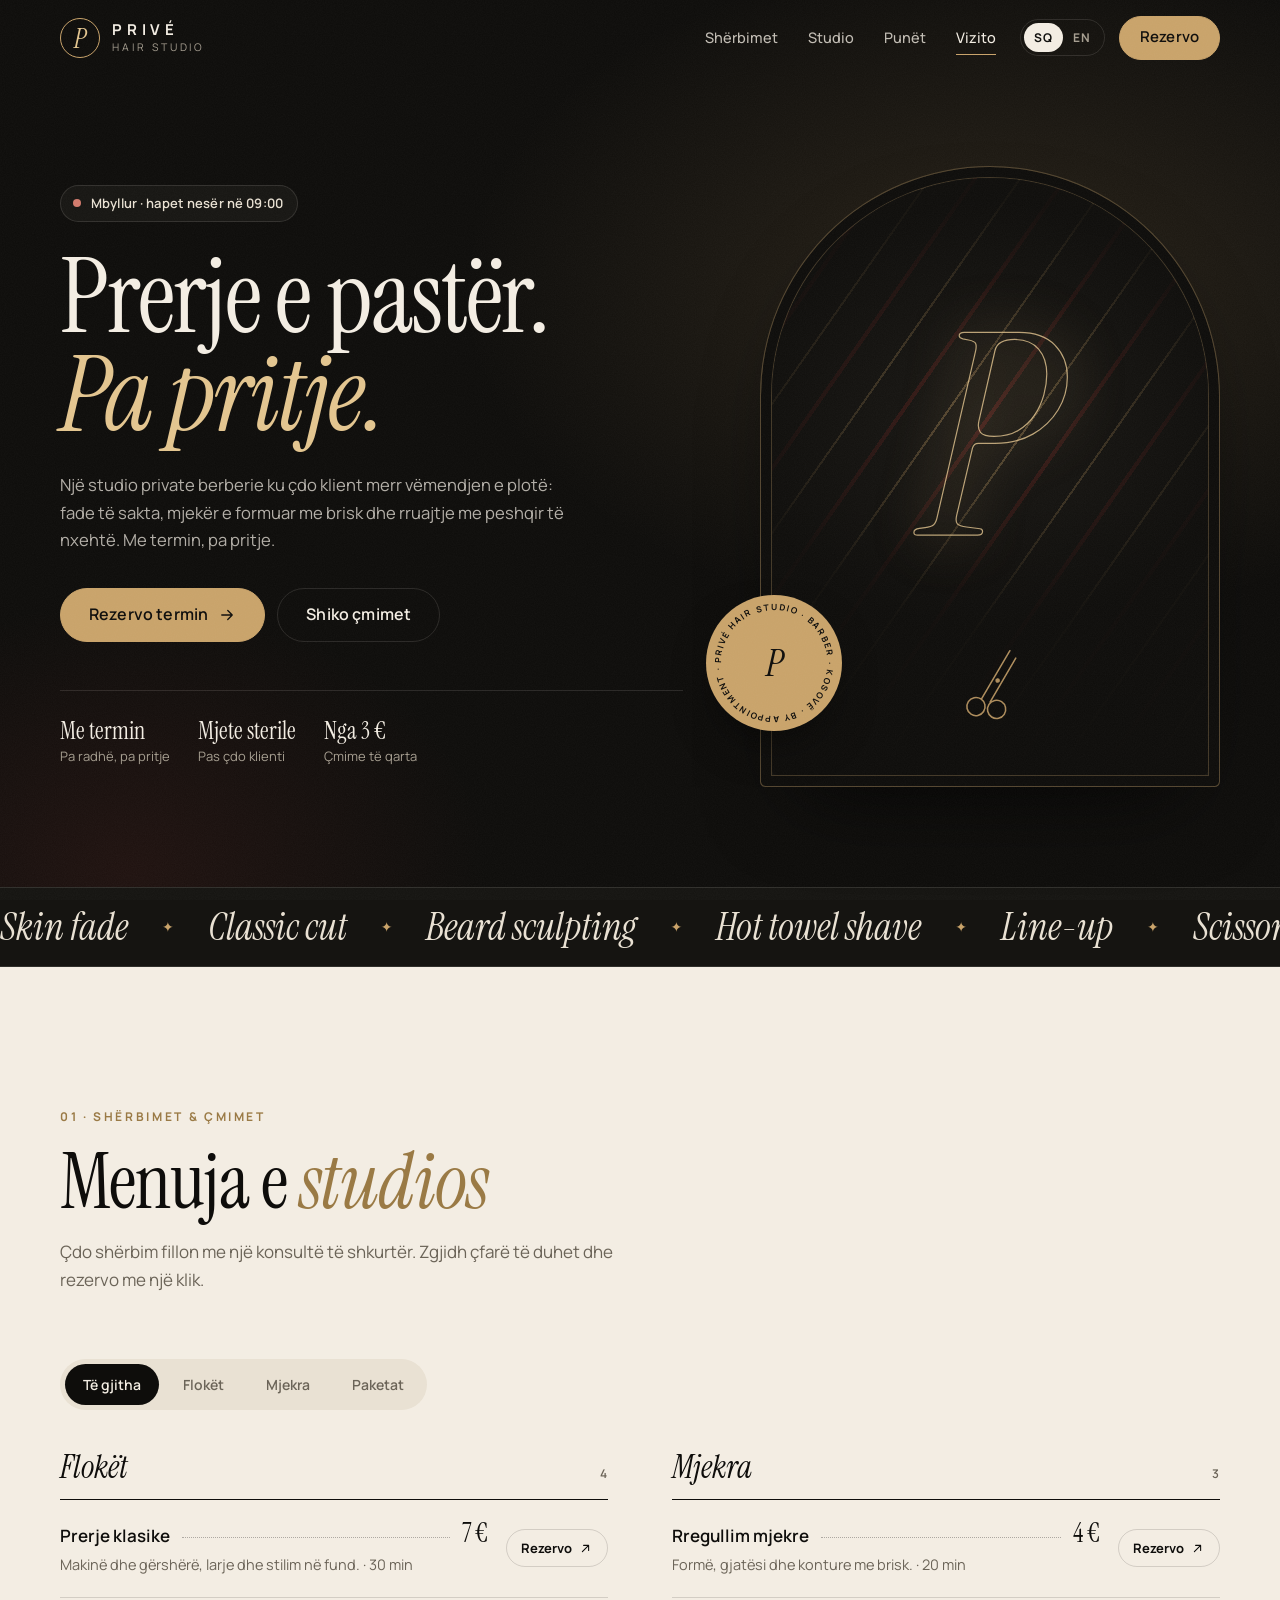
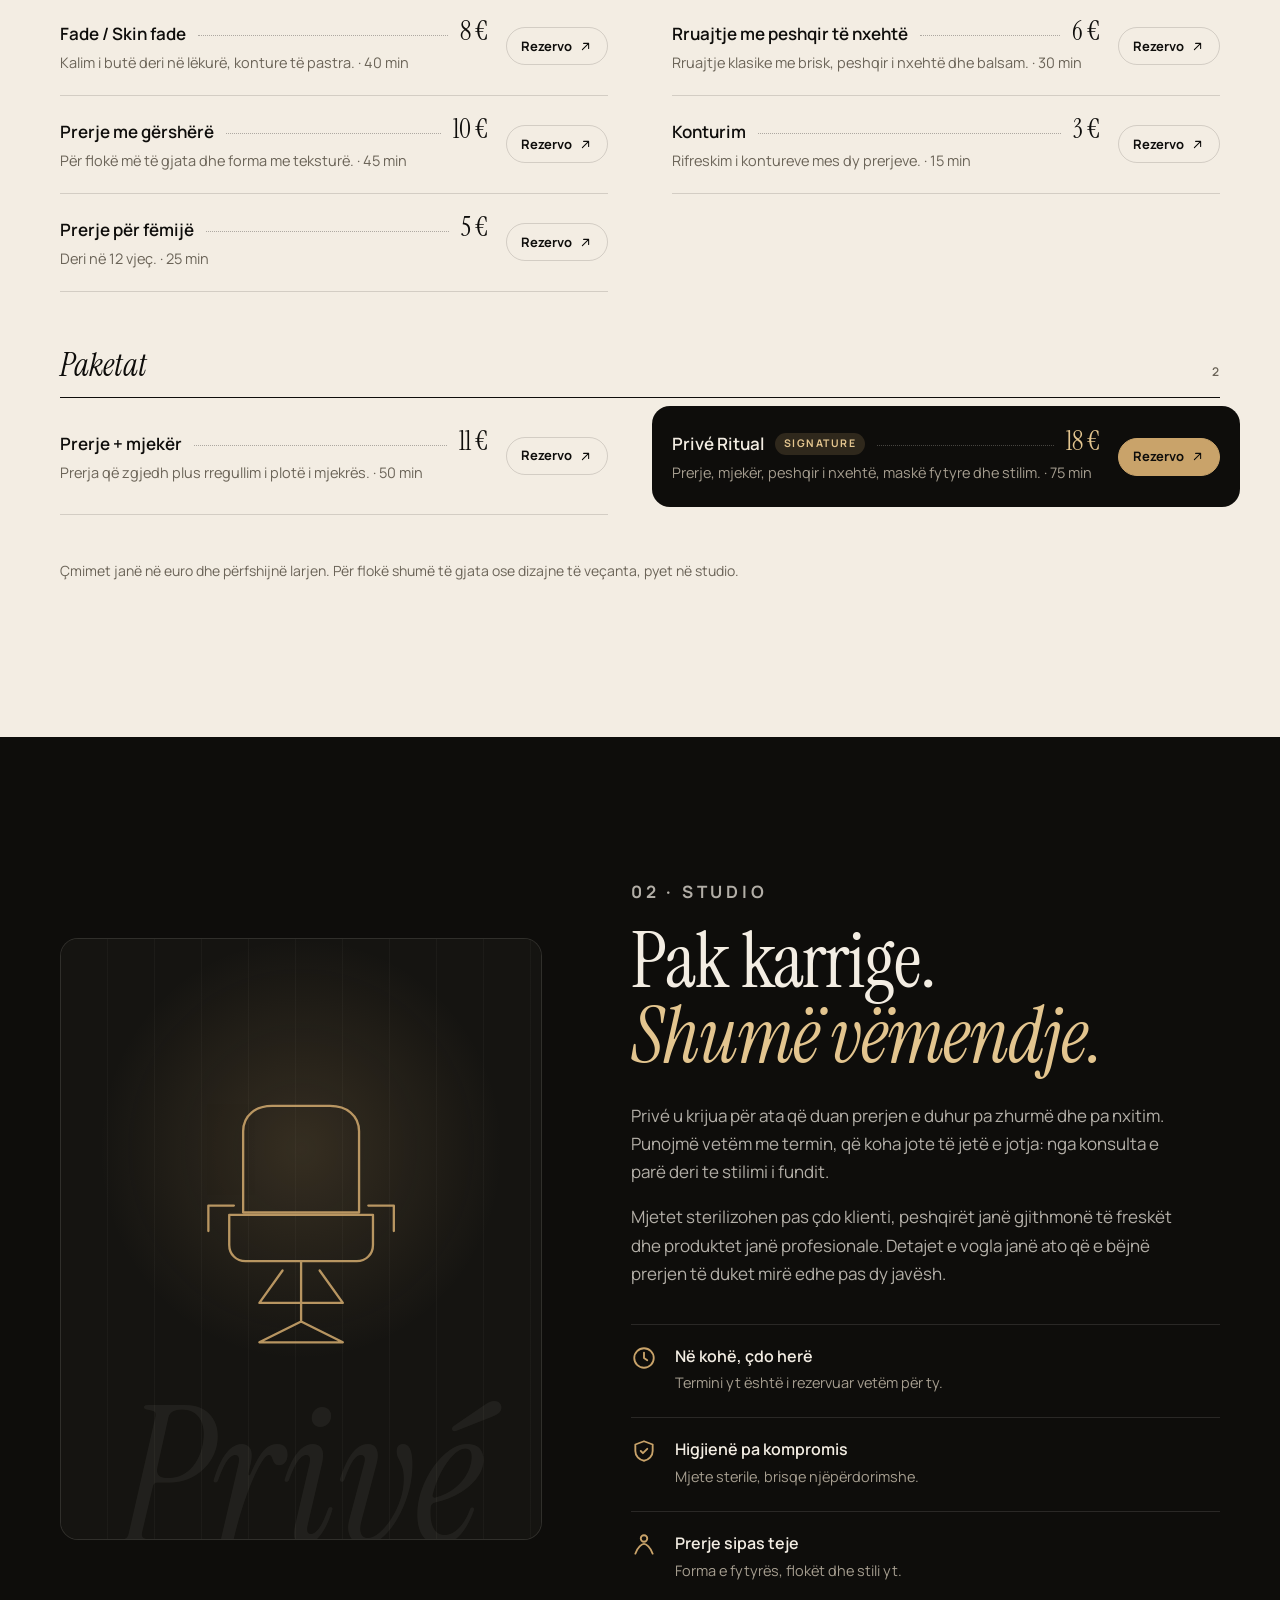
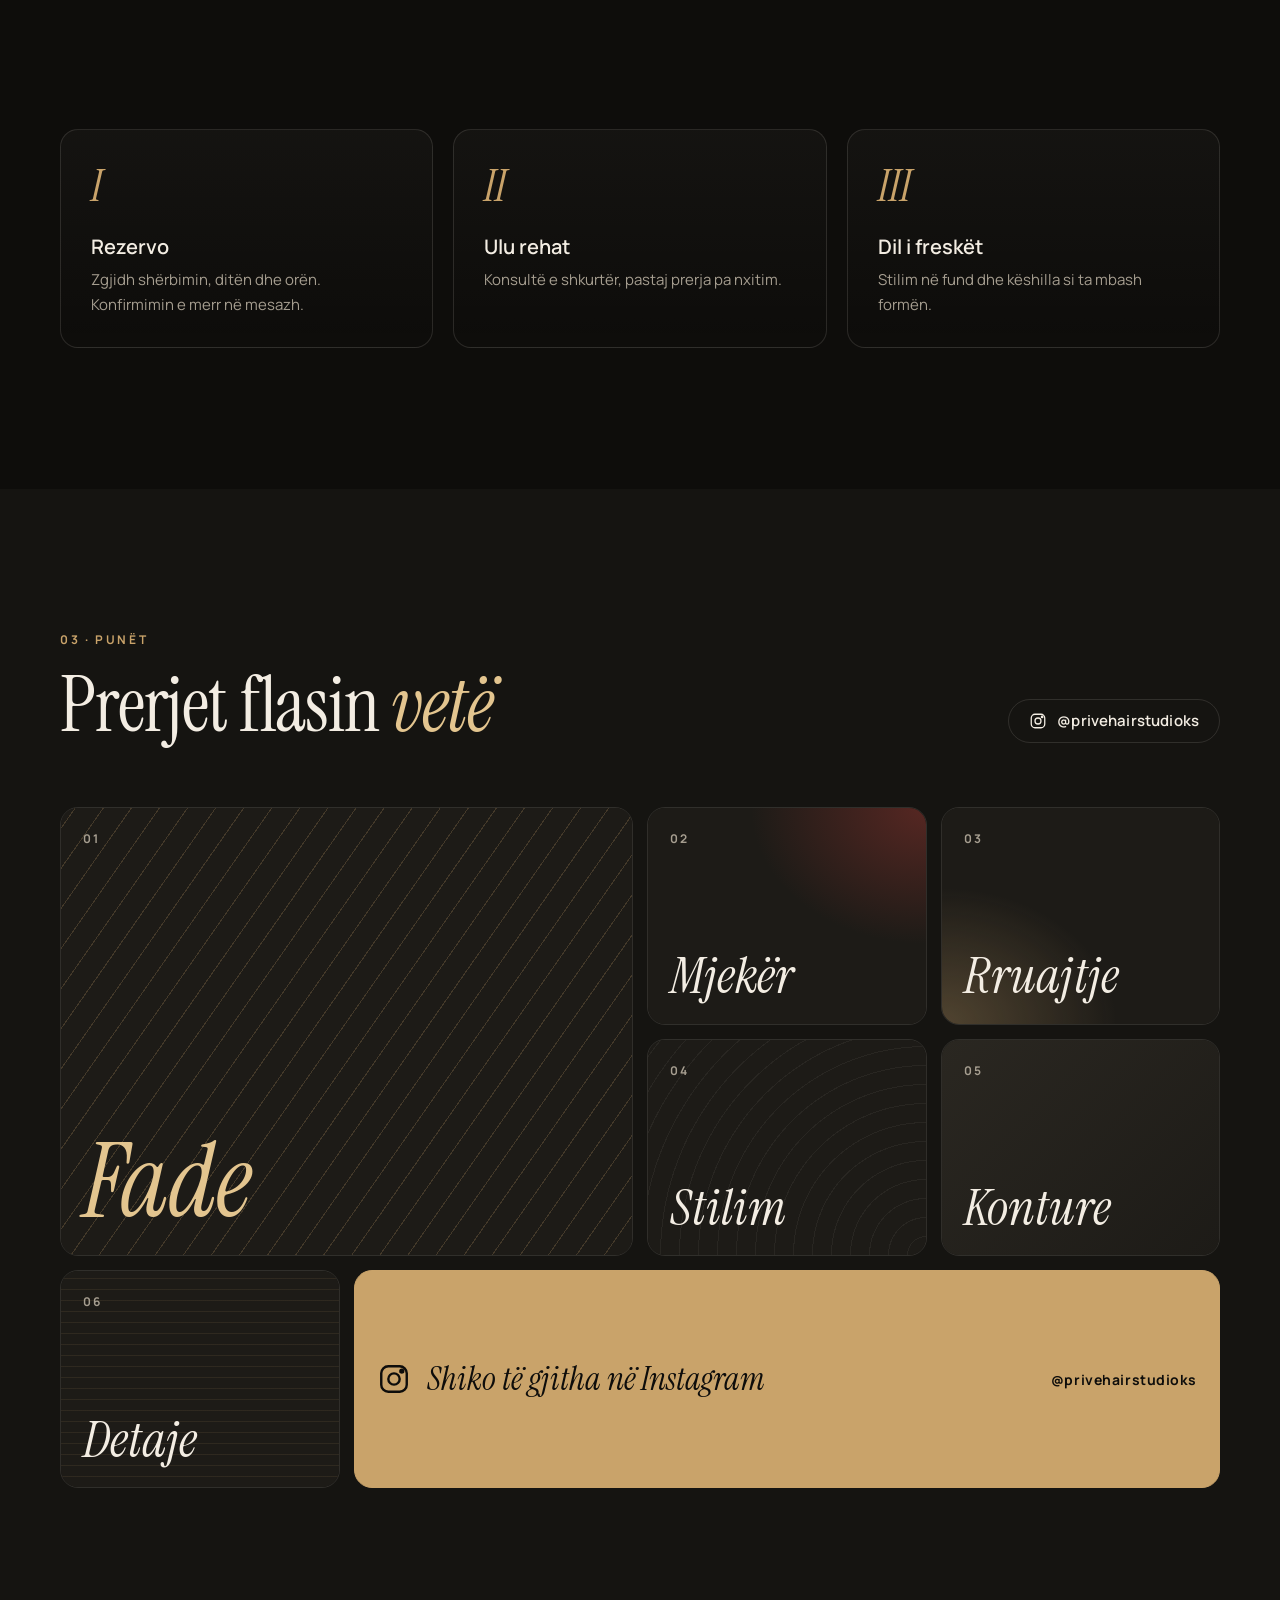
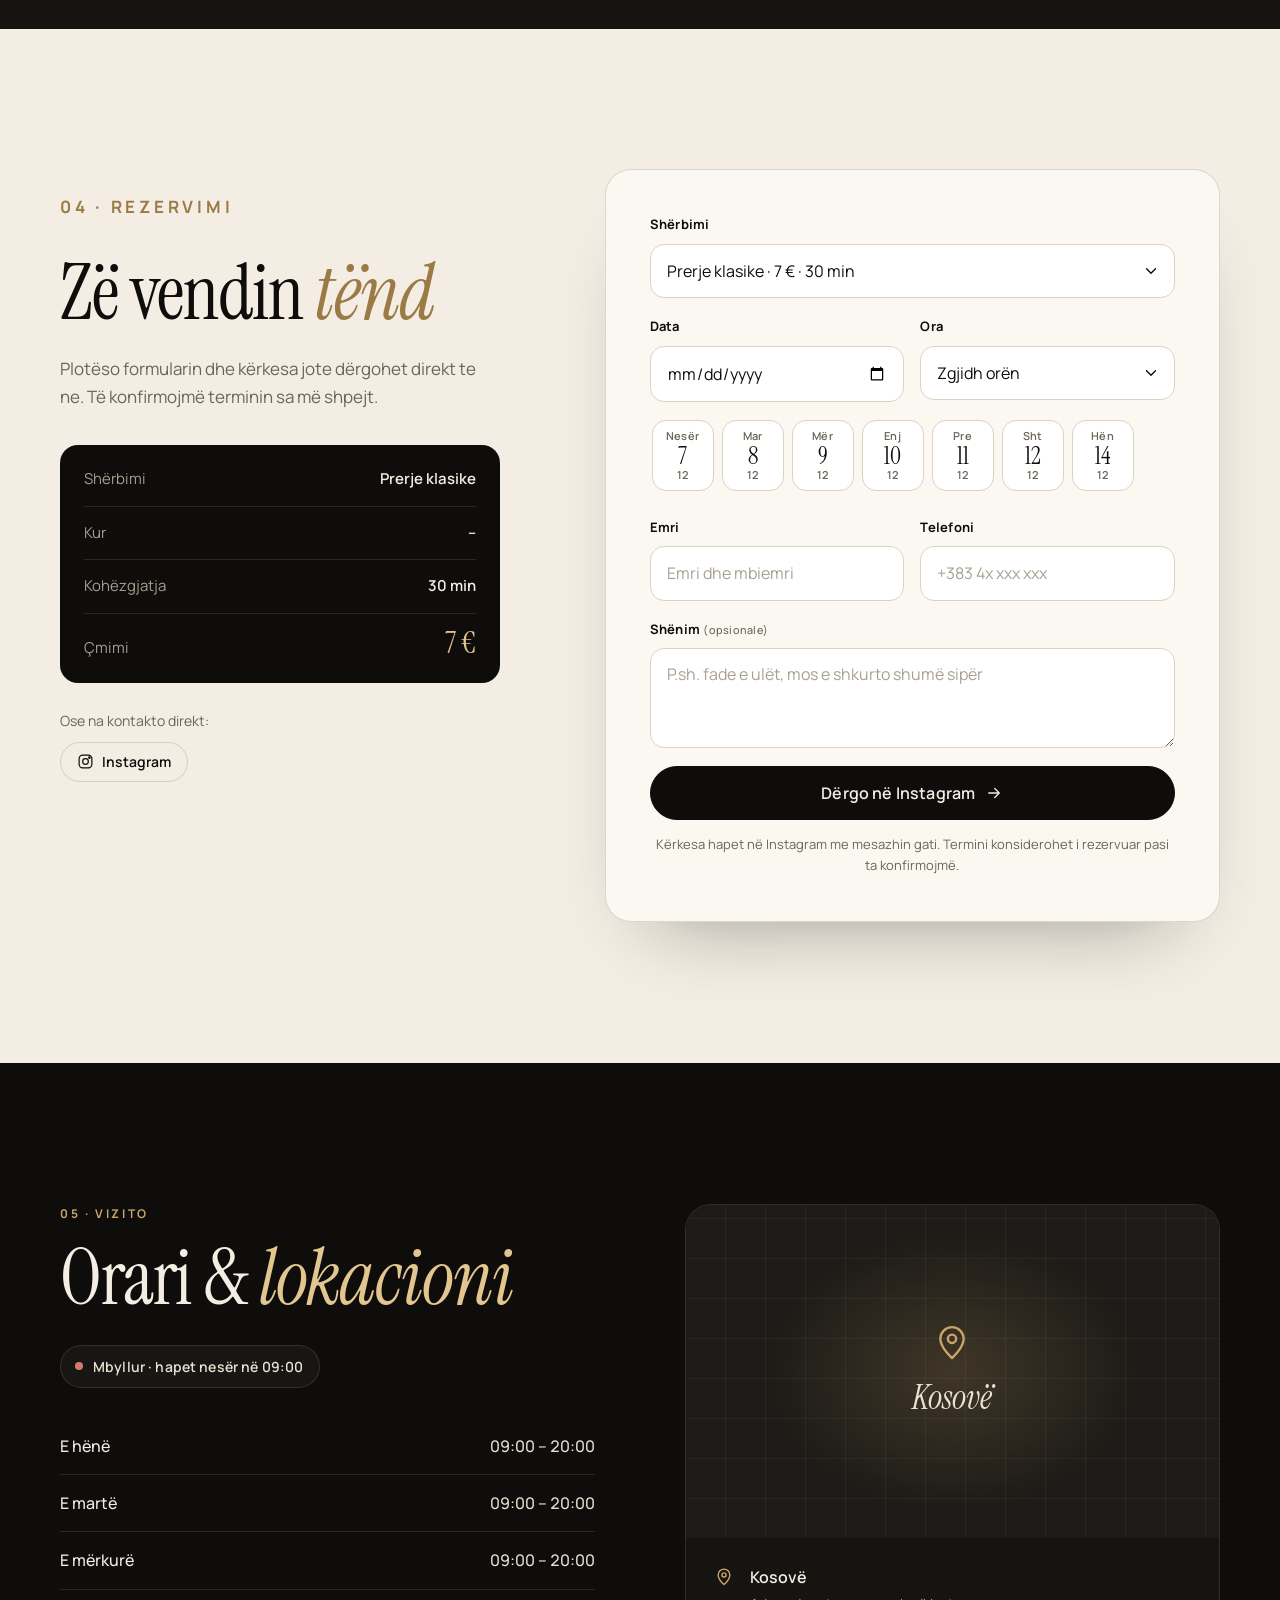
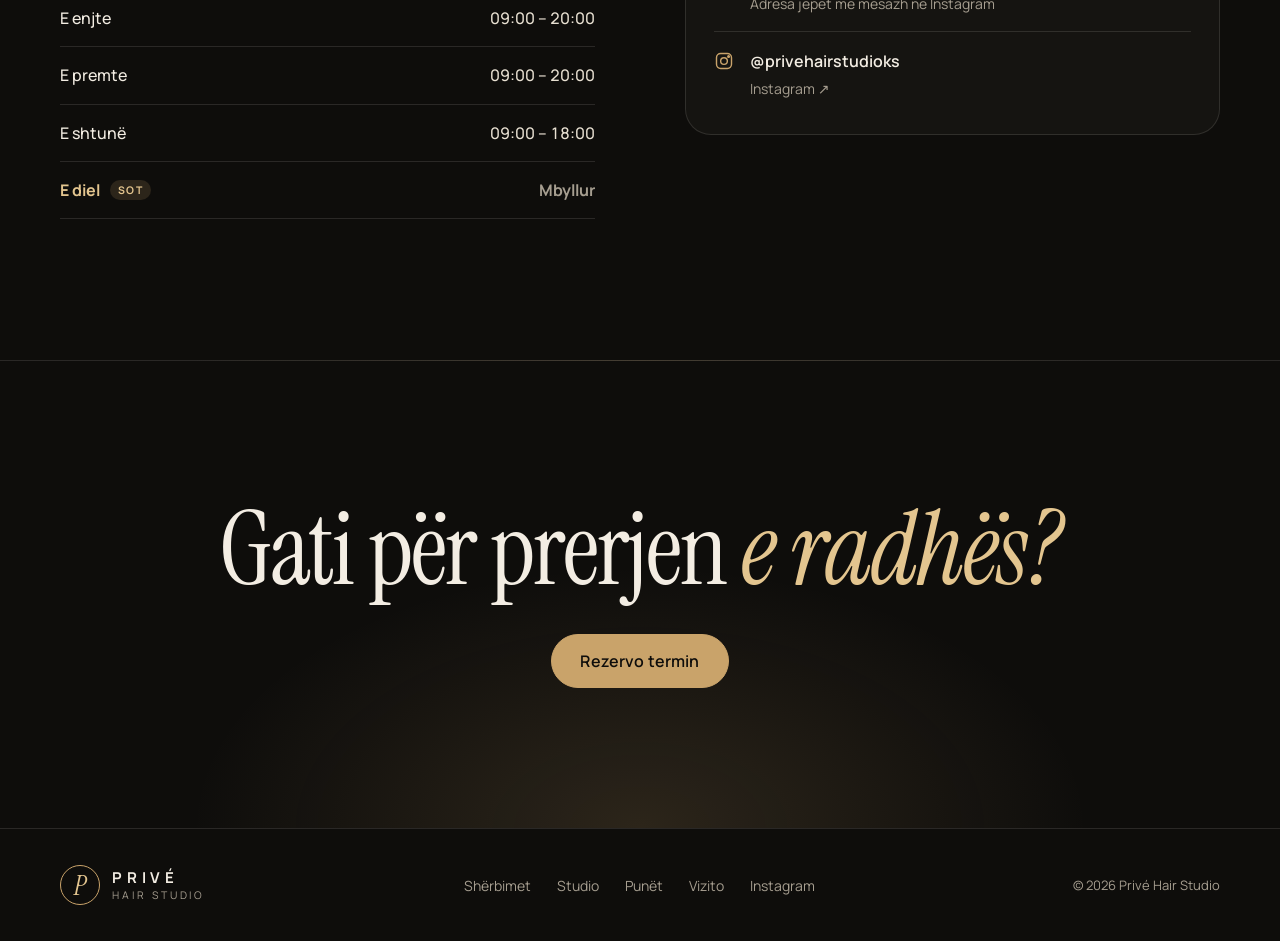
==== index.html @ 591be4cb "Build Privé Hair Studio website Single-page, dependency-free site for the barber studio: hero with l" ====
<!doctype html>
<html lang="sq">
<head>
  <meta charset="utf-8" />
  <meta name="viewport" content="width=device-width, initial-scale=1, viewport-fit=cover" />
  <title>Privé Hair Studio · Berber në Kosovë</title>
  <meta name="description" content="Privé Hair Studio: prerje, fade, rregullim mjekre dhe rruajtje me peshqir të nxehtë. Rezervo terminin online, pa pritje." />
  <meta name="theme-color" content="#0e0d0b" />
  <link rel="canonical" href="https://ariongj.github.io/barber/" />
  <meta property="og:type" content="website" />
  <meta property="og:site_name" content="Privé Hair Studio" />
  <meta property="og:locale" content="sq_AL" />
  <meta property="og:locale:alternate" content="en_US" />
  <meta property="og:title" content="Privé Hair Studio · Prerje e pastër. Pa pritje." />
  <meta property="og:description" content="Prerje, fade, mjekër dhe rruajtje me peshqir të nxehtë. Rezervo terminin online." />
  <meta property="og:url" content="https://ariongj.github.io/barber/" />
  <meta property="og:image" content="https://ariongj.github.io/barber/assets/og.png" />
  <meta property="og:image:width" content="1200" />
  <meta property="og:image:height" content="630" />
  <meta name="twitter:card" content="summary_large_image" />
  <link rel="icon" href="assets/favicon.svg" type="image/svg+xml" />
  <link rel="preconnect" href="https://fonts.googleapis.com" />
  <link rel="preconnect" href="https://fonts.gstatic.com" crossorigin />
  <link href="https://fonts.googleapis.com/css2?family=Instrument+Serif:ital@0;1&family=Manrope:wght@400;500;600;700&display=swap" rel="stylesheet" />
  <link rel="stylesheet" href="css/styles.css" />
</head>
<body>
  <a class="skip-link" href="#book" data-i18n="skip">Kalo te rezervimi</a>

  <!-- Header -->
  <header class="header" id="top">
    <div class="container header__inner">
      <a class="brand" href="#top" aria-label="Privé Hair Studio">
        <span class="brand__mark" aria-hidden="true">P</span>
        <span class="brand__text"><b>PRIVÉ</b><small>Hair Studio</small></span>
      </a>

      <nav class="nav" id="nav" aria-label="Kryesore">
        <a href="#services" data-i18n="nav.services">Shërbimet</a>
        <a href="#studio" data-i18n="nav.studio">Studio</a>
        <a href="#work" data-i18n="nav.work">Punët</a>
        <a href="#visit" data-i18n="nav.visit">Vizito</a>
        <a class="btn btn--brass nav__cta" href="#book" data-i18n="cta.book">Rezervo termin</a>
      </nav>

      <div class="header__tools">
        <div class="lang" role="group" aria-label="Gjuha / Language">
          <button type="button" data-lang="sq" aria-pressed="true">SQ</button>
          <button type="button" data-lang="en" aria-pressed="false">EN</button>
        </div>
        <a class="btn btn--brass header__book" href="#book" data-i18n="cta.bookShort">Rezervo</a>
        <button class="burger" id="burger" type="button" aria-expanded="false" aria-controls="nav" aria-label="Menu">
          <span></span><span></span>
        </button>
      </div>
    </div>
  </header>

  <main>
    <!-- Hero -->
    <section class="hero" aria-labelledby="heroTitle">
      <div class="container hero__grid">
        <div class="hero__copy">
          <p class="eyebrow reveal"><span class="status" id="statusHero"><i></i><span></span></span></p>
          <h1 id="heroTitle" class="hero__title reveal" data-i18n-html="hero.title">Prerje e pastër.<br /><em>Pa pritje.</em></h1>
          <p class="hero__lead reveal" data-i18n="hero.lead">Një studio private berberie ku çdo klient merr vëmendjen e plotë: fade të sakta, mjekër e formuar me brisk dhe rruajtje me peshqir të nxehtë. Me termin, pa pritje.</p>
          <div class="hero__actions reveal">
            <a class="btn btn--brass btn--lg" href="#book">
              <span data-i18n="cta.book">Rezervo termin</span>
              <svg class="i" viewBox="0 0 24 24" aria-hidden="true"><path d="M5 12h14M13 6l6 6-6 6"/></svg>
            </a>
            <a class="btn btn--ghost btn--lg" href="#services" data-i18n="cta.prices">Shiko çmimet</a>
          </div>
          <ul class="hero__facts reveal">
            <li><b data-i18n="fact1.t">Me termin</b><span data-i18n="fact1.d">Pa radhë, pa pritje</span></li>
            <li><b data-i18n="fact2.t">Mjete sterile</b><span data-i18n="fact2.d">Pas çdo klienti</span></li>
            <li><b data-i18n-html="fact3.t">Nga <span class="js-from-price">3 €</span></b><span data-i18n="fact3.d">Çmime të qarta</span></li>
          </ul>
        </div>

        <div class="hero__visual reveal" aria-hidden="true">
          <div class="arch" id="heroArch">
            <div class="arch__art">
              <div class="pole"></div>
              <div class="arch__glow"></div>
              <span class="arch__mono">P</span>
              <div class="arch__tools">
                <svg viewBox="0 0 120 120" class="tool tool--scissors"><g fill="none" stroke="currentColor" stroke-width="2.2" stroke-linecap="round"><circle cx="34" cy="86" r="13"/><circle cx="62" cy="96" r="13"/><path d="M44 77 98 18M55 84 104 30"/><circle cx="72" cy="56" r="2.2" fill="currentColor"/></g></svg>
              </div>
            </div>
          </div>
          <svg class="badge" viewBox="0 0 200 200">
            <defs><path id="circ" d="M100,100 m-78,0 a78,78 0 1,1 156,0 a78,78 0 1,1 -156,0" /></defs>
            <text><textPath href="#circ">PRIVÉ HAIR STUDIO · BARBER · KOSOVË · BY APPOINTMENT · </textPath></text>
            <text class="badge__p" x="100" y="100" text-anchor="middle" dominant-baseline="central">P</text>
          </svg>
        </div>
      </div>

      <div class="marquee" aria-hidden="true">
        <div class="marquee__track">
          <span>Skin fade</span><i>✦</i><span>Classic cut</span><i>✦</i><span>Beard sculpting</span><i>✦</i><span>Hot towel shave</span><i>✦</i><span>Line-up</span><i>✦</i><span>Scissor cut</span><i>✦</i><span>Kids' cut</span><i>✦</i>
          <span>Skin fade</span><i>✦</i><span>Classic cut</span><i>✦</i><span>Beard sculpting</span><i>✦</i><span>Hot towel shave</span><i>✦</i><span>Line-up</span><i>✦</i><span>Scissor cut</span><i>✦</i><span>Kids' cut</span><i>✦</i>
        </div>
      </div>
    </section>

    <!-- Services -->
    <section class="section section--light" id="services" aria-labelledby="servicesTitle">
      <div class="container">
        <div class="section__head">
          <p class="kicker reveal">01 · <span data-i18n="services.kicker">Shërbimet &amp; çmimet</span></p>
          <h2 id="servicesTitle" class="h2 reveal" data-i18n-html="services.title">Menuja e <em>studios</em></h2>
          <p class="section__lead reveal" data-i18n="services.lead">Çdo shërbim fillon me një konsultë të shkurtër. Zgjidh çfarë të duhet dhe rezervo me një klik.</p>
        </div>

        <div class="tabs reveal" role="tablist" aria-label="Kategoritë" id="serviceTabs"></div>
        <div class="menu" id="serviceMenu"></div>
        <p class="menu__note reveal" data-i18n="services.note">Çmimet janë në euro dhe përfshijnë larjen. Për flokë shumë të gjata ose dizajne të veçanta, pyet në studio.</p>
      </div>
    </section>

    <!-- Studio / about -->
    <section class="section" id="studio" aria-labelledby="studioTitle">
      <div class="container studio">
        <div class="studio__media reveal" id="studioMedia">
          <div class="studio__art" aria-hidden="true">
            <div class="chair">
              <svg viewBox="0 0 240 260" fill="none" stroke="currentColor" stroke-width="2" stroke-linecap="round" stroke-linejoin="round">
                <path d="M70 40c0-14 11-22 25-22h50c14 0 25 8 25 22v70H70z"/>
                <path d="M58 112h124v26c0 8-6 14-14 14H72c-8 0-14-6-14-14z"/>
                <path d="M40 104h22M178 104h22M40 104v22M200 104v22"/>
                <path d="M120 152v52M84 222h72M120 204l-36 18M120 204l36 18"/>
                <path d="M104 160l-20 28h72l-20-28"/>
              </svg>
            </div>
            <span class="studio__word">Privé</span>
          </div>
        </div>
        <div class="studio__copy">
          <p class="kicker reveal">02 · <span data-i18n="studio.kicker">Studio</span></p>
          <h2 id="studioTitle" class="h2 reveal" data-i18n-html="studio.title">Pak karrige.<br /><em>Shumë vëmendje.</em></h2>
          <p class="reveal" data-i18n="studio.p1">Privé u krijua për ata që duan prerjen e duhur pa zhurmë dhe pa nxitim. Punojmë vetëm me termin, që koha jote të jetë e jotja: nga konsulta e parë deri te stilimi i fundit.</p>
          <p class="reveal" data-i18n="studio.p2">Mjetet sterilizohen pas çdo klienti, peshqirët janë gjithmonë të freskët dhe produktet janë profesionale. Detajet e vogla janë ato që e bëjnë prerjen të duket mirë edhe pas dy javësh.</p>
          <ul class="pillars">
            <li class="reveal">
              <svg class="i" viewBox="0 0 24 24" aria-hidden="true"><circle cx="12" cy="12" r="9"/><path d="M12 7v5l3 2"/></svg>
              <div><b data-i18n="p1.t">Në kohë, çdo herë</b><span data-i18n="p1.d">Termini yt është i rezervuar vetëm për ty.</span></div>
            </li>
            <li class="reveal">
              <svg class="i" viewBox="0 0 24 24" aria-hidden="true"><path d="M12 3 4 6v6c0 4.5 3.4 8.3 8 9 4.6-.7 8-4.5 8-9V6z"/><path d="m9 12 2 2 4-4"/></svg>
              <div><b data-i18n="p2.t">Higjienë pa kompromis</b><span data-i18n="p2.d">Mjete sterile, brisqe njëpërdorimshe.</span></div>
            </li>
            <li class="reveal">
              <svg class="i" viewBox="0 0 24 24" aria-hidden="true"><path d="M4 20c2-6 6-9 8-9s6 3 8 9"/><circle cx="12" cy="6" r="3"/></svg>
              <div><b data-i18n="p3.t">Prerje sipas teje</b><span data-i18n="p3.d">Forma e fytyrës, flokët dhe stili yt.</span></div>
            </li>
          </ul>
        </div>
      </div>

      <div class="container steps">
        <div class="step reveal"><span class="step__n">I</span><h3 data-i18n="s1.t">Rezervo</h3><p data-i18n="s1.d">Zgjidh shërbimin, ditën dhe orën. Konfirmimin e merr në mesazh.</p></div>
        <div class="step reveal"><span class="step__n">II</span><h3 data-i18n="s2.t">Ulu rehat</h3><p data-i18n="s2.d">Konsultë e shkurtër, pastaj prerja pa nxitim.</p></div>
        <div class="step reveal"><span class="step__n">III</span><h3 data-i18n="s3.t">Dil i freskët</h3><p data-i18n="s3.d">Stilim në fund dhe këshilla si ta mbash formën.</p></div>
      </div>
    </section>

    <!-- Work / gallery -->
    <section class="section section--deep" id="work" aria-labelledby="workTitle">
      <div class="container">
        <div class="section__head section__head--row">
          <div>
            <p class="kicker reveal">03 · <span data-i18n="work.kicker">Punët</span></p>
            <h2 id="workTitle" class="h2 reveal" data-i18n-html="work.title">Prerjet flasin <em>vetë</em></h2>
          </div>
          <a class="btn btn--ghost reveal js-ig" href="https://www.instagram.com/privehairstudioks/" target="_blank" rel="noopener">
            <svg class="i" viewBox="0 0 24 24" aria-hidden="true"><rect x="3" y="3" width="18" height="18" rx="5"/><circle cx="12" cy="12" r="4"/><circle cx="17.5" cy="6.5" r="1" fill="currentColor"/></svg>
            <span class="js-ig-handle">@privehairstudioks</span>
          </a>
        </div>
        <div class="gallery" id="gallery"></div>
      </div>
    </section>

    <!-- Team (shown only when config.team has people) -->
    <section class="section" id="team" aria-labelledby="teamTitle" hidden>
      <div class="container">
        <div class="section__head">
          <p class="kicker reveal" data-i18n="team.kicker">Ekipi</p>
          <h2 id="teamTitle" class="h2 reveal" data-i18n-html="team.title">Duart pas <em>prerjes</em></h2>
        </div>
        <div class="team" id="teamGrid"></div>
      </div>
    </section>

    <!-- Booking -->
    <section class="section section--light" id="book" aria-labelledby="bookTitle">
      <div class="container book">
        <div class="book__intro">
          <p class="kicker reveal">04 · <span data-i18n="book.kicker">Rezervimi</span></p>
          <h2 id="bookTitle" class="h2 reveal" data-i18n-html="book.title">Zë vendin <em>tënd</em></h2>
          <p class="reveal" id="bookHow" data-i18n="book.lead">Plotëso formularin dhe kërkesa jote dërgohet direkt te ne. Të konfirmojmë terminin sa më shpejt.</p>
          <div class="summary reveal" id="summary" aria-live="polite">
            <div class="summary__row"><span data-i18n="sum.service">Shërbimi</span><b id="sumService">–</b></div>
            <div class="summary__row"><span data-i18n="sum.when">Kur</span><b id="sumWhen">–</b></div>
            <div class="summary__row"><span data-i18n="sum.length">Kohëzgjatja</span><b id="sumLength">–</b></div>
            <div class="summary__row summary__total"><span data-i18n="sum.price">Çmimi</span><b id="sumPrice">–</b></div>
          </div>
          <div class="book__alt reveal" id="bookAlt"></div>
        </div>

        <form class="form reveal" id="bookForm" novalidate>
          <div class="field">
            <label for="fService" data-i18n="f.service">Shërbimi</label>
            <select id="fService" name="service" required></select>
          </div>
          <div class="field-row">
            <div class="field">
              <label for="fDate" data-i18n="f.date">Data</label>
              <input id="fDate" name="date" type="date" required />
            </div>
            <div class="field">
              <label for="fTime" data-i18n="f.time">Ora</label>
              <select id="fTime" name="time" required></select>
            </div>
          </div>
          <div class="days" id="quickDays" aria-label="Ditët"></div>
          <div class="field" id="fBarberWrap" hidden>
            <label for="fBarber" data-i18n="f.barber">Berberi</label>
            <select id="fBarber" name="barber"></select>
          </div>
          <div class="field-row">
            <div class="field">
              <label for="fName" data-i18n="f.name">Emri</label>
              <input id="fName" name="name" type="text" autocomplete="name" required data-i18n-attr="placeholder:f.nameP" placeholder="Emri dhe mbiemri" />
            </div>
            <div class="field">
              <label for="fPhone" data-i18n="f.phone">Telefoni</label>
              <input id="fPhone" name="phone" type="tel" autocomplete="tel" inputmode="tel" required placeholder="+383 4x xxx xxx" />
            </div>
          </div>
          <div class="field">
            <label for="fNote"><span data-i18n="f.note">Shënim</span> <small data-i18n="f.optional">(opsionale)</small></label>
            <textarea id="fNote" name="note" rows="3" data-i18n-attr="placeholder:f.noteP" placeholder="P.sh. fade e ulët, mos e shkurto shumë sipër"></textarea>
          </div>
          <p class="form__error" id="formError" role="alert" hidden></p>
          <button class="btn btn--dark btn--lg btn--block" type="submit" id="bookSubmit">
            <span id="submitLabel" data-i18n="f.submit">Dërgo kërkesën</span>
            <svg class="i" viewBox="0 0 24 24" aria-hidden="true"><path d="M5 12h14M13 6l6 6-6 6"/></svg>
          </button>
          <p class="form__fine" id="formFine" data-i18n="f.fineIg">Kërkesa hapet në Instagram me mesazhin gati. Termini konsiderohet i rezervuar pasi ta konfirmojmë.</p>
        </form>
      </div>
    </section>

    <!-- Visit -->
    <section class="section" id="visit" aria-labelledby="visitTitle">
      <div class="container visit">
        <div class="visit__info">
          <p class="kicker reveal">05 · <span data-i18n="visit.kicker">Vizito</span></p>
          <h2 id="visitTitle" class="h2 reveal" data-i18n-html="visit.title">Orari &amp; <em>lokacioni</em></h2>
          <p class="status status--lg reveal" id="statusVisit"><i></i><span></span></p>
          <table class="hours reveal" id="hoursTable"><caption class="sr-only" data-i18n="visit.hours">Orari i punës</caption><tbody></tbody></table>
        </div>
        <div class="visit__card reveal">
          <div class="map" id="map">
            <div class="map__placeholder">
              <svg viewBox="0 0 24 24" class="i" aria-hidden="true"><path d="M12 21s-7-6.1-7-11.5A7 7 0 0 1 19 9.5C19 14.9 12 21 12 21z"/><circle cx="12" cy="9.5" r="2.5"/></svg>
              <span class="js-city">Kosovë</span>
            </div>
          </div>
          <ul class="contact" id="contactList"></ul>
        </div>
      </div>
    </section>

    <!-- CTA -->
    <section class="cta">
      <div class="container cta__inner">
        <h2 class="cta__title reveal" data-i18n-html="cta.title">Gati për prerjen <em>e radhës?</em></h2>
        <a class="btn btn--brass btn--lg reveal" href="#book" data-i18n="cta.book">Rezervo termin</a>
      </div>
    </section>
  </main>

  <footer class="footer">
    <div class="container footer__inner">
      <a class="brand" href="#top" aria-label="Privé Hair Studio">
        <span class="brand__mark" aria-hidden="true">P</span>
        <span class="brand__text"><b>PRIVÉ</b><small>Hair Studio</small></span>
      </a>
      <nav class="footer__nav" aria-label="Footer">
        <a href="#services" data-i18n="nav.services">Shërbimet</a>
        <a href="#studio" data-i18n="nav.studio">Studio</a>
        <a href="#work" data-i18n="nav.work">Punët</a>
        <a href="#visit" data-i18n="nav.visit">Vizito</a>
        <a class="js-ig" href="https://www.instagram.com/privehairstudioks/" target="_blank" rel="noopener">Instagram</a>
      </nav>
      <p class="footer__copy">© <span id="year">2026</span> Privé Hair Studio</p>
    </div>
  </footer>

  <!-- Mobile sticky booking bar -->
  <div class="dock" id="dock">
    <a class="dock__call js-dock-contact" href="https://www.instagram.com/privehairstudioks/" target="_blank" rel="noopener" aria-label="Instagram">
      <svg class="i" viewBox="0 0 24 24" aria-hidden="true"><rect x="3" y="3" width="18" height="18" rx="5"/><circle cx="12" cy="12" r="4"/><circle cx="17.5" cy="6.5" r="1" fill="currentColor"/></svg>
    </a>
    <a class="btn btn--brass dock__book" href="#book" data-i18n="cta.book">Rezervo termin</a>
  </div>

  <div class="toast" id="toast" role="status" aria-live="polite" hidden></div>

  <script src="js/config.js"></script>
  <script src="js/i18n.js"></script>
  <script src="js/main.js"></script>
</body>
</html>
---- css/styles.css ----
/* ==========================================================================
   Privé Hair Studio
   ========================================================================== */

:root {
  --ink: #0e0d0b;
  --ink-2: #151411;
  --ink-3: #1d1b17;
  --ink-4: #2a2721;
  --ivory: #f3ede3;
  --ivory-2: #e9e1d3;
  --ivory-3: #dcd2c1;
  --text: #f3ede3;
  --muted: #a69e90;
  --muted-dark: #6b6458;
  --line: rgba(243, 237, 227, 0.12);
  --line-dark: rgba(14, 13, 11, 0.14);
  --brass: #c9a36a;
  --brass-2: #e3c58f;
  --brass-3: #9a7a45;
  --oxblood: #7d2f2a;
  --green: #79b88a;
  --amber: #e0a85a;
  --red: #d27a6c;

  --serif: "Instrument Serif", "Times New Roman", serif;
  --sans: "Manrope", system-ui, -apple-system, "Segoe UI", sans-serif;

  --radius: 18px;
  --radius-sm: 10px;
  --gutter: clamp(16px, 4vw, 40px);
  --max: 1240px;
  --header-h: 76px;
  --ease: cubic-bezier(.2, .7, .1, 1);
}

*, *::before, *::after { box-sizing: border-box; }

html {
  scroll-behavior: smooth;
  scroll-padding-top: calc(var(--header-h) + 8px);
  -webkit-text-size-adjust: 100%;
}

body {
  margin: 0;
  background: var(--ink);
  color: var(--text);
  font: 400 16px/1.65 var(--sans);
  -webkit-font-smoothing: antialiased;
  text-rendering: optimizeLegibility;
  overflow-x: hidden;
}

/* film grain over everything dark */
body::before {
  content: "";
  position: fixed;
  inset: 0;
  z-index: 100;
  pointer-events: none;
  opacity: .06;
  background-image: url("data:image/svg+xml,%3Csvg xmlns='http://www.w3.org/2000/svg' width='160' height='160'%3E%3Cfilter id='n'%3E%3CfeTurbulence type='fractalNoise' baseFrequency='.9' numOctaves='3' stitchTiles='stitch'/%3E%3CfeColorMatrix values='0 0 0 0 1 0 0 0 0 1 0 0 0 0 1 0 0 0 .55 0'/%3E%3C/filter%3E%3Crect width='100%25' height='100%25' filter='url(%23n)'/%3E%3C/svg%3E");
}

[hidden] { display: none !important; }
img { max-width: 100%; display: block; }
a { color: inherit; text-decoration: none; }
button, input, select, textarea { font: inherit; color: inherit; }
button { cursor: pointer; }
h1, h2, h3, h4 { margin: 0; font-weight: 400; }
p { margin: 0 0 1em; }
em { font-style: italic; }

.container { width: 100%; max-width: var(--max); margin: 0 auto; padding: 0 var(--gutter); }

.sr-only {
  position: absolute; width: 1px; height: 1px; padding: 0; margin: -1px;
  overflow: hidden; clip: rect(0 0 0 0); white-space: nowrap; border: 0;
}

.skip-link {
  position: fixed; top: 10px; left: 10px; z-index: 200;
  padding: 10px 16px; border-radius: 999px;
  background: var(--brass); color: var(--ink); font-weight: 600;
  transform: translateY(-160%); transition: transform .2s;
}
.skip-link:focus { transform: none; }

:focus-visible { outline: 2px solid var(--brass-2); outline-offset: 3px; border-radius: 6px; }

.i {
  width: 20px; height: 20px; flex: none;
  fill: none; stroke: currentColor; stroke-width: 1.7;
  stroke-linecap: round; stroke-linejoin: round;
}

/* ---------- Buttons ---------- */
.btn {
  --bg: transparent; --fg: var(--text); --bd: var(--line);
  display: inline-flex; align-items: center; justify-content: center; gap: 10px;
  min-height: 44px; padding: 0 20px;
  border: 1px solid var(--bd); border-radius: 999px;
  background: var(--bg); color: var(--fg);
  font-weight: 600; font-size: 15px; letter-spacing: .01em; white-space: nowrap;
  transition: background .25s var(--ease), color .25s, border-color .25s, transform .25s var(--ease), box-shadow .25s;
}
.btn .i { width: 18px; height: 18px; transition: transform .3s var(--ease); }
.btn:hover .i { transform: translateX(3px); }
.btn:active { transform: scale(.98); }
.btn--lg { min-height: 54px; padding: 0 28px; font-size: 16px; }
.btn--block { width: 100%; }
.btn--brass { --bg: var(--brass); --fg: var(--ink); --bd: var(--brass); }
.btn--brass:hover { --bg: var(--brass-2); --bd: var(--brass-2); box-shadow: 0 10px 30px -10px rgba(201, 163, 106, .6); }
.btn--ghost:hover { --bd: rgba(243, 237, 227, .4); --bg: rgba(243, 237, 227, .05); }
.btn--dark { --bg: var(--ink); --fg: var(--ivory); --bd: var(--ink); }
.btn--dark:hover { --bg: var(--ink-4); }

/* ---------- Header ---------- */
.header {
  position: fixed; inset: 0 0 auto; z-index: 50;
  height: var(--header-h);
  transition: background .3s, border-color .3s, backdrop-filter .3s;
  border-bottom: 1px solid transparent;
}
.header.is-scrolled {
  background: rgba(14, 13, 11, .78);
  backdrop-filter: blur(14px) saturate(140%);
  -webkit-backdrop-filter: blur(14px) saturate(140%);
  border-color: var(--line);
}
.header__inner { height: 100%; display: flex; align-items: center; gap: 24px; }

.brand { display: inline-flex; align-items: center; gap: 12px; }
.brand__mark {
  display: grid; place-items: center;
  width: 40px; height: 40px; border-radius: 50%;
  border: 1px solid var(--brass);
  color: var(--brass-2);
  font: italic 26px/1 var(--serif);
  padding-top: 2px;
}
.brand__text { display: flex; flex-direction: column; line-height: 1; }
.brand__text b { font-weight: 700; letter-spacing: .32em; font-size: 15px; }
.brand__text small { margin-top: 5px; color: var(--muted); font-size: 10.5px; letter-spacing: .28em; text-transform: uppercase; }

.nav { margin-left: auto; display: flex; align-items: center; gap: 30px; }
.nav a:not(.btn) {
  position: relative; font-size: 14.5px; font-weight: 500; color: rgba(243, 237, 227, .78);
  transition: color .2s;
}
.nav a:not(.btn)::after {
  content: ""; position: absolute; left: 0; right: 0; bottom: -6px; height: 1px;
  background: var(--brass); transform: scaleX(0); transform-origin: left; transition: transform .35s var(--ease);
}
.nav a:not(.btn):hover, .nav a.is-active { color: var(--text); }
.nav a:not(.btn):hover::after, .nav a.is-active::after { transform: scaleX(1); }
.nav__cta { display: none; }

.header__tools { display: flex; align-items: center; gap: 14px; }
.lang {
  display: inline-flex; padding: 3px; border-radius: 999px;
  border: 1px solid var(--line);
}
.lang button {
  border: 0; background: none; padding: 5px 10px; border-radius: 999px;
  font-size: 12px; font-weight: 700; letter-spacing: .08em; color: var(--muted);
  transition: background .2s, color .2s;
}
.lang button[aria-pressed="true"] { background: var(--ivory); color: var(--ink); }

.burger {
  display: none; width: 44px; height: 44px; border-radius: 50%;
  border: 1px solid var(--line); background: none; position: relative;
}
.burger span {
  position: absolute; left: 13px; right: 13px; height: 1.5px; background: currentColor;
  transition: transform .3s var(--ease), top .3s var(--ease);
}
.burger span:first-child { top: 17px; }
.burger span:last-child { top: 25px; }
.menu-open .burger span:first-child { top: 21px; transform: rotate(45deg); }
.menu-open .burger span:last-child { top: 21px; transform: rotate(-45deg); }

/* ---------- Hero ---------- */
.hero {
  position: relative;
  padding: calc(var(--header-h) + clamp(32px, 7vw, 90px)) 0 0;
  background:
    radial-gradient(60% 50% at 78% 30%, rgba(201, 163, 106, .14), transparent 70%),
    radial-gradient(40% 40% at 10% 90%, rgba(125, 47, 42, .16), transparent 70%),
    var(--ink);
  overflow: hidden;
}
.hero__grid {
  display: grid; grid-template-columns: 1.15fr .85fr; gap: clamp(32px, 6vw, 80px);
  align-items: center; padding-bottom: clamp(56px, 8vw, 100px);
}
.eyebrow { margin-bottom: 26px; }

.status {
  display: inline-flex; align-items: center; gap: 10px;
  padding: 7px 14px 7px 12px; border-radius: 999px;
  border: 1px solid var(--line); background: rgba(243, 237, 227, .04);
  font-size: 13px; font-weight: 600; letter-spacing: .01em; color: var(--ivory-2);
}
.status i {
  width: 8px; height: 8px; border-radius: 50%; background: var(--muted);
  box-shadow: 0 0 0 0 currentColor;
}
.status[data-state="open"] i { background: var(--green); color: rgba(121, 184, 138, .5); animation: ping 2.2s infinite; }
.status[data-state="soon"] i { background: var(--amber); color: rgba(224, 168, 90, .5); animation: ping 2.2s infinite; }
.status[data-state="closed"] i { background: var(--red); }
.status:empty, .status span:empty { display: none; }
@keyframes ping {
  0% { box-shadow: 0 0 0 0 currentColor; }
  70%, 100% { box-shadow: 0 0 0 9px transparent; }
}

.hero__title {
  font-family: var(--serif);
  font-size: clamp(3.1rem, 8.2vw, 7.6rem);
  line-height: .93;
  letter-spacing: -.02em;
  margin-bottom: 28px;
}
.hero__title em { color: var(--brass-2); }
.hero__lead { max-width: 520px; font-size: clamp(16px, 1.3vw, 18px); color: rgba(243, 237, 227, .72); margin-bottom: 34px; }
.hero__actions { display: flex; flex-wrap: wrap; gap: 12px; margin-bottom: 48px; }

.hero__facts {
  list-style: none; margin: 0; padding: 26px 0 0; border-top: 1px solid var(--line);
  display: grid; grid-template-columns: repeat(3, auto); gap: 28px; justify-content: start;
}
.hero__facts li { display: flex; flex-direction: column; gap: 2px; }
.hero__facts b { font-family: var(--serif); font-size: 24px; font-weight: 400; line-height: 1.15; }
.hero__facts span { font-size: 13px; color: var(--muted); }
.hero__facts b span { font: inherit; color: inherit; }

.hero__visual { position: relative; justify-self: end; width: min(100%, 460px); }
.arch {
  position: relative; aspect-ratio: 4 / 5.4; border-radius: 999px 999px 24px 24px;
  overflow: hidden; border: 1px solid rgba(201, 163, 106, .35);
  box-shadow: 0 40px 90px -40px rgba(0, 0, 0, .9), inset 0 0 0 10px var(--ink), inset 0 0 0 11px rgba(201, 163, 106, .25);
  background: var(--ink-2);
}
.arch__img { width: 100%; height: 100%; object-fit: cover; }
.arch__art { position: absolute; inset: 11px; border-radius: inherit; overflow: hidden; }
.pole {
  position: absolute; inset: -40%;
  background: repeating-linear-gradient(
    -55deg,
    var(--ink-3) 0 34px,
    rgba(201, 163, 106, .5) 34px 36px,
    var(--ink-3) 36px 70px,
    rgba(125, 47, 42, .55) 70px 74px
  );
  animation: pole 14s linear infinite;
}
@keyframes pole { to { transform: translateY(-148px); } }
.arch__glow {
  position: absolute; inset: 0;
  background:
    radial-gradient(70% 45% at 50% 40%, rgba(14, 13, 11, .2), rgba(14, 13, 11, .92) 80%),
    linear-gradient(to top, var(--ink) 0%, transparent 45%);
}
.arch__mono {
  position: absolute; left: 50%; top: 44%; transform: translate(-50%, -50%);
  font: italic clamp(180px, 22vw, 300px)/1 var(--serif);
  color: transparent;
  -webkit-text-stroke: 1.2px rgba(227, 197, 143, .8);
  text-shadow: 0 0 60px rgba(201, 163, 106, .25);
}
.arch__tools { position: absolute; left: 0; right: 0; bottom: 8%; display: flex; justify-content: center; }
.tool--scissors { width: 84px; color: var(--brass); opacity: .85; transform: rotate(-12deg); }

.badge {
  position: absolute; left: -54px; bottom: 9%;
  width: 136px; height: 136px; border-radius: 50%;
  background: var(--brass); color: var(--ink);
  box-shadow: 0 20px 50px -20px rgba(0, 0, 0, .8);
  animation: spin 24s linear infinite;
}
.badge text { font: 700 12.5px var(--sans); letter-spacing: .2em; fill: currentColor; }
.badge .badge__p { font: italic 54px var(--serif); letter-spacing: 0; }
@keyframes spin { to { transform: rotate(360deg); } }

.marquee {
  border-top: 1px solid var(--line); border-bottom: 1px solid var(--line);
  overflow: hidden; padding: 20px 0; background: var(--ink-2);
}
.marquee__track { display: flex; width: max-content; gap: 34px; align-items: center; animation: marquee 38s linear infinite; }
.marquee span { font: italic clamp(26px, 3vw, 38px)/1 var(--serif); color: var(--ivory-2); white-space: nowrap; }
.marquee i { font-style: normal; color: var(--brass); font-size: 14px; }
@keyframes marquee { to { transform: translateX(calc(-50% - 17px)); } }

/* ---------- Sections ---------- */
.section { padding: clamp(80px, 11vw, 150px) 0; position: relative; }
.section--light { background: var(--ivory); color: var(--ink); }
.section--deep { background: var(--ink-2); }
.section__head { max-width: 720px; margin-bottom: clamp(40px, 6vw, 64px); }
.section__head--row { max-width: none; display: flex; align-items: flex-end; justify-content: space-between; gap: 24px; flex-wrap: wrap; }
.section__lead { font-size: 17px; color: var(--muted-dark); max-width: 560px; margin: 18px 0 0; }

.kicker {
  font-size: 12px; font-weight: 700; letter-spacing: .22em; text-transform: uppercase;
  color: var(--brass); margin-bottom: 18px;
}
.section--light .kicker { color: var(--brass-3); }
.h2 { font-family: var(--serif); font-size: clamp(2.6rem, 6vw, 5rem); line-height: .98; letter-spacing: -.015em; }
.h2 em { color: var(--brass-2); }
.section--light .h2 em { color: var(--brass-3); }

/* ---------- Services menu ---------- */
.tabs {
  display: inline-flex; flex-wrap: wrap; gap: 6px; padding: 5px;
  border-radius: 999px; background: var(--ivory-2); margin-bottom: 40px;
}
.tabs button {
  border: 0; background: none; padding: 9px 18px; border-radius: 999px;
  font-size: 14px; font-weight: 600; color: var(--muted-dark); transition: background .2s, color .2s;
}
.tabs button:hover { color: var(--ink); }
.tabs button[aria-selected="true"] { background: var(--ink); color: var(--ivory); }

.menu { display: grid; grid-template-columns: repeat(2, 1fr); gap: 20px 64px; }
.menu__group:only-child { grid-column: 1 / -1; max-width: 760px; }
.menu__group:nth-child(3) { grid-column: 1 / -1; }
.menu__group:nth-child(3) .menu__list { display: grid; grid-template-columns: repeat(2, 1fr); column-gap: 64px; }
.menu__cat {
  display: flex; align-items: baseline; justify-content: space-between;
  font: italic 32px/1.1 var(--serif); padding-bottom: 14px; border-bottom: 1px solid var(--ink);
}
.menu__cat small { font: 600 12px var(--sans); letter-spacing: .1em; color: var(--muted-dark); }
.menu__list { list-style: none; margin: 0 0 36px; padding: 0; }

.item {
  display: flex; align-items: center; gap: 18px;
  padding: 20px 0; border-bottom: 1px solid var(--line-dark);
}
.item__main { flex: 1; min-width: 0; }
.item__line { display: flex; align-items: baseline; gap: 12px; }
.item__name { font: 600 17px/1.3 var(--sans); display: flex; align-items: center; gap: 10px; flex-wrap: wrap; }
.item__dots { flex: 1; min-width: 16px; border-bottom: 1.5px dotted rgba(14, 13, 11, .3); transform: translateY(-4px); }
.item__price { font: 400 26px/1 var(--serif); white-space: nowrap; }
.item__desc { margin: 6px 0 0; font-size: 14.5px; color: var(--muted-dark); }
.item__min { white-space: nowrap; }
.item__book {
  flex: none; display: inline-flex; align-items: center; gap: 6px;
  height: 38px; padding: 0 14px; border-radius: 999px;
  border: 1px solid var(--line-dark); background: transparent;
  font-size: 13px; font-weight: 700; color: var(--ink);
  transition: background .2s, color .2s, border-color .2s;
}
.item__book .i { width: 15px; height: 15px; transition: transform .25s var(--ease); }
.item__book:hover { background: var(--ink); color: var(--ivory); border-color: var(--ink); }
.item__book:hover .i { transform: translate(2px, -2px); }
.item--featured {
  margin: 8px -20px; padding: 22px 20px; border: 0; border-radius: var(--radius);
  background: var(--ink); color: var(--ivory);
}
.item--featured .item__dots { border-color: rgba(243, 237, 227, .25); }
.item--featured .item__desc { color: var(--muted); }
.item--featured .item__price { color: var(--brass-2); }
.item--featured .item__book { color: var(--ink); background: var(--brass); border-color: var(--brass); }
.item--featured .item__book:hover { background: var(--brass-2); }
.tag {
  font-size: 10.5px; font-weight: 700; letter-spacing: .14em; text-transform: uppercase;
  padding: 4px 9px; border-radius: 999px; background: rgba(201, 163, 106, .18); color: var(--brass-2);
}
.menu__note { font-size: 14px; color: var(--muted-dark); margin-top: 8px; }

/* ---------- Studio ---------- */
.studio { display: grid; grid-template-columns: .9fr 1.1fr; gap: clamp(40px, 7vw, 100px); align-items: center; }
.studio__media { position: relative; aspect-ratio: 4 / 5; border-radius: var(--radius); overflow: hidden; background: var(--ink-2); border: 1px solid var(--line); }
.studio__img { width: 100%; height: 100%; object-fit: cover; }
.studio__art {
  position: absolute; inset: 0; display: grid; place-items: center;
  background:
    radial-gradient(60% 50% at 50% 35%, rgba(201, 163, 106, .18), transparent 70%),
    repeating-linear-gradient(90deg, transparent 0 46px, rgba(243, 237, 227, .035) 46px 47px),
    var(--ink-2);
}
.chair { width: 58%; color: var(--brass); opacity: .9; }
.chair svg { width: 100%; height: auto; }
.studio__word {
  position: absolute; left: 0; right: 0; bottom: -0.18em; text-align: center;
  font: italic clamp(110px, 15vw, 200px)/1 var(--serif); color: rgba(243, 237, 227, .06);
}
.studio__copy > p { color: rgba(243, 237, 227, .72); font-size: 17px; max-width: 560px; }
.studio__copy .h2 { margin-bottom: 28px; }
.pillars { list-style: none; margin: 36px 0 0; padding: 0; display: grid; gap: 4px; }
.pillars li {
  display: flex; gap: 18px; align-items: flex-start;
  padding: 18px 0; border-top: 1px solid var(--line);
}
.pillars .i { width: 26px; height: 26px; color: var(--brass); margin-top: 2px; }
.pillars b { display: block; font-weight: 600; font-size: 16px; }
.pillars span { font-size: 14.5px; color: var(--muted); }

.steps {
  display: grid; grid-template-columns: repeat(3, 1fr); gap: 20px;
  margin-top: clamp(70px, 10vw, 130px);
}
.step {
  padding: 34px 30px 30px; border-radius: var(--radius);
  border: 1px solid var(--line); background: linear-gradient(180deg, rgba(243, 237, 227, .03), transparent);
  transition: border-color .3s, transform .4s var(--ease);
}
.step:hover { border-color: rgba(201, 163, 106, .45); transform: translateY(-4px); }
.step__n { display: block; font: italic 44px/1 var(--serif); color: var(--brass); margin-bottom: 26px; }
.step h3 { font: 600 20px/1.3 var(--sans); margin-bottom: 8px; }
.step p { color: var(--muted); margin: 0; font-size: 15px; }

/* ---------- Gallery ---------- */
.gallery {
  display: grid; gap: 14px; grid-auto-flow: dense;
  grid-template-columns: repeat(4, 1fr);
  grid-auto-rows: clamp(150px, 17vw, 230px);
}
.tile {
  position: relative; overflow: hidden; border-radius: var(--radius);
  display: flex; flex-direction: column; justify-content: space-between; padding: 22px;
  border: 1px solid var(--line); isolation: isolate;
  transition: transform .5s var(--ease), border-color .3s;
}
.tile::before {
  content: ""; position: absolute; inset: 0; z-index: -1;
  transition: transform .8s var(--ease);
}
.tile:hover { border-color: rgba(201, 163, 106, .5); }
.tile:hover::before { transform: scale(1.06); }
.tile__n { font: 700 12px var(--sans); letter-spacing: .18em; color: var(--muted); }
.tile__label { font: italic clamp(34px, 4vw, 56px)/1 var(--serif); }
.tile__go {
  position: absolute; top: 18px; right: 18px; width: 38px; height: 38px; border-radius: 50%;
  display: grid; place-items: center; border: 1px solid var(--line); color: var(--ivory-2);
  opacity: 0; transform: scale(.8); transition: opacity .3s, transform .3s var(--ease);
}
.tile__go .i { width: 17px; height: 17px; }
.tile:hover .tile__go { opacity: 1; transform: none; }

.tile--1 { grid-column: span 2; grid-row: span 2; }
.tile--1::before { background: repeating-linear-gradient(-55deg, var(--ink-3) 0 22px, rgba(201, 163, 106, .22) 22px 23px), var(--ink-3); }
.tile--1 .tile__label { font-size: clamp(56px, 8vw, 110px); color: var(--brass-2); }
.tile--2::before { background: radial-gradient(90% 90% at 100% 0, rgba(125, 47, 42, .6), transparent 70%), var(--ink-3); }
.tile--3::before { background: radial-gradient(90% 90% at 0 100%, rgba(201, 163, 106, .3), transparent 70%), var(--ink-3); }
.tile--4::before { background: repeating-radial-gradient(circle at 100% 100%, transparent 0 18px, rgba(243, 237, 227, .05) 18px 19px), var(--ink-3); }
.tile--5::before { background: linear-gradient(135deg, var(--ink-4), var(--ink-3)); }
.tile--6::before { background: repeating-linear-gradient(0deg, transparent 0 10px, rgba(201, 163, 106, .1) 10px 11px), var(--ink-3); }
.tile--cta {
  grid-column: span 3; flex-direction: row; align-items: center; justify-content: flex-start; gap: 16px;
  background: var(--brass); color: var(--ink); border-color: var(--brass); flex-wrap: wrap;
}
.tile--cta .i { width: 34px; height: 34px; }
.tile--cta span { font: italic clamp(26px, 2.6vw, 36px)/1.05 var(--serif); flex: 1; min-width: 180px; }
.tile--cta b { font-size: 14px; font-weight: 700; letter-spacing: .04em; }
.tile--cta:hover { background: var(--brass-2); }

.gallery--photos { grid-template-columns: repeat(3, 1fr); grid-auto-rows: auto; }
.shot { position: relative; overflow: hidden; border-radius: var(--radius); aspect-ratio: 4 / 5; background: var(--ink-3); }
.shot img { width: 100%; height: 100%; object-fit: cover; transition: transform .9s var(--ease); }
.shot:hover img { transform: scale(1.05); }
.shot__hover {
  position: absolute; inset: auto 14px 14px; display: inline-flex; align-items: center; gap: 8px; justify-content: center;
  padding: 10px; border-radius: 999px; background: rgba(14, 13, 11, .7); backdrop-filter: blur(8px);
  font-size: 13px; font-weight: 600; opacity: 0; transform: translateY(8px); transition: opacity .3s, transform .3s var(--ease);
}
.shot:hover .shot__hover, .shot:focus-visible .shot__hover { opacity: 1; transform: none; }

/* ---------- Team ---------- */
.team { display: grid; grid-template-columns: repeat(auto-fill, minmax(220px, 1fr)); gap: 20px; }
.member { margin: 0; }
.member img, .member__init {
  width: 100%; aspect-ratio: 4 / 5; object-fit: cover; border-radius: var(--radius); background: var(--ink-3);
}
.member__init { display: grid; place-items: center; font: italic 120px var(--serif); color: var(--brass); }
.member figcaption { padding-top: 14px; display: flex; flex-direction: column; }
.member b { font-weight: 600; font-size: 17px; }
.member span { color: var(--muted); font-size: 14px; }

/* ---------- Booking ---------- */
.book { display: grid; grid-template-columns: .85fr 1.15fr; gap: clamp(40px, 7vw, 100px); align-items: start; }
.book__intro > p { color: var(--muted-dark); font-size: 17px; margin: 24px 0 34px; max-width: 440px; }
.summary {
  border-radius: var(--radius); background: var(--ink); color: var(--ivory); padding: 8px 24px;
  max-width: 440px;
}
.summary__row { display: flex; justify-content: space-between; gap: 16px; padding: 14px 0; border-bottom: 1px solid var(--line); font-size: 15px; }
.summary__row span { color: var(--muted); }
.summary__row b { font-weight: 600; text-align: right; }
.summary__total { border-bottom: 0; align-items: baseline; }
.summary__total b { font: 400 30px/1 var(--serif); color: var(--brass-2); }
.book__alt { display: flex; flex-wrap: wrap; align-items: center; gap: 8px; margin-top: 26px; font-size: 14px; color: var(--muted-dark); }
.book__alt > span { width: 100%; margin-bottom: 2px; }
.chip {
  display: inline-flex; align-items: center; gap: 8px; height: 40px; padding: 0 16px;
  border-radius: 999px; border: 1px solid var(--line-dark); color: var(--ink); font-weight: 600;
  transition: background .2s, border-color .2s;
}
.chip .i { width: 17px; height: 17px; }
.chip:hover { background: var(--ivory-2); border-color: rgba(14, 13, 11, .3); }

.form {
  background: #fbf8f2; border-radius: 26px; padding: clamp(24px, 4vw, 44px);
  border: 1px solid var(--line-dark);
  box-shadow: 0 40px 80px -50px rgba(14, 13, 11, .45);
}
.field { display: flex; flex-direction: column; gap: 8px; margin-bottom: 18px; min-width: 0; }
.field-row { display: grid; grid-template-columns: 1fr 1fr; gap: 16px; }
.field label { font-size: 13px; font-weight: 700; letter-spacing: .02em; color: var(--ink); }
.field label small { font-weight: 500; color: var(--muted-dark); }
.field input, .field select, .field textarea {
  width: 100%; min-height: 52px; padding: 13px 16px;
  border: 1px solid var(--ivory-3); border-radius: 14px; background: #fff; color: var(--ink);
  font-size: 16px; transition: border-color .2s, box-shadow .2s;
  appearance: none; -webkit-appearance: none;
}
.field select {
  padding-right: 42px;
  background: #fff url("data:image/svg+xml,%3Csvg xmlns='http://www.w3.org/2000/svg' viewBox='0 0 24 24' fill='none' stroke='%230e0d0b' stroke-width='1.8' stroke-linecap='round' stroke-linejoin='round'%3E%3Cpath d='m6 9 6 6 6-6'/%3E%3C/svg%3E") no-repeat right 14px center / 18px;
}
.field input[type="date"] { min-height: 52px; }
.field input[type="date"]::-webkit-date-and-time-value { text-align: left; }
.field textarea { resize: vertical; min-height: 92px; line-height: 1.5; }
.field input::placeholder, .field textarea::placeholder { color: #a9a092; }
.field input:focus, .field select:focus, .field textarea:focus {
  outline: none; border-color: var(--brass-3); box-shadow: 0 0 0 4px rgba(201, 163, 106, .22);
}
.field.is-invalid input, .field.is-invalid select { border-color: #b4483c; box-shadow: 0 0 0 4px rgba(180, 72, 60, .12); }

.days { display: flex; gap: 8px; overflow-x: auto; margin: -4px 0 20px; padding: 4px 2px 6px; scrollbar-width: none; }
.days::-webkit-scrollbar { display: none; }
.day {
  flex: none; width: 62px; padding: 9px 0 8px; border-radius: 14px;
  border: 1px solid var(--ivory-3); background: #fff; color: var(--ink);
  display: flex; flex-direction: column; align-items: center; line-height: 1.15;
  transition: border-color .2s, background .2s, color .2s, transform .2s var(--ease);
}
.day small { font-size: 11px; font-weight: 600; color: var(--muted-dark); letter-spacing: .02em; }
.day b { font: 400 24px/1.1 var(--serif); }
.day:hover { border-color: var(--brass-3); transform: translateY(-2px); }
.day.is-on { background: var(--ink); color: var(--ivory); border-color: var(--ink); }
.day.is-on small { color: var(--brass-2); }

.form__error {
  margin: 0 0 16px; padding: 12px 14px; border-radius: 12px;
  background: rgba(180, 72, 60, .1); color: #8e3127; font-size: 14px; font-weight: 600;
}
.form__fine { margin: 14px 0 0; font-size: 13px; color: var(--muted-dark); text-align: center; }

/* ---------- Visit ---------- */
.visit { display: grid; grid-template-columns: 1fr 1fr; gap: clamp(40px, 7vw, 100px); align-items: start; }
.visit__info .h2 { margin-bottom: 28px; }
.status--lg { margin-bottom: 30px; font-size: 14px; padding: 9px 16px 9px 14px; }
.hours { width: 100%; border-collapse: collapse; font-size: 16px; }
.hours th, .hours td { padding: 15px 0; border-bottom: 1px solid var(--line); text-align: left; font-weight: 500; }
.hours td { text-align: right; font-variant-numeric: tabular-nums; color: var(--ivory-2); }
.hours .muted { color: var(--muted); }
.hours tr.is-today th, .hours tr.is-today td { color: var(--brass-2); font-weight: 700; }
.today {
  margin-left: 10px; font-size: 10.5px; font-weight: 700; letter-spacing: .14em; text-transform: uppercase;
  padding: 3px 8px; border-radius: 999px; background: rgba(201, 163, 106, .16); vertical-align: 2px;
}

.visit__card { border-radius: 26px; overflow: hidden; border: 1px solid var(--line); background: var(--ink-2); }
.map { position: relative; aspect-ratio: 16 / 10; background: var(--ink-3); }
.map iframe { position: absolute; inset: 0; width: 100%; height: 100%; border: 0; filter: grayscale(1) invert(.92) contrast(.9) sepia(.15); }
.map__placeholder {
  position: absolute; inset: 0; display: grid; place-content: center; justify-items: center; gap: 12px;
  background:
    repeating-linear-gradient(0deg, transparent 0 39px, rgba(243, 237, 227, .05) 39px 40px),
    repeating-linear-gradient(90deg, transparent 0 39px, rgba(243, 237, 227, .05) 39px 40px),
    radial-gradient(50% 60% at 50% 50%, rgba(201, 163, 106, .2), transparent 70%),
    var(--ink-3);
  font: italic 34px var(--serif); color: var(--ivory-2);
}
.map__placeholder .i { width: 40px; height: 40px; color: var(--brass); stroke-width: 1.4; }
.map iframe + .map__placeholder { display: none; }
.contact { list-style: none; margin: 0; padding: 10px 28px 18px; }
.contact li { display: flex; gap: 16px; align-items: flex-start; padding: 16px 0; border-bottom: 1px solid var(--line); }
.contact li:last-child { border-bottom: 0; }
.contact .i { color: var(--brass); margin-top: 3px; }
.contact div { display: flex; flex-direction: column; gap: 2px; min-width: 0; }
.contact b { font-weight: 600; overflow-wrap: anywhere; }
.contact a, .contact span { font-size: 14px; color: var(--muted); }
.contact a { transition: color .2s; }
.contact a:hover { color: var(--brass-2); }

/* ---------- CTA + footer ---------- */
.cta {
  padding: clamp(80px, 11vw, 140px) 0; text-align: center; border-top: 1px solid var(--line);
  background: radial-gradient(50% 80% at 50% 100%, rgba(201, 163, 106, .16), transparent 70%), var(--ink);
}
.cta__inner { display: flex; flex-direction: column; align-items: center; gap: 36px; }
.cta__title { font: 400 clamp(2.8rem, 8vw, 6.6rem)/.95 var(--serif); letter-spacing: -.02em; }
.cta__title em { color: var(--brass-2); }

.footer { border-top: 1px solid var(--line); padding: 36px 0 calc(36px + env(safe-area-inset-bottom)); }
.footer__inner { display: flex; align-items: center; justify-content: space-between; gap: 24px; flex-wrap: wrap; }
.footer__nav { display: flex; flex-wrap: wrap; gap: 8px 26px; font-size: 14px; color: var(--muted); }
.footer__nav a:hover { color: var(--text); }
.footer__copy { margin: 0; font-size: 13px; color: var(--muted); }

/* ---------- Mobile dock + toast ---------- */
.dock {
  position: fixed; left: 12px; right: 12px; bottom: calc(12px + env(safe-area-inset-bottom)); z-index: 40;
  display: none; gap: 8px; padding: 8px; border-radius: 999px;
  background: rgba(21, 20, 17, .86); backdrop-filter: blur(14px); -webkit-backdrop-filter: blur(14px);
  border: 1px solid var(--line); box-shadow: 0 20px 40px -10px rgba(0, 0, 0, .6);
  transform: translateY(140%); transition: transform .45s var(--ease);
}
.dock.is-on { transform: none; }
.dock__call {
  flex: none; width: 48px; height: 48px; border-radius: 50%; display: grid; place-items: center;
  border: 1px solid var(--line); color: var(--brass-2);
}
.dock__book { flex: 1; min-height: 48px; }

.toast {
  position: fixed; left: 50%; bottom: 96px; z-index: 60; max-width: min(92vw, 440px);
  padding: 14px 20px; border-radius: 16px; background: var(--ivory); color: var(--ink);
  font-size: 14.5px; font-weight: 600; text-align: center; box-shadow: 0 20px 50px -15px rgba(0, 0, 0, .6);
  transform: translate(-50%, 20px); opacity: 0; transition: opacity .3s, transform .3s var(--ease);
}
.toast.is-on { opacity: 1; transform: translate(-50%, 0); }

/* ---------- Reveal ---------- */
.reveal { opacity: 0; transform: translateY(22px); transition: opacity .9s var(--ease), transform .9s var(--ease); }
.reveal.in { opacity: 1; transform: none; }
.hero .reveal:nth-child(2) { transition-delay: .08s; }
.hero .reveal:nth-child(3) { transition-delay: .16s; }
.hero .reveal:nth-child(4) { transition-delay: .24s; }
.hero .reveal:nth-child(5) { transition-delay: .32s; }
.hero__visual.reveal { transition-delay: .2s; }

/* ---------- Responsive ---------- */
@media (max-width: 1080px) {
  .nav { gap: 22px; }
  .gallery { grid-template-columns: repeat(3, 1fr); }
}

@media (max-width: 900px) {
  :root { --header-h: 68px; }
  .burger { display: block; }
  .header__book { display: none; }
  .nav {
    position: fixed; inset: 0; z-index: -1;
    flex-direction: column; align-items: flex-start; justify-content: center; gap: 6px;
    padding: var(--header-h) var(--gutter) 40px;
    background: var(--ink);
    opacity: 0; visibility: hidden; transition: opacity .35s var(--ease), visibility .35s;
  }
  .menu-open .nav { opacity: 1; visibility: visible; }
  .menu-open { overflow: hidden; }
  .menu-open .header { background: transparent; border-color: transparent; backdrop-filter: none; -webkit-backdrop-filter: none; }
  .nav a:not(.btn) { font: italic 46px/1.25 var(--serif); color: var(--ivory); }
  .nav a:not(.btn)::after { display: none; }
  .nav__cta { display: inline-flex; margin-top: 24px; }

  .hero__grid { grid-template-columns: minmax(0, 1fr); }
  .hero__visual { justify-self: center; width: min(78%, 360px); margin-top: 8px; }
  .hero__copy { text-align: left; }
  .badge { left: -30px; width: 112px; height: 112px; }

  .menu { grid-template-columns: minmax(0, 1fr); }
  .menu__group:nth-child(3) .menu__list { grid-template-columns: 1fr; }
  .studio, .book, .visit { grid-template-columns: minmax(0, 1fr); }
  .form { min-width: 0; }
  .studio__media { aspect-ratio: 16 / 11; }
  .chair { width: 34%; }
  .steps { grid-template-columns: minmax(0, 1fr); }
  .summary, .book__intro > p { max-width: none; }
  .dock { display: flex; }
  .footer { padding-bottom: calc(100px + env(safe-area-inset-bottom)); }
}

@media (max-width: 600px) {
  body { font-size: 15.5px; }
  .brand__mark { width: 36px; height: 36px; font-size: 23px; }
  .brand__text b { font-size: 14px; }
  .lang button { padding: 5px 8px; }
  .hero__visual { width: min(70%, 300px); }
  .hero__actions .btn { flex: 1 1 100%; }
  .hero__facts { grid-template-columns: repeat(3, 1fr); gap: 14px; }
  .hero__facts b { font-size: 19px; }
  .hero__facts span { font-size: 12px; }
  .item { flex-wrap: wrap; gap: 10px; padding: 18px 0; }
  .item__book { margin-left: auto; height: 34px; }
  .item--featured { margin: 8px -12px; padding: 20px 16px; }
  .item__price { font-size: 23px; }
  .tabs { display: flex; flex-wrap: nowrap; overflow-x: auto; scrollbar-width: none; border-radius: 16px; }
  .tabs button { flex: none; }
  .field-row { grid-template-columns: 1fr; gap: 0; }
  .gallery { grid-template-columns: 1fr 1fr; gap: 10px; grid-auto-rows: 150px; }
  .tile { padding: 16px; }
  .tile--1 { grid-column: span 2; grid-row: span 1; }
  .tile--1 .tile__label { font-size: 64px; }
  .tile--cta { grid-column: span 2; }
  .tile--6 { display: none; }
  .tile__go { opacity: 1; transform: none; width: 32px; height: 32px; top: 12px; right: 12px; }
  .gallery--photos { grid-template-columns: 1fr 1fr; grid-auto-rows: auto; }
  .contact { padding: 6px 20px 12px; }
  .footer__inner { flex-direction: column; align-items: flex-start; }
}

@media (prefers-reduced-motion: reduce) {
  html { scroll-behavior: auto; }
  *, *::before, *::after { animation-duration: .001ms !important; animation-iteration-count: 1 !important; transition-duration: .001ms !important; }
  .reveal { opacity: 1; transform: none; }
}
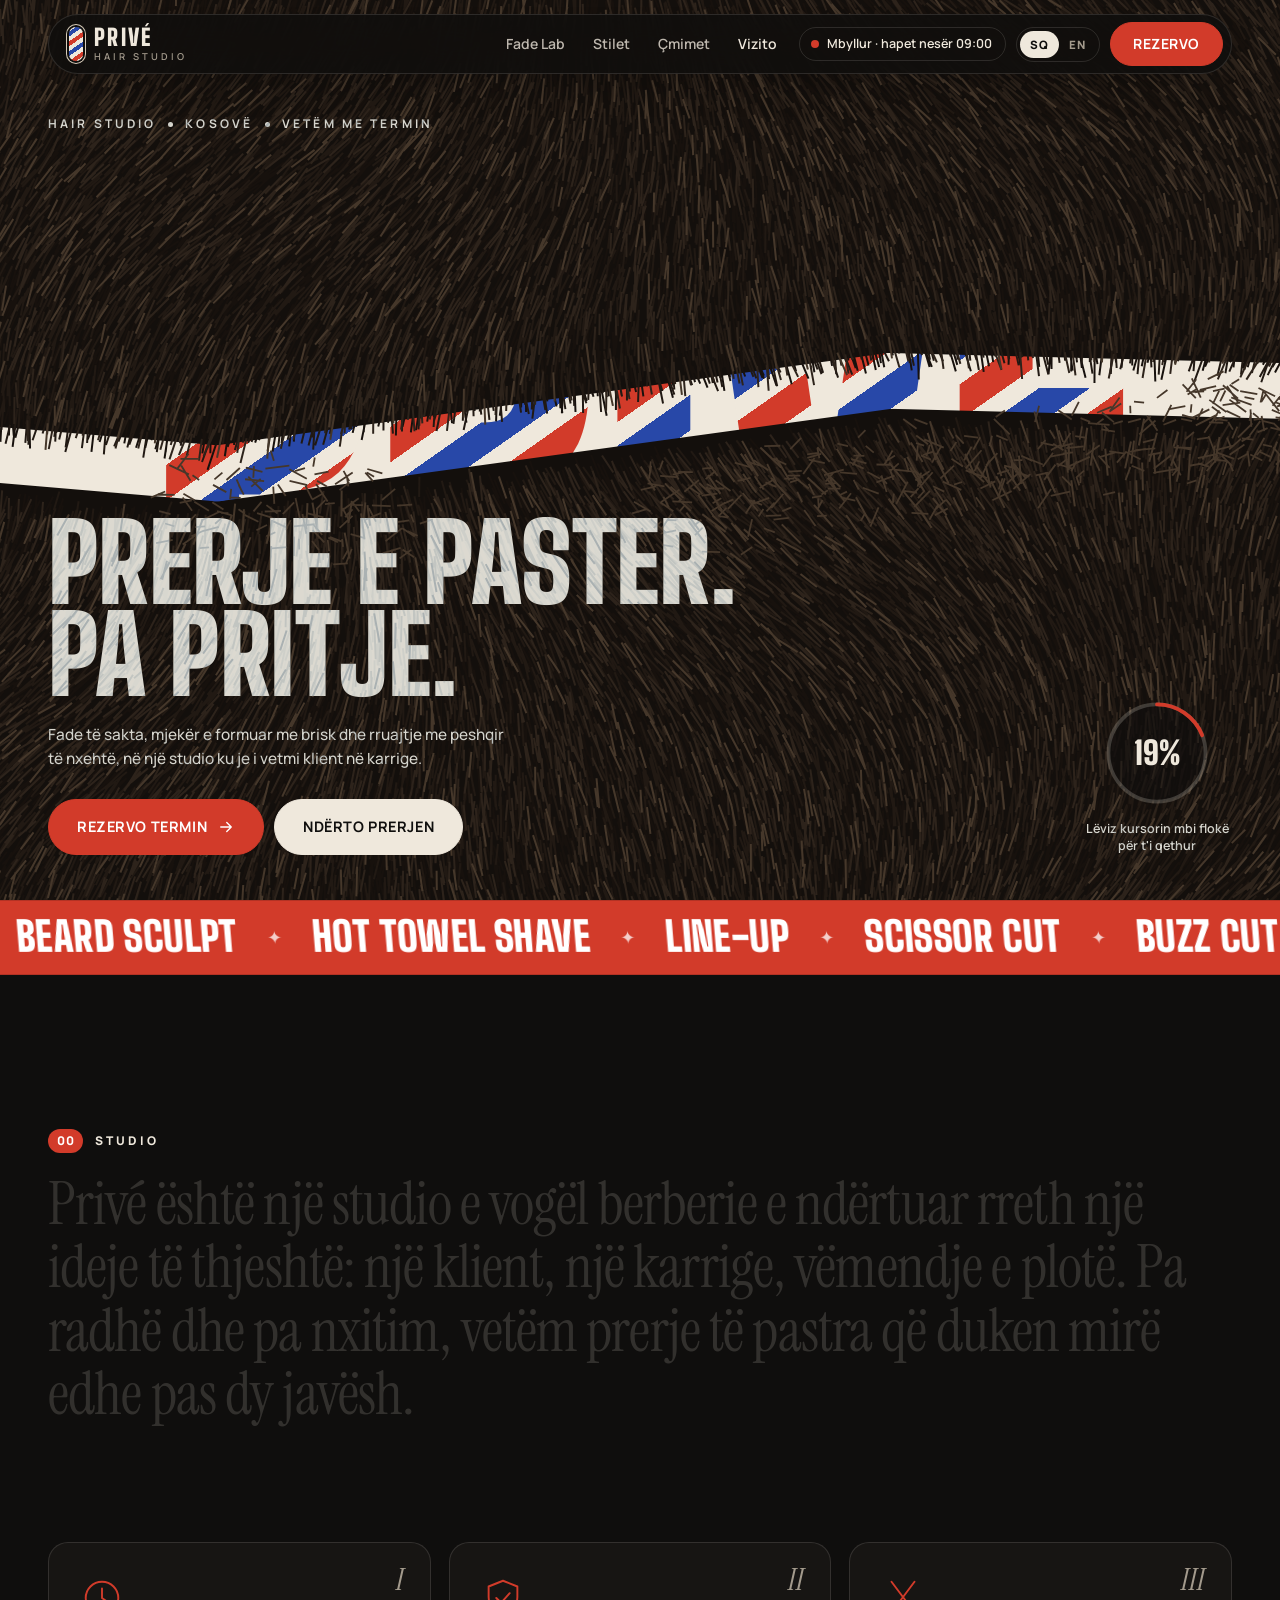
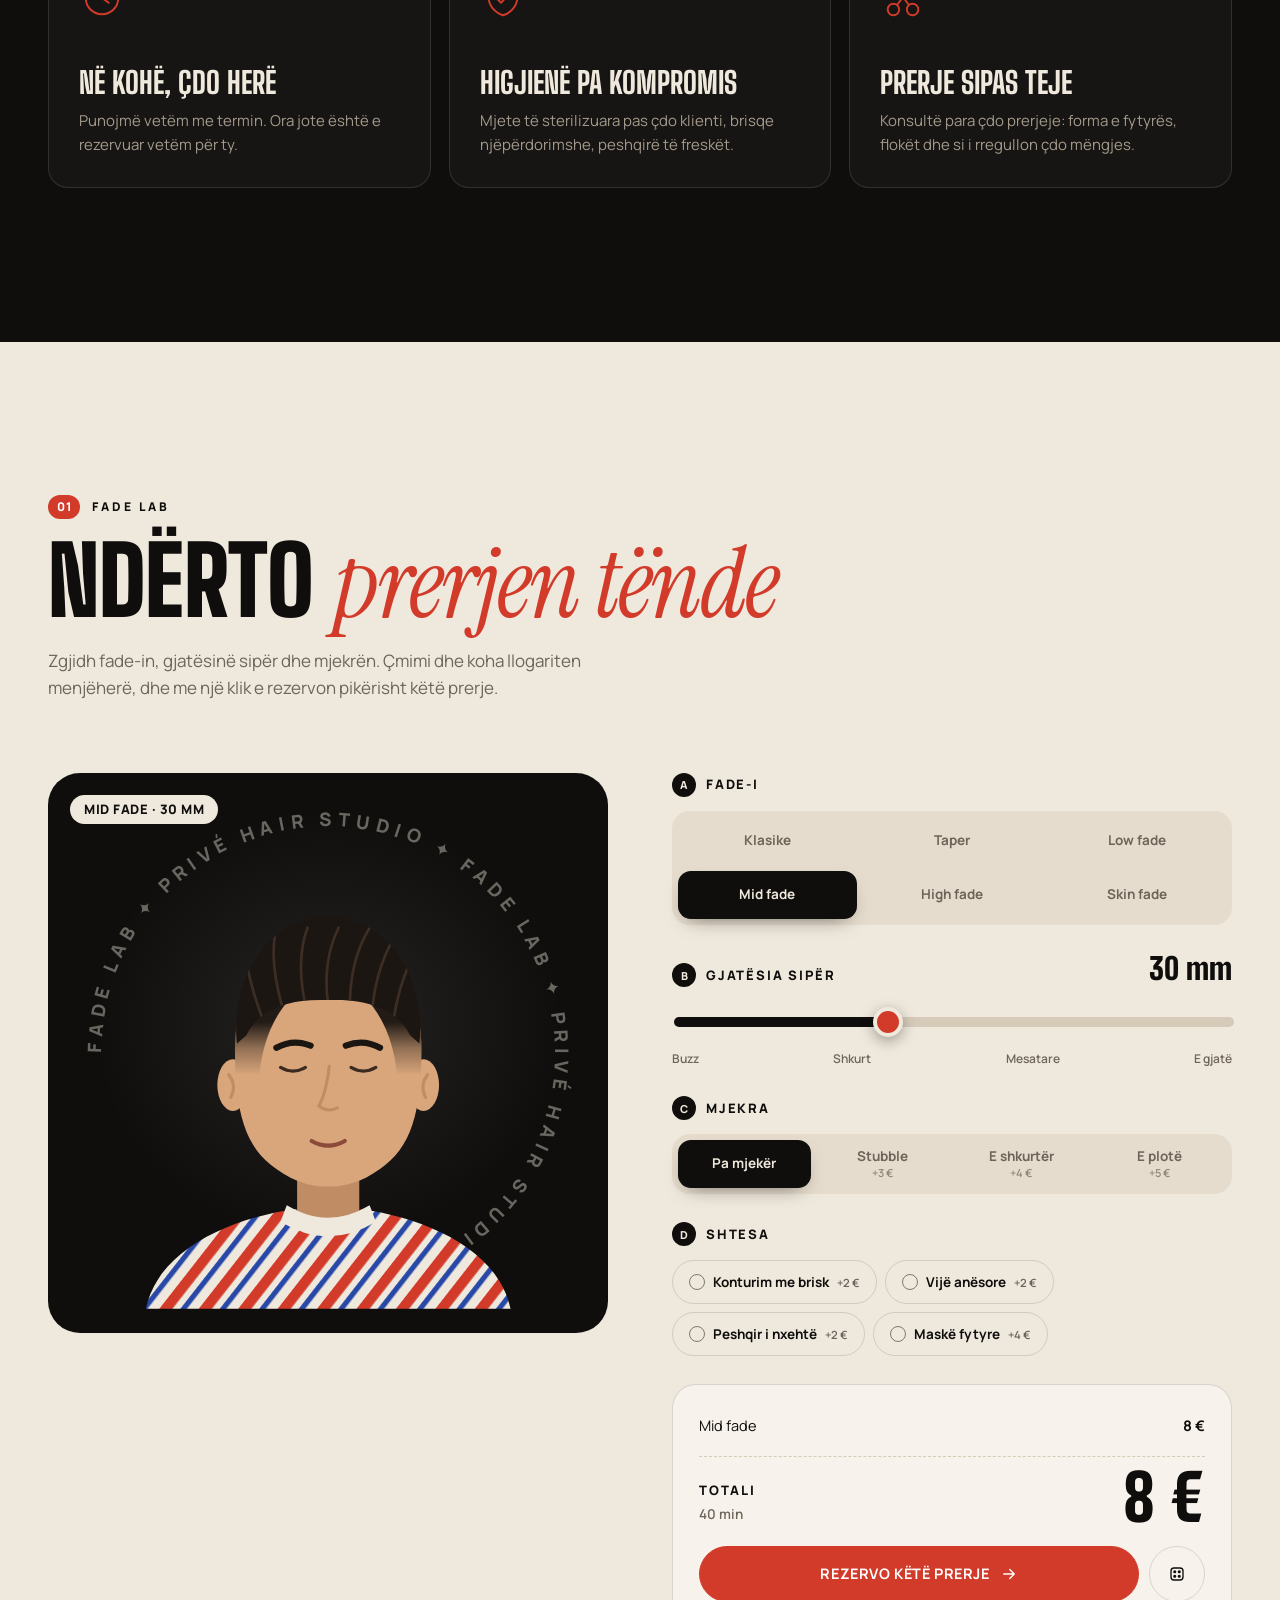
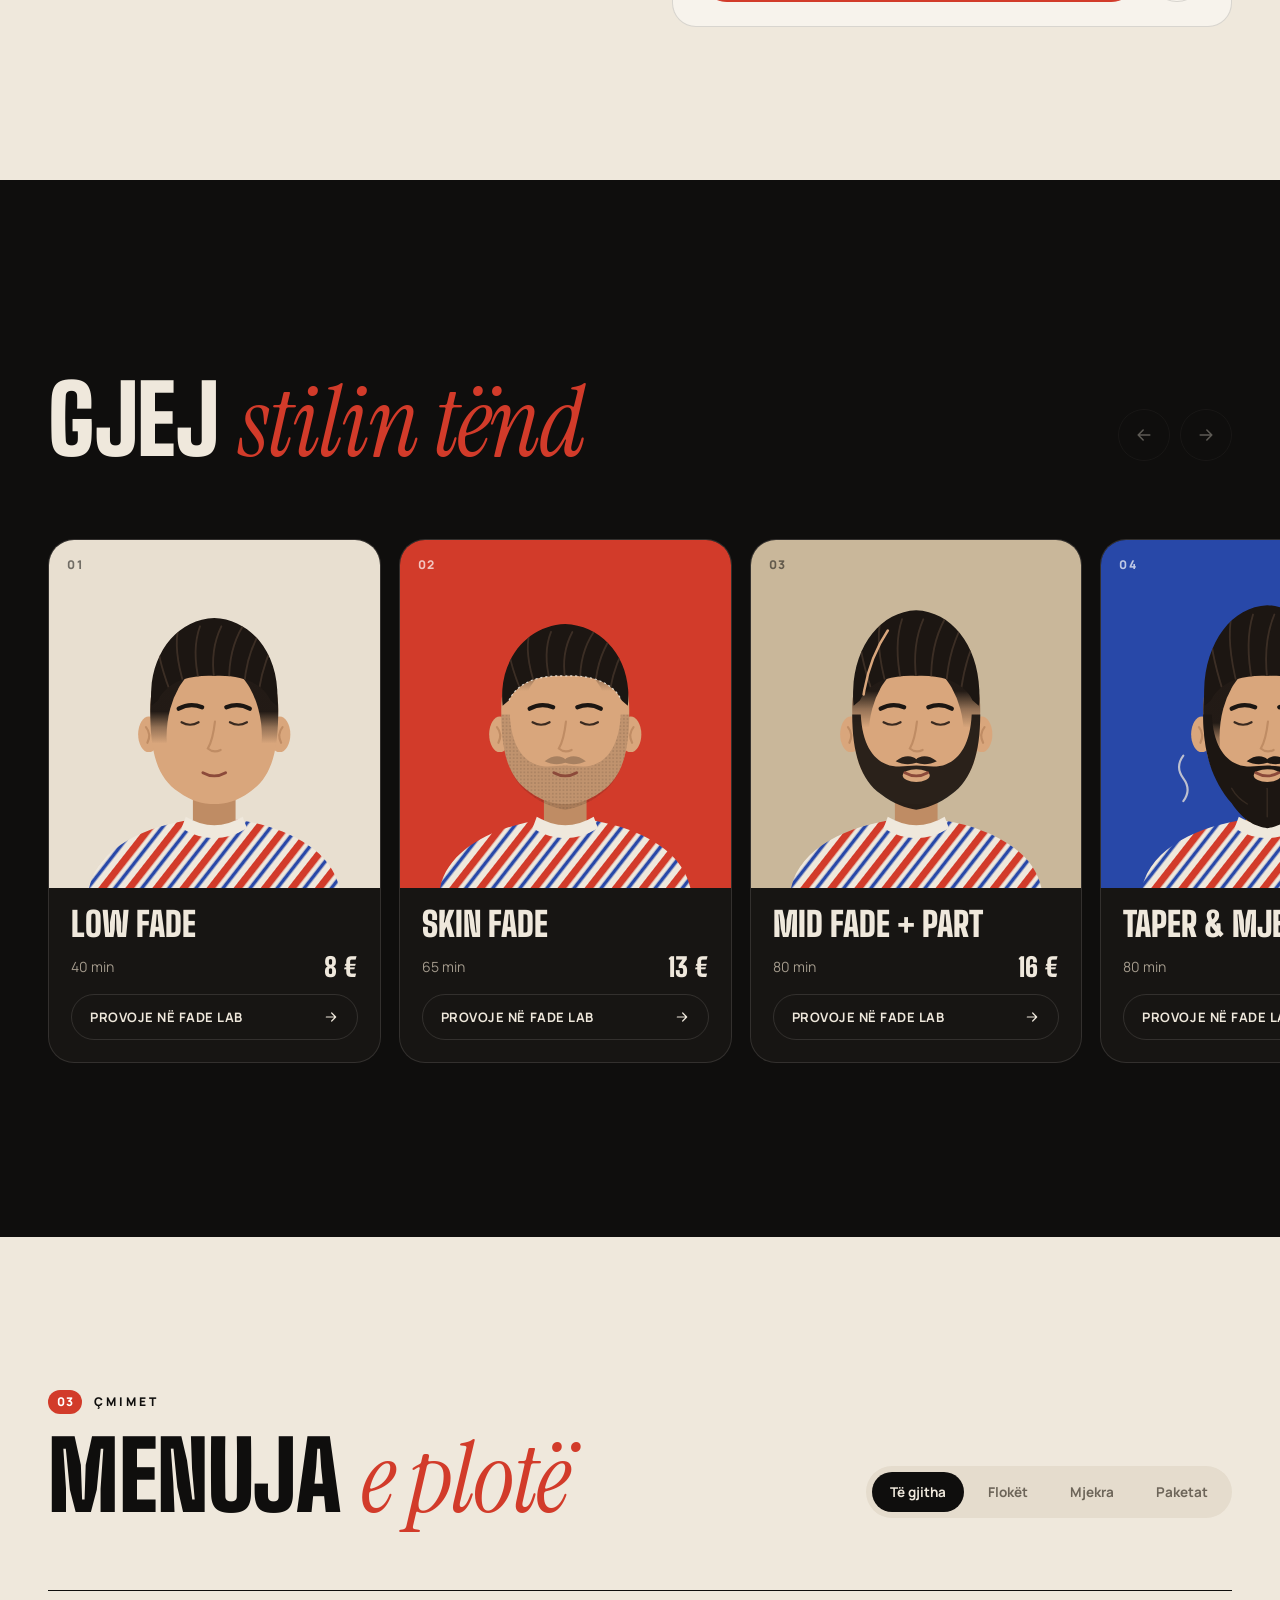
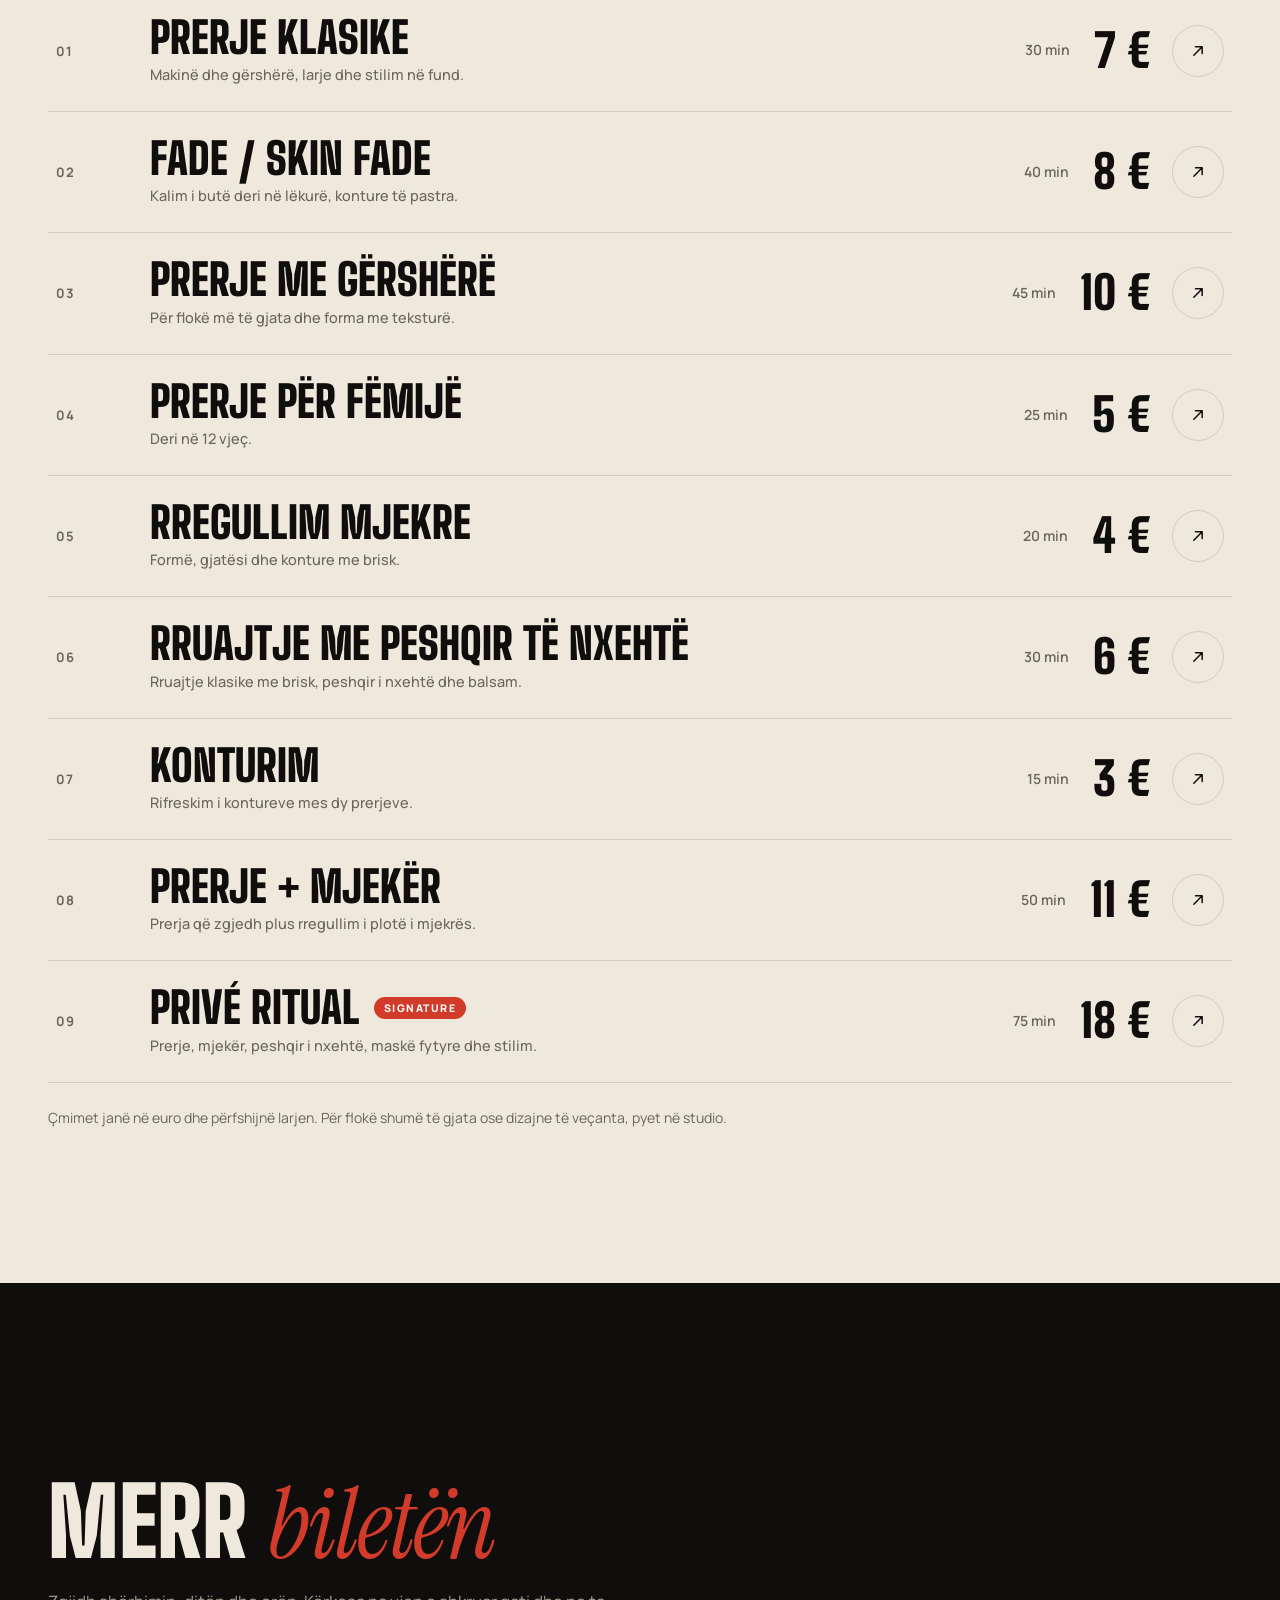
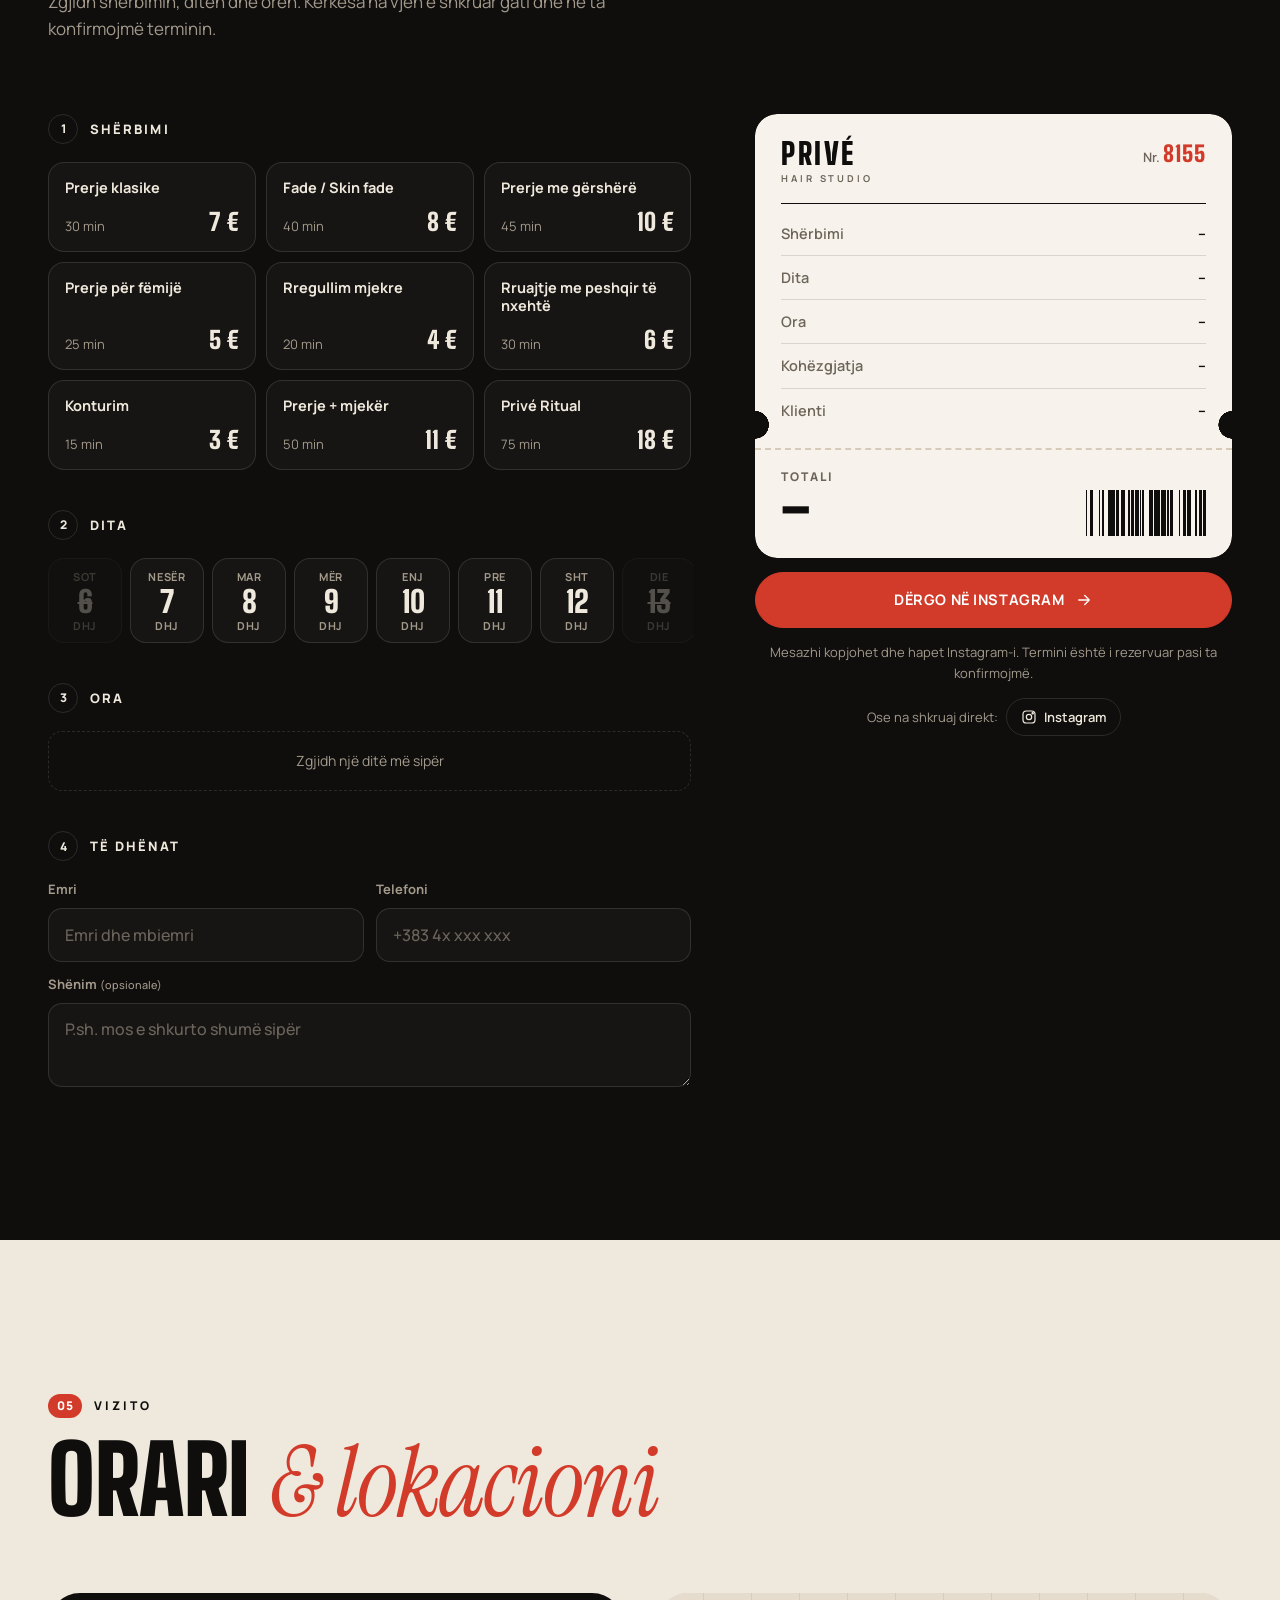
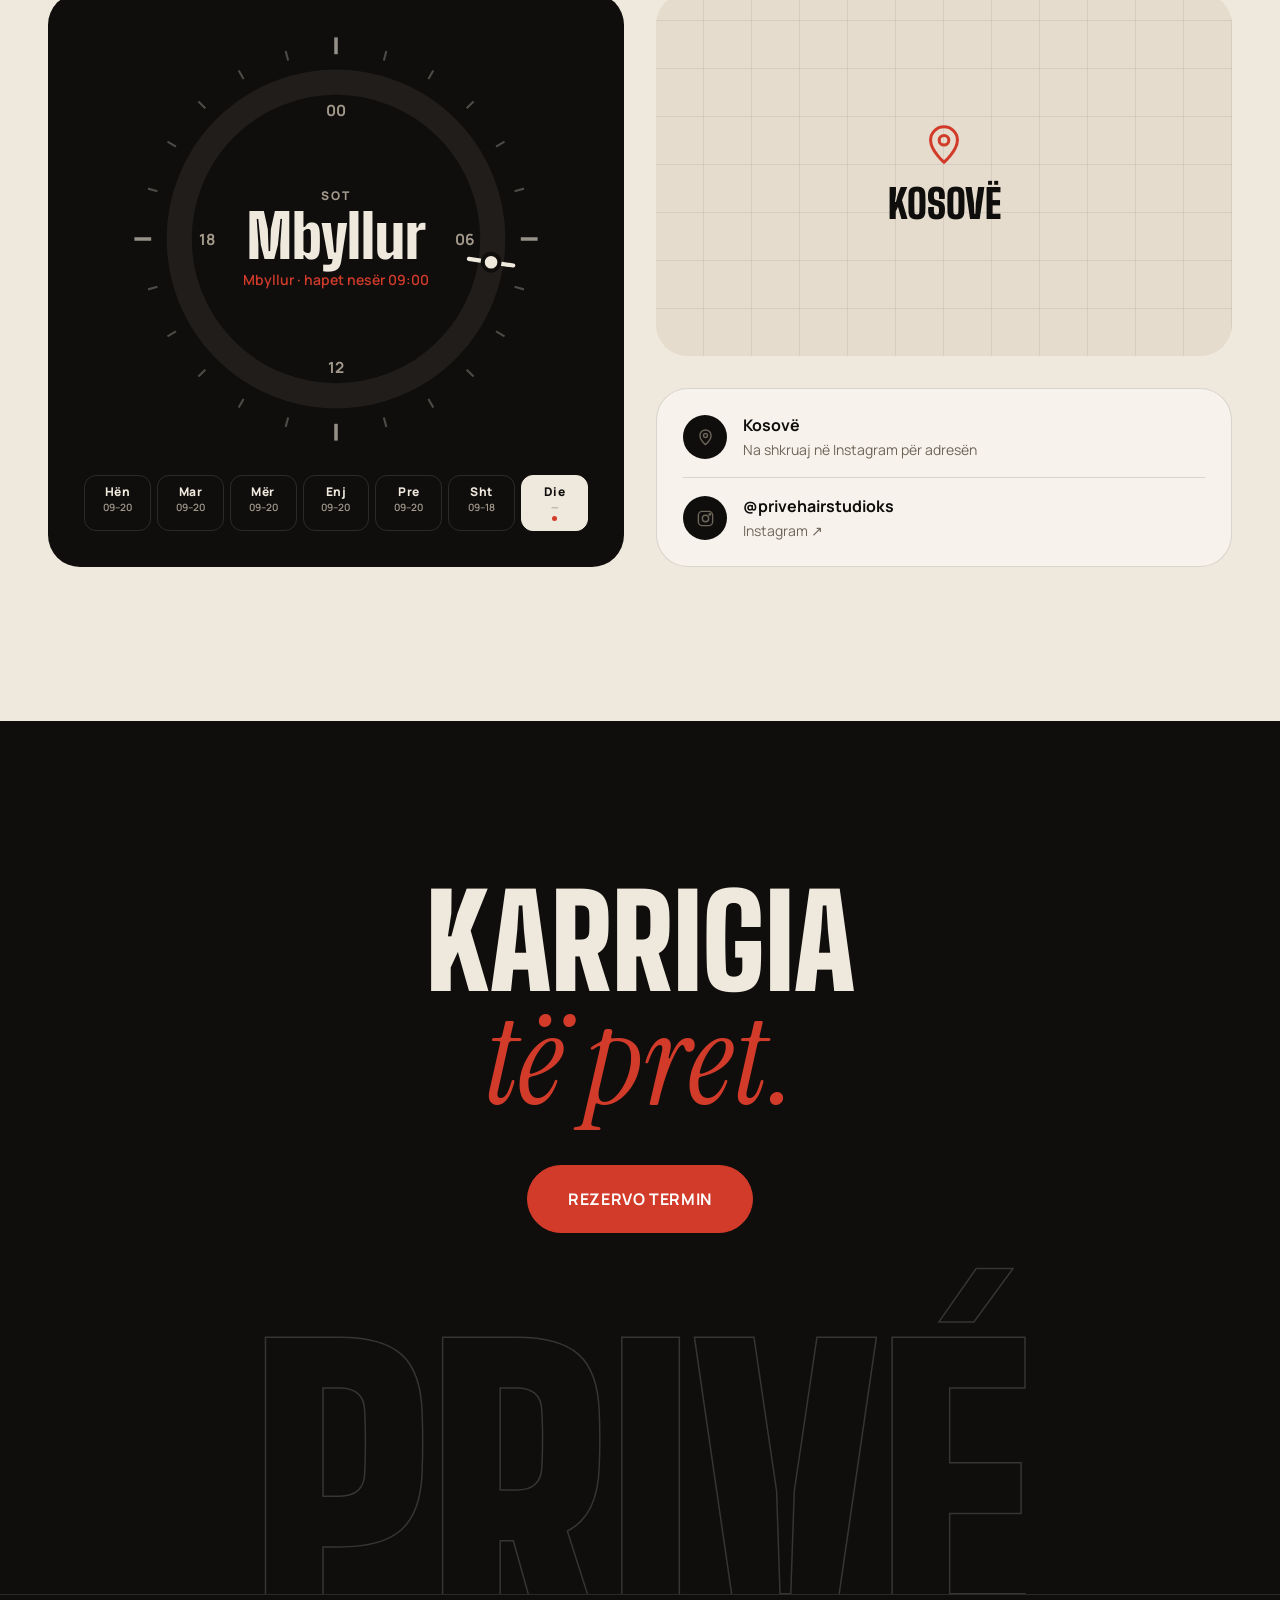
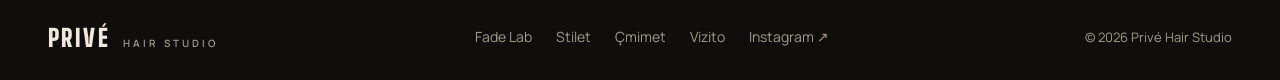
==== commit 6bce5e6f: "Redesign: shave-the-screen hero, Fade Lab, lookbook and booking ticket - Hero covered in canvas hair" ====
--- a/index.html
+++ b/index.html
@@ -4,15 +4,15 @@
   <meta charset="utf-8" />
   <meta name="viewport" content="width=device-width, initial-scale=1, viewport-fit=cover" />
   <title>Privé Hair Studio · Berber në Kosovë</title>
-  <meta name="description" content="Privé Hair Studio: prerje, fade, rregullim mjekre dhe rruajtje me peshqir të nxehtë. Rezervo terminin online, pa pritje." />
-  <meta name="theme-color" content="#0e0d0b" />
+  <meta name="description" content="Privé Hair Studio: fade, prerje klasike, mjekër dhe rruajtje me peshqir të nxehtë. Ndërto prerjen tënde në Fade Lab dhe rezervo online, pa pritje." />
+  <meta name="theme-color" content="#0f0e0d" />
   <link rel="canonical" href="https://ariongj.github.io/barber/" />
   <meta property="og:type" content="website" />
   <meta property="og:site_name" content="Privé Hair Studio" />
   <meta property="og:locale" content="sq_AL" />
   <meta property="og:locale:alternate" content="en_US" />
   <meta property="og:title" content="Privé Hair Studio · Prerje e pastër. Pa pritje." />
-  <meta property="og:description" content="Prerje, fade, mjekër dhe rruajtje me peshqir të nxehtë. Rezervo terminin online." />
+  <meta property="og:description" content="Fade, mjekër dhe rruajtje me peshqir të nxehtë. Ndërto prerjen tënde dhe rezervo online." />
   <meta property="og:url" content="https://ariongj.github.io/barber/" />
   <meta property="og:image" content="https://ariongj.github.io/barber/assets/og.png" />
   <meta property="og:image:width" content="1200" />
@@ -21,34 +21,54 @@
   <link rel="icon" href="assets/favicon.svg" type="image/svg+xml" />
   <link rel="preconnect" href="https://fonts.googleapis.com" />
   <link rel="preconnect" href="https://fonts.gstatic.com" crossorigin />
-  <link href="https://fonts.googleapis.com/css2?family=Instrument+Serif:ital@0;1&family=Manrope:wght@400;500;600;700&display=swap" rel="stylesheet" />
+  <link href="https://fonts.googleapis.com/css2?family=Big+Shoulders+Display:wght@700;800;900&family=Instrument+Serif:ital@0;1&family=Manrope:wght@400;500;600;700;800&display=swap" rel="stylesheet" />
   <link rel="stylesheet" href="css/styles.css" />
 </head>
-<body>
+<body class="is-loading">
   <a class="skip-link" href="#book" data-i18n="skip">Kalo te rezervimi</a>
 
+  <!-- Loader -->
+  <div class="loader" id="loader" aria-hidden="true">
+    <div class="loader__pole"><span></span></div>
+    <div class="loader__word"><span>P</span><span>R</span><span>I</span><span>V</span><span>É</span></div>
+  </div>
+
+  <!-- Scroll progress: a barber pole -->
+  <div class="pole-progress" aria-hidden="true"><div class="pole-progress__tube"><span id="poleFill"></span></div></div>
+
+  <!-- Clipper cursor for the hero (fine pointers only) -->
+  <div class="clipper" id="clipper" aria-hidden="true">
+    <svg viewBox="0 0 64 120">
+      <rect x="12" y="34" width="40" height="80" rx="16" fill="#efe8dc"/>
+      <rect x="12" y="34" width="40" height="80" rx="16" fill="none" stroke="#0f0e0d" stroke-width="2.5"/>
+      <rect x="20" y="58" width="24" height="5" rx="2.5" fill="#d23b2a"/>
+      <rect x="27" y="74" width="10" height="26" rx="5" fill="#0f0e0d" opacity=".18"/>
+      <path d="M8 34 h48 v-12 h-48 z" fill="#0f0e0d"/>
+      <g fill="#c9c2b6"><rect x="10" y="6" width="4" height="16"/><rect x="17" y="6" width="4" height="16"/><rect x="24" y="6" width="4" height="16"/><rect x="31" y="6" width="4" height="16"/><rect x="38" y="6" width="4" height="16"/><rect x="45" y="6" width="4" height="16"/><rect x="50" y="6" width="4" height="16"/></g>
+    </svg>
+  </div>
+
   <!-- Header -->
-  <header class="header" id="top">
-    <div class="container header__inner">
+  <header class="header" id="header">
+    <div class="header__bar">
       <a class="brand" href="#top" aria-label="Privé Hair Studio">
-        <span class="brand__mark" aria-hidden="true">P</span>
-        <span class="brand__text"><b>PRIVÉ</b><small>Hair Studio</small></span>
+        <span class="brand__mark" aria-hidden="true"><i></i></span>
+        <span class="brand__word">PRIVÉ<small>Hair Studio</small></span>
       </a>
-
       <nav class="nav" id="nav" aria-label="Kryesore">
-        <a href="#services" data-i18n="nav.services">Shërbimet</a>
-        <a href="#studio" data-i18n="nav.studio">Studio</a>
-        <a href="#work" data-i18n="nav.work">Punët</a>
-        <a href="#visit" data-i18n="nav.visit">Vizito</a>
-        <a class="btn btn--brass nav__cta" href="#book" data-i18n="cta.book">Rezervo termin</a>
+        <a href="#lab"><span>Fade Lab</span></a>
+        <a href="#lookbook"><span data-i18n="nav.looks">Stilet</span></a>
+        <a href="#menu"><span data-i18n="nav.menu">Çmimet</span></a>
+        <a href="#visit"><span data-i18n="nav.visit">Vizito</span></a>
+        <a class="btn btn--red nav__cta" href="#book" data-i18n="cta.book">Rezervo termin</a>
       </nav>
-
       <div class="header__tools">
+        <span class="status" id="statusHeader"><i></i><span></span></span>
         <div class="lang" role="group" aria-label="Gjuha / Language">
           <button type="button" data-lang="sq" aria-pressed="true">SQ</button>
           <button type="button" data-lang="en" aria-pressed="false">EN</button>
         </div>
-        <a class="btn btn--brass header__book" href="#book" data-i18n="cta.bookShort">Rezervo</a>
+        <a class="btn btn--red header__book" href="#book" data-magnetic data-i18n="cta.bookShort">Rezervo</a>
         <button class="burger" id="burger" type="button" aria-expanded="false" aria-controls="nav" aria-label="Menu">
           <span></span><span></span>
         </button>
@@ -57,262 +77,302 @@
   </header>
 
   <main>
-    <!-- Hero -->
-    <section class="hero" aria-labelledby="heroTitle">
-      <div class="container hero__grid">
-        <div class="hero__copy">
-          <p class="eyebrow reveal"><span class="status" id="statusHero"><i></i><span></span></span></p>
-          <h1 id="heroTitle" class="hero__title reveal" data-i18n-html="hero.title">Prerje e pastër.<br /><em>Pa pritje.</em></h1>
-          <p class="hero__lead reveal" data-i18n="hero.lead">Një studio private berberie ku çdo klient merr vëmendjen e plotë: fade të sakta, mjekër e formuar me brisk dhe rruajtje me peshqir të nxehtë. Me termin, pa pritje.</p>
-          <div class="hero__actions reveal">
-            <a class="btn btn--brass btn--lg" href="#book">
-              <span data-i18n="cta.book">Rezervo termin</span>
+    <!-- Hero: shave the screen -->
+    <section class="hero" id="top" aria-labelledby="heroTitle">
+      <div class="hero__skin" aria-hidden="true">
+        <div class="hero__word">PRIVÉ</div>
+      </div>
+      <canvas class="hero__hair" id="hair" aria-hidden="true"></canvas>
+
+      <div class="hero__ui">
+        <p class="hero__eyebrow diff"><span>Hair Studio</span><span class="hero__dot"></span><span class="js-city">Kosovë</span><span class="hero__dot"></span><span data-i18n="hero.appt">Vetëm me termin</span></p>
+        <div class="hero__bottom">
+          <div class="hero__copy">
+            <h1 id="heroTitle" class="hero__title diff" data-i18n-html="hero.title"><span class="line">Prerje e pastër.</span><span class="line">Pa pritje.</span></h1>
+            <p class="hero__lead diff" data-i18n="hero.lead">Fade të sakta, mjekër e formuar me brisk dhe rruajtje me peshqir të nxehtë, në një studio ku je i vetmi klient në karrige.</p>
+            <div class="hero__actions">
+              <a class="btn btn--red btn--lg" href="#book" data-magnetic><span data-i18n="cta.book">Rezervo termin</span><svg class="i" viewBox="0 0 24 24" aria-hidden="true"><path d="M5 12h14M13 6l6 6-6 6"/></svg></a>
+              <a class="btn btn--bone btn--lg" href="#lab" data-magnetic><span data-i18n="cta.lab">Ndërto prerjen</span></a>
+            </div>
+          </div>
+          <div class="cutmeter" id="cutmeter">
+            <svg class="cutmeter__ring" viewBox="0 0 120 120" aria-hidden="true">
+              <circle cx="60" cy="60" r="52" class="cutmeter__track"/>
+              <circle cx="60" cy="60" r="52" class="cutmeter__bar" id="cutBar"/>
+            </svg>
+            <div class="cutmeter__inner">
+              <b id="cutPct">0%</b>
+            </div>
+            <p class="cutmeter__hint" id="cutHint"></p>
+            <button type="button" class="cutmeter__grow" id="growBtn" hidden data-i18n="hero.grow">Rriti prapë ↺</button>
+          </div>
+        </div>
+      </div>
+    </section>
+
+    <!-- Ticker -->
+    <div class="ticker" aria-hidden="true">
+      <div class="ticker__track" id="ticker">
+        <span>Skin fade</span><b>✦</b><span>Taper</span><b>✦</b><span>Beard sculpt</span><b>✦</b><span>Hot towel shave</span><b>✦</b><span>Line-up</span><b>✦</b><span>Scissor cut</span><b>✦</b><span>Buzz cut</span><b>✦</b>
+        <span>Skin fade</span><b>✦</b><span>Taper</span><b>✦</b><span>Beard sculpt</span><b>✦</b><span>Hot towel shave</span><b>✦</b><span>Line-up</span><b>✦</b><span>Scissor cut</span><b>✦</b><span>Buzz cut</span><b>✦</b>
+      </div>
+    </div>
+
+    <!-- Manifesto -->
+    <section class="manifesto" id="studio" aria-label="Studio">
+      <div class="container">
+        <p class="kicker reveal"><span class="kicker__n">00</span><span data-i18n="studio.kicker">Studio</span></p>
+        <p class="manifesto__text" id="manifesto" data-i18n="studio.text">Privé është një studio e vogël berberie e ndërtuar rreth një ideje të thjeshtë: një klient, një karrige, vëmendje e plotë. Pa radhë dhe pa nxitim, vetëm prerje të pastra që duken mirë edhe pas dy javësh.</p>
+        <div class="values">
+          <article class="value reveal" data-tilt>
+            <span class="value__n">I</span>
+            <svg class="value__i" viewBox="0 0 48 48" aria-hidden="true"><circle cx="24" cy="24" r="17"/><path d="M24 14v10l7 5"/></svg>
+            <h3 data-i18n="v1.t">Në kohë, çdo herë</h3>
+            <p data-i18n="v1.d">Punojmë vetëm me termin. Ora jote është e rezervuar vetëm për ty.</p>
+          </article>
+          <article class="value reveal" data-tilt>
+            <span class="value__n">II</span>
+            <svg class="value__i" viewBox="0 0 48 48" aria-hidden="true"><path d="M24 6 9 12v11c0 9 6.4 16.4 15 19 8.6-2.6 15-10 15-19V12z"/><path d="m17 24 5 5 9-10"/></svg>
+            <h3 data-i18n="v2.t">Higjienë pa kompromis</h3>
+            <p data-i18n="v2.d">Mjete të sterilizuara pas çdo klienti, brisqe njëpërdorimshe, peshqirë të freskët.</p>
+          </article>
+          <article class="value reveal" data-tilt>
+            <span class="value__n">III</span>
+            <svg class="value__i" viewBox="0 0 48 48" aria-hidden="true"><circle cx="14" cy="36" r="6"/><circle cx="34" cy="36" r="6"/><path d="M18 31 36 7M30 31 12 7"/></svg>
+            <h3 data-i18n="v3.t">Prerje sipas teje</h3>
+            <p data-i18n="v3.d">Konsultë para çdo prerjeje: forma e fytyrës, flokët dhe si i rregullon çdo mëngjes.</p>
+          </article>
+        </div>
+      </div>
+    </section>
+
+    <!-- Fade Lab -->
+    <section class="lab" id="lab" aria-labelledby="labTitle">
+      <div class="container">
+        <div class="section-head">
+          <p class="kicker reveal"><span class="kicker__n">01</span>Fade Lab</p>
+          <h2 id="labTitle" class="h2 reveal" data-i18n-html="lab.title">Ndërto <em>prerjen tënde</em></h2>
+          <p class="section-head__lead reveal" data-i18n="lab.lead">Zgjidh fade-in, gjatësinë sipër dhe mjekrën. Çmimi dhe koha llogariten menjëherë, dhe me një klik e rezervon pikërisht këtë prerje.</p>
+        </div>
+
+        <div class="lab__grid">
+          <div class="lab__stage reveal">
+            <div class="lab__mirror" aria-hidden="true">
+              <svg viewBox="0 0 200 200"><defs><path id="mirrorPath" d="M100,100 m-90,0 a90,90 0 1,1 180,0 a90,90 0 1,1 -180,0"/></defs><text><textPath href="#mirrorPath">FADE LAB ✦ PRIVÉ HAIR STUDIO ✦ FADE LAB ✦ PRIVÉ HAIR STUDIO ✦</textPath></text></svg>
+            </div>
+            <div class="lab__head" id="labHead"></div>
+            <div class="lab__tag" id="labTag" aria-live="polite"></div>
+          </div>
+
+          <div class="lab__panel reveal">
+            <fieldset class="ctrl">
+              <legend><span class="ctrl__n">A</span><span data-i18n="lab.fade">Fade-i</span></legend>
+              <div class="seg seg--6" id="labFade"></div>
+            </fieldset>
+
+            <div class="ctrl">
+              <div class="ctrl__row">
+                <label for="labTop"><span class="ctrl__n">B</span><span data-i18n="lab.top">Gjatësia sipër</span></label>
+                <output id="labTopOut" for="labTop">30 mm</output>
+              </div>
+              <input type="range" id="labTop" min="0" max="80" step="1" value="30" class="range" />
+              <div class="range__scale" aria-hidden="true"><span>Buzz</span><span data-i18n="lab.short">Shkurt</span><span data-i18n="lab.medium">Mesatare</span><span data-i18n="lab.long">E gjatë</span></div>
+            </div>
+
+            <fieldset class="ctrl">
+              <legend><span class="ctrl__n">C</span><span data-i18n="lab.beard">Mjekra</span></legend>
+              <div class="seg seg--4" id="labBeard"></div>
+            </fieldset>
+
+            <fieldset class="ctrl">
+              <legend><span class="ctrl__n">D</span><span data-i18n="lab.extras">Shtesa</span></legend>
+              <div class="chips" id="labExtras"></div>
+            </fieldset>
+
+            <div class="receipt" id="receipt">
+              <ul class="receipt__lines" id="labLines"></ul>
+              <div class="receipt__total">
+                <div><span data-i18n="lab.total">Totali</span><small id="labMin">40 min</small></div>
+                <b><span id="labPrice">8</span><span class="js-cur"> €</span></b>
+              </div>
+              <div class="receipt__actions">
+                <button type="button" class="btn btn--red btn--lg" id="labBook"><span data-i18n="lab.book">Rezervo këtë prerje</span><svg class="i" viewBox="0 0 24 24" aria-hidden="true"><path d="M5 12h14M13 6l6 6-6 6"/></svg></button>
+                <button type="button" class="btn btn--line btn--icon" id="labDice" data-i18n-attr="aria-label:lab.random;title:lab.random" aria-label="Prerje e rastësishme" title="Prerje e rastësishme">
+                  <svg class="i" viewBox="0 0 24 24" aria-hidden="true"><rect x="4" y="4" width="16" height="16" rx="4"/><circle cx="9" cy="9" r="1.2" fill="currentColor"/><circle cx="15" cy="15" r="1.2" fill="currentColor"/><circle cx="15" cy="9" r="1.2" fill="currentColor"/><circle cx="9" cy="15" r="1.2" fill="currentColor"/></svg>
+                </button>
+              </div>
+            </div>
+          </div>
+        </div>
+      </div>
+    </section>
+
+    <!-- Lookbook -->
+    <section class="looks" id="lookbook" aria-labelledby="looksTitle">
+      <div class="container">
+        <div class="section-head section-head--row">
+          <div>
+            <p class="kicker reveal"><span class="kicker__n">02</span><span data-i18n="looks.kicker">Stilet</span></p>
+            <h2 id="looksTitle" class="h2 reveal" data-i18n-html="looks.title">Gjej <em>stilin tënd</em></h2>
+          </div>
+          <div class="looks__nav reveal">
+            <button type="button" class="round" id="looksPrev" data-i18n-attr="aria-label:prev" aria-label="Para"><svg class="i" viewBox="0 0 24 24" aria-hidden="true"><path d="M19 12H5M11 6l-6 6 6 6"/></svg></button>
+            <button type="button" class="round" id="looksNext" data-i18n-attr="aria-label:next" aria-label="Pas"><svg class="i" viewBox="0 0 24 24" aria-hidden="true"><path d="M5 12h14M13 6l6 6-6 6"/></svg></button>
+          </div>
+        </div>
+      </div>
+      <div class="looks__track" id="looksTrack" tabindex="0" aria-label="Lookbook"></div>
+      <div class="container">
+        <div class="photos" id="photos" hidden></div>
+      </div>
+    </section>
+
+    <!-- Menu -->
+    <section class="menu" id="menu" aria-labelledby="menuTitle">
+      <div class="container">
+        <div class="section-head section-head--row">
+          <div>
+            <p class="kicker reveal"><span class="kicker__n">03</span><span data-i18n="menu.kicker">Çmimet</span></p>
+            <h2 id="menuTitle" class="h2 reveal" data-i18n-html="menu.title">Menuja <em>e plotë</em></h2>
+          </div>
+          <div class="tabs reveal" role="tablist" aria-label="Kategoritë" id="menuTabs"></div>
+        </div>
+        <ol class="menu__list" id="menuList"></ol>
+        <p class="menu__note reveal" data-i18n="menu.note">Çmimet janë në euro dhe përfshijnë larjen. Për flokë shumë të gjata ose dizajne të veçanta, pyet në studio.</p>
+      </div>
+    </section>
+
+    <!-- Booking -->
+    <section class="book" id="book" aria-labelledby="bookTitle">
+      <div class="container">
+        <div class="section-head">
+          <p class="kicker reveal"><span class="kicker__n">04</span><span data-i18n="book.kicker">Rezervimi</span></p>
+          <h2 id="bookTitle" class="h2 reveal" data-i18n-html="book.title">Merr <em>biletën</em></h2>
+          <p class="section-head__lead reveal" data-i18n="book.lead">Zgjidh shërbimin, ditën dhe orën. Kërkesa na vjen e shkruar gati dhe ne ta konfirmojmë terminin.</p>
+        </div>
+
+        <div class="book__grid">
+          <form class="steps" id="bookForm" novalidate>
+            <fieldset class="step reveal">
+              <legend><span class="step__n">1</span><span data-i18n="b.service">Shërbimi</span></legend>
+              <div class="svc" id="svcList"></div>
+            </fieldset>
+
+            <fieldset class="step reveal">
+              <legend><span class="step__n">2</span><span data-i18n="b.day">Dita</span></legend>
+              <div class="dayrow" id="dayRow"></div>
+            </fieldset>
+
+            <fieldset class="step reveal">
+              <legend><span class="step__n">3</span><span data-i18n="b.time">Ora</span></legend>
+              <div class="slots" id="slotGrid"></div>
+            </fieldset>
+
+            <fieldset class="step reveal">
+              <legend><span class="step__n">4</span><span data-i18n="b.you">Të dhënat</span></legend>
+              <div class="fields">
+                <label class="field"><span data-i18n="b.name">Emri</span><input id="fName" name="name" type="text" autocomplete="name" required data-i18n-attr="placeholder:b.nameP" placeholder="Emri dhe mbiemri" /></label>
+                <label class="field"><span data-i18n="b.phone">Telefoni</span><input id="fPhone" name="phone" type="tel" autocomplete="tel" inputmode="tel" required placeholder="+383 4x xxx xxx" /></label>
+                <label class="field field--wide"><span><span data-i18n="b.note">Shënim</span> <small data-i18n="b.optional">(opsionale)</small></span><textarea id="fNote" name="note" rows="2" data-i18n-attr="placeholder:b.noteP" placeholder="P.sh. mos e shkurto shumë sipër"></textarea></label>
+              </div>
+            </fieldset>
+          </form>
+
+          <aside class="ticket-wrap">
+            <div class="ticket" id="ticket">
+              <div class="ticket__head">
+                <span class="ticket__brand">PRIVÉ<small>Hair Studio</small></span>
+                <span class="ticket__no">Nr. <b id="tNo">0000</b></span>
+              </div>
+              <dl class="ticket__rows">
+                <div><dt data-i18n="t.service">Shërbimi</dt><dd id="tService">–</dd></div>
+                <div><dt data-i18n="t.day">Dita</dt><dd id="tDay">–</dd></div>
+                <div><dt data-i18n="t.time">Ora</dt><dd id="tTime">–</dd></div>
+                <div><dt data-i18n="t.length">Kohëzgjatja</dt><dd id="tLength">–</dd></div>
+                <div><dt data-i18n="t.client">Klienti</dt><dd id="tName">–</dd></div>
+              </dl>
+              <div class="ticket__tear" aria-hidden="true"></div>
+              <div class="ticket__foot">
+                <div class="ticket__total"><span data-i18n="t.total">Totali</span><b id="tTotal">–</b></div>
+                <svg class="ticket__code" id="tCode" viewBox="0 0 120 40" preserveAspectRatio="none" aria-hidden="true"></svg>
+              </div>
+              <div class="ticket__stamp" id="tStamp" aria-hidden="true"><span data-i18n="t.stamp">E dërguar</span></div>
+            </div>
+            <p class="form-error" id="formError" role="alert" hidden></p>
+            <button type="submit" form="bookForm" class="btn btn--red btn--lg btn--block" id="bookSubmit">
+              <span id="submitLabel">Dërgo në Instagram</span>
               <svg class="i" viewBox="0 0 24 24" aria-hidden="true"><path d="M5 12h14M13 6l6 6-6 6"/></svg>
-            </a>
-            <a class="btn btn--ghost btn--lg" href="#services" data-i18n="cta.prices">Shiko çmimet</a>
-          </div>
-          <ul class="hero__facts reveal">
-            <li><b data-i18n="fact1.t">Me termin</b><span data-i18n="fact1.d">Pa radhë, pa pritje</span></li>
-            <li><b data-i18n="fact2.t">Mjete sterile</b><span data-i18n="fact2.d">Pas çdo klienti</span></li>
-            <li><b data-i18n-html="fact3.t">Nga <span class="js-from-price">3 €</span></b><span data-i18n="fact3.d">Çmime të qarta</span></li>
-          </ul>
-        </div>
-
-        <div class="hero__visual reveal" aria-hidden="true">
-          <div class="arch" id="heroArch">
-            <div class="arch__art">
-              <div class="pole"></div>
-              <div class="arch__glow"></div>
-              <span class="arch__mono">P</span>
-              <div class="arch__tools">
-                <svg viewBox="0 0 120 120" class="tool tool--scissors"><g fill="none" stroke="currentColor" stroke-width="2.2" stroke-linecap="round"><circle cx="34" cy="86" r="13"/><circle cx="62" cy="96" r="13"/><path d="M44 77 98 18M55 84 104 30"/><circle cx="72" cy="56" r="2.2" fill="currentColor"/></g></svg>
-              </div>
-            </div>
-          </div>
-          <svg class="badge" viewBox="0 0 200 200">
-            <defs><path id="circ" d="M100,100 m-78,0 a78,78 0 1,1 156,0 a78,78 0 1,1 -156,0" /></defs>
-            <text><textPath href="#circ">PRIVÉ HAIR STUDIO · BARBER · KOSOVË · BY APPOINTMENT · </textPath></text>
-            <text class="badge__p" x="100" y="100" text-anchor="middle" dominant-baseline="central">P</text>
-          </svg>
-        </div>
-      </div>
-
-      <div class="marquee" aria-hidden="true">
-        <div class="marquee__track">
-          <span>Skin fade</span><i>✦</i><span>Classic cut</span><i>✦</i><span>Beard sculpting</span><i>✦</i><span>Hot towel shave</span><i>✦</i><span>Line-up</span><i>✦</i><span>Scissor cut</span><i>✦</i><span>Kids' cut</span><i>✦</i>
-          <span>Skin fade</span><i>✦</i><span>Classic cut</span><i>✦</i><span>Beard sculpting</span><i>✦</i><span>Hot towel shave</span><i>✦</i><span>Line-up</span><i>✦</i><span>Scissor cut</span><i>✦</i><span>Kids' cut</span><i>✦</i>
-        </div>
-      </div>
-    </section>
-
-    <!-- Services -->
-    <section class="section section--light" id="services" aria-labelledby="servicesTitle">
-      <div class="container">
-        <div class="section__head">
-          <p class="kicker reveal">01 · <span data-i18n="services.kicker">Shërbimet &amp; çmimet</span></p>
-          <h2 id="servicesTitle" class="h2 reveal" data-i18n-html="services.title">Menuja e <em>studios</em></h2>
-          <p class="section__lead reveal" data-i18n="services.lead">Çdo shërbim fillon me një konsultë të shkurtër. Zgjidh çfarë të duhet dhe rezervo me një klik.</p>
-        </div>
-
-        <div class="tabs reveal" role="tablist" aria-label="Kategoritë" id="serviceTabs"></div>
-        <div class="menu" id="serviceMenu"></div>
-        <p class="menu__note reveal" data-i18n="services.note">Çmimet janë në euro dhe përfshijnë larjen. Për flokë shumë të gjata ose dizajne të veçanta, pyet në studio.</p>
-      </div>
-    </section>
-
-    <!-- Studio / about -->
-    <section class="section" id="studio" aria-labelledby="studioTitle">
-      <div class="container studio">
-        <div class="studio__media reveal" id="studioMedia">
-          <div class="studio__art" aria-hidden="true">
-            <div class="chair">
-              <svg viewBox="0 0 240 260" fill="none" stroke="currentColor" stroke-width="2" stroke-linecap="round" stroke-linejoin="round">
-                <path d="M70 40c0-14 11-22 25-22h50c14 0 25 8 25 22v70H70z"/>
-                <path d="M58 112h124v26c0 8-6 14-14 14H72c-8 0-14-6-14-14z"/>
-                <path d="M40 104h22M178 104h22M40 104v22M200 104v22"/>
-                <path d="M120 152v52M84 222h72M120 204l-36 18M120 204l36 18"/>
-                <path d="M104 160l-20 28h72l-20-28"/>
-              </svg>
-            </div>
-            <span class="studio__word">Privé</span>
-          </div>
-        </div>
-        <div class="studio__copy">
-          <p class="kicker reveal">02 · <span data-i18n="studio.kicker">Studio</span></p>
-          <h2 id="studioTitle" class="h2 reveal" data-i18n-html="studio.title">Pak karrige.<br /><em>Shumë vëmendje.</em></h2>
-          <p class="reveal" data-i18n="studio.p1">Privé u krijua për ata që duan prerjen e duhur pa zhurmë dhe pa nxitim. Punojmë vetëm me termin, që koha jote të jetë e jotja: nga konsulta e parë deri te stilimi i fundit.</p>
-          <p class="reveal" data-i18n="studio.p2">Mjetet sterilizohen pas çdo klienti, peshqirët janë gjithmonë të freskët dhe produktet janë profesionale. Detajet e vogla janë ato që e bëjnë prerjen të duket mirë edhe pas dy javësh.</p>
-          <ul class="pillars">
-            <li class="reveal">
-              <svg class="i" viewBox="0 0 24 24" aria-hidden="true"><circle cx="12" cy="12" r="9"/><path d="M12 7v5l3 2"/></svg>
-              <div><b data-i18n="p1.t">Në kohë, çdo herë</b><span data-i18n="p1.d">Termini yt është i rezervuar vetëm për ty.</span></div>
-            </li>
-            <li class="reveal">
-              <svg class="i" viewBox="0 0 24 24" aria-hidden="true"><path d="M12 3 4 6v6c0 4.5 3.4 8.3 8 9 4.6-.7 8-4.5 8-9V6z"/><path d="m9 12 2 2 4-4"/></svg>
-              <div><b data-i18n="p2.t">Higjienë pa kompromis</b><span data-i18n="p2.d">Mjete sterile, brisqe njëpërdorimshe.</span></div>
-            </li>
-            <li class="reveal">
-              <svg class="i" viewBox="0 0 24 24" aria-hidden="true"><path d="M4 20c2-6 6-9 8-9s6 3 8 9"/><circle cx="12" cy="6" r="3"/></svg>
-              <div><b data-i18n="p3.t">Prerje sipas teje</b><span data-i18n="p3.d">Forma e fytyrës, flokët dhe stili yt.</span></div>
-            </li>
-          </ul>
-        </div>
-      </div>
-
-      <div class="container steps">
-        <div class="step reveal"><span class="step__n">I</span><h3 data-i18n="s1.t">Rezervo</h3><p data-i18n="s1.d">Zgjidh shërbimin, ditën dhe orën. Konfirmimin e merr në mesazh.</p></div>
-        <div class="step reveal"><span class="step__n">II</span><h3 data-i18n="s2.t">Ulu rehat</h3><p data-i18n="s2.d">Konsultë e shkurtër, pastaj prerja pa nxitim.</p></div>
-        <div class="step reveal"><span class="step__n">III</span><h3 data-i18n="s3.t">Dil i freskët</h3><p data-i18n="s3.d">Stilim në fund dhe këshilla si ta mbash formën.</p></div>
-      </div>
-    </section>
-
-    <!-- Work / gallery -->
-    <section class="section section--deep" id="work" aria-labelledby="workTitle">
-      <div class="container">
-        <div class="section__head section__head--row">
-          <div>
-            <p class="kicker reveal">03 · <span data-i18n="work.kicker">Punët</span></p>
-            <h2 id="workTitle" class="h2 reveal" data-i18n-html="work.title">Prerjet flasin <em>vetë</em></h2>
-          </div>
-          <a class="btn btn--ghost reveal js-ig" href="https://www.instagram.com/privehairstudioks/" target="_blank" rel="noopener">
-            <svg class="i" viewBox="0 0 24 24" aria-hidden="true"><rect x="3" y="3" width="18" height="18" rx="5"/><circle cx="12" cy="12" r="4"/><circle cx="17.5" cy="6.5" r="1" fill="currentColor"/></svg>
-            <span class="js-ig-handle">@privehairstudioks</span>
-          </a>
-        </div>
-        <div class="gallery" id="gallery"></div>
-      </div>
-    </section>
-
-    <!-- Team (shown only when config.team has people) -->
-    <section class="section" id="team" aria-labelledby="teamTitle" hidden>
-      <div class="container">
-        <div class="section__head">
-          <p class="kicker reveal" data-i18n="team.kicker">Ekipi</p>
-          <h2 id="teamTitle" class="h2 reveal" data-i18n-html="team.title">Duart pas <em>prerjes</em></h2>
-        </div>
-        <div class="team" id="teamGrid"></div>
-      </div>
-    </section>
-
-    <!-- Booking -->
-    <section class="section section--light" id="book" aria-labelledby="bookTitle">
-      <div class="container book">
-        <div class="book__intro">
-          <p class="kicker reveal">04 · <span data-i18n="book.kicker">Rezervimi</span></p>
-          <h2 id="bookTitle" class="h2 reveal" data-i18n-html="book.title">Zë vendin <em>tënd</em></h2>
-          <p class="reveal" id="bookHow" data-i18n="book.lead">Plotëso formularin dhe kërkesa jote dërgohet direkt te ne. Të konfirmojmë terminin sa më shpejt.</p>
-          <div class="summary reveal" id="summary" aria-live="polite">
-            <div class="summary__row"><span data-i18n="sum.service">Shërbimi</span><b id="sumService">–</b></div>
-            <div class="summary__row"><span data-i18n="sum.when">Kur</span><b id="sumWhen">–</b></div>
-            <div class="summary__row"><span data-i18n="sum.length">Kohëzgjatja</span><b id="sumLength">–</b></div>
-            <div class="summary__row summary__total"><span data-i18n="sum.price">Çmimi</span><b id="sumPrice">–</b></div>
-          </div>
-          <div class="book__alt reveal" id="bookAlt"></div>
-        </div>
-
-        <form class="form reveal" id="bookForm" novalidate>
-          <div class="field">
-            <label for="fService" data-i18n="f.service">Shërbimi</label>
-            <select id="fService" name="service" required></select>
-          </div>
-          <div class="field-row">
-            <div class="field">
-              <label for="fDate" data-i18n="f.date">Data</label>
-              <input id="fDate" name="date" type="date" required />
-            </div>
-            <div class="field">
-              <label for="fTime" data-i18n="f.time">Ora</label>
-              <select id="fTime" name="time" required></select>
-            </div>
-          </div>
-          <div class="days" id="quickDays" aria-label="Ditët"></div>
-          <div class="field" id="fBarberWrap" hidden>
-            <label for="fBarber" data-i18n="f.barber">Berberi</label>
-            <select id="fBarber" name="barber"></select>
-          </div>
-          <div class="field-row">
-            <div class="field">
-              <label for="fName" data-i18n="f.name">Emri</label>
-              <input id="fName" name="name" type="text" autocomplete="name" required data-i18n-attr="placeholder:f.nameP" placeholder="Emri dhe mbiemri" />
-            </div>
-            <div class="field">
-              <label for="fPhone" data-i18n="f.phone">Telefoni</label>
-              <input id="fPhone" name="phone" type="tel" autocomplete="tel" inputmode="tel" required placeholder="+383 4x xxx xxx" />
-            </div>
-          </div>
-          <div class="field">
-            <label for="fNote"><span data-i18n="f.note">Shënim</span> <small data-i18n="f.optional">(opsionale)</small></label>
-            <textarea id="fNote" name="note" rows="3" data-i18n-attr="placeholder:f.noteP" placeholder="P.sh. fade e ulët, mos e shkurto shumë sipër"></textarea>
-          </div>
-          <p class="form__error" id="formError" role="alert" hidden></p>
-          <button class="btn btn--dark btn--lg btn--block" type="submit" id="bookSubmit">
-            <span id="submitLabel" data-i18n="f.submit">Dërgo kërkesën</span>
-            <svg class="i" viewBox="0 0 24 24" aria-hidden="true"><path d="M5 12h14M13 6l6 6-6 6"/></svg>
-          </button>
-          <p class="form__fine" id="formFine" data-i18n="f.fineIg">Kërkesa hapet në Instagram me mesazhin gati. Termini konsiderohet i rezervuar pasi ta konfirmojmë.</p>
-        </form>
+            </button>
+            <p class="ticket__fine" id="formFine"></p>
+            <div class="ticket__alt" id="bookAlt"></div>
+          </aside>
+        </div>
       </div>
     </section>
 
     <!-- Visit -->
-    <section class="section" id="visit" aria-labelledby="visitTitle">
-      <div class="container visit">
-        <div class="visit__info">
-          <p class="kicker reveal">05 · <span data-i18n="visit.kicker">Vizito</span></p>
-          <h2 id="visitTitle" class="h2 reveal" data-i18n-html="visit.title">Orari &amp; <em>lokacioni</em></h2>
-          <p class="status status--lg reveal" id="statusVisit"><i></i><span></span></p>
-          <table class="hours reveal" id="hoursTable"><caption class="sr-only" data-i18n="visit.hours">Orari i punës</caption><tbody></tbody></table>
-        </div>
-        <div class="visit__card reveal">
-          <div class="map" id="map">
-            <div class="map__placeholder">
-              <svg viewBox="0 0 24 24" class="i" aria-hidden="true"><path d="M12 21s-7-6.1-7-11.5A7 7 0 0 1 19 9.5C19 14.9 12 21 12 21z"/><circle cx="12" cy="9.5" r="2.5"/></svg>
-              <span class="js-city">Kosovë</span>
-            </div>
-          </div>
-          <ul class="contact" id="contactList"></ul>
-        </div>
-      </div>
-    </section>
-
-    <!-- CTA -->
-    <section class="cta">
-      <div class="container cta__inner">
-        <h2 class="cta__title reveal" data-i18n-html="cta.title">Gati për prerjen <em>e radhës?</em></h2>
-        <a class="btn btn--brass btn--lg reveal" href="#book" data-i18n="cta.book">Rezervo termin</a>
-      </div>
+    <section class="visit" id="visit" aria-labelledby="visitTitle">
+      <div class="container">
+        <div class="section-head">
+          <p class="kicker reveal"><span class="kicker__n">05</span><span data-i18n="visit.kicker">Vizito</span></p>
+          <h2 id="visitTitle" class="h2 reveal" data-i18n-html="visit.title">Orari <em>&amp; lokacioni</em></h2>
+        </div>
+        <div class="visit__grid">
+          <div class="dial-card reveal">
+            <div class="dial" id="dial"></div>
+            <div class="week" id="week" aria-label="Ditët e javës"></div>
+          </div>
+          <div class="visit__side">
+            <div class="map reveal" id="map">
+              <div class="map__placeholder">
+                <svg viewBox="0 0 24 24" class="i" aria-hidden="true"><path d="M12 21s-7-6.1-7-11.5A7 7 0 0 1 19 9.5C19 14.9 12 21 12 21z"/><circle cx="12" cy="9.5" r="2.5"/></svg>
+                <span class="js-city">Kosovë</span>
+              </div>
+            </div>
+            <ul class="contact reveal" id="contactList"></ul>
+          </div>
+        </div>
+      </div>
+    </section>
+
+    <!-- Final CTA -->
+    <section class="finale" aria-labelledby="finaleTitle">
+      <div class="container finale__inner">
+        <h2 class="finale__title reveal" id="finaleTitle" data-i18n-html="finale.title">Karrigia <em>të pret.</em></h2>
+        <a class="btn btn--red btn--xl reveal" href="#book" data-magnetic data-i18n="cta.book">Rezervo termin</a>
+      </div>
+      <div class="finale__word" aria-hidden="true">PRIVÉ</div>
     </section>
   </main>
 
   <footer class="footer">
     <div class="container footer__inner">
-      <a class="brand" href="#top" aria-label="Privé Hair Studio">
-        <span class="brand__mark" aria-hidden="true">P</span>
-        <span class="brand__text"><b>PRIVÉ</b><small>Hair Studio</small></span>
-      </a>
+      <span class="footer__brand">PRIVÉ <small>Hair Studio</small></span>
       <nav class="footer__nav" aria-label="Footer">
-        <a href="#services" data-i18n="nav.services">Shërbimet</a>
-        <a href="#studio" data-i18n="nav.studio">Studio</a>
-        <a href="#work" data-i18n="nav.work">Punët</a>
+        <a href="#lab">Fade Lab</a>
+        <a href="#lookbook" data-i18n="nav.looks">Stilet</a>
+        <a href="#menu" data-i18n="nav.menu">Çmimet</a>
         <a href="#visit" data-i18n="nav.visit">Vizito</a>
-        <a class="js-ig" href="https://www.instagram.com/privehairstudioks/" target="_blank" rel="noopener">Instagram</a>
+        <a class="js-ig" href="https://www.instagram.com/privehairstudioks/" target="_blank" rel="noopener">Instagram ↗</a>
       </nav>
       <p class="footer__copy">© <span id="year">2026</span> Privé Hair Studio</p>
     </div>
   </footer>
 
-  <!-- Mobile sticky booking bar -->
+  <!-- Mobile booking bar -->
   <div class="dock" id="dock">
-    <a class="dock__call js-dock-contact" href="https://www.instagram.com/privehairstudioks/" target="_blank" rel="noopener" aria-label="Instagram">
+    <a class="dock__icon js-dock-contact" href="https://www.instagram.com/privehairstudioks/" target="_blank" rel="noopener" aria-label="Instagram">
       <svg class="i" viewBox="0 0 24 24" aria-hidden="true"><rect x="3" y="3" width="18" height="18" rx="5"/><circle cx="12" cy="12" r="4"/><circle cx="17.5" cy="6.5" r="1" fill="currentColor"/></svg>
     </a>
-    <a class="btn btn--brass dock__book" href="#book" data-i18n="cta.book">Rezervo termin</a>
+    <a class="btn btn--red dock__book" href="#book" data-i18n="cta.book">Rezervo termin</a>
   </div>
 
   <div class="toast" id="toast" role="status" aria-live="polite" hidden></div>
 
   <script src="js/config.js"></script>
   <script src="js/i18n.js"></script>
+  <script src="js/head.js"></script>
+  <script src="js/hair.js"></script>
   <script src="js/main.js"></script>
 </body>
 </html>
--- a/css/styles.css
+++ b/css/styles.css
@@ -3,709 +3,783 @@
    ========================================================================== */
 
 :root {
-  --ink: #0e0d0b;
-  --ink-2: #151411;
-  --ink-3: #1d1b17;
-  --ink-4: #2a2721;
-  --ivory: #f3ede3;
-  --ivory-2: #e9e1d3;
-  --ivory-3: #dcd2c1;
-  --text: #f3ede3;
-  --muted: #a69e90;
-  --muted-dark: #6b6458;
-  --line: rgba(243, 237, 227, 0.12);
-  --line-dark: rgba(14, 13, 11, 0.14);
-  --brass: #c9a36a;
-  --brass-2: #e3c58f;
-  --brass-3: #9a7a45;
-  --oxblood: #7d2f2a;
-  --green: #79b88a;
-  --amber: #e0a85a;
-  --red: #d27a6c;
-
+  --ink: #0f0e0d;
+  --ink-2: #171513;
+  --ink-3: #201d1a;
+  --ink-4: #2c2824;
+  --bone: #efe8dc;
+  --bone-2: #e5dccd;
+  --bone-3: #d6cbb9;
+  --paper: #f7f3ec;
+  --red: #d23b2a;
+  --red-2: #e64f3d;
+  --blue: #2848a8;
+  --muted: #a39a8c;
+  --muted-dark: #6d6559;
+  --line: rgba(239, 232, 220, .13);
+  --line-dark: rgba(15, 14, 13, .13);
+  --green: #7cc28f;
+  --amber: #e6aa58;
+
+  --display: "Big Shoulders Display", "Arial Narrow", Impact, sans-serif;
   --serif: "Instrument Serif", "Times New Roman", serif;
   --sans: "Manrope", system-ui, -apple-system, "Segoe UI", sans-serif;
 
-  --radius: 18px;
-  --radius-sm: 10px;
-  --gutter: clamp(16px, 4vw, 40px);
-  --max: 1240px;
-  --header-h: 76px;
+  --radius: 20px;
+  --gutter: clamp(16px, 4vw, 48px);
+  --max: 1320px;
+  --header-h: 84px;
   --ease: cubic-bezier(.2, .7, .1, 1);
+  --ease-io: cubic-bezier(.65, 0, .35, 1);
 }
 
 *, *::before, *::after { box-sizing: border-box; }
-
-html {
-  scroll-behavior: smooth;
-  scroll-padding-top: calc(var(--header-h) + 8px);
-  -webkit-text-size-adjust: 100%;
-}
-
+html { scroll-behavior: smooth; scroll-padding-top: 90px; -webkit-text-size-adjust: 100%; }
 body {
-  margin: 0;
-  background: var(--ink);
-  color: var(--text);
-  font: 400 16px/1.65 var(--sans);
-  -webkit-font-smoothing: antialiased;
-  text-rendering: optimizeLegibility;
+  margin: 0; background: var(--ink); color: var(--bone);
+  font: 400 16px/1.6 var(--sans);
+  -webkit-font-smoothing: antialiased; text-rendering: optimizeLegibility;
   overflow-x: hidden;
 }
-
-/* film grain over everything dark */
-body::before {
-  content: "";
-  position: fixed;
-  inset: 0;
-  z-index: 100;
-  pointer-events: none;
-  opacity: .06;
-  background-image: url("data:image/svg+xml,%3Csvg xmlns='http://www.w3.org/2000/svg' width='160' height='160'%3E%3Cfilter id='n'%3E%3CfeTurbulence type='fractalNoise' baseFrequency='.9' numOctaves='3' stitchTiles='stitch'/%3E%3CfeColorMatrix values='0 0 0 0 1 0 0 0 0 1 0 0 0 0 1 0 0 0 .55 0'/%3E%3C/filter%3E%3Crect width='100%25' height='100%25' filter='url(%23n)'/%3E%3C/svg%3E");
-}
-
 [hidden] { display: none !important; }
-img { max-width: 100%; display: block; }
+img, svg { display: block; max-width: 100%; }
 a { color: inherit; text-decoration: none; }
 button, input, select, textarea { font: inherit; color: inherit; }
 button { cursor: pointer; }
-h1, h2, h3, h4 { margin: 0; font-weight: 400; }
-p { margin: 0 0 1em; }
-em { font-style: italic; }
-
+h1, h2, h3, h4, p { margin: 0; }
+h1, h2, h3, h4 { font-weight: 400; }
+fieldset { border: 0; margin: 0; padding: 0; min-width: 0; }
+legend { padding: 0; }
 .container { width: 100%; max-width: var(--max); margin: 0 auto; padding: 0 var(--gutter); }
-
-.sr-only {
-  position: absolute; width: 1px; height: 1px; padding: 0; margin: -1px;
-  overflow: hidden; clip: rect(0 0 0 0); white-space: nowrap; border: 0;
-}
+.sr-only { position: absolute; width: 1px; height: 1px; overflow: hidden; clip: rect(0 0 0 0); white-space: nowrap; }
+.i { width: 20px; height: 20px; flex: none; fill: none; stroke: currentColor; stroke-width: 1.8; stroke-linecap: round; stroke-linejoin: round; }
+:focus-visible { outline: 2px solid var(--red); outline-offset: 3px; border-radius: 8px; }
+::selection { background: var(--red); color: var(--bone); }
 
 .skip-link {
-  position: fixed; top: 10px; left: 10px; z-index: 200;
-  padding: 10px 16px; border-radius: 999px;
-  background: var(--brass); color: var(--ink); font-weight: 600;
-  transform: translateY(-160%); transition: transform .2s;
+  position: fixed; top: 10px; left: 10px; z-index: 300; padding: 10px 16px; border-radius: 999px;
+  background: var(--red); color: #fff; font-weight: 700; transform: translateY(-200%); transition: transform .2s;
 }
 .skip-link:focus { transform: none; }
-
-:focus-visible { outline: 2px solid var(--brass-2); outline-offset: 3px; border-radius: 6px; }
-
-.i {
-  width: 20px; height: 20px; flex: none;
-  fill: none; stroke: currentColor; stroke-width: 1.7;
-  stroke-linecap: round; stroke-linejoin: round;
-}
 
 /* ---------- Buttons ---------- */
 .btn {
-  --bg: transparent; --fg: var(--text); --bd: var(--line);
-  display: inline-flex; align-items: center; justify-content: center; gap: 10px;
-  min-height: 44px; padding: 0 20px;
-  border: 1px solid var(--bd); border-radius: 999px;
-  background: var(--bg); color: var(--fg);
-  font-weight: 600; font-size: 15px; letter-spacing: .01em; white-space: nowrap;
-  transition: background .25s var(--ease), color .25s, border-color .25s, transform .25s var(--ease), box-shadow .25s;
-}
-.btn .i { width: 18px; height: 18px; transition: transform .3s var(--ease); }
-.btn:hover .i { transform: translateX(3px); }
-.btn:active { transform: scale(.98); }
-.btn--lg { min-height: 54px; padding: 0 28px; font-size: 16px; }
+  --bg: transparent; --fg: currentColor; --bd: currentColor;
+  position: relative; display: inline-flex; align-items: center; justify-content: center; gap: 10px;
+  min-height: 46px; padding: 0 22px; border-radius: 999px;
+  border: 1.5px solid var(--bd); background: var(--bg); color: var(--fg);
+  font: 700 14px/1 var(--sans); letter-spacing: .04em; text-transform: uppercase; white-space: nowrap;
+  transition: background .3s var(--ease), color .3s, border-color .3s, box-shadow .3s, transform .2s;
+  will-change: transform;
+}
+.btn .i { width: 18px; height: 18px; transition: transform .35s var(--ease); }
+.btn:hover .i { transform: translateX(4px); }
+.btn:active { transform: scale(.97); }
+.btn--lg { min-height: 56px; padding: 0 28px; font-size: 14.5px; }
+.btn--xl { min-height: 68px; padding: 0 40px; font-size: 16px; }
 .btn--block { width: 100%; }
-.btn--brass { --bg: var(--brass); --fg: var(--ink); --bd: var(--brass); }
-.btn--brass:hover { --bg: var(--brass-2); --bd: var(--brass-2); box-shadow: 0 10px 30px -10px rgba(201, 163, 106, .6); }
-.btn--ghost:hover { --bd: rgba(243, 237, 227, .4); --bg: rgba(243, 237, 227, .05); }
-.btn--dark { --bg: var(--ink); --fg: var(--ivory); --bd: var(--ink); }
-.btn--dark:hover { --bg: var(--ink-4); }
+.btn--icon { padding: 0; width: 56px; }
+.btn--icon:hover .i { transform: rotate(20deg); }
+.btn--red { --bg: var(--red); --fg: #fff; --bd: var(--red); }
+.btn--red:hover { --bg: var(--red-2); --bd: var(--red-2); box-shadow: 0 14px 34px -14px rgba(210, 59, 42, .85); }
+.btn--bone { --bg: var(--bone); --fg: var(--ink); --bd: var(--bone); }
+.btn--bone:hover { --bg: #fff; --bd: #fff; }
+.btn--line { --fg: var(--ink); --bd: var(--line-dark); }
+.btn--line:hover { --bd: var(--ink); }
+
+.round {
+  width: 52px; height: 52px; border-radius: 50%; display: grid; place-items: center;
+  border: 1.5px solid var(--line); background: none; color: var(--bone);
+  transition: background .25s, color .25s, border-color .25s;
+}
+.round:hover { background: var(--bone); color: var(--ink); border-color: var(--bone); }
+.round:disabled { opacity: .35; pointer-events: none; }
+
+/* ---------- Loader ---------- */
+.loader {
+  position: fixed; inset: 0; z-index: 400; background: var(--ink);
+  display: grid; place-content: center; justify-items: center; gap: 26px;
+  animation: loader-out .6s var(--ease-io) 2.6s forwards; /* fallback if JS never runs */
+}
+.loader.is-done { animation: loader-out .7s var(--ease-io) forwards; }
+@keyframes loader-out { to { transform: translateY(-100%); visibility: hidden; } }
+.loader__pole {
+  width: 26px; height: 110px; border-radius: 13px; overflow: hidden; position: relative;
+  box-shadow: 0 0 0 4px var(--ink), 0 0 0 5.5px var(--bone-3);
+}
+.loader__pole span {
+  position: absolute; inset: -60px 0 0;
+  background: repeating-linear-gradient(-35deg, var(--bone) 0 10px, var(--red) 10px 20px, var(--bone) 20px 30px, var(--blue) 30px 40px);
+  animation: pole-roll .9s linear infinite;
+}
+@keyframes pole-roll { to { transform: translateY(48.8px); } }
+.loader__word { display: flex; gap: 4px; font: 900 34px/1 var(--display); letter-spacing: .12em; }
+.loader__word span { display: inline-block; animation: rise .7s var(--ease) both; }
+.loader__word span:nth-child(2) { animation-delay: .06s; }
+.loader__word span:nth-child(3) { animation-delay: .12s; }
+.loader__word span:nth-child(4) { animation-delay: .18s; }
+.loader__word span:nth-child(5) { animation-delay: .24s; color: var(--red); }
+@keyframes rise { from { transform: translateY(110%); opacity: 0; } }
+
+/* ---------- Scroll progress pole ---------- */
+.pole-progress {
+  position: fixed; right: 18px; top: 50%; z-index: 30; transform: translateY(-50%);
+  width: 12px; height: 150px; padding: 2px; border-radius: 8px;
+  background: rgba(15, 14, 13, .55); border: 1px solid var(--line); backdrop-filter: blur(6px);
+  opacity: 0; transition: opacity .4s;
+}
+.pole-progress.is-on { opacity: 1; }
+.pole-progress__tube { position: relative; width: 100%; height: 100%; border-radius: 6px; overflow: hidden; background: var(--ink-3); }
+.pole-progress__tube span {
+  position: absolute; left: 0; right: 0; bottom: 0; height: 0;
+  background: repeating-linear-gradient(-35deg, var(--bone) 0 5px, var(--red) 5px 10px, var(--bone) 10px 15px, var(--blue) 15px 20px);
+  background-size: 100% 200px;
+}
+
+/* ---------- Clipper cursor ---------- */
+.clipper {
+  position: fixed; left: 0; top: 0; z-index: 90; width: 38px; pointer-events: none;
+  opacity: 0; transition: opacity .2s; will-change: transform;
+  filter: drop-shadow(0 10px 18px rgba(0, 0, 0, .45));
+}
+.clipper.is-on { opacity: 1; }
+.clipper svg { width: 100%; height: auto; transform-origin: 50% 12%; }
+.clipper.is-buzz svg { animation: buzz .06s linear infinite; }
+@keyframes buzz { 50% { transform: translate(.6px, -.6px) rotate(.6deg); } }
 
 /* ---------- Header ---------- */
 .header {
-  position: fixed; inset: 0 0 auto; z-index: 50;
-  height: var(--header-h);
-  transition: background .3s, border-color .3s, backdrop-filter .3s;
-  border-bottom: 1px solid transparent;
-}
-.header.is-scrolled {
-  background: rgba(14, 13, 11, .78);
-  backdrop-filter: blur(14px) saturate(140%);
-  -webkit-backdrop-filter: blur(14px) saturate(140%);
-  border-color: var(--line);
-}
-.header__inner { height: 100%; display: flex; align-items: center; gap: 24px; }
-
-.brand { display: inline-flex; align-items: center; gap: 12px; }
+  position: fixed; inset: 14px 0 auto; z-index: 60; padding: 0 var(--gutter);
+  pointer-events: none; transition: transform .45s var(--ease);
+}
+.header.is-hidden { transform: translateY(-140%); }
+.header__bar {
+  pointer-events: auto; max-width: var(--max); margin: 0 auto; height: 60px;
+  display: flex; align-items: center; gap: 22px; padding: 0 8px 0 20px; border-radius: 999px;
+  background: rgba(15, 14, 13, .88); border: 1px solid var(--line);
+  backdrop-filter: blur(16px) saturate(150%); -webkit-backdrop-filter: blur(16px) saturate(150%);
+  box-shadow: 0 18px 40px -24px rgba(0, 0, 0, .8);
+}
+.brand { display: inline-flex; align-items: center; gap: 11px; }
 .brand__mark {
-  display: grid; place-items: center;
-  width: 40px; height: 40px; border-radius: 50%;
-  border: 1px solid var(--brass);
-  color: var(--brass-2);
-  font: italic 26px/1 var(--serif);
-  padding-top: 2px;
-}
-.brand__text { display: flex; flex-direction: column; line-height: 1; }
-.brand__text b { font-weight: 700; letter-spacing: .32em; font-size: 15px; }
-.brand__text small { margin-top: 5px; color: var(--muted); font-size: 10.5px; letter-spacing: .28em; text-transform: uppercase; }
-
-.nav { margin-left: auto; display: flex; align-items: center; gap: 30px; }
-.nav a:not(.btn) {
-  position: relative; font-size: 14.5px; font-weight: 500; color: rgba(243, 237, 227, .78);
-  transition: color .2s;
-}
-.nav a:not(.btn)::after {
-  content: ""; position: absolute; left: 0; right: 0; bottom: -6px; height: 1px;
-  background: var(--brass); transform: scaleX(0); transform-origin: left; transition: transform .35s var(--ease);
-}
-.nav a:not(.btn):hover, .nav a.is-active { color: var(--text); }
-.nav a:not(.btn):hover::after, .nav a.is-active::after { transform: scaleX(1); }
+  width: 14px; height: 34px; border-radius: 7px; overflow: hidden; position: relative;
+  box-shadow: 0 0 0 2px var(--ink), 0 0 0 3px var(--bone-3);
+}
+.brand__mark i {
+  position: absolute; inset: -20px 0 0;
+  background: repeating-linear-gradient(-35deg, var(--bone) 0 4px, var(--red) 4px 8px, var(--bone) 8px 12px, var(--blue) 12px 16px);
+  animation: pole-roll-sm 1.6s linear infinite;
+}
+@keyframes pole-roll-sm { to { transform: translateY(19.5px); } }
+.brand__word { display: flex; flex-direction: column; font: 900 23px/0.9 var(--display); letter-spacing: .1em; }
+.brand__word small { font: 600 9.5px/1 var(--sans); letter-spacing: .32em; text-transform: uppercase; color: var(--muted); margin-top: 4px; }
+
+.nav { display: flex; align-items: center; gap: 28px; margin-left: auto; }
+.nav a:not(.btn) { display: inline-flex; align-items: baseline; gap: 6px; font-size: 14px; font-weight: 600; color: rgba(239, 232, 220, .78); transition: color .2s; }
+.nav a:not(.btn):hover, .nav a.is-active { color: var(--bone); }
+.nav__n { font: 700 10px var(--sans); color: var(--red); letter-spacing: .06em; }
 .nav__cta { display: none; }
 
-.header__tools { display: flex; align-items: center; gap: 14px; }
-.lang {
-  display: inline-flex; padding: 3px; border-radius: 999px;
-  border: 1px solid var(--line);
-}
-.lang button {
-  border: 0; background: none; padding: 5px 10px; border-radius: 999px;
-  font-size: 12px; font-weight: 700; letter-spacing: .08em; color: var(--muted);
-  transition: background .2s, color .2s;
-}
-.lang button[aria-pressed="true"] { background: var(--ivory); color: var(--ink); }
-
-.burger {
-  display: none; width: 44px; height: 44px; border-radius: 50%;
-  border: 1px solid var(--line); background: none; position: relative;
-}
-.burger span {
-  position: absolute; left: 13px; right: 13px; height: 1.5px; background: currentColor;
-  transition: transform .3s var(--ease), top .3s var(--ease);
-}
-.burger span:first-child { top: 17px; }
+.header__tools { display: flex; align-items: center; gap: 10px; }
+.status {
+  display: inline-flex; align-items: center; gap: 8px; height: 34px; padding: 0 13px 0 11px;
+  border-radius: 999px; border: 1px solid var(--line); font-size: 12.5px; font-weight: 600; white-space: nowrap;
+}
+.status i { width: 8px; height: 8px; border-radius: 50%; background: var(--muted); }
+.status[data-state="open"] i { background: var(--green); animation: ping 2.2s infinite; color: rgba(124, 194, 143, .55); }
+.status[data-state="soon"] i { background: var(--amber); animation: ping 2.2s infinite; color: rgba(230, 170, 88, .55); }
+.status[data-state="closed"] i { background: var(--red); }
+@keyframes ping { 0% { box-shadow: 0 0 0 0 currentColor; } 70%, 100% { box-shadow: 0 0 0 8px transparent; } }
+
+.lang { display: inline-flex; padding: 3px; border-radius: 999px; border: 1px solid var(--line); }
+.lang button { border: 0; background: none; padding: 6px 10px; border-radius: 999px; font: 800 11.5px var(--sans); letter-spacing: .08em; color: var(--muted); transition: background .2s, color .2s; }
+.lang button[aria-pressed="true"] { background: var(--bone); color: var(--ink); }
+.header__book { min-height: 44px; }
+
+.burger { display: none; width: 44px; height: 44px; border-radius: 50%; border: 1px solid var(--line); background: none; position: relative; }
+.burger span { position: absolute; left: 13px; right: 13px; height: 1.5px; background: currentColor; transition: transform .35s var(--ease), top .35s var(--ease); }
+.burger span:first-child { top: 18px; }
 .burger span:last-child { top: 25px; }
-.menu-open .burger span:first-child { top: 21px; transform: rotate(45deg); }
-.menu-open .burger span:last-child { top: 21px; transform: rotate(-45deg); }
+.menu-open .burger span:first-child { top: 21.5px; transform: rotate(45deg); }
+.menu-open .burger span:last-child { top: 21.5px; transform: rotate(-45deg); }
 
 /* ---------- Hero ---------- */
 .hero {
-  position: relative;
-  padding: calc(var(--header-h) + clamp(32px, 7vw, 90px)) 0 0;
+  position: relative; height: 100vh; height: 100svh; min-height: 640px; max-height: 1100px;
+  overflow: hidden; background: var(--bone); color: var(--ink);
+  touch-action: pan-y; user-select: none; -webkit-user-select: none;
+}
+.has-clipper .hero { cursor: none; }
+.has-clipper .hero a, .has-clipper .hero button { cursor: pointer; }
+.hero__skin { position: absolute; inset: 0; display: grid; place-items: center; }
+.hero__word {
+  font: 900 clamp(170px, 38vw, 640px)/.8 var(--display); letter-spacing: -.01em;
+  padding: .2em .02em .02em; margin-top: -14vh;
+  background: repeating-linear-gradient(-35deg, var(--red) 0 .06em, var(--bone) .06em .1em, var(--blue) .1em .16em, var(--bone) .16em .2em);
+  background-size: 200% 200%;
+  -webkit-background-clip: text; background-clip: text; color: transparent;
+  animation: stripes 6s linear infinite;
+}
+@keyframes stripes { to { background-position: 0 -1.4em; } }
+.hero__hair { position: absolute; inset: 0; width: 100%; height: 100%; }
+.no-hair .hero__hair { display: none; }
+
+.hero__ui {
+  position: absolute; inset: 0; display: flex; flex-direction: column; justify-content: space-between;
+  padding: calc(var(--header-h) + 34px) var(--gutter) clamp(28px, 5vh, 56px);
+  max-width: calc(var(--max) + 2 * var(--gutter)); margin: 0 auto; pointer-events: none;
+}
+.hero__ui a, .hero__ui button { pointer-events: auto; }
+.diff { color: var(--bone); mix-blend-mode: difference; }
+.is-shaved .diff { color: var(--ink); mix-blend-mode: normal; transition: color .4s; }
+.is-shaved .btn--bone { --bg: var(--ink); --fg: var(--bone); --bd: var(--ink); }
+.is-shaved .btn--bone:hover { --bg: var(--ink-4); --bd: var(--ink-4); }
+.hero__eyebrow {
+  display: flex; align-items: center; gap: 12px; flex-wrap: wrap;
+  font: 700 12px/1 var(--sans); letter-spacing: .26em; text-transform: uppercase;
+}
+.hero__dot { width: 5px; height: 5px; border-radius: 50%; background: currentColor; }
+.hero__bottom { display: flex; align-items: flex-end; justify-content: space-between; gap: 32px; }
+.hero__copy { max-width: 720px; }
+.hero__title { font: 900 clamp(54px, 8.4vw, 132px)/.86 var(--display); text-transform: uppercase; letter-spacing: -.005em; margin-bottom: 22px; }
+.hero__title .line { display: block; overflow: hidden; }
+.hero__lead { max-width: 470px; font-size: clamp(15px, 1.2vw, 17px); font-weight: 500; line-height: 1.55; margin-bottom: 28px; }
+.hero__actions { display: flex; flex-wrap: wrap; gap: 10px; }
+
+.cutmeter { position: relative; width: 150px; display: flex; flex-direction: column; align-items: center; gap: 12px; text-align: center; }
+.cutmeter__ring { width: 112px; height: 112px; transform: rotate(-90deg); }
+.cutmeter__track { fill: rgba(15, 14, 13, .55); stroke: rgba(239, 232, 220, .2); stroke-width: 4; }
+.cutmeter__bar { fill: none; stroke: var(--red); stroke-width: 4; stroke-linecap: round; stroke-dasharray: 326.7; stroke-dashoffset: 326.7; transition: stroke-dashoffset .25s var(--ease); }
+.cutmeter__inner { position: absolute; top: 0; width: 112px; height: 112px; display: grid; place-items: center; }
+.cutmeter__inner b { font: 900 32px/1 var(--display); color: var(--bone); }
+.cutmeter__hint { font-size: 12.5px; font-weight: 600; line-height: 1.35; color: var(--bone); mix-blend-mode: difference; }
+.is-shaved .cutmeter__hint { color: var(--ink); mix-blend-mode: normal; font-size: 14px; }
+.cutmeter__grow {
+  pointer-events: auto; border: 0; background: var(--ink); color: var(--bone);
+  padding: 9px 16px; border-radius: 999px; font: 700 12.5px var(--sans); letter-spacing: .03em;
+}
+.cutmeter__grow:hover { background: var(--red); }
+.is-shaved .cutmeter__ring, .is-shaved .cutmeter__inner { opacity: 0; transform: scale(.6) rotate(-90deg); transition: opacity .4s, transform .5s var(--ease); }
+.is-shaved .cutmeter__inner { transform: scale(.6); }
+
+/* hero intro */
+.is-loading .hero__title .line > span, .is-loading .hero__eyebrow, .is-loading .hero__lead, .is-loading .hero__actions, .is-loading .cutmeter { opacity: 0; }
+.hero__title .line > span { display: inline-block; transition: transform 1s var(--ease), opacity 1s; }
+.is-loading .hero__title .line > span { transform: translateY(105%); }
+.hero__eyebrow, .hero__lead, .hero__actions, .cutmeter { transition: opacity .9s var(--ease) .35s; }
+
+/* ---------- Ticker ---------- */
+.ticker { background: var(--red); color: #fff; overflow: hidden; padding: 16px 0; border-block: 1px solid rgba(0, 0, 0, .15); }
+.ticker__track { display: flex; align-items: center; gap: 30px; width: max-content; will-change: transform; }
+.ticker span { font: 900 clamp(26px, 3.2vw, 44px)/1 var(--display); text-transform: uppercase; letter-spacing: .01em; white-space: nowrap; }
+.ticker b { font-size: 18px; opacity: .75; }
+
+/* ---------- Section heads ---------- */
+section { position: relative; }
+.lab, .book, .visit, .menu, .manifesto { overflow-x: clip; }
+.manifesto, .lab, .looks, .menu, .book, .visit { padding: clamp(88px, 12vw, 170px) 0; }
+.section-head { max-width: 780px; margin-bottom: clamp(44px, 6vw, 72px); }
+.section-head--row { max-width: none; display: flex; align-items: flex-end; justify-content: space-between; gap: 24px 40px; flex-wrap: wrap; }
+.kicker {
+  display: flex; align-items: center; gap: 12px; margin-bottom: 20px;
+  font: 800 12px/1 var(--sans); letter-spacing: .24em; text-transform: uppercase;
+}
+.kicker__n { display: inline-grid; place-items: center; height: 24px; padding: 0 9px; border-radius: 999px; background: var(--red); color: #fff; letter-spacing: .06em; }
+.h2 { font: 900 clamp(50px, 7.4vw, 112px)/.88 var(--display); text-transform: uppercase; letter-spacing: -.005em; }
+.h2 em { font: italic 400 1.04em/0 var(--serif); text-transform: none; letter-spacing: -.02em; color: var(--red); }
+.section-head__lead { margin-top: 24px; max-width: 560px; font-size: 17px; color: var(--muted); }
+
+/* ---------- Manifesto ---------- */
+.manifesto { background: var(--ink); }
+.manifesto__text {
+  font: 400 clamp(32px, 4.6vw, 70px)/1.08 var(--serif); letter-spacing: -.015em; max-width: 1150px;
+}
+.manifesto__text .w { color: rgba(239, 232, 220, .16); transition: color .35s; }
+.manifesto__text .w.on { color: var(--bone); }
+.values { display: grid; grid-template-columns: repeat(3, 1fr); gap: 18px; margin-top: clamp(64px, 9vw, 120px); perspective: 900px; }
+.value {
+  position: relative; padding: 32px 30px 30px; border-radius: var(--radius); overflow: hidden;
+  background: var(--ink-2); border: 1px solid var(--line);
+  transform-style: preserve-3d; transition: border-color .3s, transform .5s var(--ease);
+}
+.value::after {
+  content: ""; position: absolute; inset: 0; pointer-events: none; opacity: 0; transition: opacity .3s;
+  background: radial-gradient(400px circle at var(--mx, 50%) var(--my, 50%), rgba(210, 59, 42, .16), transparent 45%);
+}
+.value:hover { border-color: rgba(210, 59, 42, .5); }
+.value:hover::after { opacity: 1; }
+.value__n { position: absolute; top: 22px; right: 26px; font: italic 30px/1 var(--serif); color: var(--muted); }
+.value__i { width: 46px; height: 46px; margin-bottom: 46px; fill: none; stroke: var(--red); stroke-width: 2; stroke-linecap: round; stroke-linejoin: round; }
+.value h3 { font: 800 30px/1 var(--display); text-transform: uppercase; margin-bottom: 12px; }
+.value p { color: var(--muted); font-size: 15px; }
+
+/* ---------- Fade Lab ---------- */
+.lab { background: var(--bone); color: var(--ink); }
+.lab .section-head__lead, .menu .section-head__lead, .visit .section-head__lead { color: var(--muted-dark); }
+.lab__grid { display: grid; grid-template-columns: minmax(0, 1fr) minmax(0, 1fr); gap: clamp(28px, 5vw, 72px); align-items: start; }
+.lab__stage {
+  position: sticky; top: 100px; aspect-ratio: 1; border-radius: 32px; overflow: hidden;
   background:
-    radial-gradient(60% 50% at 78% 30%, rgba(201, 163, 106, .14), transparent 70%),
-    radial-gradient(40% 40% at 10% 90%, rgba(125, 47, 42, .16), transparent 70%),
+    radial-gradient(60% 55% at 50% 45%, rgba(239, 232, 220, .1), transparent 70%),
     var(--ink);
-  overflow: hidden;
-}
-.hero__grid {
-  display: grid; grid-template-columns: 1.15fr .85fr; gap: clamp(32px, 6vw, 80px);
-  align-items: center; padding-bottom: clamp(56px, 8vw, 100px);
-}
-.eyebrow { margin-bottom: 26px; }
-
-.status {
-  display: inline-flex; align-items: center; gap: 10px;
-  padding: 7px 14px 7px 12px; border-radius: 999px;
-  border: 1px solid var(--line); background: rgba(243, 237, 227, .04);
-  font-size: 13px; font-weight: 600; letter-spacing: .01em; color: var(--ivory-2);
-}
-.status i {
-  width: 8px; height: 8px; border-radius: 50%; background: var(--muted);
-  box-shadow: 0 0 0 0 currentColor;
-}
-.status[data-state="open"] i { background: var(--green); color: rgba(121, 184, 138, .5); animation: ping 2.2s infinite; }
-.status[data-state="soon"] i { background: var(--amber); color: rgba(224, 168, 90, .5); animation: ping 2.2s infinite; }
-.status[data-state="closed"] i { background: var(--red); }
-.status:empty, .status span:empty { display: none; }
-@keyframes ping {
-  0% { box-shadow: 0 0 0 0 currentColor; }
-  70%, 100% { box-shadow: 0 0 0 9px transparent; }
-}
-
-.hero__title {
-  font-family: var(--serif);
-  font-size: clamp(3.1rem, 8.2vw, 7.6rem);
-  line-height: .93;
-  letter-spacing: -.02em;
-  margin-bottom: 28px;
-}
-.hero__title em { color: var(--brass-2); }
-.hero__lead { max-width: 520px; font-size: clamp(16px, 1.3vw, 18px); color: rgba(243, 237, 227, .72); margin-bottom: 34px; }
-.hero__actions { display: flex; flex-wrap: wrap; gap: 12px; margin-bottom: 48px; }
-
-.hero__facts {
-  list-style: none; margin: 0; padding: 26px 0 0; border-top: 1px solid var(--line);
-  display: grid; grid-template-columns: repeat(3, auto); gap: 28px; justify-content: start;
-}
-.hero__facts li { display: flex; flex-direction: column; gap: 2px; }
-.hero__facts b { font-family: var(--serif); font-size: 24px; font-weight: 400; line-height: 1.15; }
-.hero__facts span { font-size: 13px; color: var(--muted); }
-.hero__facts b span { font: inherit; color: inherit; }
-
-.hero__visual { position: relative; justify-self: end; width: min(100%, 460px); }
-.arch {
-  position: relative; aspect-ratio: 4 / 5.4; border-radius: 999px 999px 24px 24px;
-  overflow: hidden; border: 1px solid rgba(201, 163, 106, .35);
-  box-shadow: 0 40px 90px -40px rgba(0, 0, 0, .9), inset 0 0 0 10px var(--ink), inset 0 0 0 11px rgba(201, 163, 106, .25);
-  background: var(--ink-2);
-}
-.arch__img { width: 100%; height: 100%; object-fit: cover; }
-.arch__art { position: absolute; inset: 11px; border-radius: inherit; overflow: hidden; }
-.pole {
-  position: absolute; inset: -40%;
-  background: repeating-linear-gradient(
-    -55deg,
-    var(--ink-3) 0 34px,
-    rgba(201, 163, 106, .5) 34px 36px,
-    var(--ink-3) 36px 70px,
-    rgba(125, 47, 42, .55) 70px 74px
-  );
-  animation: pole 14s linear infinite;
-}
-@keyframes pole { to { transform: translateY(-148px); } }
-.arch__glow {
-  position: absolute; inset: 0;
-  background:
-    radial-gradient(70% 45% at 50% 40%, rgba(14, 13, 11, .2), rgba(14, 13, 11, .92) 80%),
-    linear-gradient(to top, var(--ink) 0%, transparent 45%);
-}
-.arch__mono {
-  position: absolute; left: 50%; top: 44%; transform: translate(-50%, -50%);
-  font: italic clamp(180px, 22vw, 300px)/1 var(--serif);
-  color: transparent;
-  -webkit-text-stroke: 1.2px rgba(227, 197, 143, .8);
-  text-shadow: 0 0 60px rgba(201, 163, 106, .25);
-}
-.arch__tools { position: absolute; left: 0; right: 0; bottom: 8%; display: flex; justify-content: center; }
-.tool--scissors { width: 84px; color: var(--brass); opacity: .85; transform: rotate(-12deg); }
-
-.badge {
-  position: absolute; left: -54px; bottom: 9%;
-  width: 136px; height: 136px; border-radius: 50%;
-  background: var(--brass); color: var(--ink);
-  box-shadow: 0 20px 50px -20px rgba(0, 0, 0, .8);
-  animation: spin 24s linear infinite;
-}
-.badge text { font: 700 12.5px var(--sans); letter-spacing: .2em; fill: currentColor; }
-.badge .badge__p { font: italic 54px var(--serif); letter-spacing: 0; }
+  display: grid; place-items: center;
+}
+.lab__mirror { position: absolute; inset: 5%; animation: spin 40s linear infinite; }
+.lab__mirror text { font: 800 7.4px var(--sans); letter-spacing: .32em; fill: rgba(239, 232, 220, .4); }
 @keyframes spin { to { transform: rotate(360deg); } }
-
-.marquee {
-  border-top: 1px solid var(--line); border-bottom: 1px solid var(--line);
-  overflow: hidden; padding: 20px 0; background: var(--ink-2);
-}
-.marquee__track { display: flex; width: max-content; gap: 34px; align-items: center; animation: marquee 38s linear infinite; }
-.marquee span { font: italic clamp(26px, 3vw, 38px)/1 var(--serif); color: var(--ivory-2); white-space: nowrap; }
-.marquee i { font-style: normal; color: var(--brass); font-size: 14px; }
-@keyframes marquee { to { transform: translateX(calc(-50% - 17px)); } }
-
-/* ---------- Sections ---------- */
-.section { padding: clamp(80px, 11vw, 150px) 0; position: relative; }
-.section--light { background: var(--ivory); color: var(--ink); }
-.section--deep { background: var(--ink-2); }
-.section__head { max-width: 720px; margin-bottom: clamp(40px, 6vw, 64px); }
-.section__head--row { max-width: none; display: flex; align-items: flex-end; justify-content: space-between; gap: 24px; flex-wrap: wrap; }
-.section__lead { font-size: 17px; color: var(--muted-dark); max-width: 560px; margin: 18px 0 0; }
-
-.kicker {
-  font-size: 12px; font-weight: 700; letter-spacing: .22em; text-transform: uppercase;
-  color: var(--brass); margin-bottom: 18px;
-}
-.section--light .kicker { color: var(--brass-3); }
-.h2 { font-family: var(--serif); font-size: clamp(2.6rem, 6vw, 5rem); line-height: .98; letter-spacing: -.015em; }
-.h2 em { color: var(--brass-2); }
-.section--light .h2 em { color: var(--brass-3); }
-
-/* ---------- Services menu ---------- */
-.tabs {
-  display: inline-flex; flex-wrap: wrap; gap: 6px; padding: 5px;
-  border-radius: 999px; background: var(--ivory-2); margin-bottom: 40px;
-}
-.tabs button {
-  border: 0; background: none; padding: 9px 18px; border-radius: 999px;
-  font-size: 14px; font-weight: 600; color: var(--muted-dark); transition: background .2s, color .2s;
-}
-.tabs button:hover { color: var(--ink); }
-.tabs button[aria-selected="true"] { background: var(--ink); color: var(--ivory); }
-
-.menu { display: grid; grid-template-columns: repeat(2, 1fr); gap: 20px 64px; }
-.menu__group:only-child { grid-column: 1 / -1; max-width: 760px; }
-.menu__group:nth-child(3) { grid-column: 1 / -1; }
-.menu__group:nth-child(3) .menu__list { display: grid; grid-template-columns: repeat(2, 1fr); column-gap: 64px; }
-.menu__cat {
-  display: flex; align-items: baseline; justify-content: space-between;
-  font: italic 32px/1.1 var(--serif); padding-bottom: 14px; border-bottom: 1px solid var(--ink);
-}
-.menu__cat small { font: 600 12px var(--sans); letter-spacing: .1em; color: var(--muted-dark); }
-.menu__list { list-style: none; margin: 0 0 36px; padding: 0; }
-
-.item {
-  display: flex; align-items: center; gap: 18px;
-  padding: 20px 0; border-bottom: 1px solid var(--line-dark);
-}
-.item__main { flex: 1; min-width: 0; }
-.item__line { display: flex; align-items: baseline; gap: 12px; }
-.item__name { font: 600 17px/1.3 var(--sans); display: flex; align-items: center; gap: 10px; flex-wrap: wrap; }
-.item__dots { flex: 1; min-width: 16px; border-bottom: 1.5px dotted rgba(14, 13, 11, .3); transform: translateY(-4px); }
-.item__price { font: 400 26px/1 var(--serif); white-space: nowrap; }
-.item__desc { margin: 6px 0 0; font-size: 14.5px; color: var(--muted-dark); }
-.item__min { white-space: nowrap; }
-.item__book {
-  flex: none; display: inline-flex; align-items: center; gap: 6px;
-  height: 38px; padding: 0 14px; border-radius: 999px;
-  border: 1px solid var(--line-dark); background: transparent;
-  font-size: 13px; font-weight: 700; color: var(--ink);
-  transition: background .2s, color .2s, border-color .2s;
-}
-.item__book .i { width: 15px; height: 15px; transition: transform .25s var(--ease); }
-.item__book:hover { background: var(--ink); color: var(--ivory); border-color: var(--ink); }
-.item__book:hover .i { transform: translate(2px, -2px); }
-.item--featured {
-  margin: 8px -20px; padding: 22px 20px; border: 0; border-radius: var(--radius);
-  background: var(--ink); color: var(--ivory);
-}
-.item--featured .item__dots { border-color: rgba(243, 237, 227, .25); }
-.item--featured .item__desc { color: var(--muted); }
-.item--featured .item__price { color: var(--brass-2); }
-.item--featured .item__book { color: var(--ink); background: var(--brass); border-color: var(--brass); }
-.item--featured .item__book:hover { background: var(--brass-2); }
-.tag {
-  font-size: 10.5px; font-weight: 700; letter-spacing: .14em; text-transform: uppercase;
-  padding: 4px 9px; border-radius: 999px; background: rgba(201, 163, 106, .18); color: var(--brass-2);
-}
-.menu__note { font-size: 14px; color: var(--muted-dark); margin-top: 8px; }
-
-/* ---------- Studio ---------- */
-.studio { display: grid; grid-template-columns: .9fr 1.1fr; gap: clamp(40px, 7vw, 100px); align-items: center; }
-.studio__media { position: relative; aspect-ratio: 4 / 5; border-radius: var(--radius); overflow: hidden; background: var(--ink-2); border: 1px solid var(--line); }
-.studio__img { width: 100%; height: 100%; object-fit: cover; }
-.studio__art {
-  position: absolute; inset: 0; display: grid; place-items: center;
-  background:
-    radial-gradient(60% 50% at 50% 35%, rgba(201, 163, 106, .18), transparent 70%),
-    repeating-linear-gradient(90deg, transparent 0 46px, rgba(243, 237, 227, .035) 46px 47px),
-    var(--ink-2);
-}
-.chair { width: 58%; color: var(--brass); opacity: .9; }
-.chair svg { width: 100%; height: auto; }
-.studio__word {
-  position: absolute; left: 0; right: 0; bottom: -0.18em; text-align: center;
-  font: italic clamp(110px, 15vw, 200px)/1 var(--serif); color: rgba(243, 237, 227, .06);
-}
-.studio__copy > p { color: rgba(243, 237, 227, .72); font-size: 17px; max-width: 560px; }
-.studio__copy .h2 { margin-bottom: 28px; }
-.pillars { list-style: none; margin: 36px 0 0; padding: 0; display: grid; gap: 4px; }
-.pillars li {
-  display: flex; gap: 18px; align-items: flex-start;
-  padding: 18px 0; border-top: 1px solid var(--line);
-}
-.pillars .i { width: 26px; height: 26px; color: var(--brass); margin-top: 2px; }
-.pillars b { display: block; font-weight: 600; font-size: 16px; }
-.pillars span { font-size: 14.5px; color: var(--muted); }
-
-.steps {
-  display: grid; grid-template-columns: repeat(3, 1fr); gap: 20px;
-  margin-top: clamp(70px, 10vw, 130px);
-}
-.step {
-  padding: 34px 30px 30px; border-radius: var(--radius);
-  border: 1px solid var(--line); background: linear-gradient(180deg, rgba(243, 237, 227, .03), transparent);
-  transition: border-color .3s, transform .4s var(--ease);
-}
-.step:hover { border-color: rgba(201, 163, 106, .45); transform: translateY(-4px); }
-.step__n { display: block; font: italic 44px/1 var(--serif); color: var(--brass); margin-bottom: 26px; }
-.step h3 { font: 600 20px/1.3 var(--sans); margin-bottom: 8px; }
-.step p { color: var(--muted); margin: 0; font-size: 15px; }
-
-/* ---------- Gallery ---------- */
-.gallery {
-  display: grid; gap: 14px; grid-auto-flow: dense;
-  grid-template-columns: repeat(4, 1fr);
-  grid-auto-rows: clamp(150px, 17vw, 230px);
-}
-.tile {
-  position: relative; overflow: hidden; border-radius: var(--radius);
-  display: flex; flex-direction: column; justify-content: space-between; padding: 22px;
-  border: 1px solid var(--line); isolation: isolate;
-  transition: transform .5s var(--ease), border-color .3s;
-}
-.tile::before {
-  content: ""; position: absolute; inset: 0; z-index: -1;
-  transition: transform .8s var(--ease);
-}
-.tile:hover { border-color: rgba(201, 163, 106, .5); }
-.tile:hover::before { transform: scale(1.06); }
-.tile__n { font: 700 12px var(--sans); letter-spacing: .18em; color: var(--muted); }
-.tile__label { font: italic clamp(34px, 4vw, 56px)/1 var(--serif); }
-.tile__go {
-  position: absolute; top: 18px; right: 18px; width: 38px; height: 38px; border-radius: 50%;
-  display: grid; place-items: center; border: 1px solid var(--line); color: var(--ivory-2);
-  opacity: 0; transform: scale(.8); transition: opacity .3s, transform .3s var(--ease);
-}
-.tile__go .i { width: 17px; height: 17px; }
-.tile:hover .tile__go { opacity: 1; transform: none; }
-
-.tile--1 { grid-column: span 2; grid-row: span 2; }
-.tile--1::before { background: repeating-linear-gradient(-55deg, var(--ink-3) 0 22px, rgba(201, 163, 106, .22) 22px 23px), var(--ink-3); }
-.tile--1 .tile__label { font-size: clamp(56px, 8vw, 110px); color: var(--brass-2); }
-.tile--2::before { background: radial-gradient(90% 90% at 100% 0, rgba(125, 47, 42, .6), transparent 70%), var(--ink-3); }
-.tile--3::before { background: radial-gradient(90% 90% at 0 100%, rgba(201, 163, 106, .3), transparent 70%), var(--ink-3); }
-.tile--4::before { background: repeating-radial-gradient(circle at 100% 100%, transparent 0 18px, rgba(243, 237, 227, .05) 18px 19px), var(--ink-3); }
-.tile--5::before { background: linear-gradient(135deg, var(--ink-4), var(--ink-3)); }
-.tile--6::before { background: repeating-linear-gradient(0deg, transparent 0 10px, rgba(201, 163, 106, .1) 10px 11px), var(--ink-3); }
-.tile--cta {
-  grid-column: span 3; flex-direction: row; align-items: center; justify-content: flex-start; gap: 16px;
-  background: var(--brass); color: var(--ink); border-color: var(--brass); flex-wrap: wrap;
-}
-.tile--cta .i { width: 34px; height: 34px; }
-.tile--cta span { font: italic clamp(26px, 2.6vw, 36px)/1.05 var(--serif); flex: 1; min-width: 180px; }
-.tile--cta b { font-size: 14px; font-weight: 700; letter-spacing: .04em; }
-.tile--cta:hover { background: var(--brass-2); }
-
-.gallery--photos { grid-template-columns: repeat(3, 1fr); grid-auto-rows: auto; }
-.shot { position: relative; overflow: hidden; border-radius: var(--radius); aspect-ratio: 4 / 5; background: var(--ink-3); }
+.lab__head { position: relative; width: 74%; margin-top: 10%; }
+.lab__head svg { width: 100%; height: auto; }
+.lab__head.is-swap svg { animation: swap .45s var(--ease); }
+@keyframes swap { 0% { transform: scale(.97); } 60% { transform: scale(1.015); } }
+.lab__tag {
+  position: absolute; top: 22px; left: 22px; padding: 8px 14px; border-radius: 999px;
+  background: var(--bone); color: var(--ink); font: 800 13px/1 var(--sans); letter-spacing: .04em; text-transform: uppercase;
+}
+.steam path { animation: steam 2.4s ease-in-out infinite; }
+.steam path:nth-child(2) { animation-delay: .5s; }
+.steam path:nth-child(3) { animation-delay: 1s; }
+@keyframes steam { 0%, 100% { opacity: 0; transform: translateY(8px); } 50% { opacity: .9; transform: translateY(-6px); } }
+
+.lab__panel { display: flex; flex-direction: column; gap: 28px; }
+.ctrl legend, .ctrl__row label { display: flex; align-items: center; gap: 10px; font: 800 13px/1 var(--sans); letter-spacing: .14em; text-transform: uppercase; margin-bottom: 14px; }
+.ctrl__n { display: inline-grid; place-items: center; width: 24px; height: 24px; border-radius: 50%; background: var(--ink); color: var(--bone); font-size: 11px; letter-spacing: 0; }
+.ctrl__row { display: flex; align-items: baseline; justify-content: space-between; }
+.ctrl__row output { font: 900 30px/1 var(--display); font-variant-numeric: tabular-nums; }
+
+.seg { display: grid; gap: 6px; padding: 6px; border-radius: 18px; background: var(--bone-2); }
+.seg--6 { grid-template-columns: repeat(3, 1fr); }
+.seg--4 { grid-template-columns: repeat(4, 1fr); }
+.seg button {
+  position: relative; min-height: 48px; padding: 8px 6px; border: 0; border-radius: 13px; background: transparent;
+  font: 700 13.5px/1.15 var(--sans); color: var(--muted-dark); transition: background .25s, color .25s, box-shadow .25s;
+}
+.seg button:hover { color: var(--ink); background: rgba(255, 255, 255, .5); }
+.seg button[aria-checked="true"] { background: var(--ink); color: var(--bone); box-shadow: 0 8px 20px -10px rgba(15, 14, 13, .6); }
+.seg button small { display: block; margin-top: 3px; font-size: 11px; font-weight: 600; opacity: .7; }
+
+.range {
+  -webkit-appearance: none; appearance: none; width: 100%; height: 38px; background: transparent; cursor: pointer;
+  --p: 37.5%;
+}
+.range::-webkit-slider-runnable-track {
+  height: 10px; border-radius: 5px;
+  background: linear-gradient(90deg, var(--ink) var(--p), var(--bone-3) var(--p));
+}
+.range::-moz-range-track { height: 10px; border-radius: 5px; background: var(--bone-3); }
+.range::-moz-range-progress { height: 10px; border-radius: 5px; background: var(--ink); }
+.range::-webkit-slider-thumb {
+  -webkit-appearance: none; width: 30px; height: 30px; margin-top: -10px; border-radius: 50%;
+  background: var(--red); border: 4px solid var(--bone); box-shadow: 0 4px 14px rgba(15, 14, 13, .35);
+  transition: transform .2s;
+}
+.range::-moz-range-thumb { width: 22px; height: 22px; border-radius: 50%; background: var(--red); border: 4px solid var(--bone); }
+.range:active::-webkit-slider-thumb { transform: scale(1.15); }
+.range__scale { display: flex; justify-content: space-between; font-size: 12px; font-weight: 600; color: var(--muted-dark); }
+
+.chips { display: flex; flex-wrap: wrap; gap: 8px; }
+.chip {
+  display: inline-flex; align-items: center; gap: 8px; min-height: 44px; padding: 0 16px; border-radius: 999px;
+  border: 1.5px solid var(--line-dark); background: transparent; font: 700 13.5px var(--sans); color: var(--ink);
+  transition: background .25s, color .25s, border-color .25s;
+}
+.chip::before {
+  content: ""; width: 16px; height: 16px; border-radius: 50%; border: 1.5px solid currentColor; opacity: .5;
+  transition: background .25s, opacity .25s, box-shadow .25s;
+}
+.chip:hover { border-color: var(--ink); }
+.chip[aria-pressed="true"] { background: var(--ink); color: var(--bone); border-color: var(--ink); }
+.chip[aria-pressed="true"]::before { background: var(--red); border-color: var(--red); opacity: 1; box-shadow: inset 0 0 0 3px var(--ink); }
+.chip small { font-weight: 600; opacity: .6; }
+
+.receipt { padding: 24px 26px; border-radius: 24px; background: var(--paper); border: 1px solid var(--line-dark); }
+.receipt__lines { list-style: none; margin: 0 0 14px; padding: 0 0 14px; border-bottom: 1.5px dashed var(--bone-3); font-size: 14.5px; }
+.receipt__lines li { display: flex; justify-content: space-between; gap: 16px; padding: 5px 0; }
+.receipt__lines li span:last-child { font-weight: 700; font-variant-numeric: tabular-nums; }
+.receipt__lines li.is-new { animation: flash .6s var(--ease); }
+@keyframes flash { from { background: rgba(210, 59, 42, .15); } }
+.receipt__total { display: flex; align-items: flex-end; justify-content: space-between; margin-bottom: 20px; }
+.receipt__total > div > span { font: 800 13px var(--sans); letter-spacing: .14em; text-transform: uppercase; }
+.receipt__total small { display: block; color: var(--muted-dark); font-size: 13.5px; font-weight: 600; margin-top: 2px; }
+.receipt__total b { font: 900 64px/.85 var(--display); font-variant-numeric: tabular-nums; }
+.receipt__actions { display: flex; gap: 10px; }
+.receipt__actions .btn--red { flex: 1; }
+
+/* ---------- Lookbook ---------- */
+.looks { background: var(--ink); overflow: hidden; }
+.looks__nav { display: flex; gap: 10px; }
+.looks__track {
+  display: flex; gap: 18px; overflow-x: auto; scroll-snap-type: x mandatory; scrollbar-width: none;
+  padding: 6px max(var(--gutter), calc((100vw - var(--max)) / 2 + var(--gutter))) 20px;
+  scroll-padding-left: max(var(--gutter), calc((100vw - var(--max)) / 2 + var(--gutter)));
+  cursor: grab;
+}
+.looks__track::-webkit-scrollbar { display: none; }
+.looks__track.is-drag { cursor: grabbing; scroll-snap-type: none; }
+.looks__track.is-drag * { pointer-events: none; }
+.look {
+  flex: none; width: clamp(260px, 26vw, 340px); scroll-snap-align: start;
+  border-radius: 26px; overflow: hidden; background: var(--ink-2); border: 1px solid var(--line);
+  transition: border-color .3s, transform .5s var(--ease);
+}
+.look:hover { border-color: rgba(239, 232, 220, .35); transform: translateY(-6px); }
+.look__art { position: relative; aspect-ratio: 1 / 1.05; display: grid; place-items: end center; overflow: hidden; }
+.look__art svg { width: 86%; height: auto; transition: transform .7s var(--ease); }
+.look:hover .look__art svg { transform: scale(1.04) translateY(-4px); }
+.look--1 .look__art { background: #e8dfd0; }
+.look--2 .look__art { background: #d23b2a; }
+.look--3 .look__art { background: #c9b79a; }
+.look--4 .look__art { background: #2848a8; }
+.look--5 .look__art { background: #efe8dc; }
+.look--6 .look__art { background: #8f8a80; }
+.look__n { position: absolute; top: 16px; left: 18px; font: 800 12px var(--sans); letter-spacing: .14em; color: rgba(15, 14, 13, .55); }
+.look--2 .look__n, .look--4 .look__n { color: rgba(255, 255, 255, .7); }
+.look__body { padding: 20px 22px 22px; display: flex; flex-direction: column; gap: 14px; }
+.look__name { font: 900 34px/.95 var(--display); text-transform: uppercase; }
+.look__meta { display: flex; justify-content: space-between; align-items: center; gap: 12px; font-size: 14px; color: var(--muted); }
+.look__meta b { color: var(--bone); font: 900 26px/1 var(--display); }
+.look__try {
+  display: inline-flex; align-items: center; justify-content: space-between; gap: 10px; min-height: 46px; padding: 0 18px;
+  border-radius: 999px; border: 1.5px solid var(--line); background: none; color: var(--bone); font: 700 13px var(--sans); letter-spacing: .04em; text-transform: uppercase;
+  transition: background .25s, color .25s, border-color .25s;
+}
+.look__try:hover { background: var(--bone); color: var(--ink); border-color: var(--bone); }
+.look__try .i { width: 16px; height: 16px; }
+.look--ig {
+  display: flex; flex-direction: column; justify-content: space-between; padding: 28px; min-height: 100%;
+  background: var(--red); border-color: var(--red); color: #fff;
+}
+.look--ig .i { width: 44px; height: 44px; stroke-width: 1.5; }
+.look--ig span { font: 900 40px/.95 var(--display); text-transform: uppercase; }
+.look--ig b { font-size: 14px; font-weight: 700; }
+
+.photos { margin-top: 60px; }
+.photos h3 { font: 800 13px var(--sans); letter-spacing: .2em; text-transform: uppercase; color: var(--muted); margin-bottom: 18px; }
+.photos__grid { display: grid; grid-template-columns: repeat(4, 1fr); gap: 12px; }
+.shot { position: relative; overflow: hidden; border-radius: 18px; aspect-ratio: 4 / 5; background: var(--ink-3); }
 .shot img { width: 100%; height: 100%; object-fit: cover; transition: transform .9s var(--ease); }
 .shot:hover img { transform: scale(1.05); }
-.shot__hover {
-  position: absolute; inset: auto 14px 14px; display: inline-flex; align-items: center; gap: 8px; justify-content: center;
-  padding: 10px; border-radius: 999px; background: rgba(14, 13, 11, .7); backdrop-filter: blur(8px);
-  font-size: 13px; font-weight: 600; opacity: 0; transform: translateY(8px); transition: opacity .3s, transform .3s var(--ease);
-}
-.shot:hover .shot__hover, .shot:focus-visible .shot__hover { opacity: 1; transform: none; }
-
-/* ---------- Team ---------- */
-.team { display: grid; grid-template-columns: repeat(auto-fill, minmax(220px, 1fr)); gap: 20px; }
-.member { margin: 0; }
-.member img, .member__init {
-  width: 100%; aspect-ratio: 4 / 5; object-fit: cover; border-radius: var(--radius); background: var(--ink-3);
-}
-.member__init { display: grid; place-items: center; font: italic 120px var(--serif); color: var(--brass); }
-.member figcaption { padding-top: 14px; display: flex; flex-direction: column; }
-.member b { font-weight: 600; font-size: 17px; }
-.member span { color: var(--muted); font-size: 14px; }
+
+/* ---------- Menu ---------- */
+.menu { background: var(--bone); color: var(--ink); }
+.tabs { display: inline-flex; flex-wrap: wrap; gap: 6px; padding: 6px; border-radius: 999px; background: var(--bone-2); }
+.tabs button { border: 0; background: none; min-height: 40px; padding: 0 18px; border-radius: 999px; font: 700 13.5px var(--sans); color: var(--muted-dark); transition: background .25s, color .25s; }
+.tabs button:hover { color: var(--ink); }
+.tabs button[aria-selected="true"] { background: var(--ink); color: var(--bone); }
+.menu__list { list-style: none; margin: 0; padding: 0; border-top: 1.5px solid var(--ink); }
+.row {
+  position: relative; display: grid; grid-template-columns: 70px 1fr auto auto; align-items: center; gap: 24px;
+  padding: 26px 8px; border-bottom: 1px solid var(--line-dark); isolation: isolate; overflow: hidden;
+  transition: color .35s var(--ease);
+}
+.row::before {
+  content: ""; position: absolute; inset: 0; z-index: -1; background: var(--ink);
+  transform: scaleY(0); transform-origin: bottom; transition: transform .45s var(--ease);
+}
+.row:hover { color: var(--bone); }
+.row:hover::before { transform: scaleY(1); }
+.row__n { font: 700 13px var(--sans); color: var(--muted-dark); letter-spacing: .08em; transition: color .35s; }
+.row:hover .row__n { color: var(--red); }
+.row__name { font: 900 clamp(28px, 3.4vw, 48px)/.95 var(--display); text-transform: uppercase; display: flex; align-items: center; gap: 14px; flex-wrap: wrap; }
+.row__desc { display: block; margin-top: 6px; font: 500 14.5px/1.45 var(--sans); color: var(--muted-dark); text-transform: none; transition: color .35s; }
+.row:hover .row__desc { color: var(--muted); }
+.row__min { font-size: 14px; font-weight: 600; color: var(--muted-dark); white-space: nowrap; transition: color .35s; }
+.row:hover .row__min { color: var(--muted); }
+.row__right { display: flex; align-items: center; gap: 20px; }
+.row__price { font: 900 clamp(36px, 3.6vw, 52px)/1 var(--display); white-space: nowrap; }
+.row__book {
+  width: 52px; height: 52px; border-radius: 50%; display: grid; place-items: center; border: 1.5px solid var(--line-dark);
+  background: none; color: inherit; transition: background .3s, border-color .3s, transform .4s var(--ease);
+}
+.row:hover .row__book { background: var(--red); border-color: var(--red); color: #fff; transform: rotate(-45deg); }
+.tag { font: 800 10.5px/1 var(--sans); letter-spacing: .14em; padding: 6px 10px; border-radius: 999px; background: var(--red); color: #fff; }
+.menu__note { margin-top: 24px; font-size: 14px; color: var(--muted-dark); }
 
 /* ---------- Booking ---------- */
-.book { display: grid; grid-template-columns: .85fr 1.15fr; gap: clamp(40px, 7vw, 100px); align-items: start; }
-.book__intro > p { color: var(--muted-dark); font-size: 17px; margin: 24px 0 34px; max-width: 440px; }
-.summary {
-  border-radius: var(--radius); background: var(--ink); color: var(--ivory); padding: 8px 24px;
-  max-width: 440px;
-}
-.summary__row { display: flex; justify-content: space-between; gap: 16px; padding: 14px 0; border-bottom: 1px solid var(--line); font-size: 15px; }
-.summary__row span { color: var(--muted); }
-.summary__row b { font-weight: 600; text-align: right; }
-.summary__total { border-bottom: 0; align-items: baseline; }
-.summary__total b { font: 400 30px/1 var(--serif); color: var(--brass-2); }
-.book__alt { display: flex; flex-wrap: wrap; align-items: center; gap: 8px; margin-top: 26px; font-size: 14px; color: var(--muted-dark); }
-.book__alt > span { width: 100%; margin-bottom: 2px; }
-.chip {
-  display: inline-flex; align-items: center; gap: 8px; height: 40px; padding: 0 16px;
-  border-radius: 999px; border: 1px solid var(--line-dark); color: var(--ink); font-weight: 600;
-  transition: background .2s, border-color .2s;
-}
-.chip .i { width: 17px; height: 17px; }
-.chip:hover { background: var(--ivory-2); border-color: rgba(14, 13, 11, .3); }
-
-.form {
-  background: #fbf8f2; border-radius: 26px; padding: clamp(24px, 4vw, 44px);
-  border: 1px solid var(--line-dark);
-  box-shadow: 0 40px 80px -50px rgba(14, 13, 11, .45);
-}
-.field { display: flex; flex-direction: column; gap: 8px; margin-bottom: 18px; min-width: 0; }
-.field-row { display: grid; grid-template-columns: 1fr 1fr; gap: 16px; }
-.field label { font-size: 13px; font-weight: 700; letter-spacing: .02em; color: var(--ink); }
-.field label small { font-weight: 500; color: var(--muted-dark); }
-.field input, .field select, .field textarea {
-  width: 100%; min-height: 52px; padding: 13px 16px;
-  border: 1px solid var(--ivory-3); border-radius: 14px; background: #fff; color: var(--ink);
-  font-size: 16px; transition: border-color .2s, box-shadow .2s;
-  appearance: none; -webkit-appearance: none;
-}
-.field select {
-  padding-right: 42px;
-  background: #fff url("data:image/svg+xml,%3Csvg xmlns='http://www.w3.org/2000/svg' viewBox='0 0 24 24' fill='none' stroke='%230e0d0b' stroke-width='1.8' stroke-linecap='round' stroke-linejoin='round'%3E%3Cpath d='m6 9 6 6 6-6'/%3E%3C/svg%3E") no-repeat right 14px center / 18px;
-}
-.field input[type="date"] { min-height: 52px; }
-.field input[type="date"]::-webkit-date-and-time-value { text-align: left; }
-.field textarea { resize: vertical; min-height: 92px; line-height: 1.5; }
-.field input::placeholder, .field textarea::placeholder { color: #a9a092; }
-.field input:focus, .field select:focus, .field textarea:focus {
-  outline: none; border-color: var(--brass-3); box-shadow: 0 0 0 4px rgba(201, 163, 106, .22);
-}
-.field.is-invalid input, .field.is-invalid select { border-color: #b4483c; box-shadow: 0 0 0 4px rgba(180, 72, 60, .12); }
-
-.days { display: flex; gap: 8px; overflow-x: auto; margin: -4px 0 20px; padding: 4px 2px 6px; scrollbar-width: none; }
-.days::-webkit-scrollbar { display: none; }
+.book { background: var(--ink); }
+.book__grid { display: grid; grid-template-columns: minmax(0, 1.35fr) minmax(0, 1fr); gap: clamp(28px, 5vw, 72px); align-items: start; }
+.steps { display: flex; flex-direction: column; gap: 40px; }
+.step legend { display: flex; align-items: center; gap: 12px; margin-bottom: 18px; font: 800 13px var(--sans); letter-spacing: .16em; text-transform: uppercase; }
+.step__n {
+  display: inline-grid; place-items: center; width: 30px; height: 30px; border-radius: 50%;
+  border: 1.5px solid var(--line); font-size: 12px; letter-spacing: 0; transition: background .3s, border-color .3s;
+}
+.step.is-done .step__n { background: var(--red); border-color: var(--red); color: #fff; }
+
+.svc { display: grid; grid-template-columns: repeat(auto-fill, minmax(190px, 1fr)); gap: 10px; }
+.svc label { position: relative; cursor: pointer; }
+.svc input { position: absolute; opacity: 0; pointer-events: none; }
+.svc__card {
+  height: 100%; display: flex; flex-direction: column; gap: 6px; padding: 16px 16px 14px; border-radius: 16px;
+  border: 1.5px solid var(--line); background: var(--ink-2); transition: border-color .25s, background .25s, transform .2s;
+}
+.svc label:hover .svc__card { border-color: rgba(239, 232, 220, .35); }
+.svc input:checked + .svc__card { border-color: var(--red); background: rgba(210, 59, 42, .1); }
+.svc input:focus-visible + .svc__card { outline: 2px solid var(--red); outline-offset: 2px; }
+.svc__name { font-weight: 700; font-size: 14.5px; line-height: 1.3; }
+.svc__meta { display: flex; justify-content: space-between; align-items: baseline; margin-top: auto; padding-top: 6px; color: var(--muted); font-size: 13px; }
+.svc__meta b { color: var(--bone); font: 900 24px/1 var(--display); }
+.svc__card--lab { background: var(--bone); color: var(--ink); border-color: var(--bone); }
+.svc__card--lab .svc__meta, .svc__card--lab .svc__meta b { color: var(--ink); }
+.svc input:checked + .svc__card--lab { background: var(--bone); border-color: var(--red); box-shadow: inset 0 0 0 2px var(--red); }
+.svc__card--lab small { font: 800 10.5px var(--sans); letter-spacing: .14em; text-transform: uppercase; color: var(--red); }
+
+.dayrow { display: flex; gap: 8px; overflow-x: auto; scrollbar-width: none; padding: 2px; margin: -2px; }
+.dayrow::-webkit-scrollbar { display: none; }
 .day {
-  flex: none; width: 62px; padding: 9px 0 8px; border-radius: 14px;
-  border: 1px solid var(--ivory-3); background: #fff; color: var(--ink);
-  display: flex; flex-direction: column; align-items: center; line-height: 1.15;
-  transition: border-color .2s, background .2s, color .2s, transform .2s var(--ease);
-}
-.day small { font-size: 11px; font-weight: 600; color: var(--muted-dark); letter-spacing: .02em; }
-.day b { font: 400 24px/1.1 var(--serif); }
-.day:hover { border-color: var(--brass-3); transform: translateY(-2px); }
-.day.is-on { background: var(--ink); color: var(--ivory); border-color: var(--ink); }
-.day.is-on small { color: var(--brass-2); }
-
-.form__error {
-  margin: 0 0 16px; padding: 12px 14px; border-radius: 12px;
-  background: rgba(180, 72, 60, .1); color: #8e3127; font-size: 14px; font-weight: 600;
-}
-.form__fine { margin: 14px 0 0; font-size: 13px; color: var(--muted-dark); text-align: center; }
+  flex: none; width: 74px; padding: 12px 0 11px; border-radius: 16px; border: 1.5px solid var(--line); background: var(--ink-2);
+  display: flex; flex-direction: column; align-items: center; gap: 4px; line-height: 1;
+  transition: border-color .25s, background .25s, color .25s, transform .25s var(--ease);
+}
+.day small { font-size: 11px; font-weight: 700; letter-spacing: .06em; text-transform: uppercase; color: var(--muted); }
+.day b { font: 900 30px/1 var(--display); }
+.day:hover:not(:disabled) { border-color: rgba(239, 232, 220, .4); transform: translateY(-2px); }
+.day[aria-pressed="true"] { background: var(--bone); color: var(--ink); border-color: var(--bone); }
+.day[aria-pressed="true"] small { color: var(--red); }
+.day:disabled { opacity: .3; cursor: not-allowed; }
+.day:disabled b { text-decoration: line-through; text-decoration-thickness: 2px; }
+
+.slots { display: grid; grid-template-columns: repeat(auto-fill, minmax(78px, 1fr)); gap: 8px; }
+.slot {
+  min-height: 46px; border-radius: 12px; border: 1.5px solid var(--line); background: var(--ink-2);
+  font: 700 14.5px var(--sans); font-variant-numeric: tabular-nums; transition: border-color .2s, background .2s, color .2s;
+}
+.slot:hover { border-color: rgba(239, 232, 220, .4); }
+.slot[aria-pressed="true"] { background: var(--red); border-color: var(--red); color: #fff; }
+.slots__empty { grid-column: 1 / -1; padding: 18px; border-radius: 14px; border: 1.5px dashed var(--line); color: var(--muted); font-size: 14px; text-align: center; }
+
+.fields { display: grid; grid-template-columns: 1fr 1fr; gap: 12px; }
+.field { display: flex; flex-direction: column; gap: 8px; font-size: 13px; font-weight: 700; color: var(--muted); }
+.field small { font-weight: 500; }
+.field--wide { grid-column: 1 / -1; }
+.field input, .field textarea {
+  width: 100%; min-height: 54px; padding: 14px 16px; border-radius: 14px;
+  border: 1.5px solid var(--line); background: var(--ink-2); color: var(--bone);
+  font: 500 16px var(--sans); transition: border-color .2s, box-shadow .2s;
+}
+.field textarea { resize: vertical; min-height: 84px; line-height: 1.45; }
+.field input::placeholder, .field textarea::placeholder { color: #6c655c; }
+.field input:focus, .field textarea:focus { outline: none; border-color: var(--red); box-shadow: 0 0 0 4px rgba(210, 59, 42, .18); }
+.field.is-invalid input { border-color: var(--red); }
+.form-error { margin-bottom: 12px; padding: 12px 16px; border-radius: 12px; background: rgba(210, 59, 42, .15); color: #ff9b8e; font-size: 14px; font-weight: 600; }
+
+.ticket-wrap { position: sticky; top: 100px; display: flex; flex-direction: column; gap: 14px; }
+.ticket {
+  --notch: 14px;
+  position: relative; overflow: hidden; color: var(--ink); background: var(--paper); border-radius: 22px; padding: 26px 26px 22px;
+  filter: drop-shadow(0 30px 40px rgba(0, 0, 0, .45));
+  -webkit-mask: radial-gradient(circle var(--notch) at 0 var(--tear, 70%), transparent 98%, #000) left / 51% 100% no-repeat,
+                radial-gradient(circle var(--notch) at 100% var(--tear, 70%), transparent 98%, #000) right / 51% 100% no-repeat;
+          mask: radial-gradient(circle var(--notch) at 0 var(--tear, 70%), transparent 98%, #000) left / 51% 100% no-repeat,
+                radial-gradient(circle var(--notch) at 100% var(--tear, 70%), transparent 98%, #000) right / 51% 100% no-repeat;
+  transform-origin: 50% 0; transition: transform .6s var(--ease);
+}
+.ticket.is-print { animation: print .9s var(--ease); }
+@keyframes print { 0% { transform: translateY(-14px) scaleY(.96); opacity: .6; } 100% { transform: none; opacity: 1; } }
+.ticket__head { display: flex; justify-content: space-between; align-items: flex-start; padding-bottom: 18px; border-bottom: 1.5px solid var(--ink); }
+.ticket__brand { display: flex; flex-direction: column; font: 900 30px/.9 var(--display); letter-spacing: .08em; }
+.ticket__brand small { font: 700 9.5px var(--sans); letter-spacing: .3em; text-transform: uppercase; color: var(--muted-dark); margin-top: 5px; }
+.ticket__no { font: 600 13px var(--sans); color: var(--muted-dark); }
+.ticket__no b { font: 900 22px var(--display); color: var(--red); letter-spacing: .04em; }
+.ticket__rows { margin: 0; padding: 8px 0 0; }
+.ticket__rows div { display: flex; justify-content: space-between; gap: 18px; padding: 10px 0; border-bottom: 1px solid var(--line-dark); font-size: 14.5px; }
+.ticket__rows div:last-child { border-bottom: 0; }
+.ticket__rows dt { color: var(--muted-dark); font-weight: 600; }
+.ticket__rows dd { margin: 0; font-weight: 700; text-align: right; }
+.ticket__rows dd.is-set { animation: flash .6s var(--ease); }
+.ticket__tear { height: 0; margin: 16px -26px 18px; border-top: 2px dashed var(--bone-3); }
+.ticket__foot { display: flex; align-items: flex-end; justify-content: space-between; gap: 18px; }
+.ticket__total > span { display: block; font: 800 12px var(--sans); letter-spacing: .16em; text-transform: uppercase; color: var(--muted-dark); }
+.ticket__total b { font: 900 54px/.9 var(--display); }
+.ticket__code { width: 120px; height: 46px; fill: var(--ink); }
+.ticket__stamp {
+  position: absolute; right: 24px; top: 92px; padding: 8px 16px; border: 3px solid var(--red); border-radius: 10px;
+  color: var(--red); font: 900 28px/1 var(--display); text-transform: uppercase; letter-spacing: .06em;
+  transform: rotate(-12deg) scale(2.2); opacity: 0; pointer-events: none;
+}
+.ticket.is-sent .ticket__stamp { animation: stamp .5s cubic-bezier(.3, 1.6, .5, 1) forwards; }
+@keyframes stamp { to { transform: rotate(-12deg) scale(1); opacity: .9; } }
+.ticket__fine { font-size: 13px; color: var(--muted); text-align: center; }
+.ticket__alt { display: flex; flex-wrap: wrap; align-items: center; justify-content: center; gap: 8px; font-size: 13px; color: var(--muted); }
+.ticket__alt a { display: inline-flex; align-items: center; gap: 7px; min-height: 38px; padding: 0 14px; border-radius: 999px; border: 1px solid var(--line); color: var(--bone); font-weight: 600; transition: border-color .2s, background .2s; }
+.ticket__alt a:hover { border-color: var(--bone); }
+.ticket__alt .i { width: 16px; height: 16px; }
 
 /* ---------- Visit ---------- */
-.visit { display: grid; grid-template-columns: 1fr 1fr; gap: clamp(40px, 7vw, 100px); align-items: start; }
-.visit__info .h2 { margin-bottom: 28px; }
-.status--lg { margin-bottom: 30px; font-size: 14px; padding: 9px 16px 9px 14px; }
-.hours { width: 100%; border-collapse: collapse; font-size: 16px; }
-.hours th, .hours td { padding: 15px 0; border-bottom: 1px solid var(--line); text-align: left; font-weight: 500; }
-.hours td { text-align: right; font-variant-numeric: tabular-nums; color: var(--ivory-2); }
-.hours .muted { color: var(--muted); }
-.hours tr.is-today th, .hours tr.is-today td { color: var(--brass-2); font-weight: 700; }
-.today {
-  margin-left: 10px; font-size: 10.5px; font-weight: 700; letter-spacing: .14em; text-transform: uppercase;
-  padding: 3px 8px; border-radius: 999px; background: rgba(201, 163, 106, .16); vertical-align: 2px;
-}
-
-.visit__card { border-radius: 26px; overflow: hidden; border: 1px solid var(--line); background: var(--ink-2); }
-.map { position: relative; aspect-ratio: 16 / 10; background: var(--ink-3); }
-.map iframe { position: absolute; inset: 0; width: 100%; height: 100%; border: 0; filter: grayscale(1) invert(.92) contrast(.9) sepia(.15); }
+.visit { background: var(--bone); color: var(--ink); }
+.visit__grid { display: grid; grid-template-columns: minmax(0, 1fr) minmax(0, 1fr); gap: clamp(20px, 3vw, 32px); align-items: stretch; }
+.dial-card { padding: clamp(22px, 3vw, 36px); border-radius: 32px; background: var(--ink); color: var(--bone); display: flex; flex-direction: column; gap: 26px; }
+.dial { position: relative; width: min(100%, 420px); aspect-ratio: 1; margin: 0 auto; }
+.dial svg { width: 100%; height: 100%; }
+.dial__ticks line { stroke: rgba(239, 232, 220, .28); stroke-width: 1.5; }
+.dial__ticks line.major { stroke: rgba(239, 232, 220, .6); stroke-width: 2.5; }
+.dial__labels text { font: 700 11px var(--sans); fill: var(--muted); }
+.dial__arc { fill: none; stroke: var(--red); stroke-width: 18; stroke-linecap: round; transition: stroke-dasharray .7s var(--ease), stroke-dashoffset .7s var(--ease); }
+.dial__track { fill: none; stroke: var(--ink-3); stroke-width: 18; }
+.dial__hand { stroke: var(--bone); stroke-width: 3; stroke-linecap: round; transition: opacity .3s; }
+.dial__pin { fill: var(--bone); stroke: var(--ink); stroke-width: 3; }
+.dial__center { position: absolute; inset: 0; display: grid; place-content: center; text-align: center; gap: 4px; }
+.dial__center small { font: 800 12px var(--sans); letter-spacing: .18em; text-transform: uppercase; color: var(--muted); }
+.dial__center b { font: 900 clamp(40px, 5vw, 60px)/.95 var(--display); }
+.dial__center span { font-size: 14px; font-weight: 600; color: var(--muted); }
+.dial__center .is-open { color: var(--green); }
+.dial__center .is-closed { color: var(--red); }
+.week { display: grid; grid-template-columns: repeat(7, 1fr); gap: 6px; }
+.week button {
+  padding: 10px 0 9px; border-radius: 12px; border: 1px solid var(--line); background: none; display: flex; flex-direction: column; align-items: center; gap: 4px;
+  font: 800 12px/1 var(--sans); letter-spacing: .04em; color: var(--bone); transition: background .2s, color .2s, border-color .2s;
+}
+.week button small { font-size: 10px; font-weight: 600; color: var(--muted); letter-spacing: 0; }
+.week button:hover { border-color: rgba(239, 232, 220, .4); }
+.week button[aria-pressed="true"] { background: var(--bone); color: var(--ink); border-color: var(--bone); }
+.week button.is-today::after { content: ""; width: 5px; height: 5px; border-radius: 50%; background: var(--red); }
+
+.visit__side { display: flex; flex-direction: column; gap: clamp(20px, 3vw, 32px); }
+.map { position: relative; flex: 1; min-height: 260px; border-radius: 32px; overflow: hidden; background: var(--bone-2); }
+.map iframe { position: absolute; inset: 0; width: 100%; height: 100%; border: 0; filter: grayscale(1) contrast(1.05); }
 .map__placeholder {
   position: absolute; inset: 0; display: grid; place-content: center; justify-items: center; gap: 12px;
   background:
-    repeating-linear-gradient(0deg, transparent 0 39px, rgba(243, 237, 227, .05) 39px 40px),
-    repeating-linear-gradient(90deg, transparent 0 39px, rgba(243, 237, 227, .05) 39px 40px),
-    radial-gradient(50% 60% at 50% 50%, rgba(201, 163, 106, .2), transparent 70%),
-    var(--ink-3);
-  font: italic 34px var(--serif); color: var(--ivory-2);
-}
-.map__placeholder .i { width: 40px; height: 40px; color: var(--brass); stroke-width: 1.4; }
+    repeating-linear-gradient(0deg, transparent 0 47px, rgba(15, 14, 13, .07) 47px 48px),
+    repeating-linear-gradient(90deg, transparent 0 47px, rgba(15, 14, 13, .07) 47px 48px),
+    var(--bone-2);
+  font: 900 40px var(--display); text-transform: uppercase;
+}
+.map__placeholder .i { width: 46px; height: 46px; color: var(--red); stroke-width: 1.6; }
 .map iframe + .map__placeholder { display: none; }
-.contact { list-style: none; margin: 0; padding: 10px 28px 18px; }
-.contact li { display: flex; gap: 16px; align-items: flex-start; padding: 16px 0; border-bottom: 1px solid var(--line); }
+.contact { list-style: none; margin: 0; padding: 8px 26px; border-radius: 32px; background: var(--paper); border: 1px solid var(--line-dark); }
+.contact li { display: flex; align-items: center; gap: 16px; padding: 16px 0; border-bottom: 1px solid var(--line-dark); }
 .contact li:last-child { border-bottom: 0; }
-.contact .i { color: var(--brass); margin-top: 3px; }
-.contact div { display: flex; flex-direction: column; gap: 2px; min-width: 0; }
-.contact b { font-weight: 600; overflow-wrap: anywhere; }
-.contact a, .contact span { font-size: 14px; color: var(--muted); }
-.contact a { transition: color .2s; }
-.contact a:hover { color: var(--brass-2); }
-
-/* ---------- CTA + footer ---------- */
-.cta {
-  padding: clamp(80px, 11vw, 140px) 0; text-align: center; border-top: 1px solid var(--line);
-  background: radial-gradient(50% 80% at 50% 100%, rgba(201, 163, 106, .16), transparent 70%), var(--ink);
-}
-.cta__inner { display: flex; flex-direction: column; align-items: center; gap: 36px; }
-.cta__title { font: 400 clamp(2.8rem, 8vw, 6.6rem)/.95 var(--serif); letter-spacing: -.02em; }
-.cta__title em { color: var(--brass-2); }
-
-.footer { border-top: 1px solid var(--line); padding: 36px 0 calc(36px + env(safe-area-inset-bottom)); }
-.footer__inner { display: flex; align-items: center; justify-content: space-between; gap: 24px; flex-wrap: wrap; }
-.footer__nav { display: flex; flex-wrap: wrap; gap: 8px 26px; font-size: 14px; color: var(--muted); }
-.footer__nav a:hover { color: var(--text); }
-.footer__copy { margin: 0; font-size: 13px; color: var(--muted); }
-
-/* ---------- Mobile dock + toast ---------- */
+.contact__i { width: 44px; height: 44px; border-radius: 50%; display: grid; place-items: center; background: var(--ink); color: var(--bone); flex: none; }
+.contact__i .i { width: 19px; height: 19px; }
+.contact div { display: flex; flex-direction: column; min-width: 0; }
+.contact b { font-weight: 700; overflow-wrap: anywhere; }
+.contact a, .contact span { font-size: 14px; color: var(--muted-dark); }
+.contact a:hover { color: var(--red); }
+
+/* ---------- Finale + footer ---------- */
+.finale { background: var(--ink); padding: clamp(100px, 13vw, 180px) 0 0; overflow: hidden; text-align: center; }
+.finale__inner { display: flex; flex-direction: column; align-items: center; gap: 40px; position: relative; z-index: 1; }
+.finale__title { font: 900 clamp(60px, 10vw, 160px)/.86 var(--display); text-transform: uppercase; }
+.finale__title em { display: block; font: italic 400 1em/1 var(--serif); text-transform: none; color: var(--red); }
+.finale__word {
+  margin-top: clamp(40px, 6vw, 80px); font: 900 clamp(140px, 30vw, 500px)/.74 var(--display); letter-spacing: -.01em;
+  color: transparent; -webkit-text-stroke: 1.5px rgba(239, 232, 220, .18); user-select: none;
+  transform: translateY(var(--fy, 0)); white-space: nowrap;
+}
+.footer { background: var(--ink); border-top: 1px solid var(--line); padding: 28px 0 calc(28px + env(safe-area-inset-bottom)); }
+.footer__inner { display: flex; align-items: center; justify-content: space-between; gap: 20px; flex-wrap: wrap; }
+.footer__brand { font: 900 24px var(--display); letter-spacing: .1em; }
+.footer__brand small { font: 600 10px var(--sans); letter-spacing: .3em; text-transform: uppercase; color: var(--muted); margin-left: 6px; }
+.footer__nav { display: flex; flex-wrap: wrap; gap: 8px 24px; font-size: 14px; color: var(--muted); }
+.footer__nav a:hover { color: var(--bone); }
+.footer__copy { font-size: 13px; color: var(--muted); }
+
+/* ---------- Dock + toast ---------- */
 .dock {
-  position: fixed; left: 12px; right: 12px; bottom: calc(12px + env(safe-area-inset-bottom)); z-index: 40;
+  position: fixed; left: 12px; right: 12px; bottom: calc(12px + env(safe-area-inset-bottom)); z-index: 50;
   display: none; gap: 8px; padding: 8px; border-radius: 999px;
-  background: rgba(21, 20, 17, .86); backdrop-filter: blur(14px); -webkit-backdrop-filter: blur(14px);
-  border: 1px solid var(--line); box-shadow: 0 20px 40px -10px rgba(0, 0, 0, .6);
-  transform: translateY(140%); transition: transform .45s var(--ease);
+  background: rgba(15, 14, 13, .82); border: 1px solid var(--line);
+  backdrop-filter: blur(14px); -webkit-backdrop-filter: blur(14px); box-shadow: 0 20px 40px -10px rgba(0, 0, 0, .6);
+  transform: translateY(150%); transition: transform .5s var(--ease);
 }
 .dock.is-on { transform: none; }
-.dock__call {
-  flex: none; width: 48px; height: 48px; border-radius: 50%; display: grid; place-items: center;
-  border: 1px solid var(--line); color: var(--brass-2);
-}
-.dock__book { flex: 1; min-height: 48px; }
-
+.dock__icon { flex: none; width: 50px; height: 50px; border-radius: 50%; display: grid; place-items: center; border: 1px solid var(--line); }
+.dock__book { flex: 1; min-height: 50px; }
 .toast {
-  position: fixed; left: 50%; bottom: 96px; z-index: 60; max-width: min(92vw, 440px);
-  padding: 14px 20px; border-radius: 16px; background: var(--ivory); color: var(--ink);
-  font-size: 14.5px; font-weight: 600; text-align: center; box-shadow: 0 20px 50px -15px rgba(0, 0, 0, .6);
-  transform: translate(-50%, 20px); opacity: 0; transition: opacity .3s, transform .3s var(--ease);
+  position: fixed; left: 50%; bottom: 100px; z-index: 120; max-width: min(92vw, 460px);
+  padding: 14px 20px; border-radius: 16px; background: var(--bone); color: var(--ink);
+  font-size: 14.5px; font-weight: 700; text-align: center; box-shadow: 0 24px 50px -15px rgba(0, 0, 0, .6);
+  transform: translate(-50%, 20px); opacity: 0; transition: opacity .3s, transform .4s var(--ease);
 }
 .toast.is-on { opacity: 1; transform: translate(-50%, 0); }
 
 /* ---------- Reveal ---------- */
-.reveal { opacity: 0; transform: translateY(22px); transition: opacity .9s var(--ease), transform .9s var(--ease); }
+.reveal { opacity: 0; transform: translateY(26px); transition: opacity 1s var(--ease), transform 1s var(--ease); }
 .reveal.in { opacity: 1; transform: none; }
-.hero .reveal:nth-child(2) { transition-delay: .08s; }
-.hero .reveal:nth-child(3) { transition-delay: .16s; }
-.hero .reveal:nth-child(4) { transition-delay: .24s; }
-.hero .reveal:nth-child(5) { transition-delay: .32s; }
-.hero__visual.reveal { transition-delay: .2s; }
+.values .reveal:nth-child(2), .steps .reveal:nth-child(2) { transition-delay: .08s; }
+.values .reveal:nth-child(3), .steps .reveal:nth-child(3) { transition-delay: .16s; }
 
 /* ---------- Responsive ---------- */
-@media (max-width: 1080px) {
-  .nav { gap: 22px; }
-  .gallery { grid-template-columns: repeat(3, 1fr); }
-}
-
-@media (max-width: 900px) {
-  :root { --header-h: 68px; }
+@media (max-width: 1180px) {
+  .status { display: none; }
+  .nav { gap: 20px; }
+}
+
+@media (max-width: 960px) {
+  :root { --header-h: 76px; }
+  .pole-progress { display: none; }
   .burger { display: block; }
   .header__book { display: none; }
+  .header__tools { margin-left: auto; }
+  .header__bar { padding-left: 16px; height: 58px; }
   .nav {
-    position: fixed; inset: 0; z-index: -1;
-    flex-direction: column; align-items: flex-start; justify-content: center; gap: 6px;
-    padding: var(--header-h) var(--gutter) 40px;
-    background: var(--ink);
-    opacity: 0; visibility: hidden; transition: opacity .35s var(--ease), visibility .35s;
+    position: fixed; inset: 0; z-index: -1; margin: 0;
+    flex-direction: column; align-items: flex-start; justify-content: center; gap: 4px;
+    padding: 90px var(--gutter) 40px; background: var(--ink);
+    opacity: 0; visibility: hidden; transition: opacity .4s var(--ease), visibility .4s;
   }
-  .menu-open .nav { opacity: 1; visibility: visible; }
+  .menu-open .nav { opacity: 1; visibility: visible; pointer-events: auto; }
   .menu-open { overflow: hidden; }
-  .menu-open .header { background: transparent; border-color: transparent; backdrop-filter: none; -webkit-backdrop-filter: none; }
-  .nav a:not(.btn) { font: italic 46px/1.25 var(--serif); color: var(--ivory); }
-  .nav a:not(.btn)::after { display: none; }
-  .nav__cta { display: inline-flex; margin-top: 24px; }
-
-  .hero__grid { grid-template-columns: minmax(0, 1fr); }
-  .hero__visual { justify-self: center; width: min(78%, 360px); margin-top: 8px; }
-  .hero__copy { text-align: left; }
-  .badge { left: -30px; width: 112px; height: 112px; }
-
-  .menu { grid-template-columns: minmax(0, 1fr); }
-  .menu__group:nth-child(3) .menu__list { grid-template-columns: 1fr; }
-  .studio, .book, .visit { grid-template-columns: minmax(0, 1fr); }
-  .form { min-width: 0; }
-  .studio__media { aspect-ratio: 16 / 11; }
-  .chair { width: 34%; }
-  .steps { grid-template-columns: minmax(0, 1fr); }
-  .summary, .book__intro > p { max-width: none; }
+  .menu-open .header__bar { background: transparent; border-color: transparent; box-shadow: none; backdrop-filter: none; -webkit-backdrop-filter: none; }
+  .nav a:not(.btn) { font: 900 clamp(48px, 13vw, 76px)/1.02 var(--display); text-transform: uppercase; color: var(--bone); gap: 14px; }
+  .nav__n { font-size: 13px; }
+  .nav__cta { display: inline-flex; margin-top: 28px; }
+
+  .hero__bottom { flex-direction: column; align-items: stretch; gap: 22px; }
+  .cutmeter { position: absolute; right: var(--gutter); top: calc(var(--header-h) + 28px); width: 96px; gap: 8px; }
+  .cutmeter__ring, .cutmeter__inner { width: 76px; height: 76px; }
+  .cutmeter__inner b { font-size: 22px; }
+  .cutmeter__hint { font-size: 11px; }
+  .hero__word { margin-top: -14vh; }
+
+  .values { grid-template-columns: minmax(0, 1fr); }
+  .lab__grid, .book__grid, .visit__grid { grid-template-columns: minmax(0, 1fr); }
+  .lab__stage { position: relative; top: 0; max-width: 560px; width: 100%; margin: 0 auto; }
+  .ticket-wrap { position: relative; top: 0; }
+  .row { grid-template-columns: 1fr auto; gap: 8px 16px; padding: 22px 4px; }
+  .row__n { display: none; }
+  .row__min { grid-column: 1; grid-row: 2; }
+  .row__right { grid-column: 2; grid-row: 1 / span 2; }
   .dock { display: flex; }
   .footer { padding-bottom: calc(100px + env(safe-area-inset-bottom)); }
+  .photos__grid { grid-template-columns: repeat(2, 1fr); }
 }
 
 @media (max-width: 600px) {
   body { font-size: 15.5px; }
-  .brand__mark { width: 36px; height: 36px; font-size: 23px; }
-  .brand__text b { font-size: 14px; }
-  .lang button { padding: 5px 8px; }
-  .hero__visual { width: min(70%, 300px); }
+  .header { inset: 10px 0 auto; padding: 0 10px; }
+  .brand__word small { display: none; }
+  .lang button { padding: 6px 8px; }
+  .hero { min-height: 600px; }
+  .hero__ui { padding-bottom: 28px; }
+  .hero__eyebrow { font-size: 10.5px; letter-spacing: .2em; gap: 8px; max-width: 62%; }
+  .hero__title { font-size: clamp(50px, 15vw, 70px); margin-bottom: 16px; }
+  .hero__lead { font-size: 14.5px; margin-bottom: 20px; }
   .hero__actions .btn { flex: 1 1 100%; }
-  .hero__facts { grid-template-columns: repeat(3, 1fr); gap: 14px; }
-  .hero__facts b { font-size: 19px; }
-  .hero__facts span { font-size: 12px; }
-  .item { flex-wrap: wrap; gap: 10px; padding: 18px 0; }
-  .item__book { margin-left: auto; height: 34px; }
-  .item--featured { margin: 8px -12px; padding: 20px 16px; }
-  .item__price { font-size: 23px; }
-  .tabs { display: flex; flex-wrap: nowrap; overflow-x: auto; scrollbar-width: none; border-radius: 16px; }
+  .hero__word { font-size: 44vw; }
+  .seg--6 { grid-template-columns: repeat(2, 1fr); }
+  .seg--4 { grid-template-columns: repeat(2, 1fr); }
+  .receipt { padding: 20px; }
+  .receipt__total b { font-size: 54px; }
+  .lab__tag { top: 14px; left: 14px; font-size: 11.5px; }
+  .tabs { width: 100%; overflow-x: auto; flex-wrap: nowrap; scrollbar-width: none; }
   .tabs button { flex: none; }
-  .field-row { grid-template-columns: 1fr; gap: 0; }
-  .gallery { grid-template-columns: 1fr 1fr; gap: 10px; grid-auto-rows: 150px; }
-  .tile { padding: 16px; }
-  .tile--1 { grid-column: span 2; grid-row: span 1; }
-  .tile--1 .tile__label { font-size: 64px; }
-  .tile--cta { grid-column: span 2; }
-  .tile--6 { display: none; }
-  .tile__go { opacity: 1; transform: none; width: 32px; height: 32px; top: 12px; right: 12px; }
-  .gallery--photos { grid-template-columns: 1fr 1fr; grid-auto-rows: auto; }
-  .contact { padding: 6px 20px 12px; }
-  .footer__inner { flex-direction: column; align-items: flex-start; }
+  .row__book { width: 44px; height: 44px; }
+  .row__right { gap: 12px; }
+  .svc { grid-template-columns: 1fr 1fr; }
+  .svc__card { padding: 13px 13px 12px; }
+  .svc__name { font-size: 13.5px; }
+  .fields { grid-template-columns: minmax(0, 1fr); }
+  .ticket { padding: 22px 20px 18px; }
+  .ticket__tear { margin-inline: -20px; }
+  .week button { font-size: 10.5px; padding: 9px 0 8px; }
+  .contact { padding: 4px 18px; }
+  .looks__nav { display: none; }
 }
 
 @media (prefers-reduced-motion: reduce) {
   html { scroll-behavior: auto; }
   *, *::before, *::after { animation-duration: .001ms !important; animation-iteration-count: 1 !important; transition-duration: .001ms !important; }
   .reveal { opacity: 1; transform: none; }
-}
+  .manifesto__text .w { color: var(--bone); }
+}
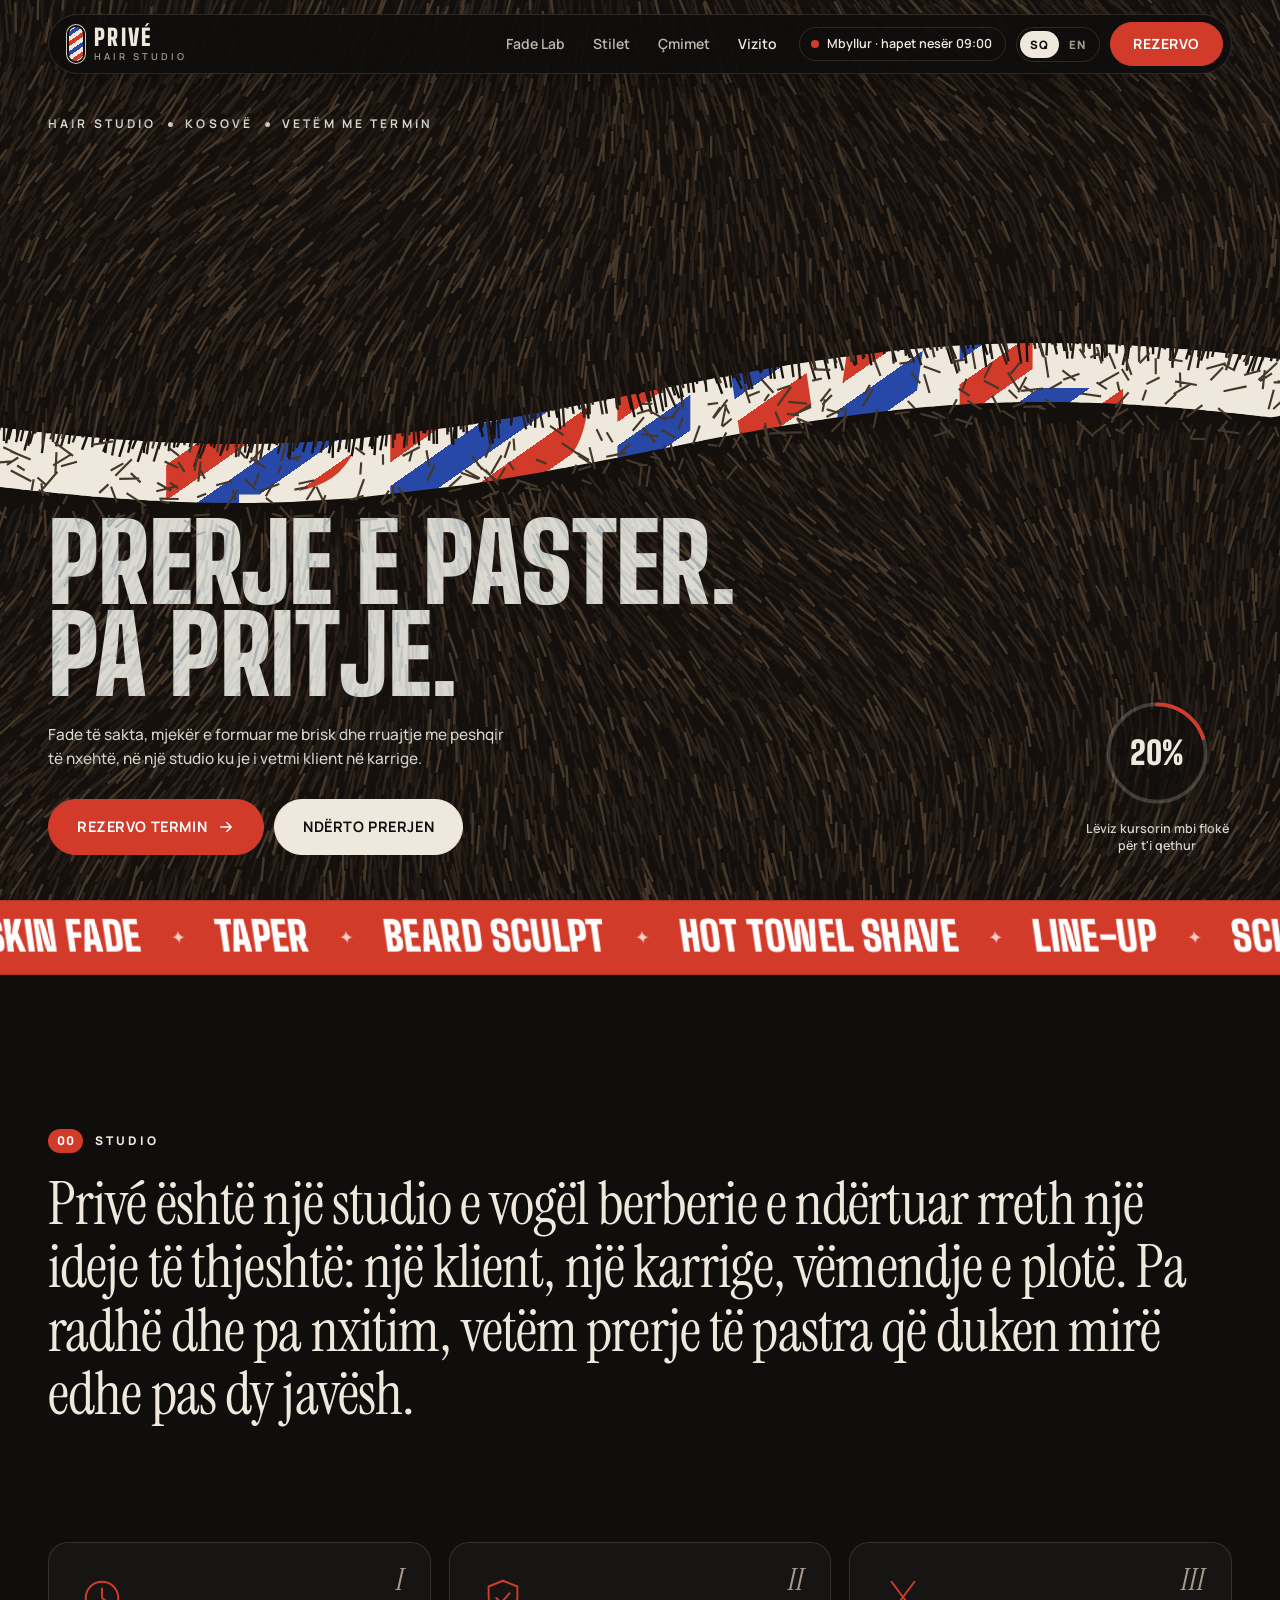
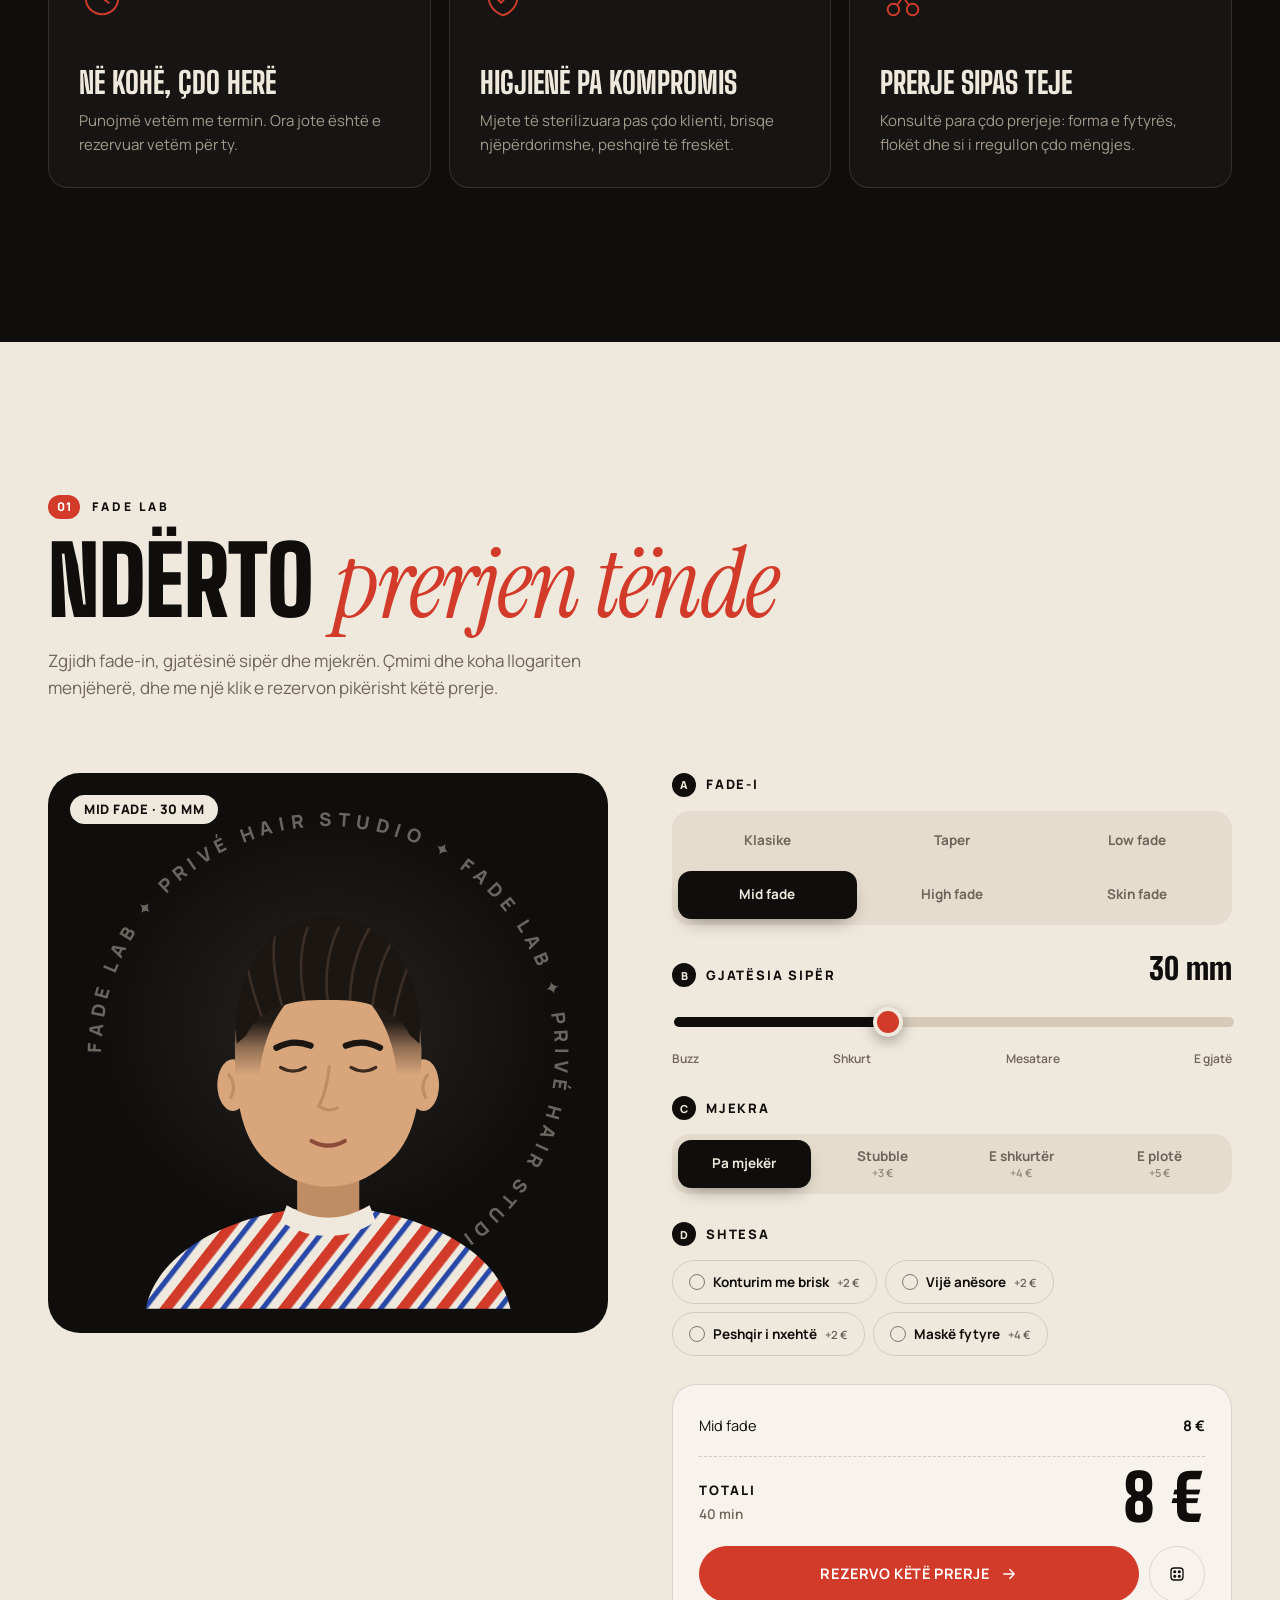
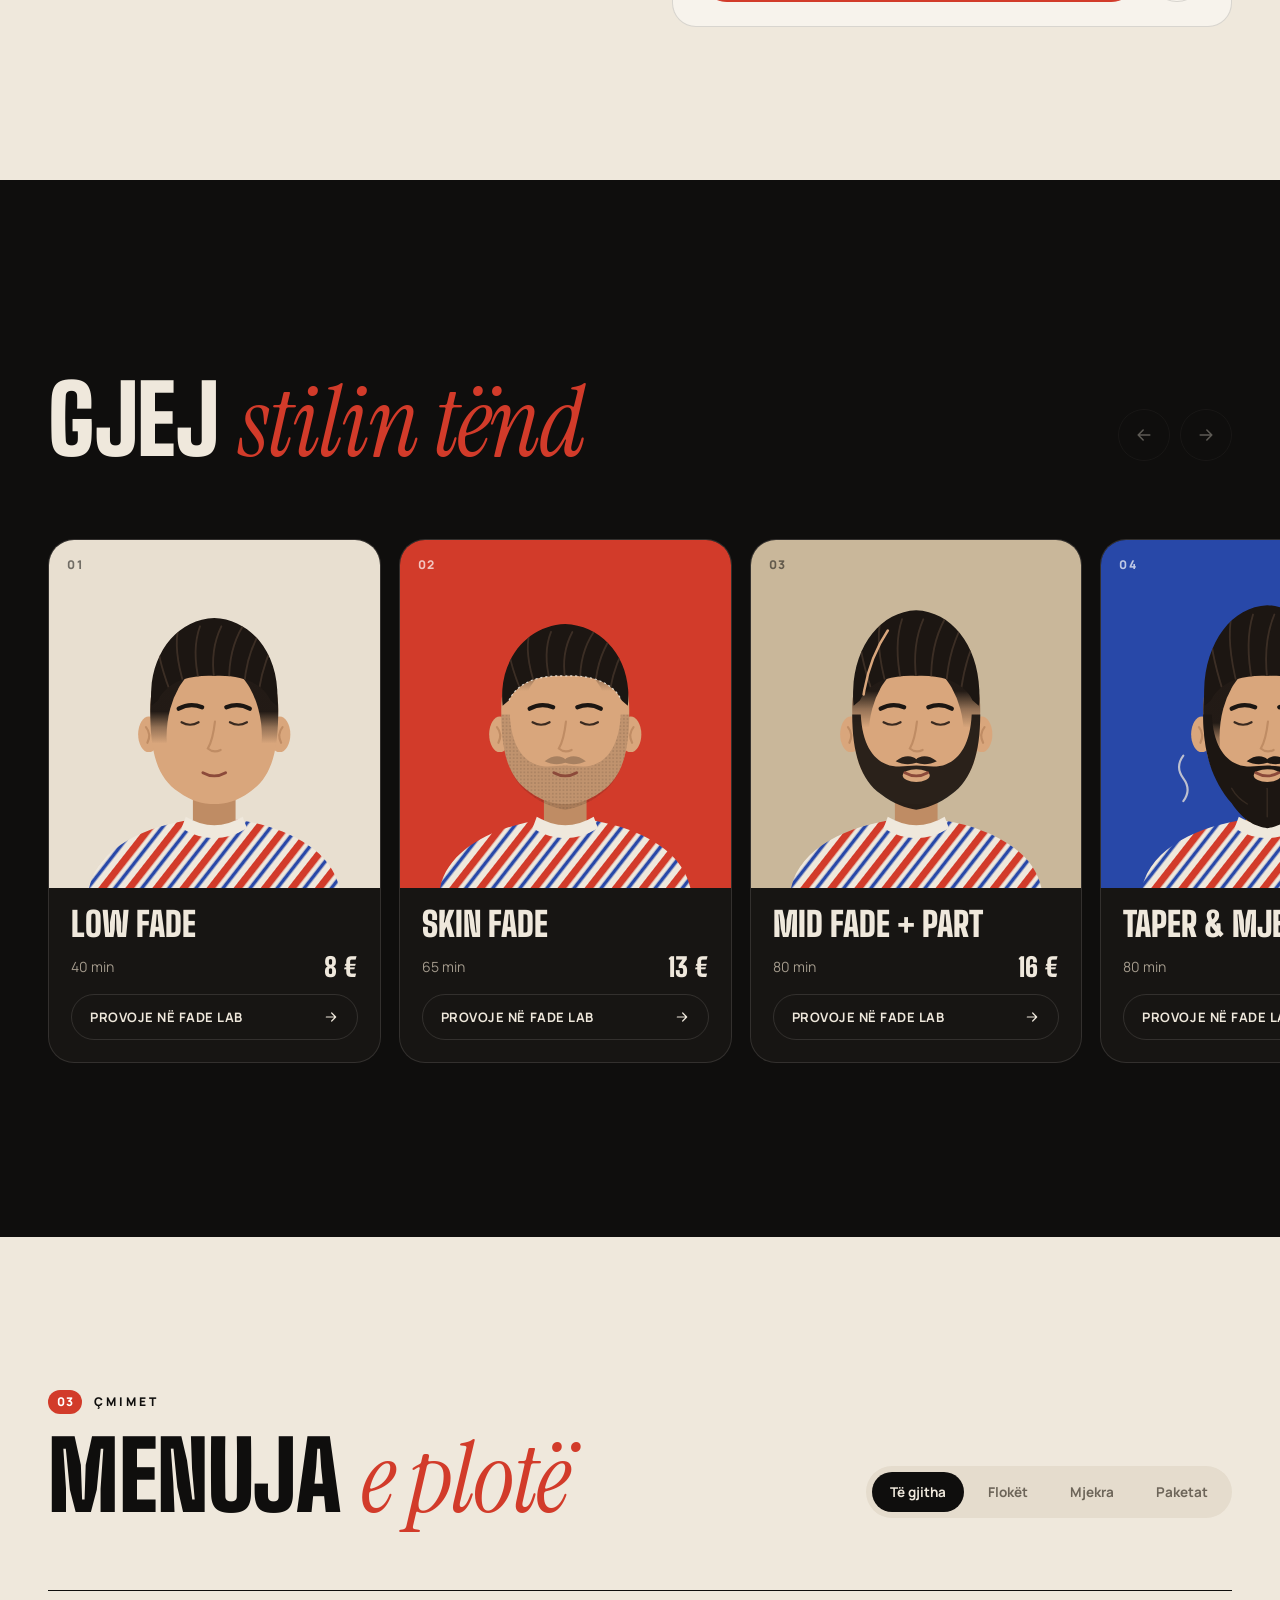
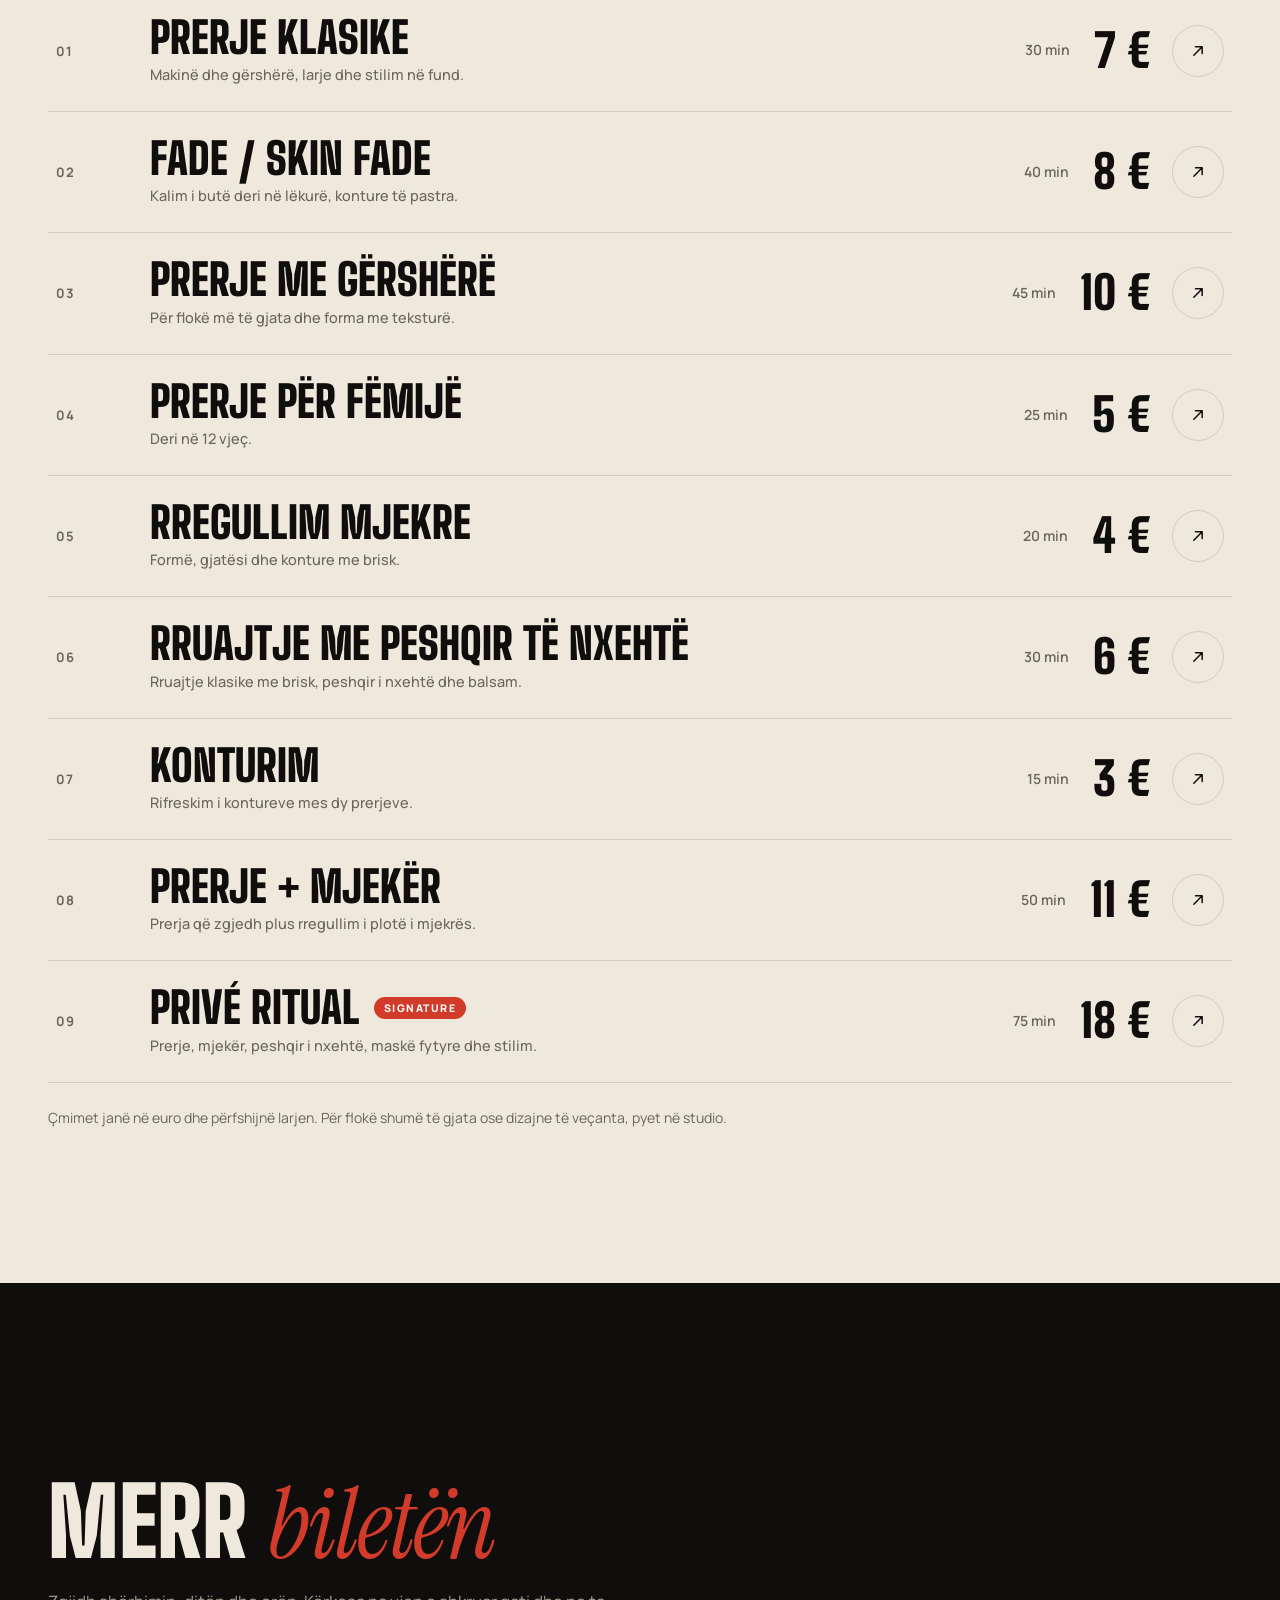
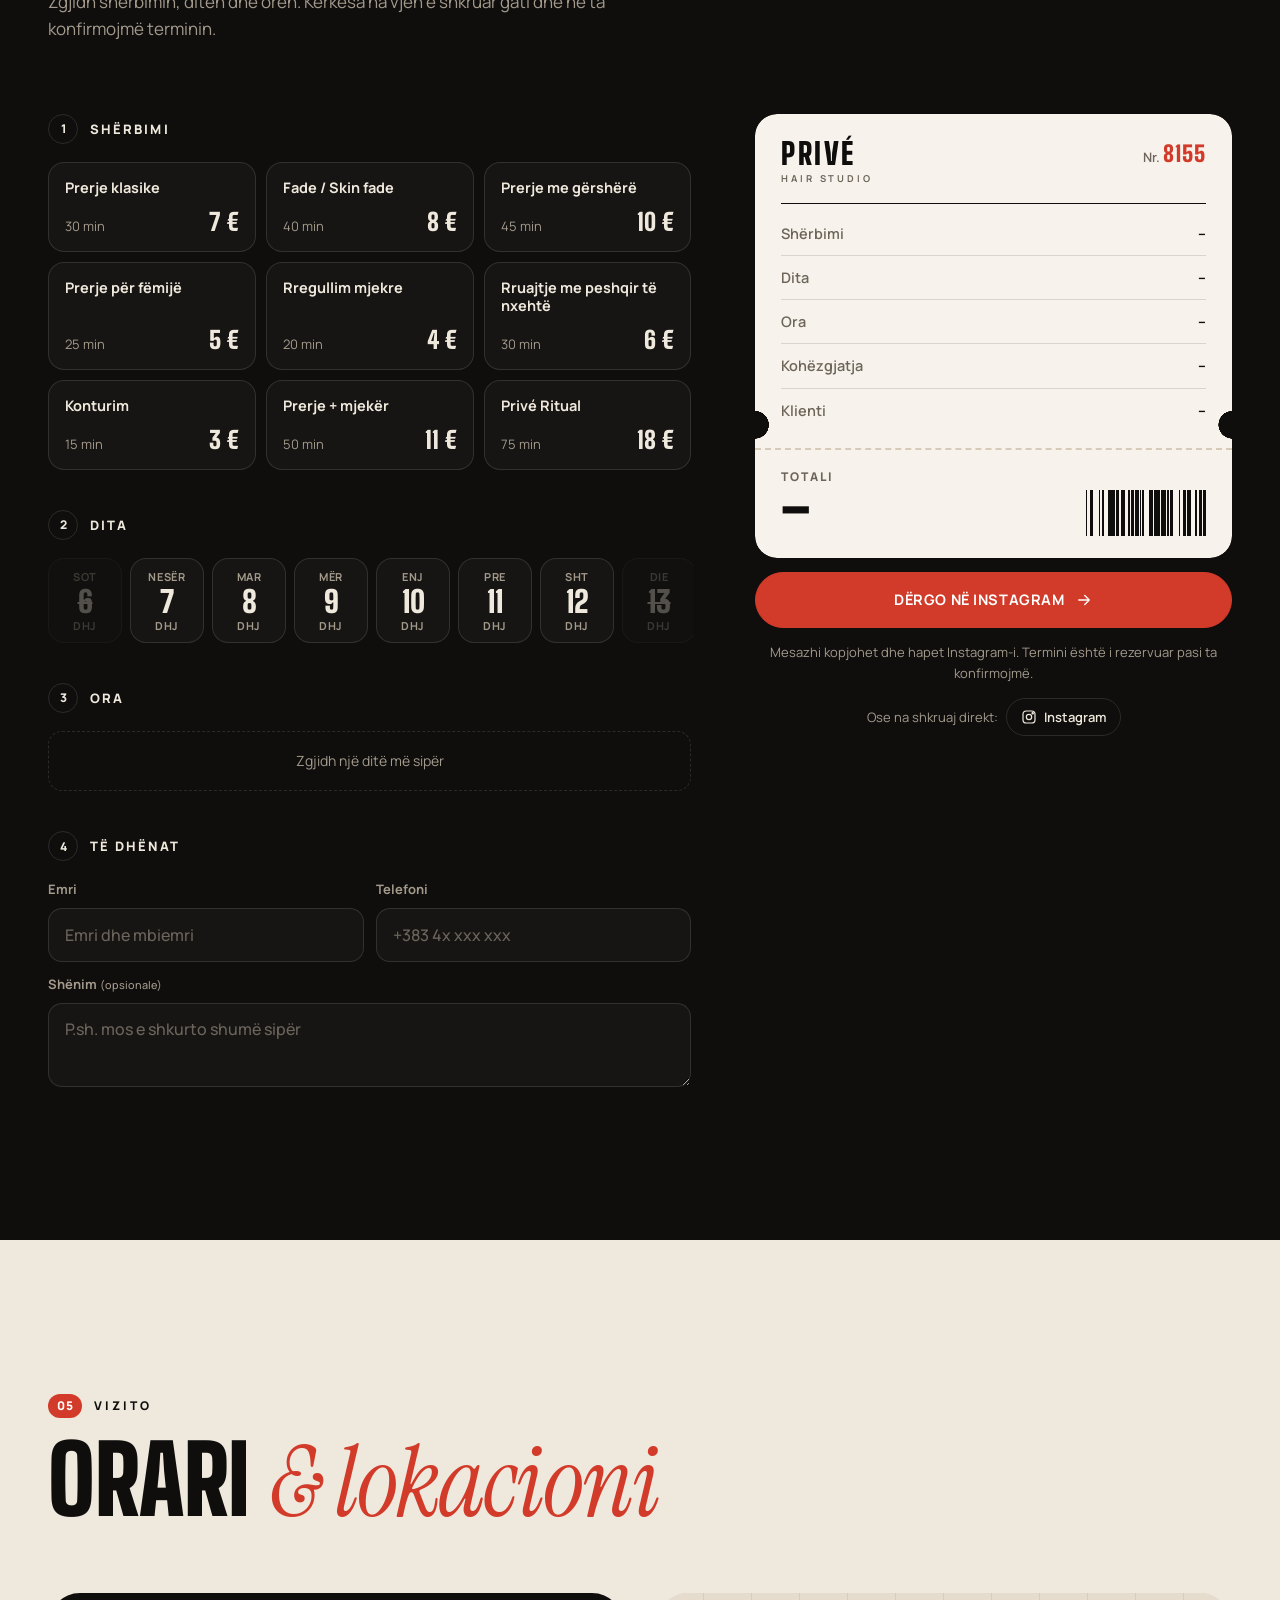
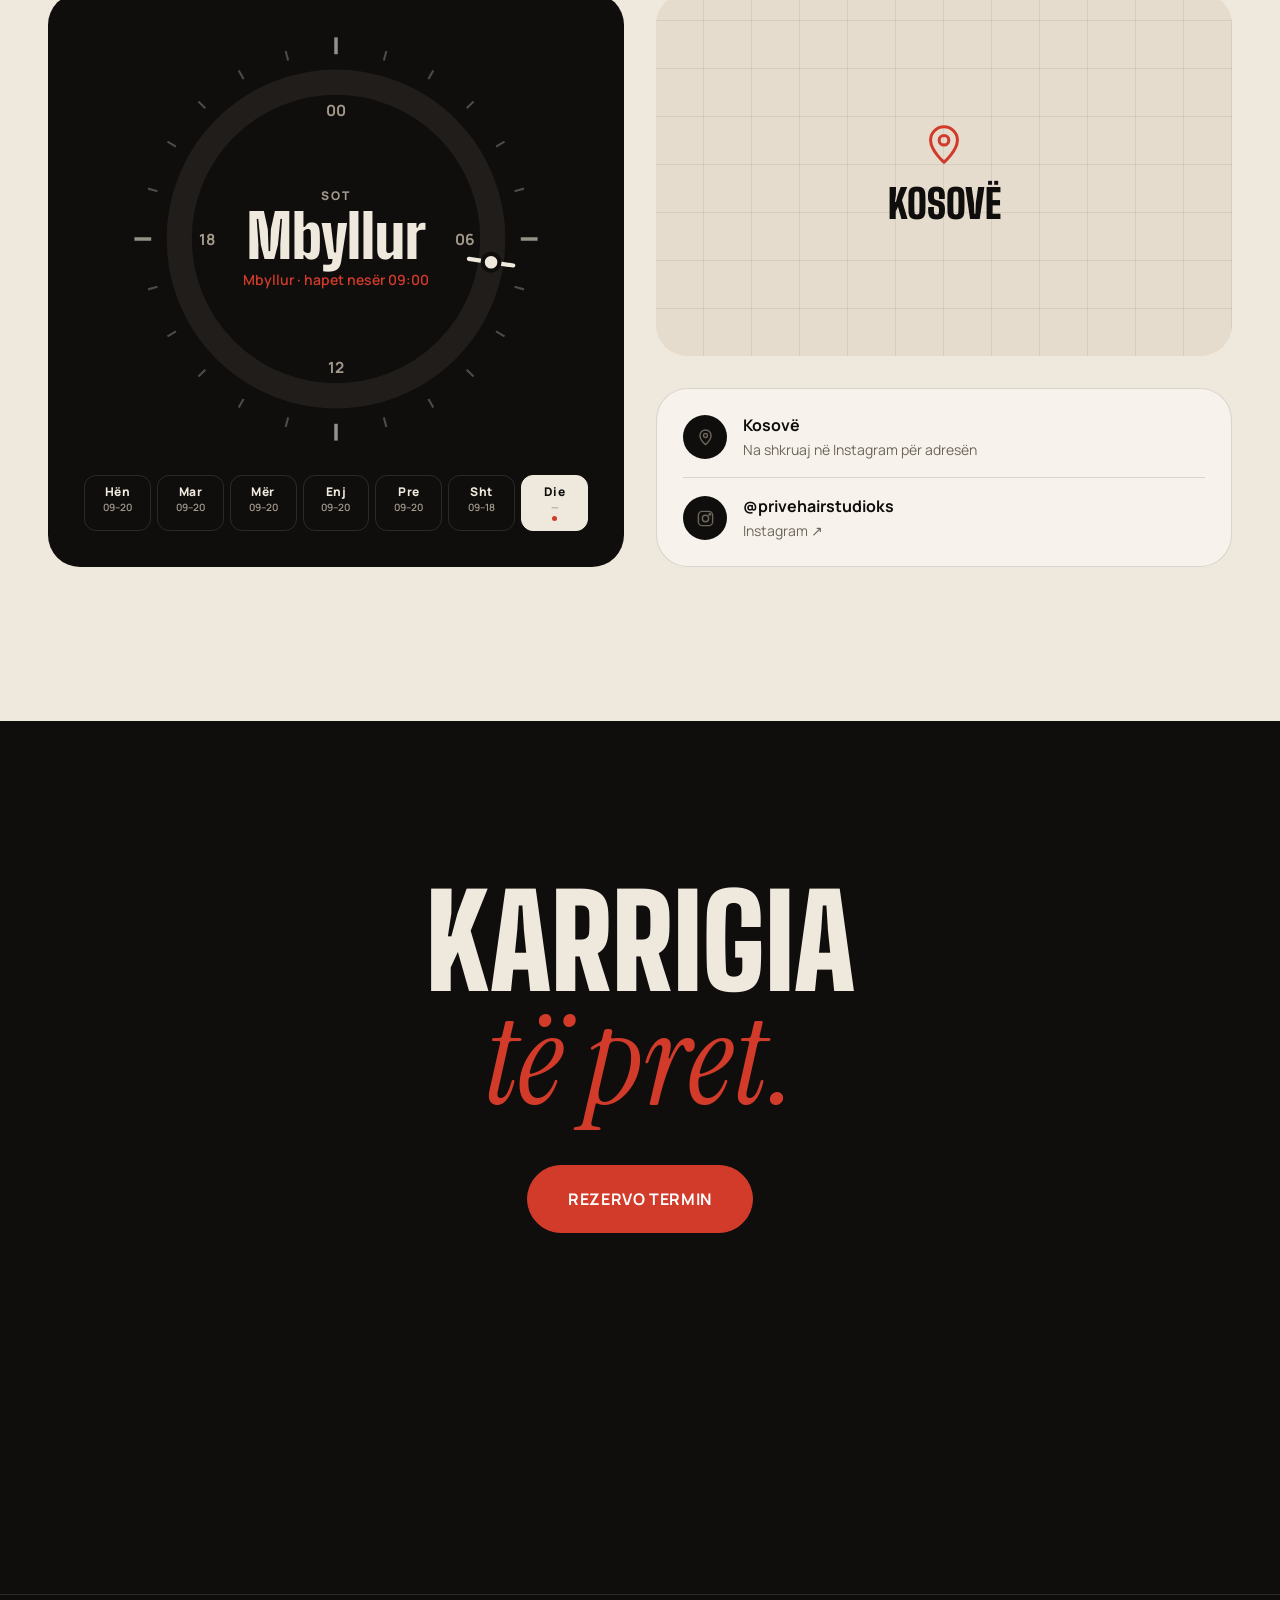
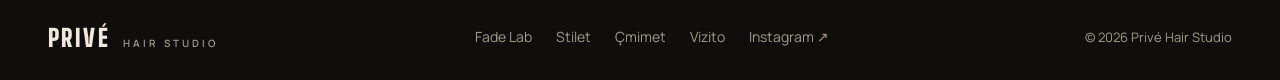
==== commit 1a497cc3: "Add real photo support to the Fade Lab and lookbook - Each fade and beard style can have a real phot" ====
--- a/index.html
+++ b/index.html
@@ -156,12 +156,19 @@
         </div>
 
         <div class="lab__grid">
-          <div class="lab__stage reveal">
+          <div class="lab__stage reveal" id="labStage">
+            <div class="lab__photos" id="labPhotos" aria-hidden="true"><img alt="" decoding="async" /><img alt="" decoding="async" /></div>
             <div class="lab__mirror" aria-hidden="true">
               <svg viewBox="0 0 200 200"><defs><path id="mirrorPath" d="M100,100 m-90,0 a90,90 0 1,1 180,0 a90,90 0 1,1 -180,0"/></defs><text><textPath href="#mirrorPath">FADE LAB ✦ PRIVÉ HAIR STUDIO ✦ FADE LAB ✦ PRIVÉ HAIR STUDIO ✦</textPath></text></svg>
             </div>
             <div class="lab__head" id="labHead"></div>
             <div class="lab__tag" id="labTag" aria-live="polite"></div>
+            <div class="lab__view" id="labView" role="group" data-i18n-attr="aria-label:lab.view" aria-label="Pamja" hidden>
+              <button type="button" data-view="photo" aria-pressed="true" data-i18n="lab.photo">Foto</button>
+              <button type="button" data-view="draw" aria-pressed="false" data-i18n="lab.draw">Ilustrim</button>
+            </div>
+            <figure class="lab__beardpic" id="labBeardPic" hidden><img alt="" decoding="async" /><figcaption></figcaption></figure>
+            <p class="lab__caption" id="labCaption" hidden><b></b><span data-i18n="lab.ref">Foto referuese</span></p>
           </div>
 
           <div class="lab__panel reveal">
--- a/css/styles.css
+++ b/css/styles.css
@@ -125,13 +125,13 @@
 .pole-progress {
   position: fixed; right: 18px; top: 50%; z-index: 30; transform: translateY(-50%);
   width: 12px; height: 150px; padding: 2px; border-radius: 8px;
-  background: rgba(15, 14, 13, .55); border: 1px solid var(--line); backdrop-filter: blur(6px);
+  background: var(--ink); border: 1px solid var(--line);
   opacity: 0; transition: opacity .4s;
 }
 .pole-progress.is-on { opacity: 1; }
 .pole-progress__tube { position: relative; width: 100%; height: 100%; border-radius: 6px; overflow: hidden; background: var(--ink-3); }
 .pole-progress__tube span {
-  position: absolute; left: 0; right: 0; bottom: 0; height: 0;
+  position: absolute; inset: 0; transform: translate3d(0, 100%, 0); will-change: transform;
   background: repeating-linear-gradient(-35deg, var(--bone) 0 5px, var(--red) 5px 10px, var(--bone) 10px 15px, var(--blue) 15px 20px);
   background-size: 100% 200px;
 }
@@ -156,8 +156,7 @@
 .header__bar {
   pointer-events: auto; max-width: var(--max); margin: 0 auto; height: 60px;
   display: flex; align-items: center; gap: 22px; padding: 0 8px 0 20px; border-radius: 999px;
-  background: rgba(15, 14, 13, .88); border: 1px solid var(--line);
-  backdrop-filter: blur(16px) saturate(150%); -webkit-backdrop-filter: blur(16px) saturate(150%);
+  background: rgba(15, 14, 13, .95); border: 1px solid var(--line);
   box-shadow: 0 18px 40px -24px rgba(0, 0, 0, .8);
 }
 .brand { display: inline-flex; align-items: center; gap: 11px; }
@@ -206,7 +205,7 @@
 /* ---------- Hero ---------- */
 .hero {
   position: relative; height: 100vh; height: 100svh; min-height: 640px; max-height: 1100px;
-  overflow: hidden; background: var(--bone); color: var(--ink);
+  overflow: hidden; background: var(--bone); color: var(--ink); contain: layout paint;
   touch-action: pan-y; user-select: none; -webkit-user-select: none;
 }
 .has-clipper .hero { cursor: none; }
@@ -218,9 +217,7 @@
   background: repeating-linear-gradient(-35deg, var(--red) 0 .06em, var(--bone) .06em .1em, var(--blue) .1em .16em, var(--bone) .16em .2em);
   background-size: 200% 200%;
   -webkit-background-clip: text; background-clip: text; color: transparent;
-  animation: stripes 6s linear infinite;
-}
-@keyframes stripes { to { background-position: 0 -1.4em; } }
+}
 .hero__hair { position: absolute; inset: 0; width: 100%; height: 100%; }
 .no-hair .hero__hair { display: none; }
 
@@ -324,13 +321,68 @@
     var(--ink);
   display: grid; place-items: center;
 }
-.lab__mirror { position: absolute; inset: 5%; animation: spin 40s linear infinite; }
+.lab__mirror { position: absolute; inset: 5%; animation: spin 40s linear infinite; will-change: transform; }
 .lab__mirror text { font: 800 7.4px var(--sans); letter-spacing: .32em; fill: rgba(239, 232, 220, .4); }
 @keyframes spin { to { transform: rotate(360deg); } }
 .lab__head { position: relative; width: 74%; margin-top: 10%; }
 .lab__head svg { width: 100%; height: auto; }
 .lab__head.is-swap svg { animation: swap .45s var(--ease); }
 @keyframes swap { 0% { transform: scale(.97); } 60% { transform: scale(1.015); } }
+/* photo mode: a real photo of the chosen fade fills the stage and the drawing
+   of the exact combination becomes a small card */
+.lab__photos { position: absolute; inset: 0; }
+.lab__photos img {
+  position: absolute; inset: 0; width: 100%; height: 100%; object-fit: cover;
+  opacity: 0; transform: scale(1.04); transition: opacity .6s var(--ease), transform 1.2s var(--ease);
+}
+.lab__photos img.is-on { opacity: 1; transform: none; }
+.lab__photos::after {
+  content: ""; position: absolute; inset: 0; pointer-events: none; opacity: 0; transition: opacity .5s;
+  background: linear-gradient(to top, rgba(15, 14, 13, .82), rgba(15, 14, 13, 0) 46%), linear-gradient(to bottom, rgba(15, 14, 13, .45), rgba(15, 14, 13, 0) 22%);
+}
+.lab__stage:not(.is-photo) .lab__photos img { opacity: 0; }
+.is-photo .lab__photos::after { opacity: 1; }
+.lab__mirror, .lab__head { transition: opacity .4s, transform .5s var(--ease), width .5s var(--ease); }
+.is-photo .lab__mirror { opacity: 0; }
+.is-photo .lab__head {
+  position: absolute; right: 18px; bottom: 18px; width: 27%; margin: 0; padding: 26px 6px 0;
+  border-radius: 18px; background: var(--ink); border: 1px solid rgba(239, 232, 220, .2);
+  box-shadow: 0 18px 40px -16px rgba(0, 0, 0, .7); overflow: hidden;
+}
+.is-photo .lab__head::before {
+  content: attr(data-label); position: absolute; top: 9px; left: 0; right: 0; text-align: center;
+  font: 800 9.5px/1 var(--sans); letter-spacing: .14em; text-transform: uppercase; color: var(--muted);
+}
+.lab__caption {
+  position: absolute; left: 24px; bottom: 22px; right: 36%; display: flex; flex-direction: column; gap: 4px; color: var(--bone);
+}
+.lab__caption b { font: 900 clamp(34px, 4vw, 54px)/.9 var(--display); text-transform: uppercase; }
+.lab__caption span { font: 600 12px/1 var(--sans); letter-spacing: .14em; text-transform: uppercase; color: rgba(239, 232, 220, .7); }
+.lab__view {
+  position: absolute; top: 22px; right: 22px; display: inline-flex; padding: 3px; border-radius: 999px;
+  background: rgba(15, 14, 13, .78); border: 1px solid rgba(239, 232, 220, .2);
+}
+.lab__view button {
+  border: 0; background: none; padding: 7px 12px; border-radius: 999px;
+  font: 800 11.5px/1 var(--sans); letter-spacing: .06em; text-transform: uppercase; color: var(--muted);
+  transition: background .2s, color .2s;
+}
+.lab__view button[aria-pressed="true"] { background: var(--bone); color: var(--ink); }
+.lab__beardpic {
+  position: absolute; right: 18px; top: 70px; width: 22%; margin: 0; text-align: center;
+  animation: pop .45s var(--ease);
+}
+.lab__beardpic img { width: 100%; aspect-ratio: 1; object-fit: cover; border-radius: 50%; border: 3px solid var(--bone); box-shadow: 0 12px 30px -10px rgba(0, 0, 0, .7); }
+.lab__beardpic figcaption {
+  display: inline-block; margin-top: -12px; position: relative; padding: 5px 10px; border-radius: 999px;
+  background: var(--bone); color: var(--ink); font: 800 10.5px/1 var(--sans); letter-spacing: .06em; text-transform: uppercase;
+}
+@keyframes pop { from { opacity: 0; transform: scale(.8); } }
+.look__art--photo { place-items: stretch; }
+.look__art--photo img { width: 100%; height: 100%; object-fit: cover; transition: transform .7s var(--ease); }
+.look:hover .look__art--photo img { transform: scale(1.05); }
+.look__art--photo .look__n { z-index: 1; color: #fff; text-shadow: 0 1px 6px rgba(0, 0, 0, .5); }
+
 .lab__tag {
   position: absolute; top: 22px; left: 22px; padding: 8px 14px; border-radius: 999px;
   background: var(--bone); color: var(--ink); font: 800 13px/1 var(--sans); letter-spacing: .04em; text-transform: uppercase;
@@ -664,7 +716,7 @@
 .finale__word {
   margin-top: clamp(40px, 6vw, 80px); font: 900 clamp(140px, 30vw, 500px)/.74 var(--display); letter-spacing: -.01em;
   color: transparent; -webkit-text-stroke: 1.5px rgba(239, 232, 220, .18); user-select: none;
-  transform: translateY(var(--fy, 0)); white-space: nowrap;
+  white-space: nowrap; will-change: transform;
 }
 .footer { background: var(--ink); border-top: 1px solid var(--line); padding: 28px 0 calc(28px + env(safe-area-inset-bottom)); }
 .footer__inner { display: flex; align-items: center; justify-content: space-between; gap: 20px; flex-wrap: wrap; }
@@ -678,8 +730,8 @@
 .dock {
   position: fixed; left: 12px; right: 12px; bottom: calc(12px + env(safe-area-inset-bottom)); z-index: 50;
   display: none; gap: 8px; padding: 8px; border-radius: 999px;
-  background: rgba(15, 14, 13, .82); border: 1px solid var(--line);
-  backdrop-filter: blur(14px); -webkit-backdrop-filter: blur(14px); box-shadow: 0 20px 40px -10px rgba(0, 0, 0, .6);
+  background: rgba(15, 14, 13, .96); border: 1px solid var(--line);
+  box-shadow: 0 20px 40px -10px rgba(0, 0, 0, .6);
   transform: translateY(150%); transition: transform .5s var(--ease);
 }
 .dock.is-on { transform: none; }
@@ -720,7 +772,7 @@
   }
   .menu-open .nav { opacity: 1; visibility: visible; pointer-events: auto; }
   .menu-open { overflow: hidden; }
-  .menu-open .header__bar { background: transparent; border-color: transparent; box-shadow: none; backdrop-filter: none; -webkit-backdrop-filter: none; }
+  .menu-open .header__bar { background: transparent; border-color: transparent; box-shadow: none; }
   .nav a:not(.btn) { font: 900 clamp(48px, 13vw, 76px)/1.02 var(--display); text-transform: uppercase; color: var(--bone); gap: 14px; }
   .nav__n { font-size: 13px; }
   .nav__cta { display: inline-flex; margin-top: 28px; }
@@ -762,6 +814,11 @@
   .receipt { padding: 20px; }
   .receipt__total b { font-size: 54px; }
   .lab__tag { top: 14px; left: 14px; font-size: 11.5px; }
+  .lab__view { top: 12px; right: 12px; }
+  .lab__view button { padding: 6px 9px; font-size: 10.5px; }
+  .is-photo .lab__head { right: 12px; bottom: 12px; width: 32%; padding-top: 22px; }
+  .lab__caption { left: 16px; bottom: 16px; }
+  .lab__beardpic { right: 12px; top: 56px; width: 25%; }
   .tabs { width: 100%; overflow-x: auto; flex-wrap: nowrap; scrollbar-width: none; }
   .tabs button { flex: none; }
   .row__book { width: 44px; height: 44px; }
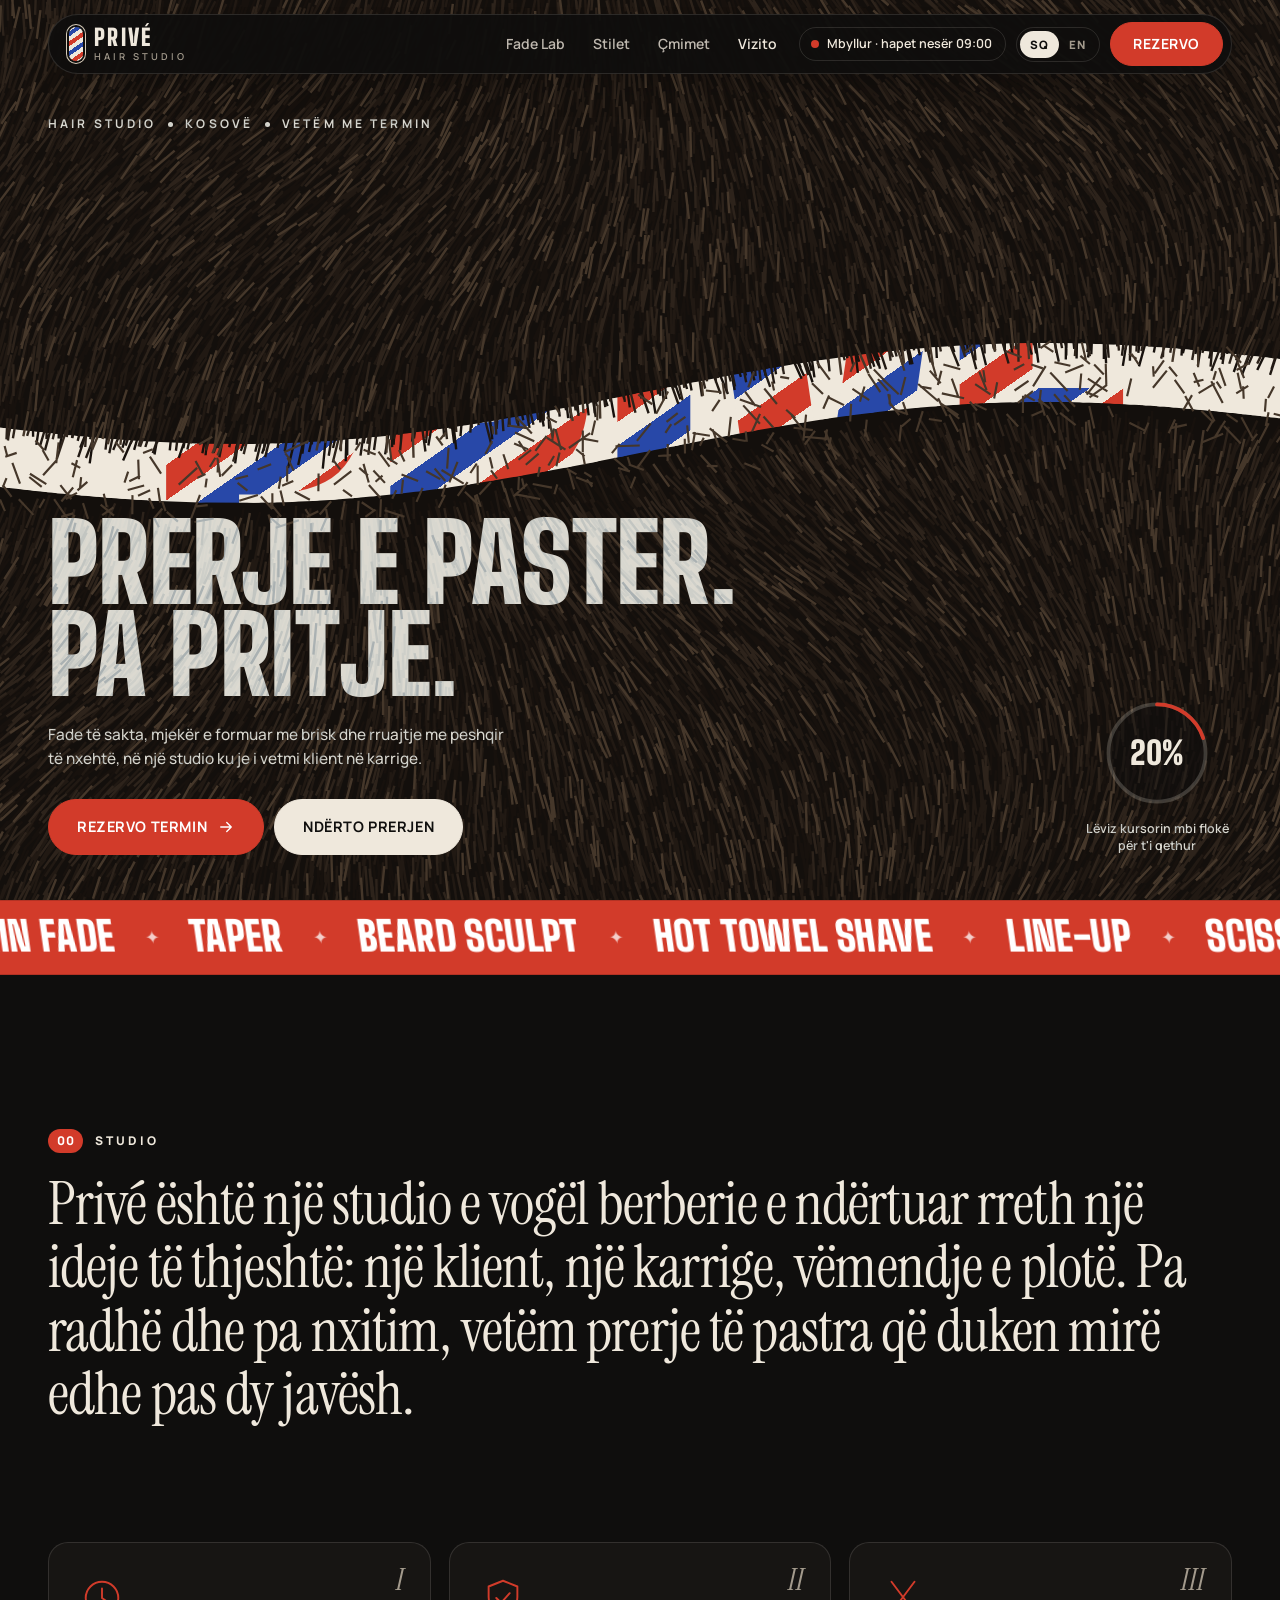
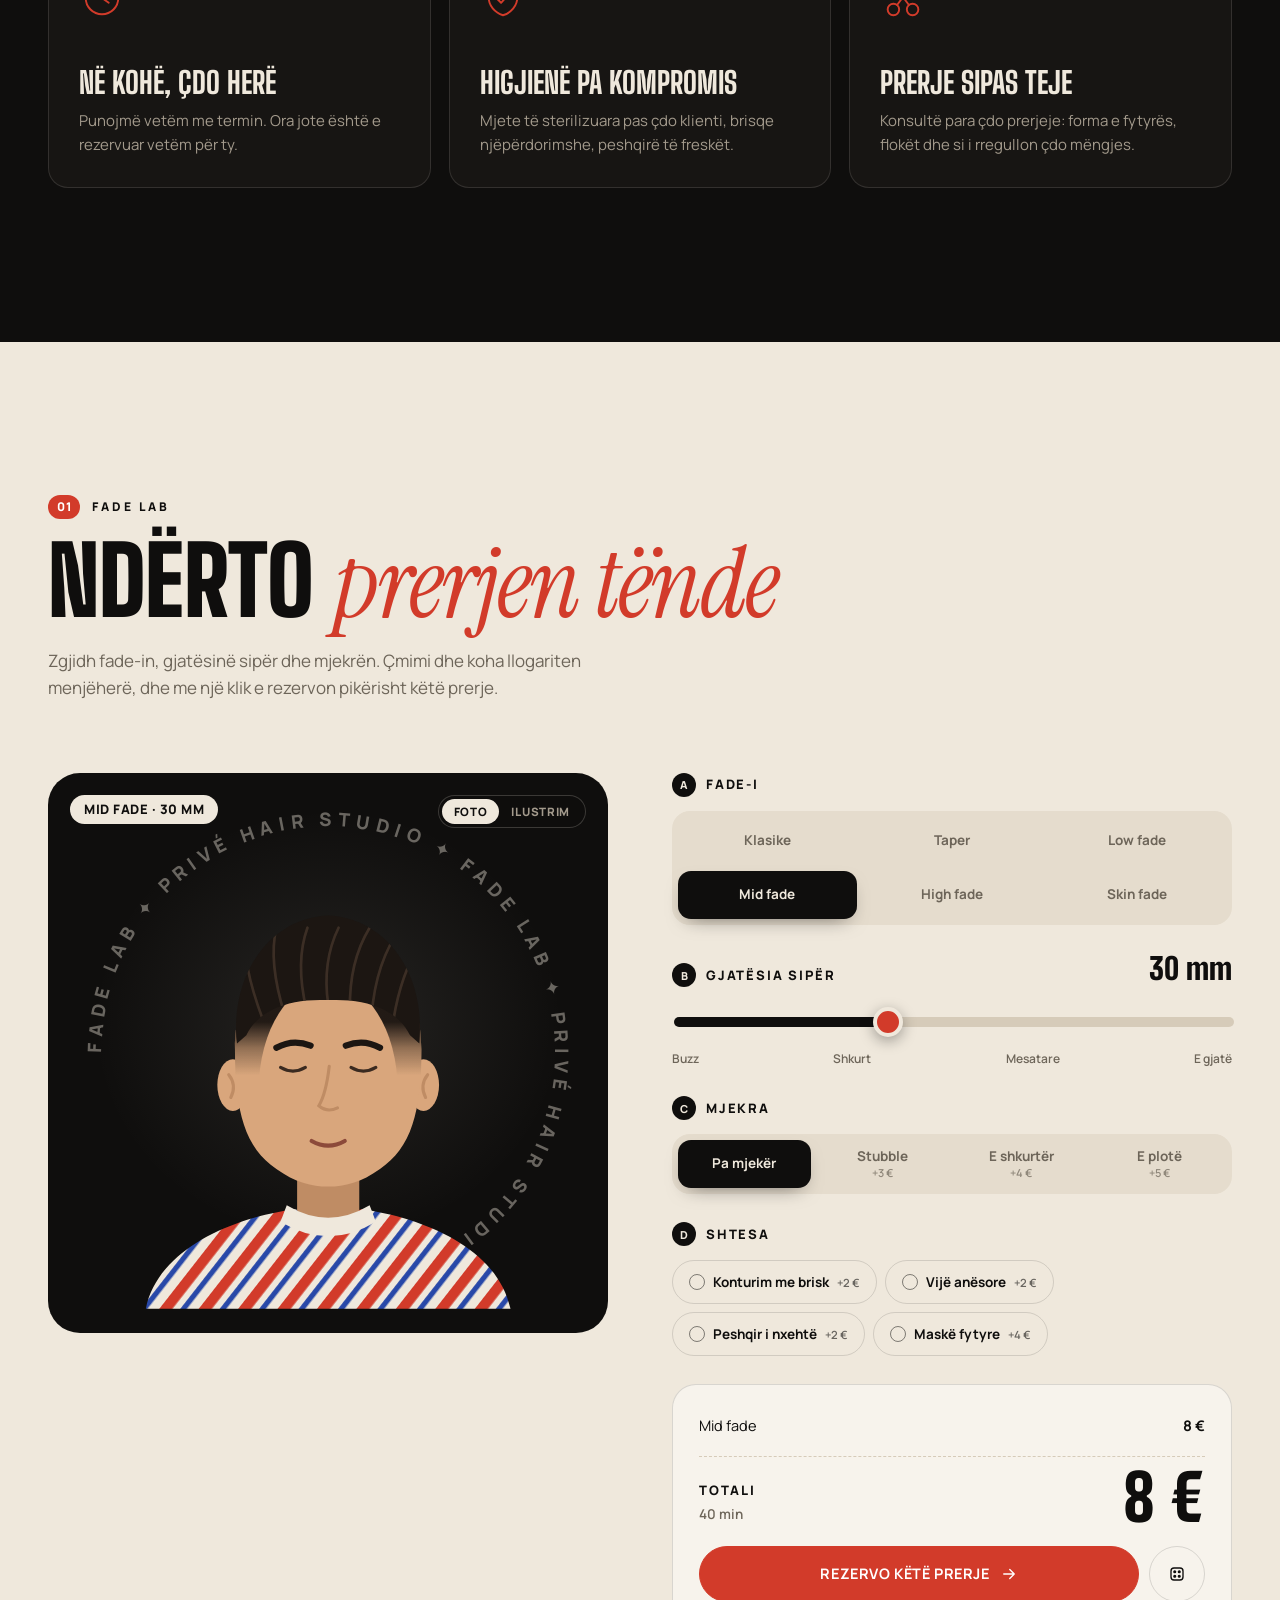
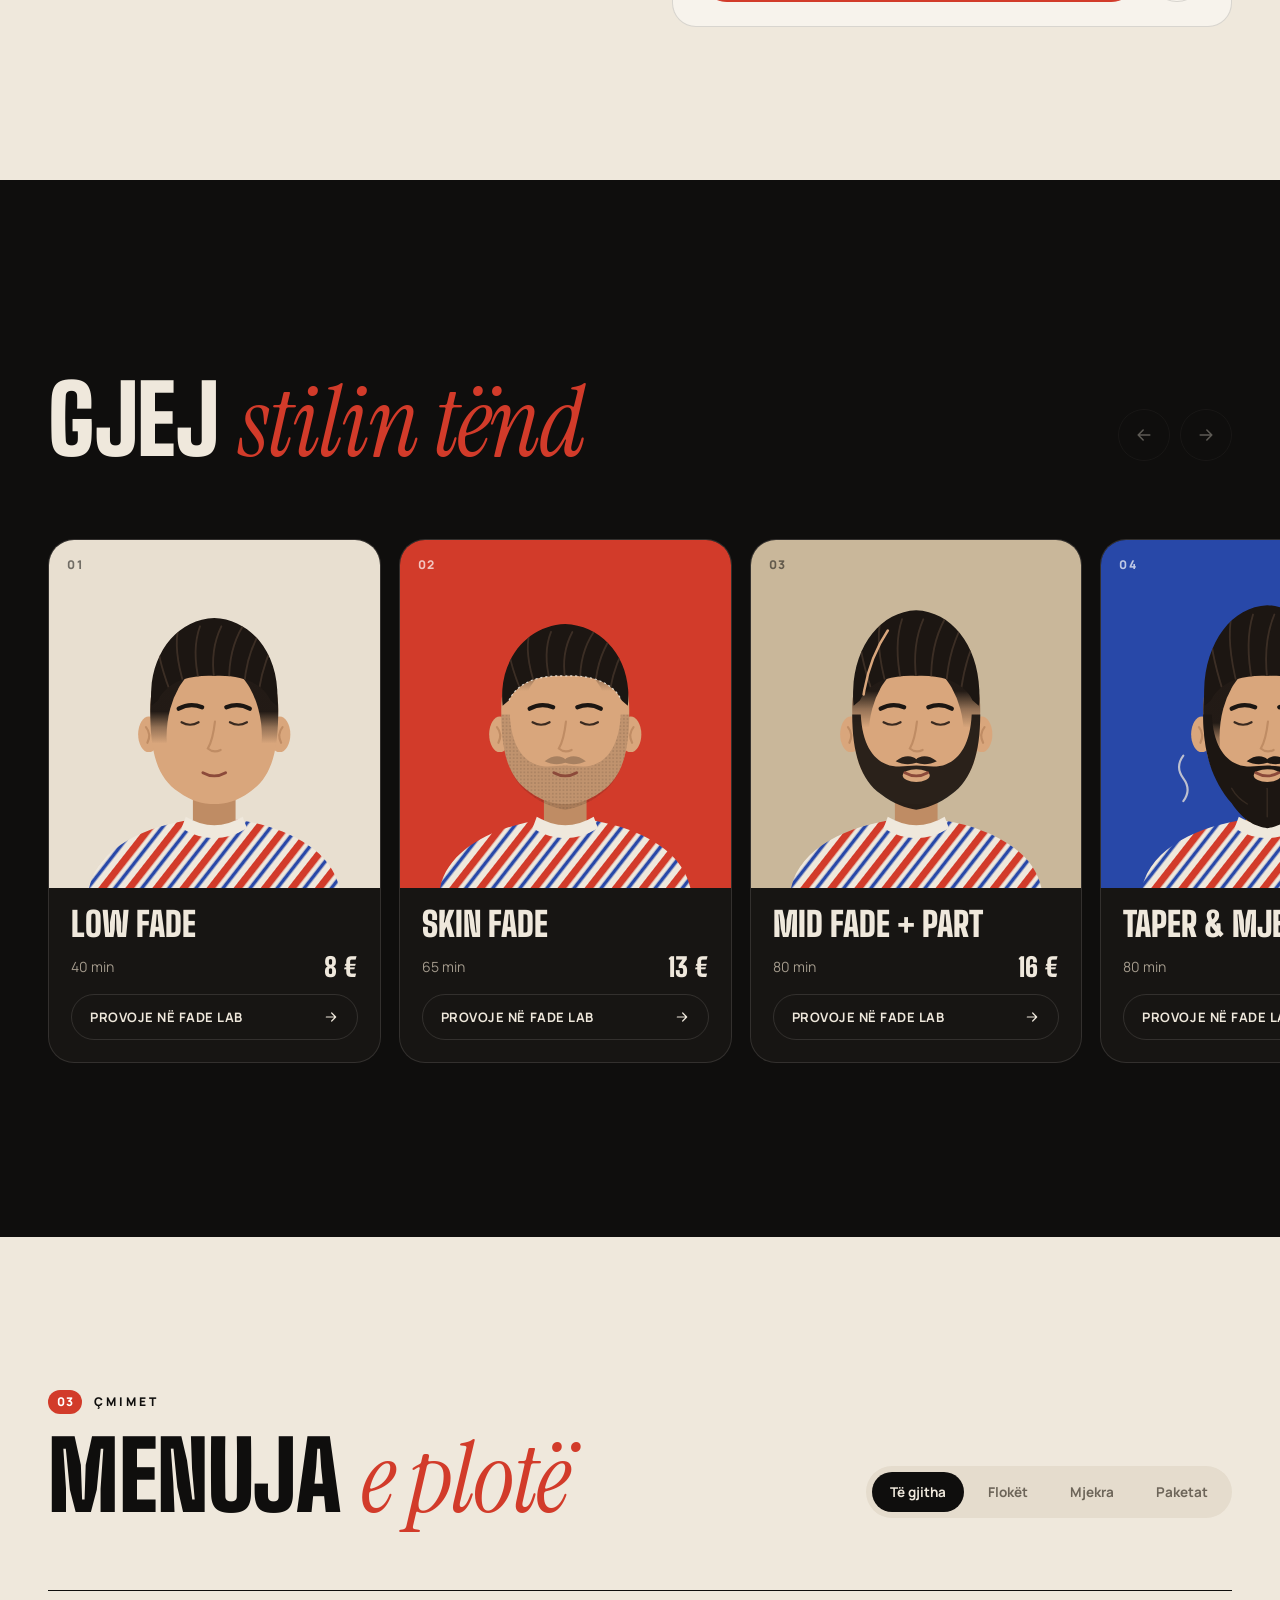
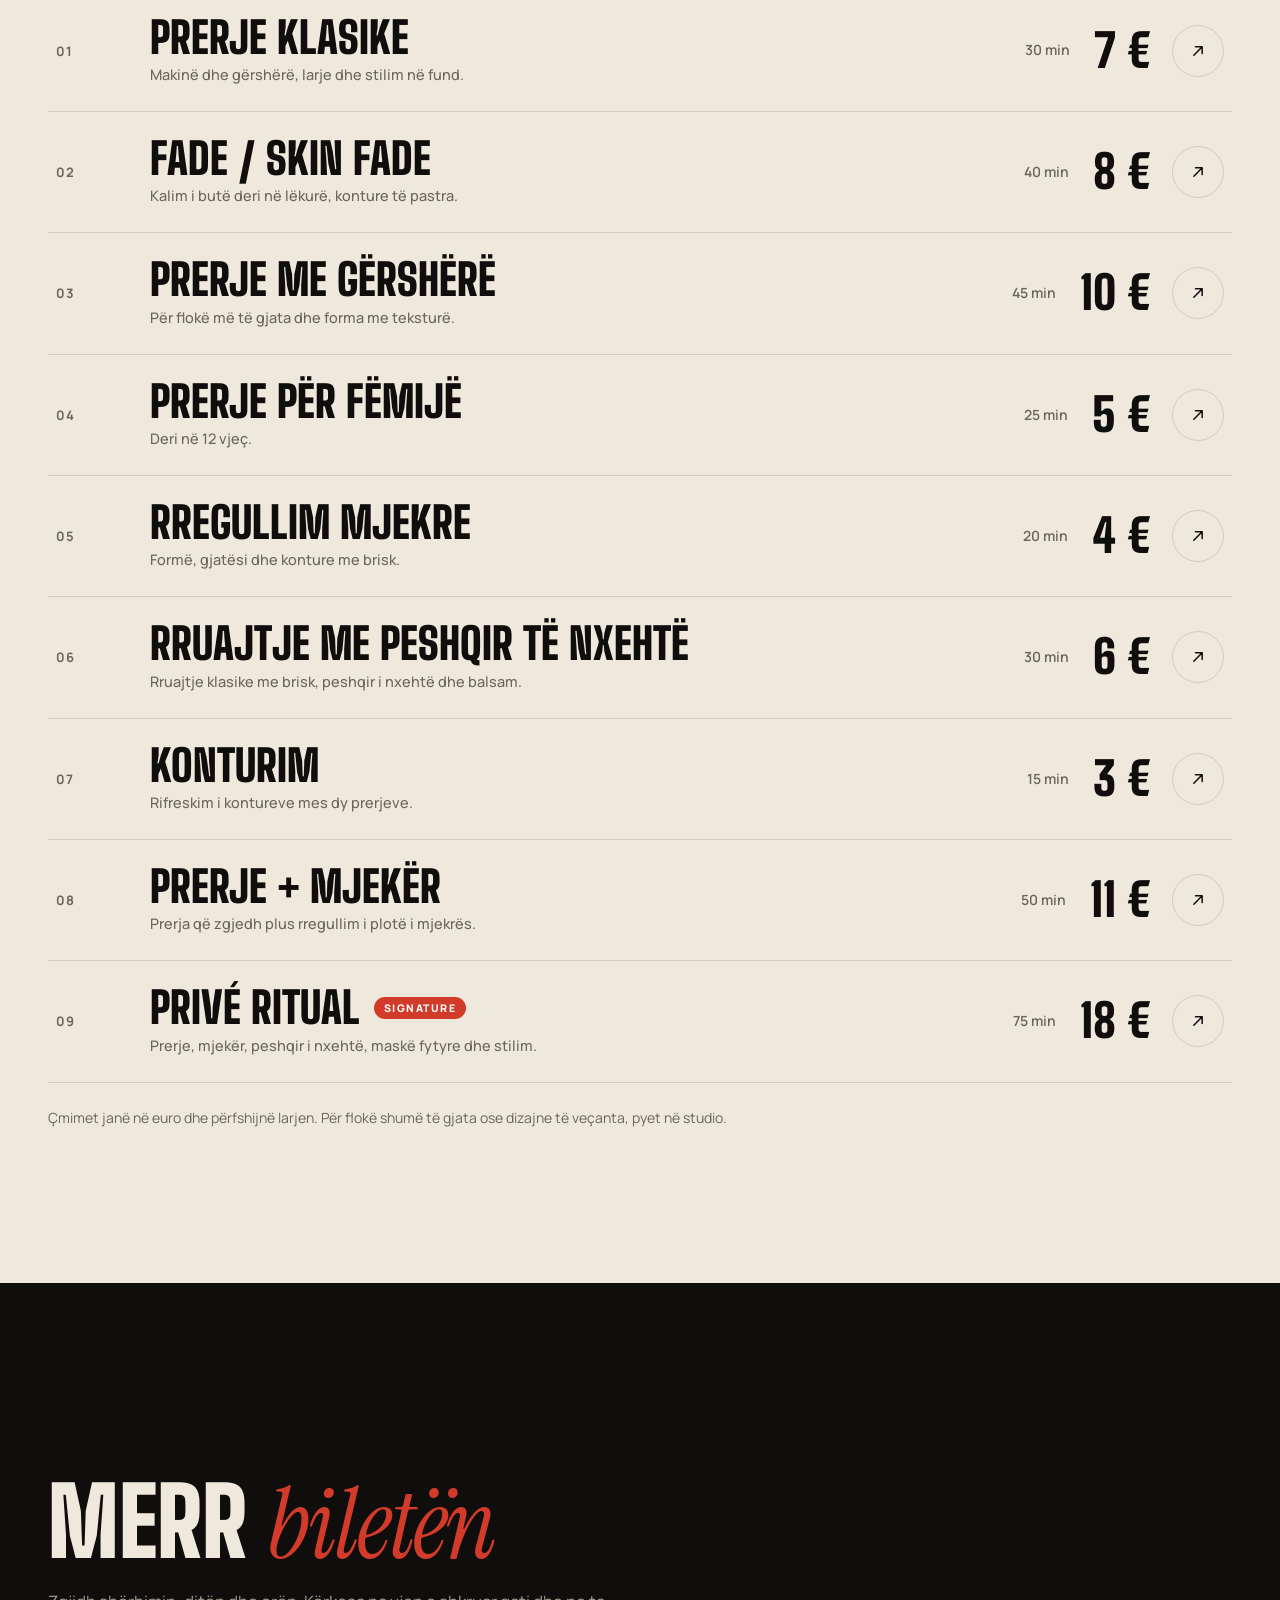
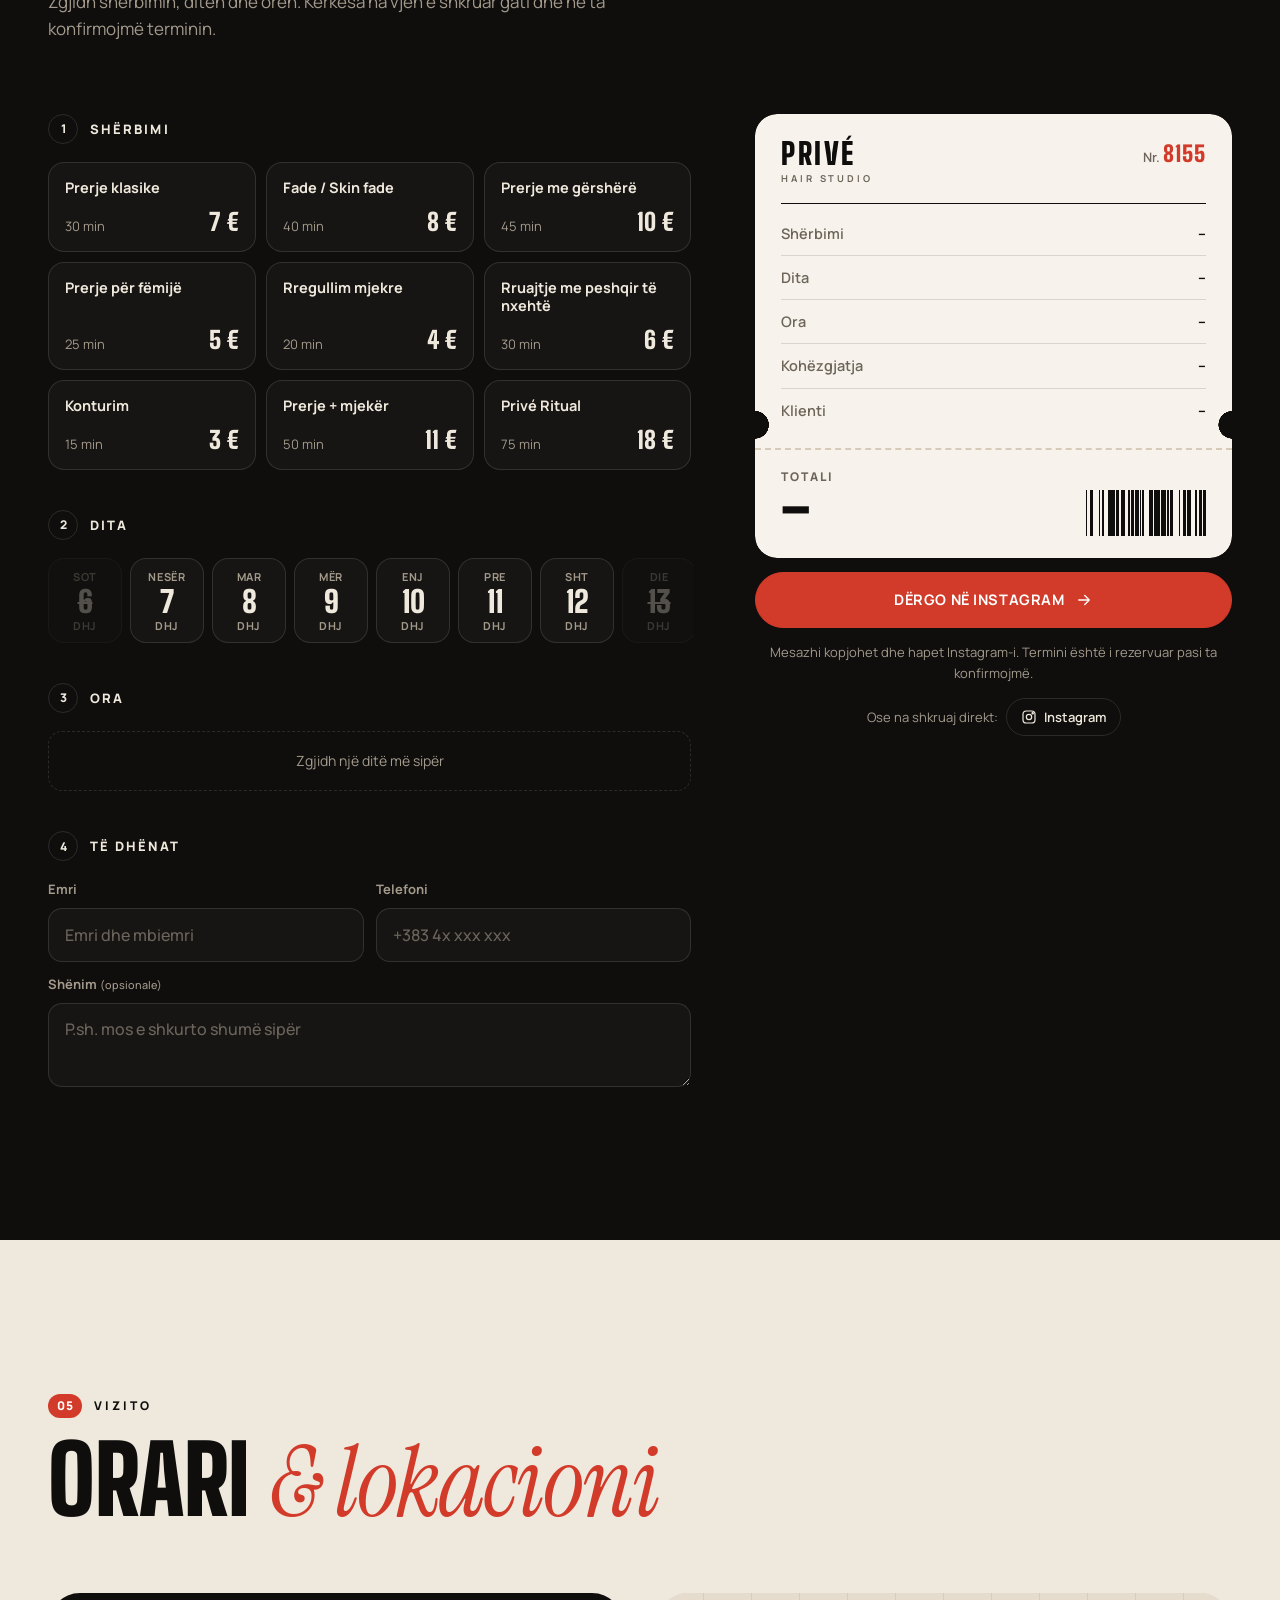
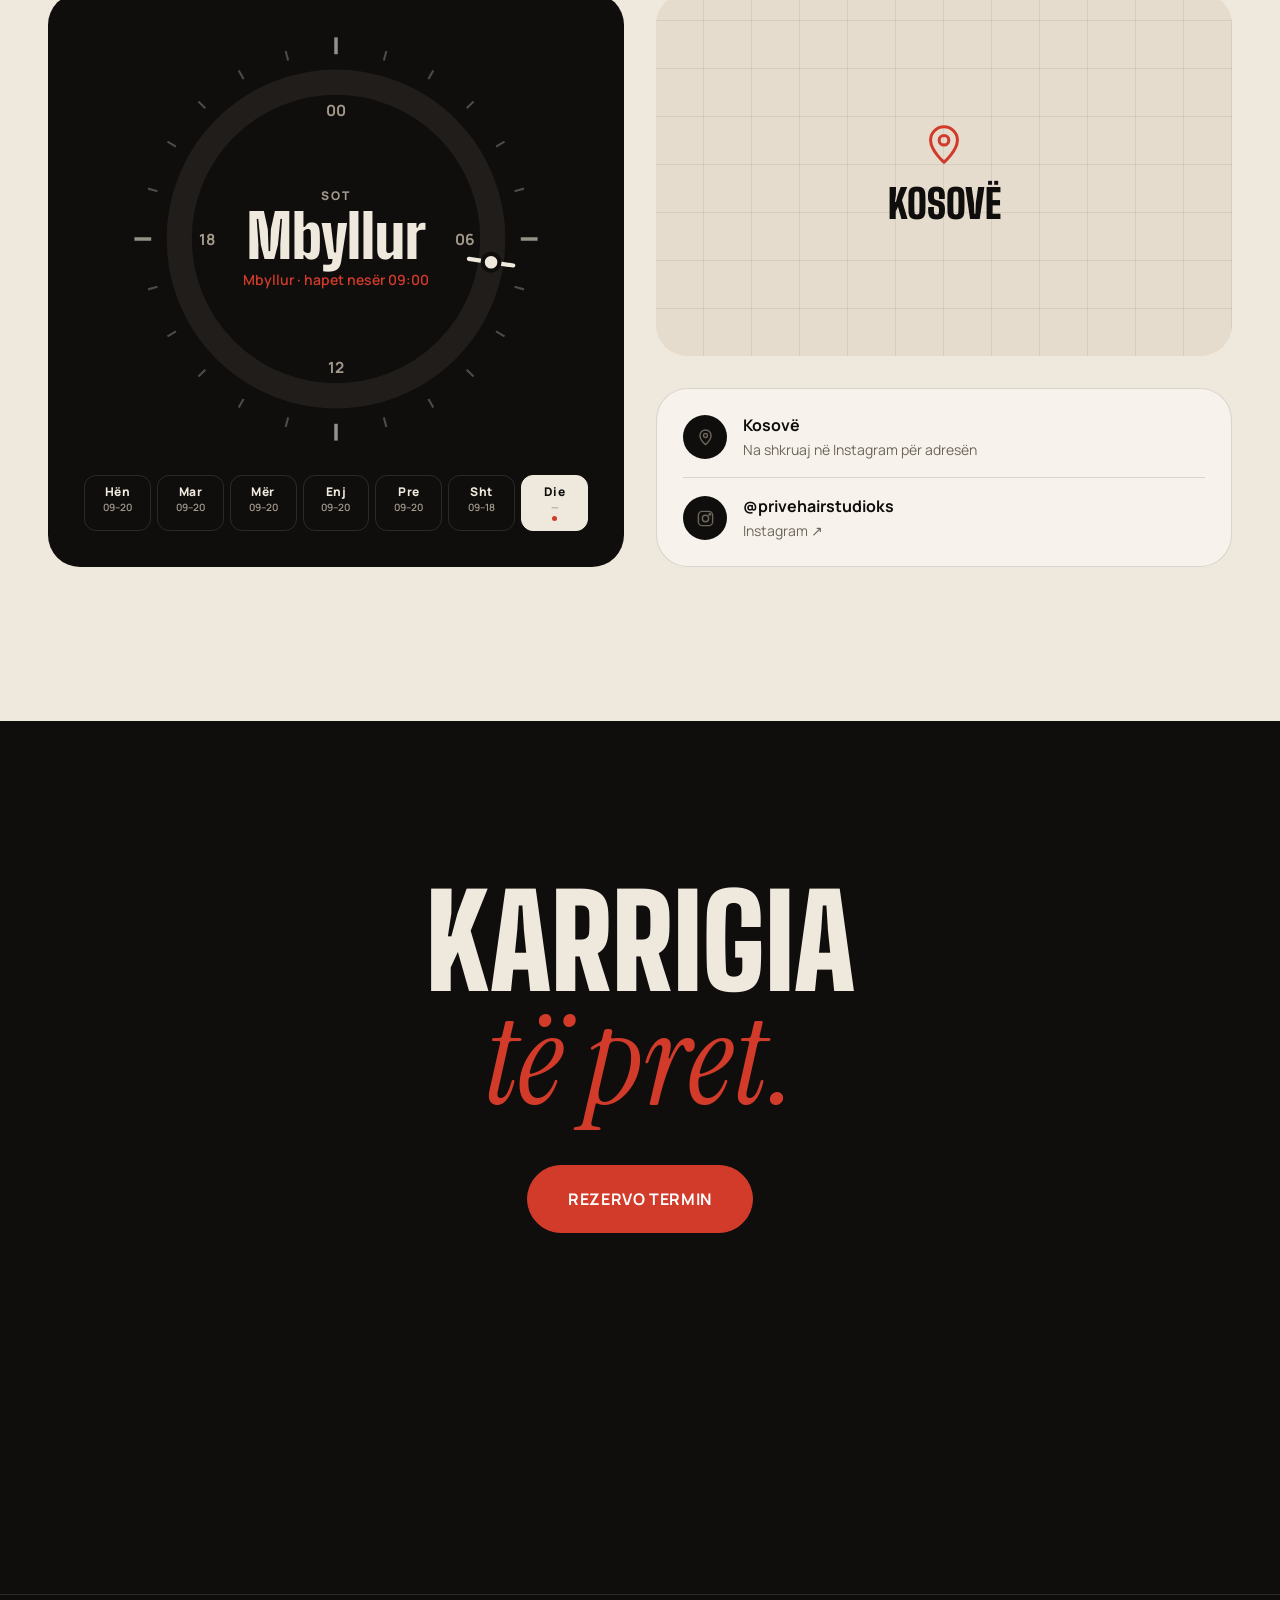
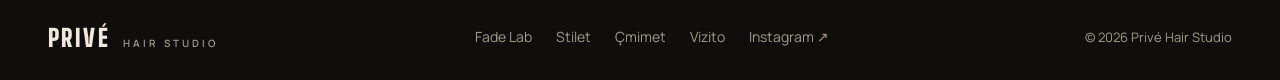
==== commit 26e2b124: "Show real photos in the Fade Lab Each fade style (and the full beard) now has a real photo, so the F" ====
--- a/index.html
+++ b/index.html
@@ -168,7 +168,7 @@
               <button type="button" data-view="draw" aria-pressed="false" data-i18n="lab.draw">Ilustrim</button>
             </div>
             <figure class="lab__beardpic" id="labBeardPic" hidden><img alt="" decoding="async" /><figcaption></figcaption></figure>
-            <p class="lab__caption" id="labCaption" hidden><b></b><span data-i18n="lab.ref">Foto referuese</span></p>
+            <p class="lab__caption" id="labCaption" hidden><b></b><span><span data-i18n="lab.ref">Foto ilustruese</span><a class="lab__credit" id="labCredit" target="_blank" rel="noopener"></a></span></p>
           </div>
 
           <div class="lab__panel reveal">
--- a/css/styles.css
+++ b/css/styles.css
@@ -357,7 +357,9 @@
   position: absolute; left: 24px; bottom: 22px; right: 36%; display: flex; flex-direction: column; gap: 4px; color: var(--bone);
 }
 .lab__caption b { font: 900 clamp(34px, 4vw, 54px)/.9 var(--display); text-transform: uppercase; }
-.lab__caption span { font: 600 12px/1 var(--sans); letter-spacing: .14em; text-transform: uppercase; color: rgba(239, 232, 220, .7); }
+.lab__caption > span { display: flex; flex-wrap: wrap; gap: 4px 8px; font: 600 12px/1.3 var(--sans); letter-spacing: .14em; text-transform: uppercase; color: rgba(239, 232, 220, .7); }
+.lab__credit { pointer-events: auto; text-transform: none; letter-spacing: .02em; color: rgba(239, 232, 220, .6); }
+.lab__credit:hover { color: var(--bone); text-decoration: underline; }
 .lab__view {
   position: absolute; top: 22px; right: 22px; display: inline-flex; padding: 3px; border-radius: 999px;
   background: rgba(15, 14, 13, .78); border: 1px solid rgba(239, 232, 220, .2);
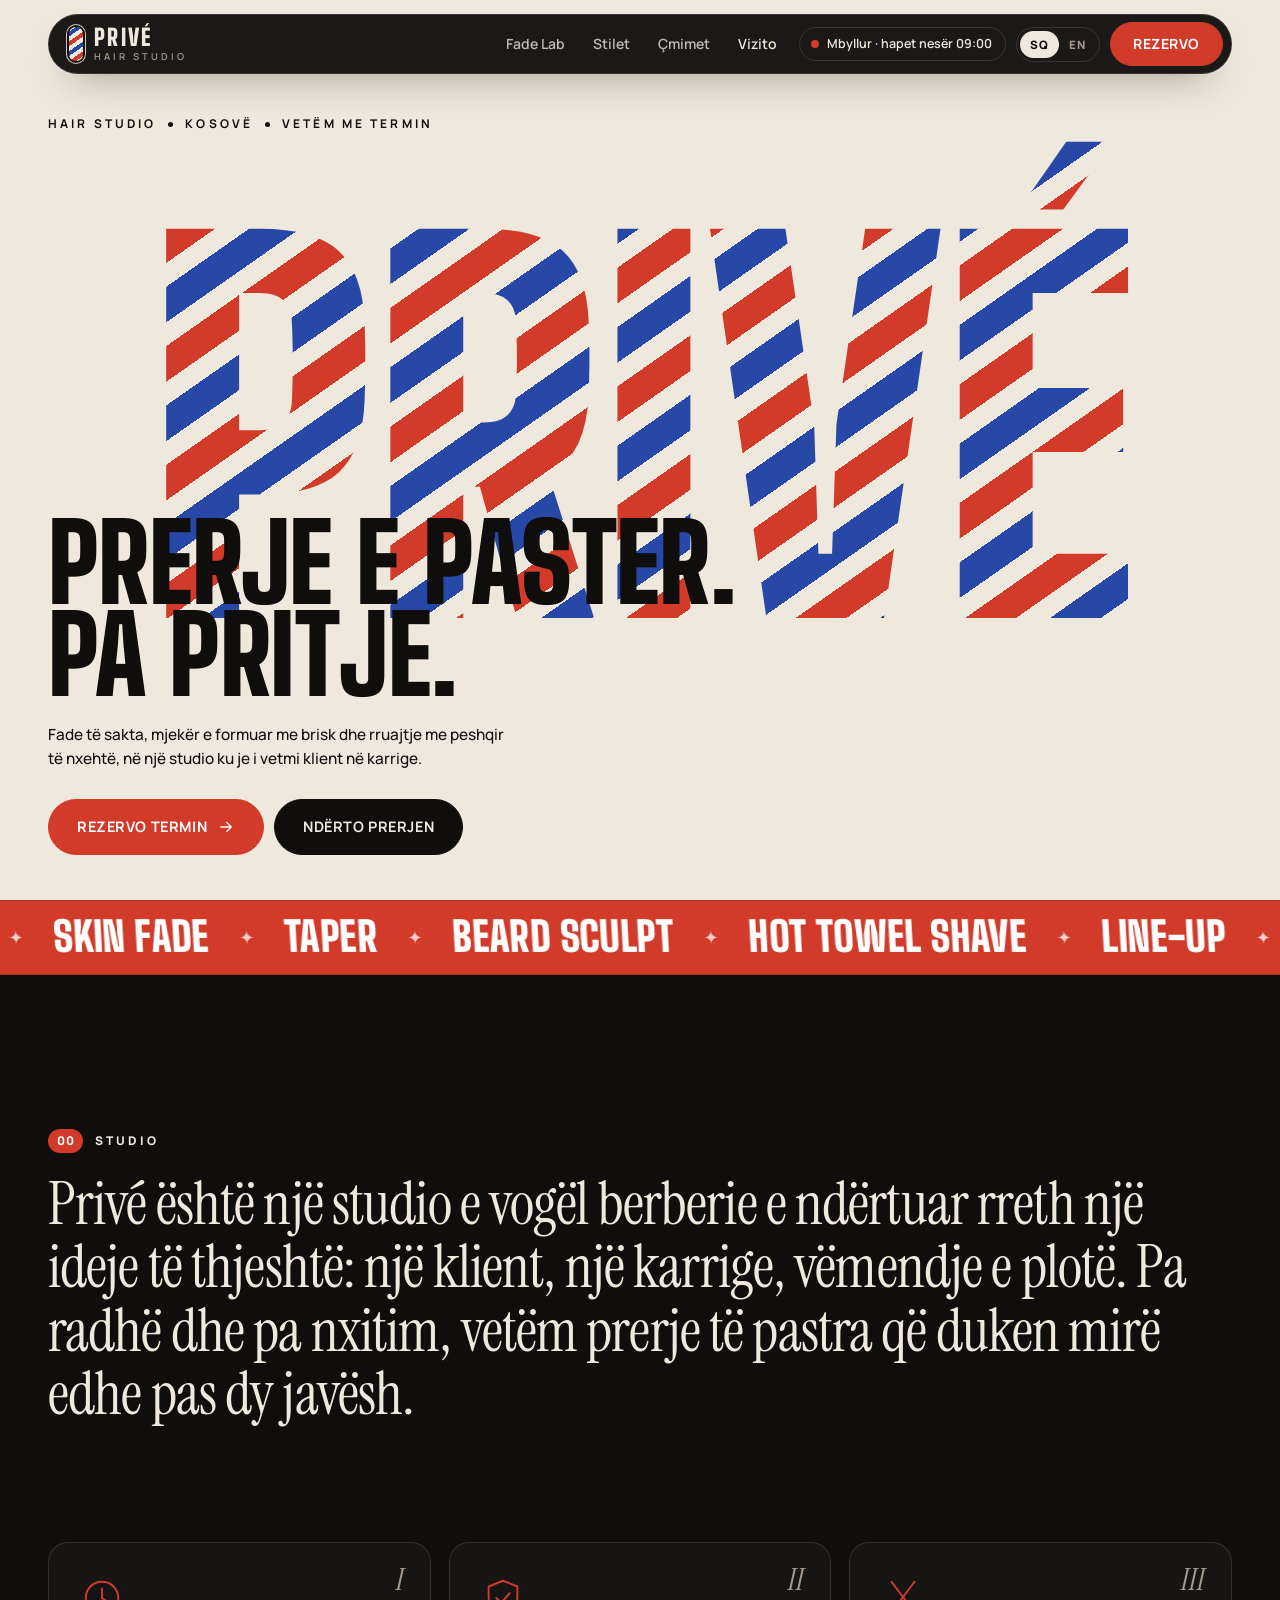
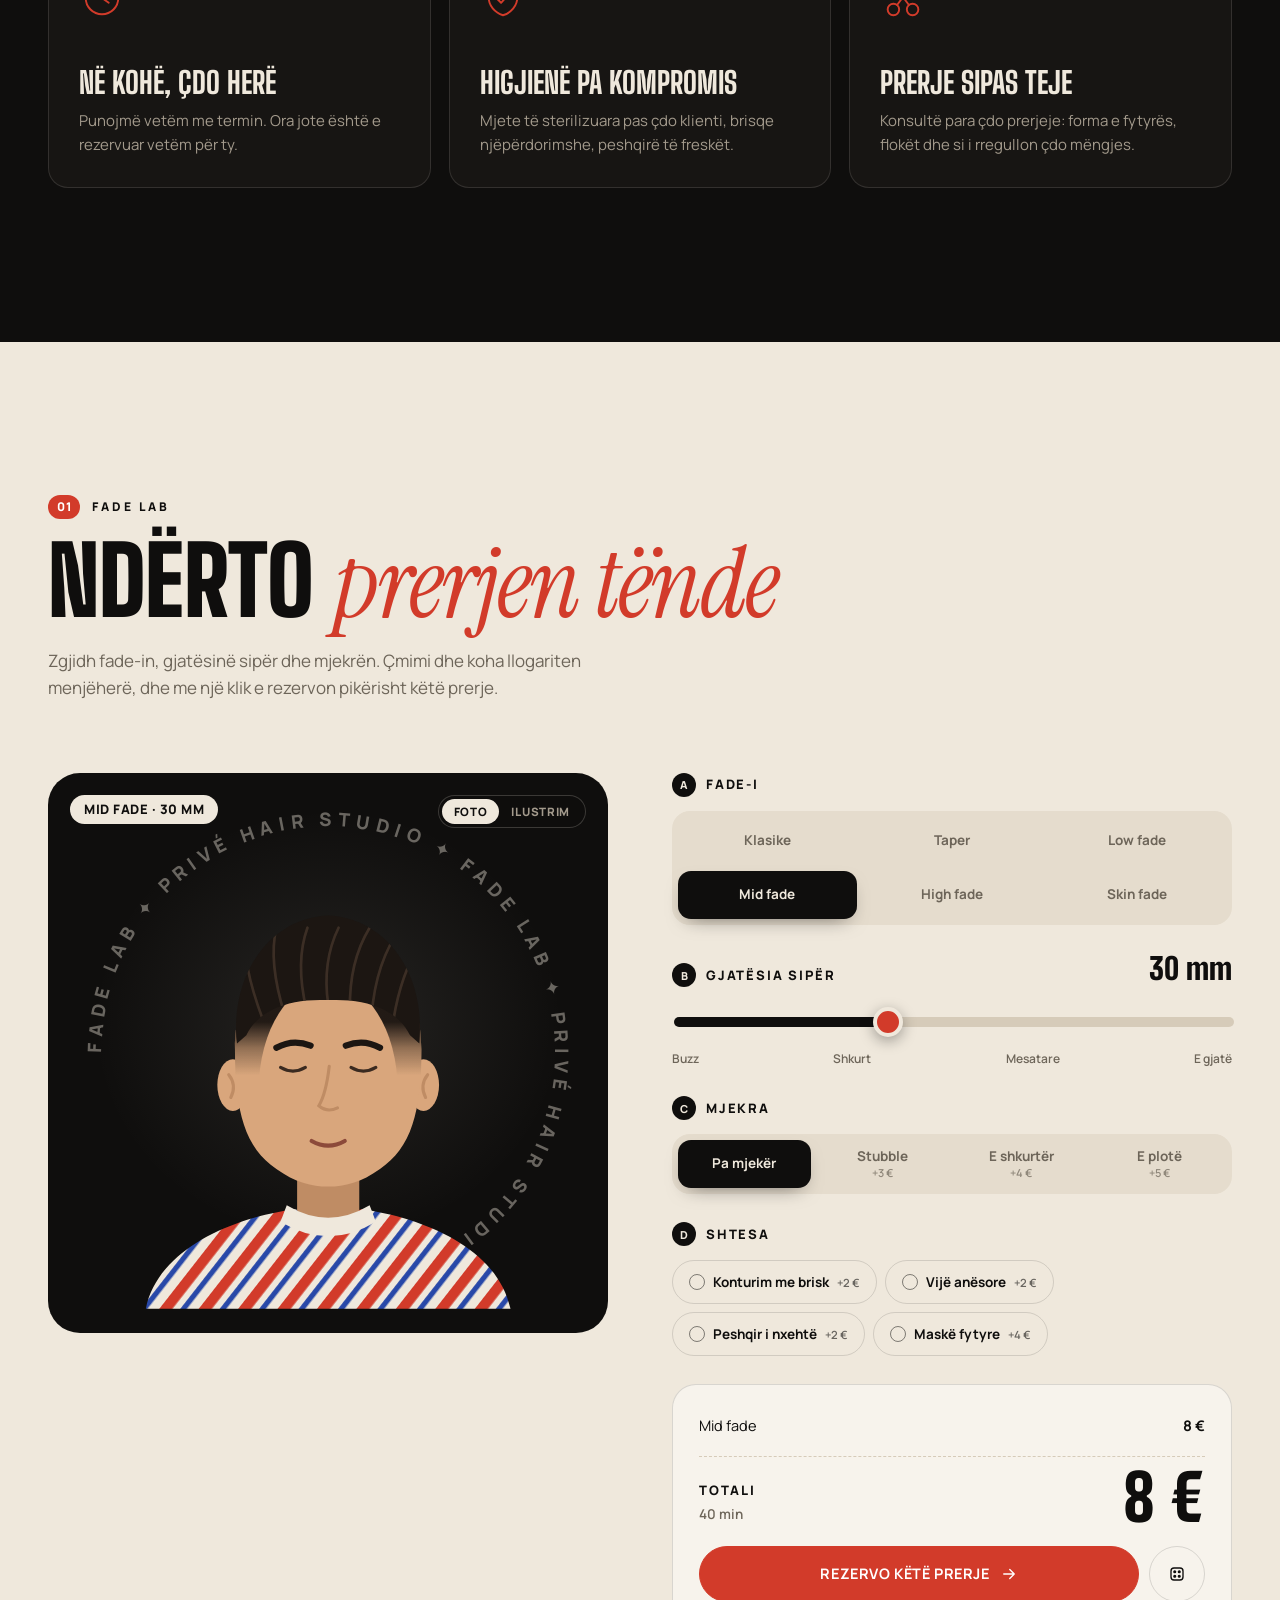
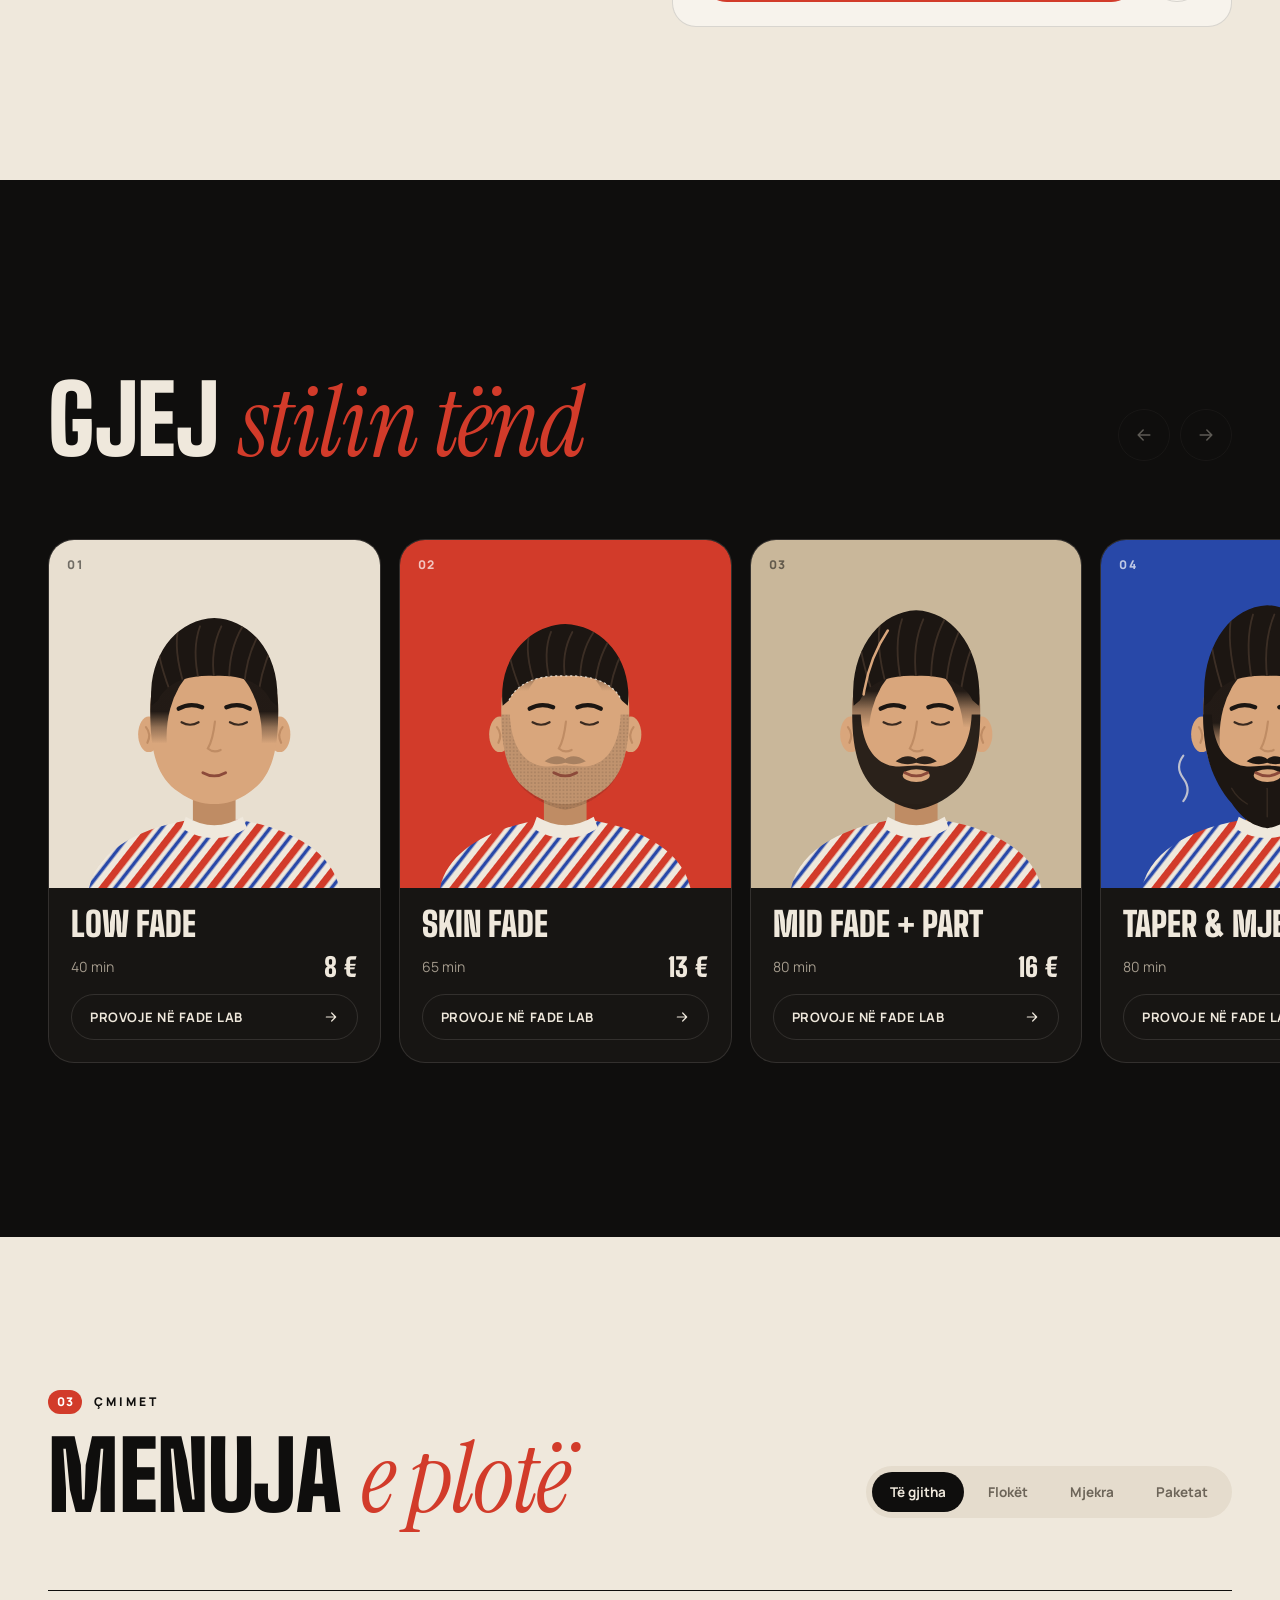
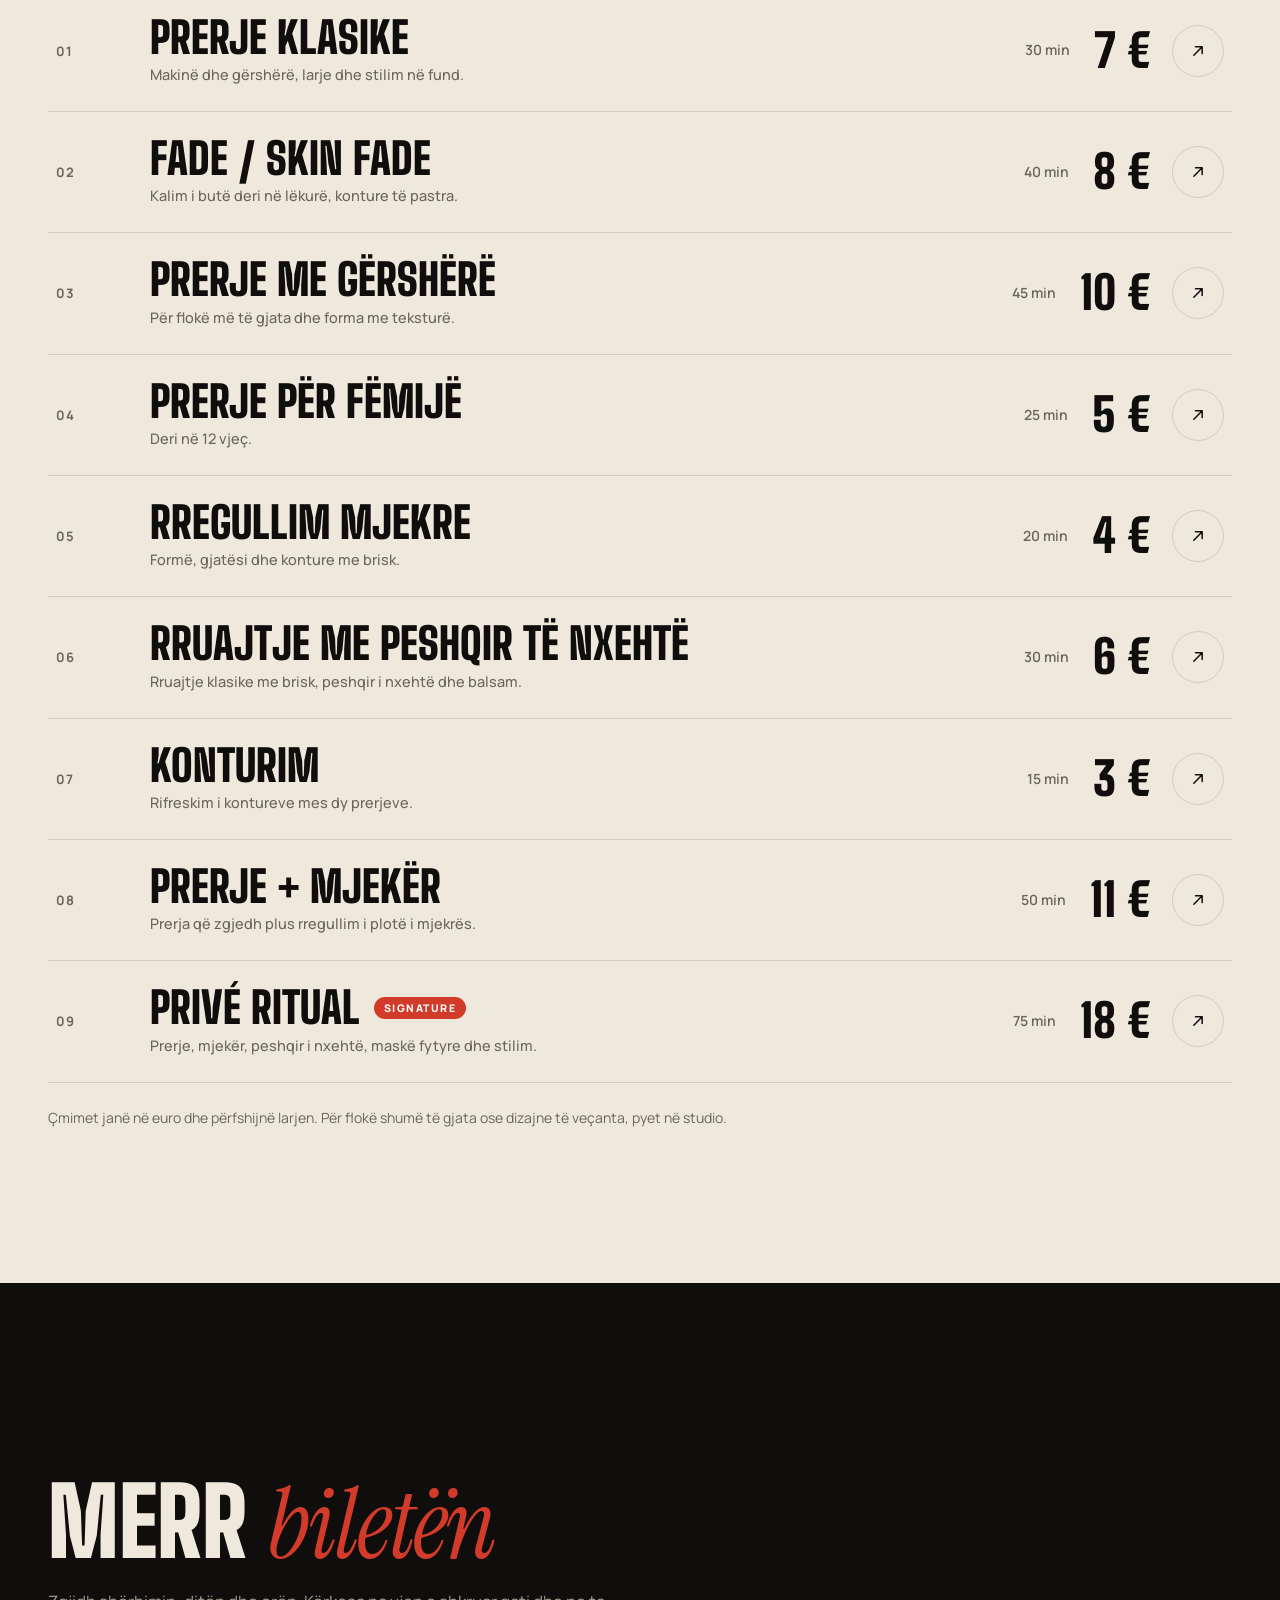
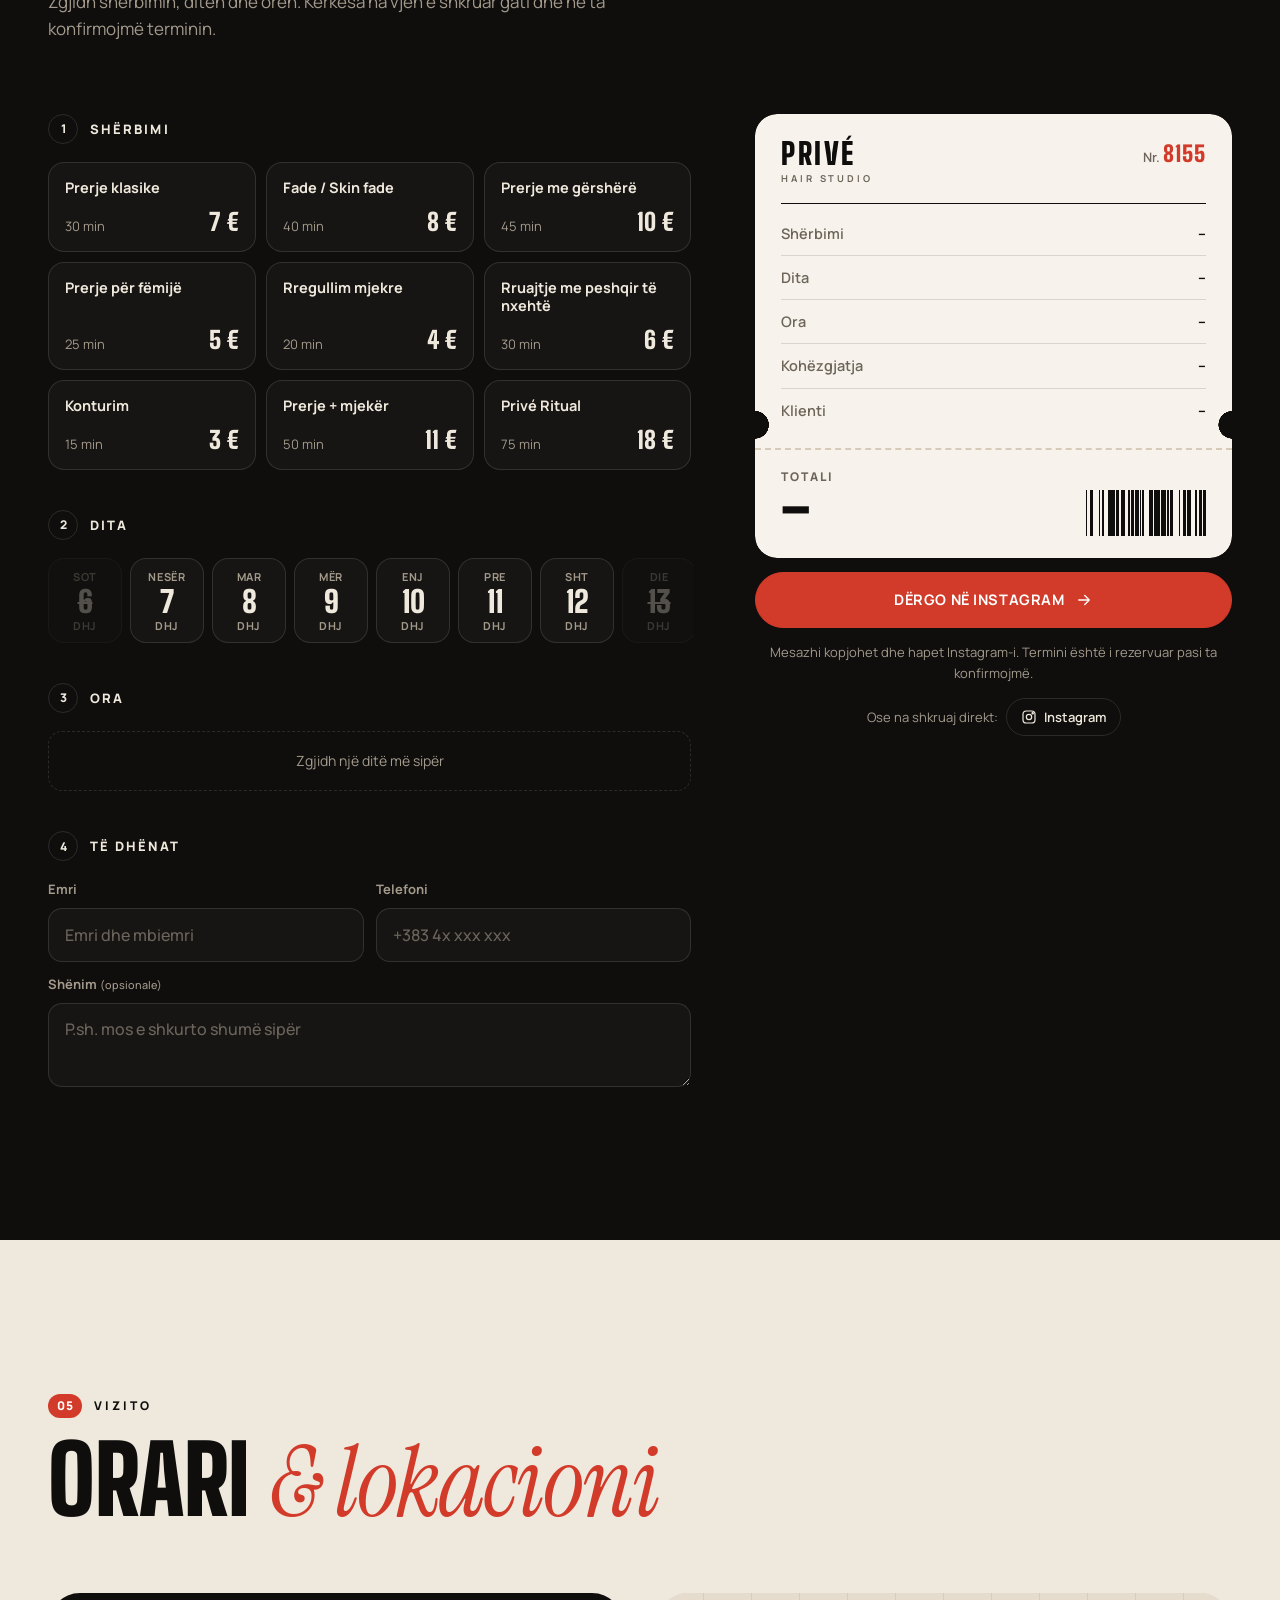
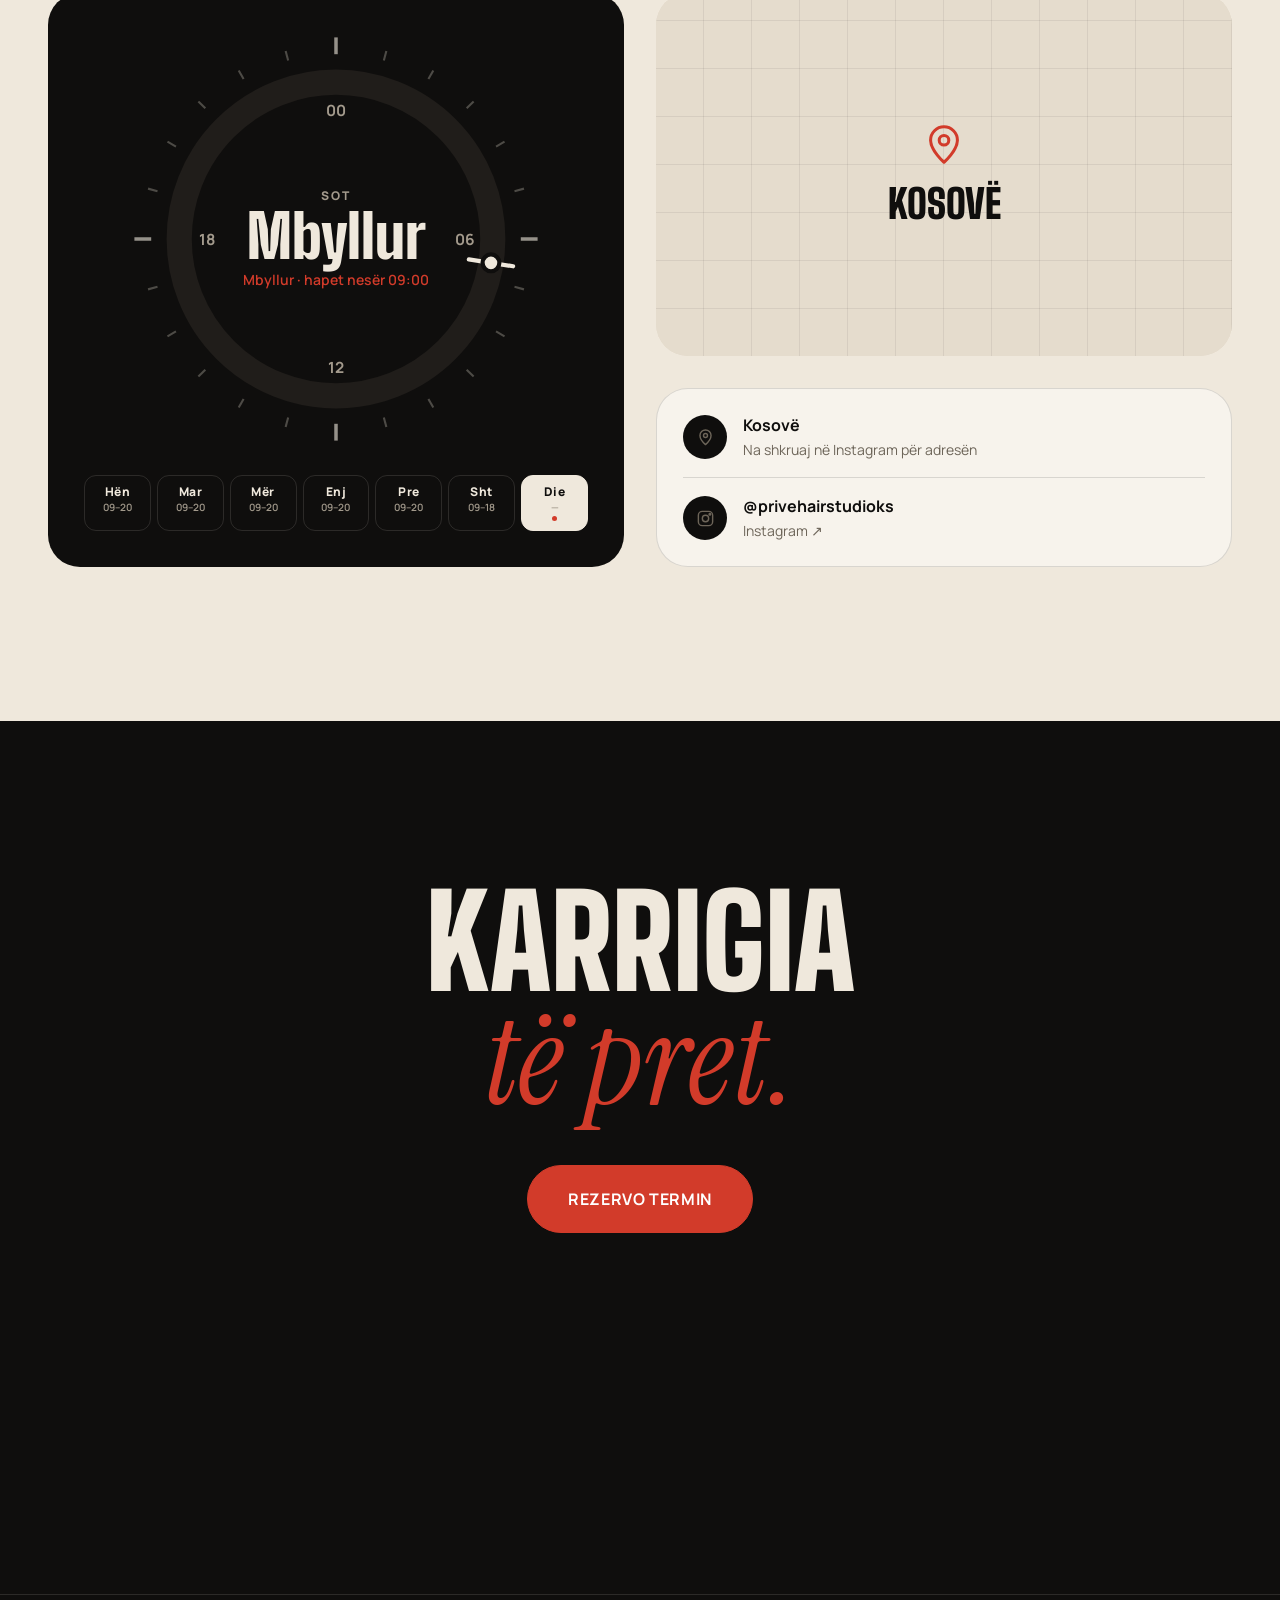
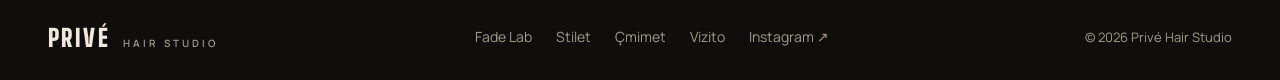
==== commit ff5e0211: "Replace the shaving hero with an automatic reveal; photos on style cards - The hero no longer has cl" ====
--- a/index.html
+++ b/index.html
@@ -36,18 +36,6 @@
   <!-- Scroll progress: a barber pole -->
   <div class="pole-progress" aria-hidden="true"><div class="pole-progress__tube"><span id="poleFill"></span></div></div>
 
-  <!-- Clipper cursor for the hero (fine pointers only) -->
-  <div class="clipper" id="clipper" aria-hidden="true">
-    <svg viewBox="0 0 64 120">
-      <rect x="12" y="34" width="40" height="80" rx="16" fill="#efe8dc"/>
-      <rect x="12" y="34" width="40" height="80" rx="16" fill="none" stroke="#0f0e0d" stroke-width="2.5"/>
-      <rect x="20" y="58" width="24" height="5" rx="2.5" fill="#d23b2a"/>
-      <rect x="27" y="74" width="10" height="26" rx="5" fill="#0f0e0d" opacity=".18"/>
-      <path d="M8 34 h48 v-12 h-48 z" fill="#0f0e0d"/>
-      <g fill="#c9c2b6"><rect x="10" y="6" width="4" height="16"/><rect x="17" y="6" width="4" height="16"/><rect x="24" y="6" width="4" height="16"/><rect x="31" y="6" width="4" height="16"/><rect x="38" y="6" width="4" height="16"/><rect x="45" y="6" width="4" height="16"/><rect x="50" y="6" width="4" height="16"/></g>
-    </svg>
-  </div>
-
   <!-- Header -->
   <header class="header" id="header">
     <div class="header__bar">
@@ -77,7 +65,7 @@
   </header>
 
   <main>
-    <!-- Hero: shave the screen -->
+    <!-- Hero: the hair drops away to reveal the barber-pole colours -->
     <section class="hero" id="top" aria-labelledby="heroTitle">
       <div class="hero__skin" aria-hidden="true">
         <div class="hero__word">PRIVÉ</div>
@@ -94,17 +82,6 @@
               <a class="btn btn--red btn--lg" href="#book" data-magnetic><span data-i18n="cta.book">Rezervo termin</span><svg class="i" viewBox="0 0 24 24" aria-hidden="true"><path d="M5 12h14M13 6l6 6-6 6"/></svg></a>
               <a class="btn btn--bone btn--lg" href="#lab" data-magnetic><span data-i18n="cta.lab">Ndërto prerjen</span></a>
             </div>
-          </div>
-          <div class="cutmeter" id="cutmeter">
-            <svg class="cutmeter__ring" viewBox="0 0 120 120" aria-hidden="true">
-              <circle cx="60" cy="60" r="52" class="cutmeter__track"/>
-              <circle cx="60" cy="60" r="52" class="cutmeter__bar" id="cutBar"/>
-            </svg>
-            <div class="cutmeter__inner">
-              <b id="cutPct">0%</b>
-            </div>
-            <p class="cutmeter__hint" id="cutHint"></p>
-            <button type="button" class="cutmeter__grow" id="growBtn" hidden data-i18n="hero.grow">Rriti prapë ↺</button>
           </div>
         </div>
       </div>
--- a/css/styles.css
+++ b/css/styles.css
@@ -136,17 +136,6 @@
   background-size: 100% 200px;
 }
 
-/* ---------- Clipper cursor ---------- */
-.clipper {
-  position: fixed; left: 0; top: 0; z-index: 90; width: 38px; pointer-events: none;
-  opacity: 0; transition: opacity .2s; will-change: transform;
-  filter: drop-shadow(0 10px 18px rgba(0, 0, 0, .45));
-}
-.clipper.is-on { opacity: 1; }
-.clipper svg { width: 100%; height: auto; transform-origin: 50% 12%; }
-.clipper.is-buzz svg { animation: buzz .06s linear infinite; }
-@keyframes buzz { 50% { transform: translate(.6px, -.6px) rotate(.6deg); } }
-
 /* ---------- Header ---------- */
 .header {
   position: fixed; inset: 14px 0 auto; z-index: 60; padding: 0 var(--gutter);
@@ -206,10 +195,7 @@
 .hero {
   position: relative; height: 100vh; height: 100svh; min-height: 640px; max-height: 1100px;
   overflow: hidden; background: var(--bone); color: var(--ink); contain: layout paint;
-  touch-action: pan-y; user-select: none; -webkit-user-select: none;
-}
-.has-clipper .hero { cursor: none; }
-.has-clipper .hero a, .has-clipper .hero button { cursor: pointer; }
+}
 .hero__skin { position: absolute; inset: 0; display: grid; place-items: center; }
 .hero__word {
   font: 900 clamp(170px, 38vw, 640px)/.8 var(--display); letter-spacing: -.01em;
@@ -219,6 +205,11 @@
   -webkit-background-clip: text; background-clip: text; color: transparent;
 }
 .hero__hair { position: absolute; inset: 0; width: 100%; height: 100%; }
+.is-dropping .hero__word, .no-hair .hero__word { animation: pole-in 1.8s cubic-bezier(.2, .7, .1, 1) both; }
+@keyframes pole-in {
+  from { background-position: 0 -1.6em; transform: scale(.94); }
+  to { background-position: 0 0; transform: none; }
+}
 .no-hair .hero__hair { display: none; }
 
 .hero__ui {
@@ -243,27 +234,12 @@
 .hero__lead { max-width: 470px; font-size: clamp(15px, 1.2vw, 17px); font-weight: 500; line-height: 1.55; margin-bottom: 28px; }
 .hero__actions { display: flex; flex-wrap: wrap; gap: 10px; }
 
-.cutmeter { position: relative; width: 150px; display: flex; flex-direction: column; align-items: center; gap: 12px; text-align: center; }
-.cutmeter__ring { width: 112px; height: 112px; transform: rotate(-90deg); }
-.cutmeter__track { fill: rgba(15, 14, 13, .55); stroke: rgba(239, 232, 220, .2); stroke-width: 4; }
-.cutmeter__bar { fill: none; stroke: var(--red); stroke-width: 4; stroke-linecap: round; stroke-dasharray: 326.7; stroke-dashoffset: 326.7; transition: stroke-dashoffset .25s var(--ease); }
-.cutmeter__inner { position: absolute; top: 0; width: 112px; height: 112px; display: grid; place-items: center; }
-.cutmeter__inner b { font: 900 32px/1 var(--display); color: var(--bone); }
-.cutmeter__hint { font-size: 12.5px; font-weight: 600; line-height: 1.35; color: var(--bone); mix-blend-mode: difference; }
-.is-shaved .cutmeter__hint { color: var(--ink); mix-blend-mode: normal; font-size: 14px; }
-.cutmeter__grow {
-  pointer-events: auto; border: 0; background: var(--ink); color: var(--bone);
-  padding: 9px 16px; border-radius: 999px; font: 700 12.5px var(--sans); letter-spacing: .03em;
-}
-.cutmeter__grow:hover { background: var(--red); }
-.is-shaved .cutmeter__ring, .is-shaved .cutmeter__inner { opacity: 0; transform: scale(.6) rotate(-90deg); transition: opacity .4s, transform .5s var(--ease); }
-.is-shaved .cutmeter__inner { transform: scale(.6); }
 
 /* hero intro */
-.is-loading .hero__title .line > span, .is-loading .hero__eyebrow, .is-loading .hero__lead, .is-loading .hero__actions, .is-loading .cutmeter { opacity: 0; }
+.is-loading .hero__title .line > span, .is-loading .hero__eyebrow, .is-loading .hero__lead, .is-loading .hero__actions { opacity: 0; }
 .hero__title .line > span { display: inline-block; transition: transform 1s var(--ease), opacity 1s; }
 .is-loading .hero__title .line > span { transform: translateY(105%); }
-.hero__eyebrow, .hero__lead, .hero__actions, .cutmeter { transition: opacity .9s var(--ease) .35s; }
+.hero__eyebrow, .hero__lead, .hero__actions { transition: opacity .9s var(--ease) .35s; }
 
 /* ---------- Ticker ---------- */
 .ticker { background: var(--red); color: #fff; overflow: hidden; padding: 16px 0; border-block: 1px solid rgba(0, 0, 0, .15); }
@@ -384,6 +360,12 @@
 .look__art--photo img { width: 100%; height: 100%; object-fit: cover; transition: transform .7s var(--ease); }
 .look:hover .look__art--photo img { transform: scale(1.05); }
 .look__art--photo .look__n { z-index: 1; color: #fff; text-shadow: 0 1px 6px rgba(0, 0, 0, .5); }
+.look__art--photo::after { content: ""; position: absolute; inset: 0; pointer-events: none; background: linear-gradient(to top, rgba(15, 14, 13, .55), transparent 35%); }
+.look__credit {
+  position: absolute; right: 12px; bottom: 10px; z-index: 1; font: 600 10.5px/1.2 var(--sans); color: rgba(255, 255, 255, .78);
+  text-shadow: 0 1px 4px rgba(0, 0, 0, .6);
+}
+.look__credit:hover { color: #fff; text-decoration: underline; }
 
 .lab__tag {
   position: absolute; top: 22px; left: 22px; padding: 8px 14px; border-radius: 999px;
@@ -780,10 +762,6 @@
   .nav__cta { display: inline-flex; margin-top: 28px; }
 
   .hero__bottom { flex-direction: column; align-items: stretch; gap: 22px; }
-  .cutmeter { position: absolute; right: var(--gutter); top: calc(var(--header-h) + 28px); width: 96px; gap: 8px; }
-  .cutmeter__ring, .cutmeter__inner { width: 76px; height: 76px; }
-  .cutmeter__inner b { font-size: 22px; }
-  .cutmeter__hint { font-size: 11px; }
   .hero__word { margin-top: -14vh; }
 
   .values { grid-template-columns: minmax(0, 1fr); }
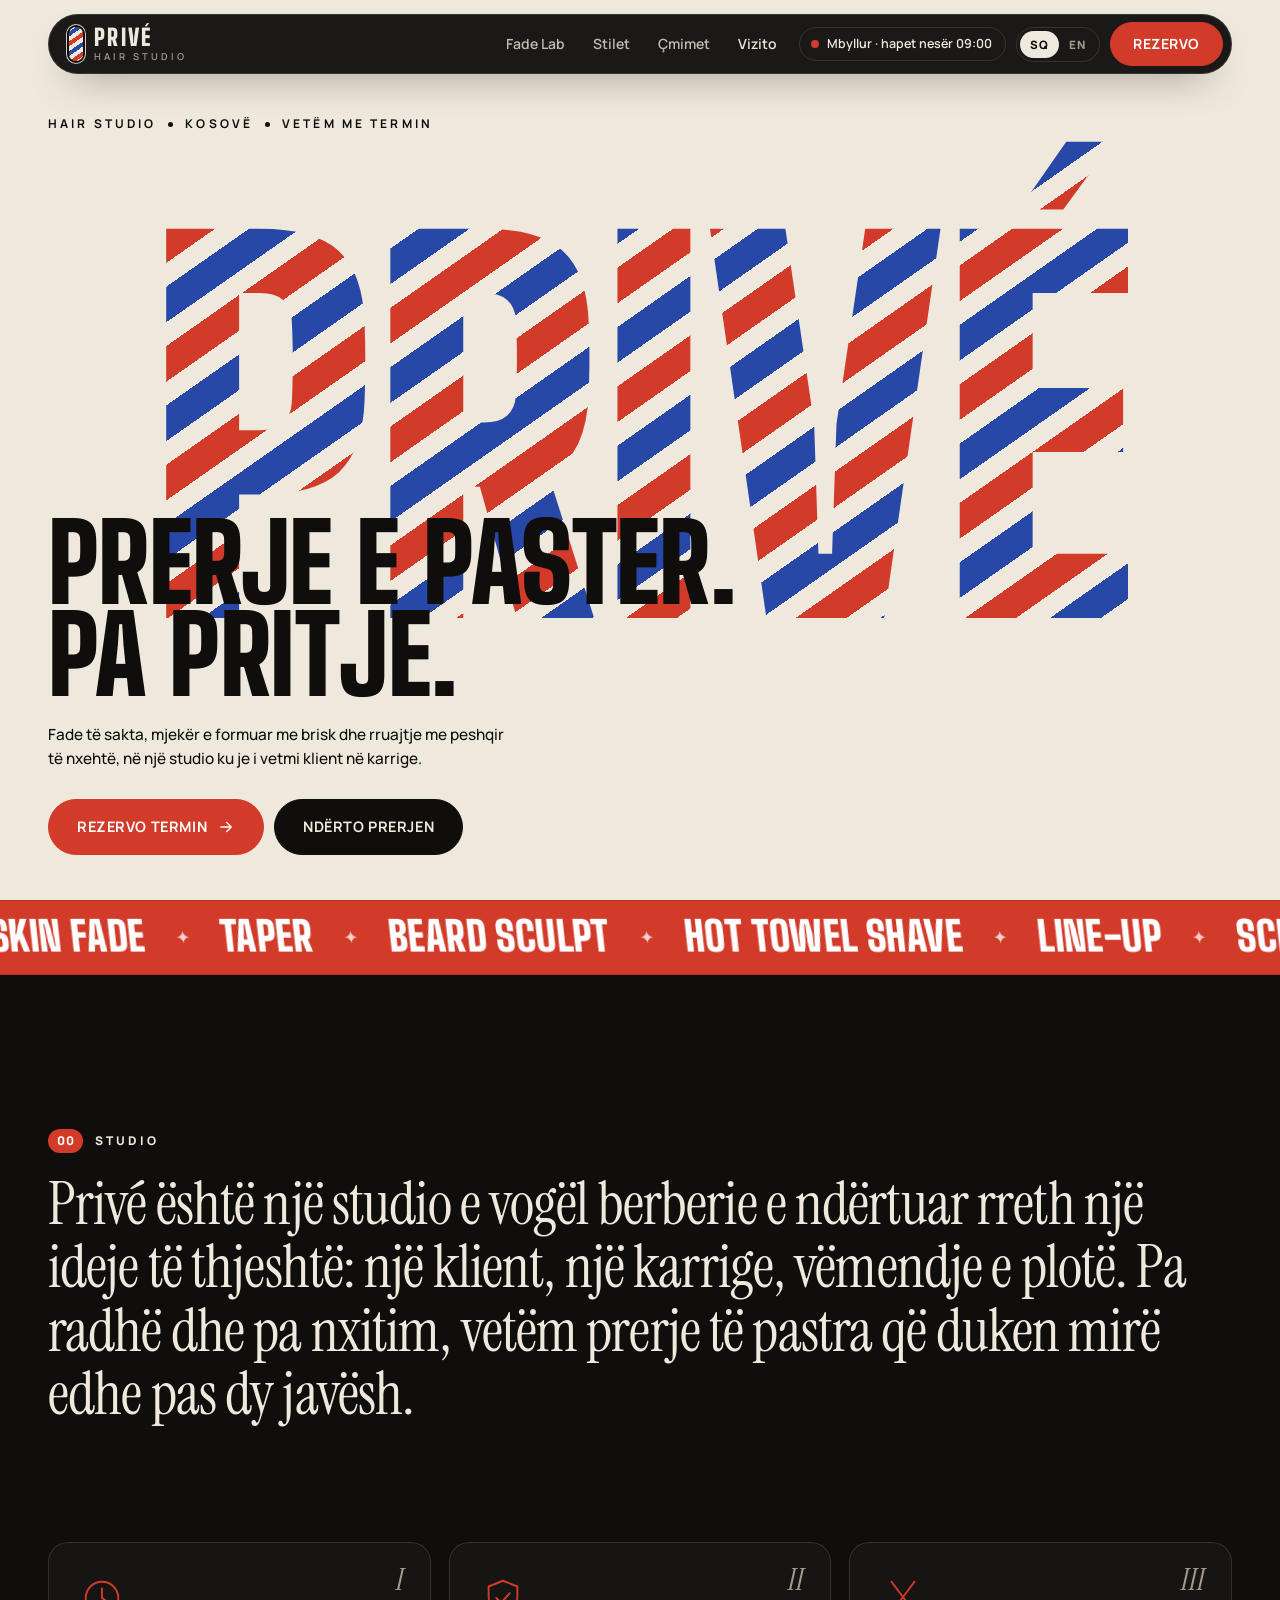
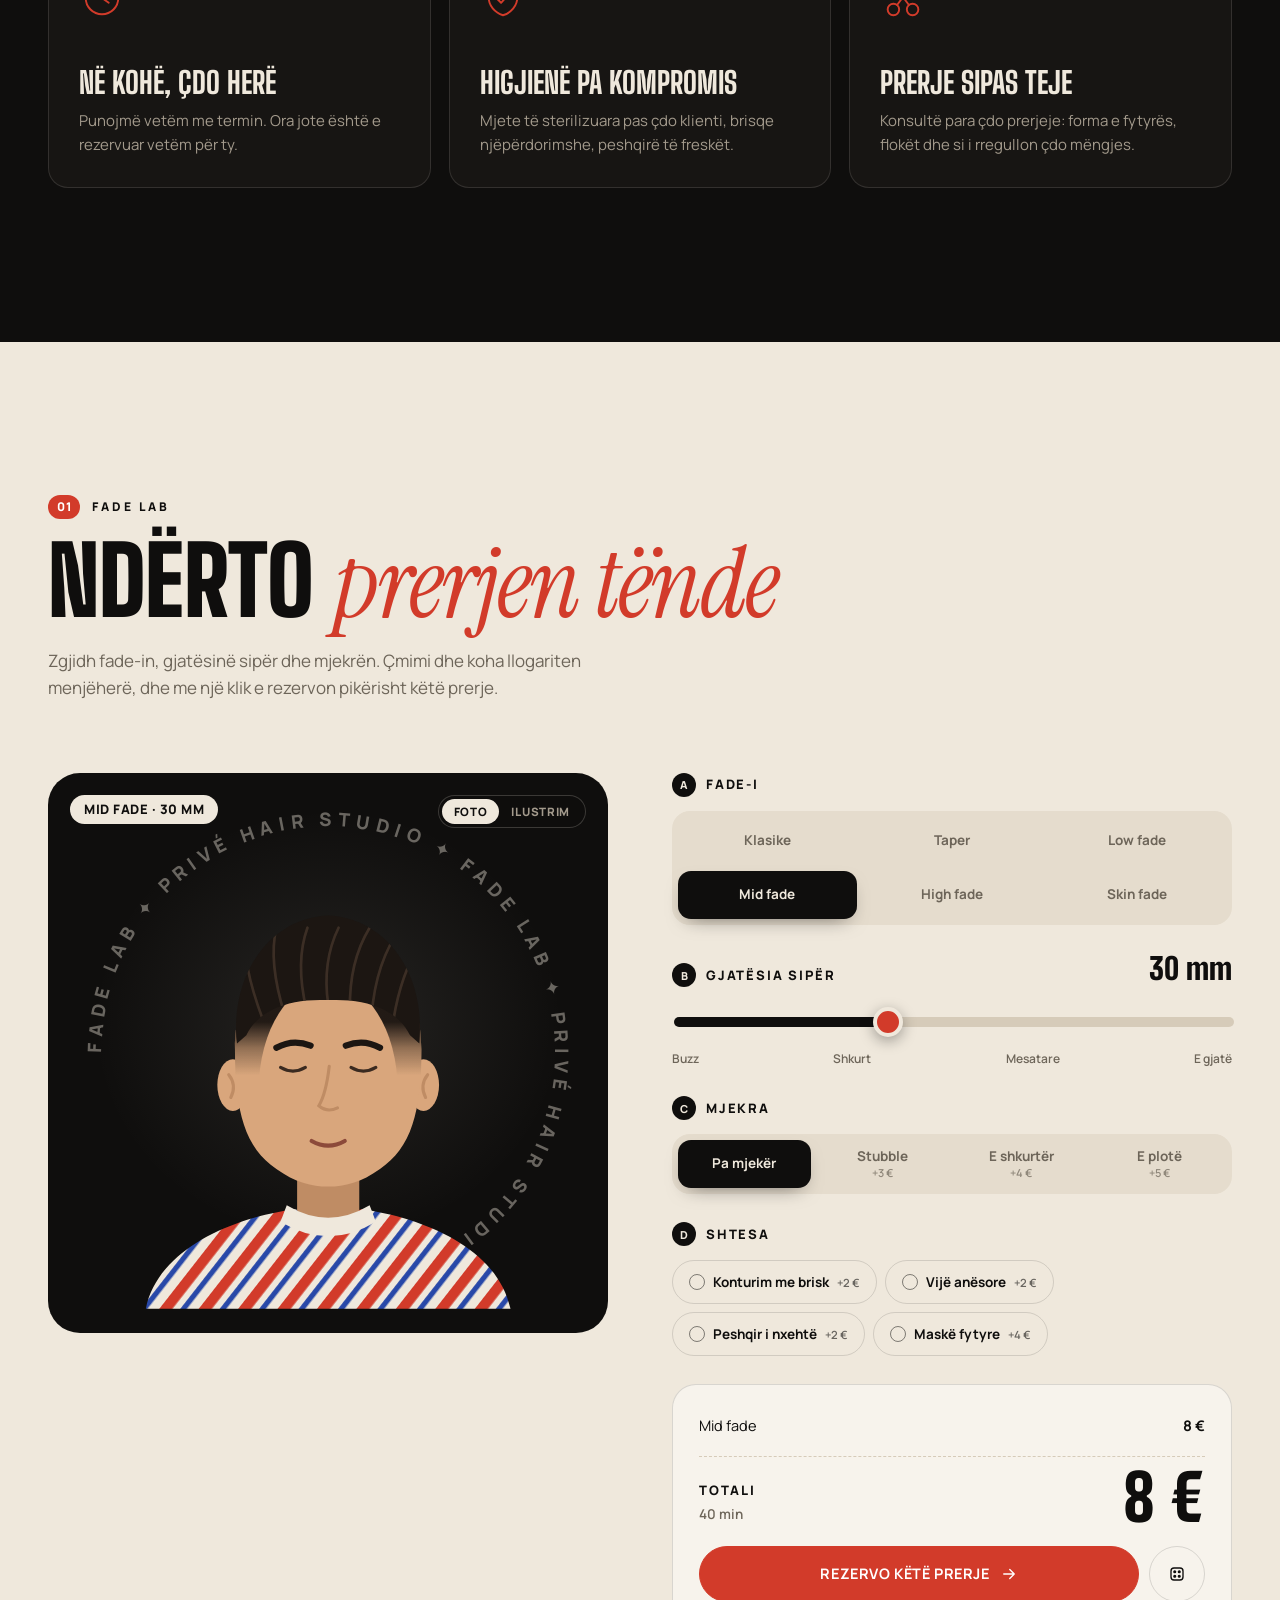
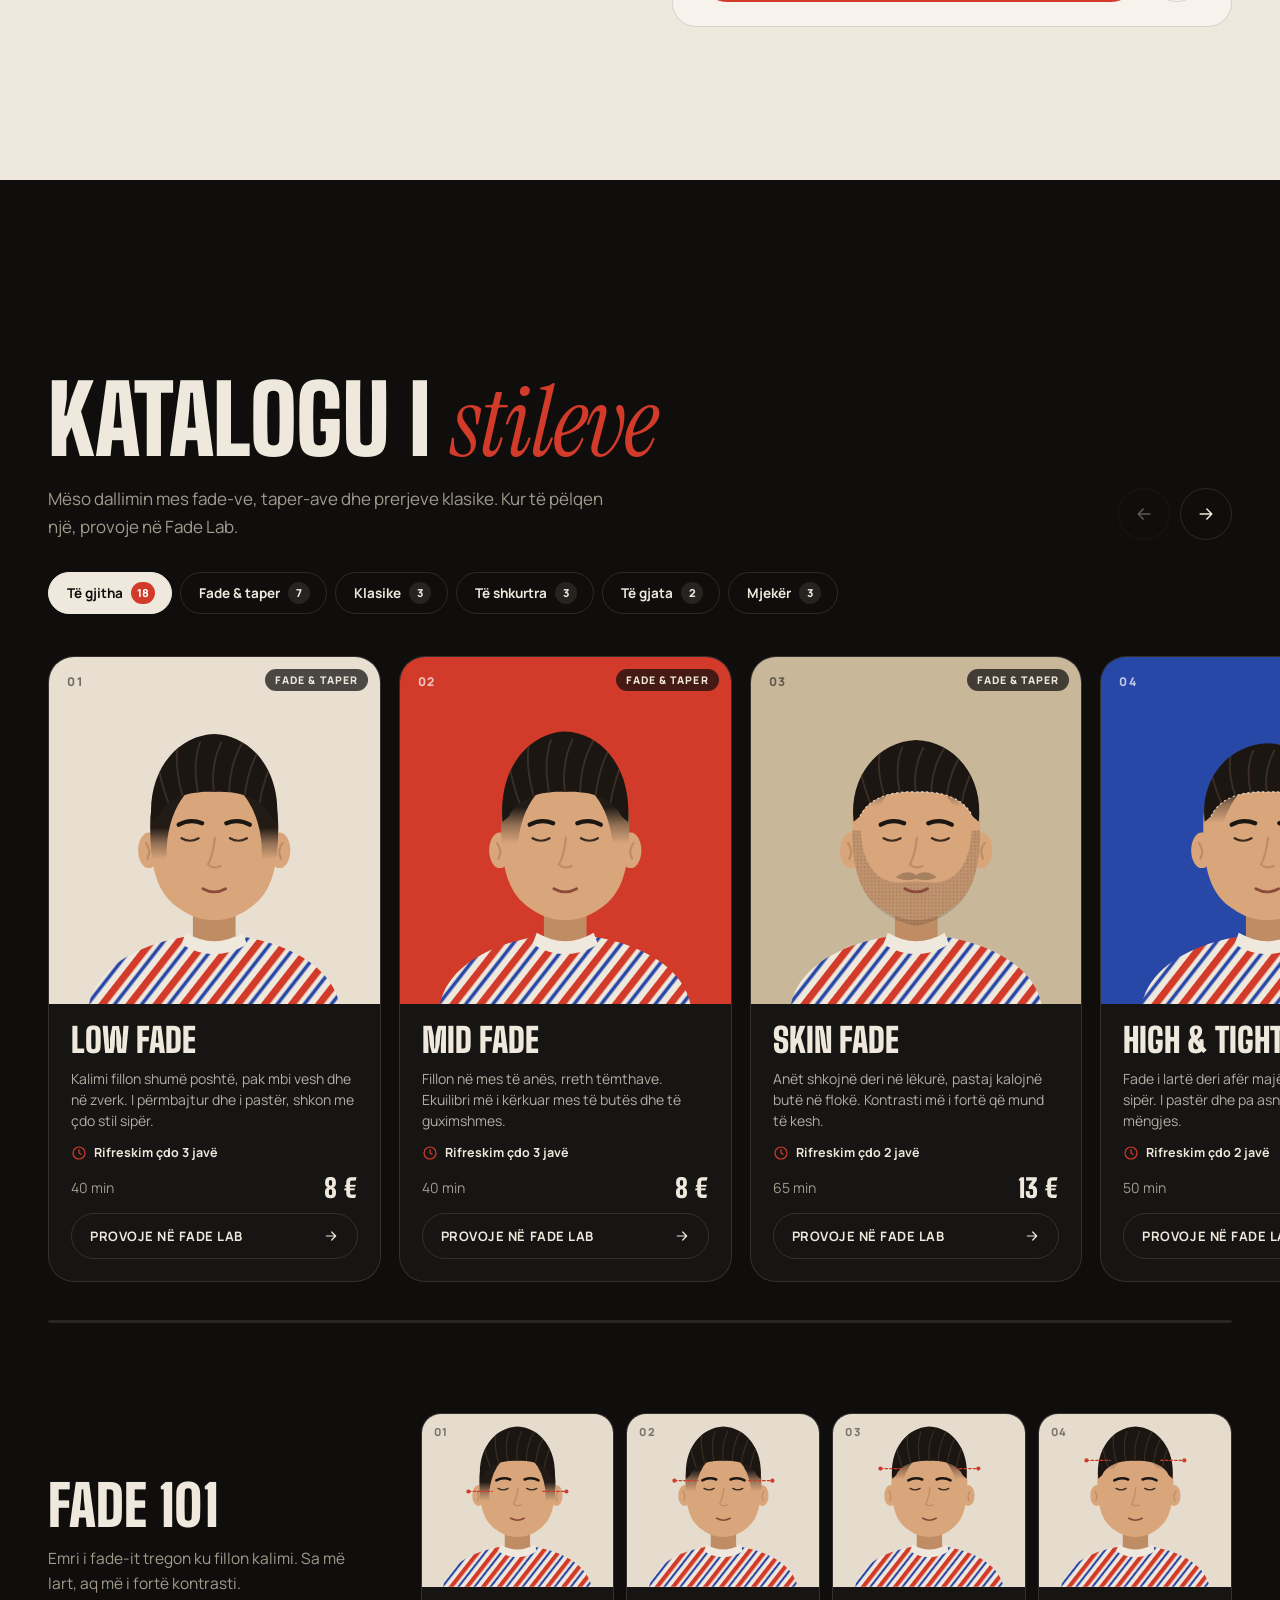
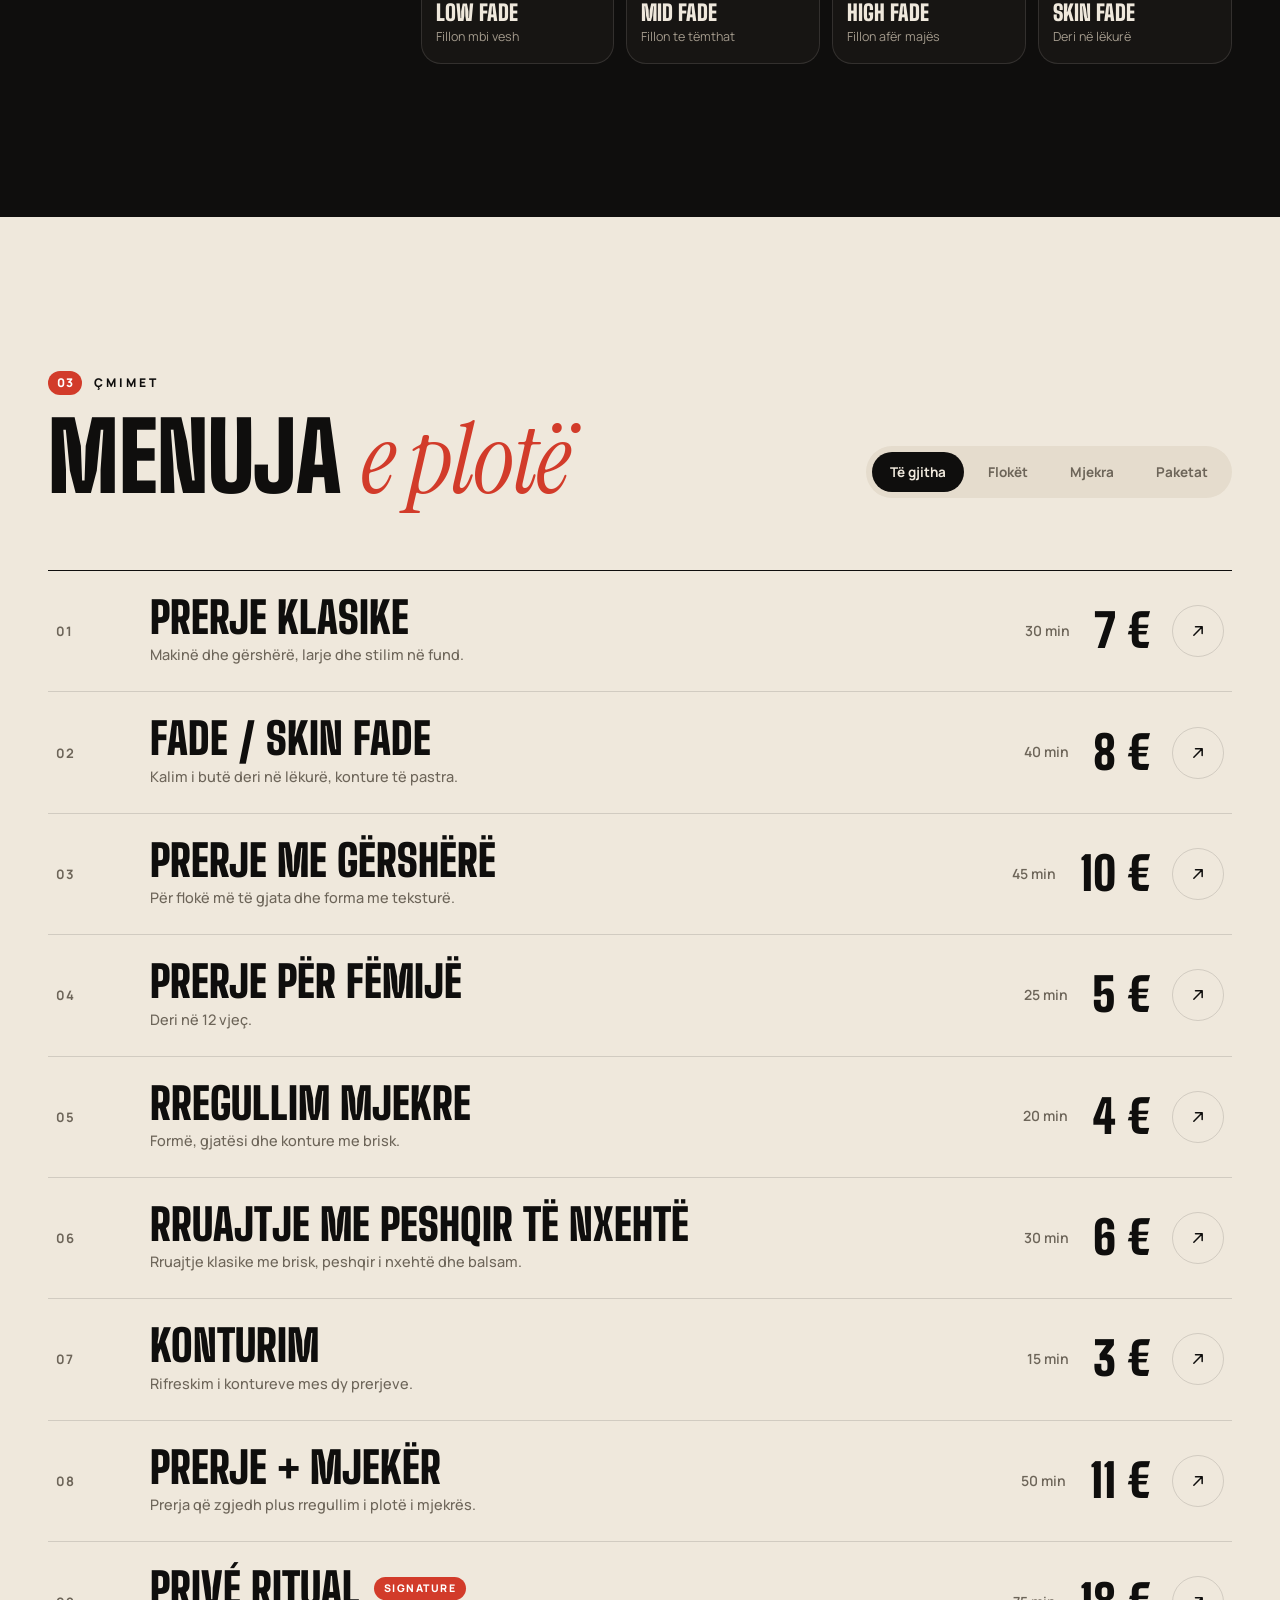
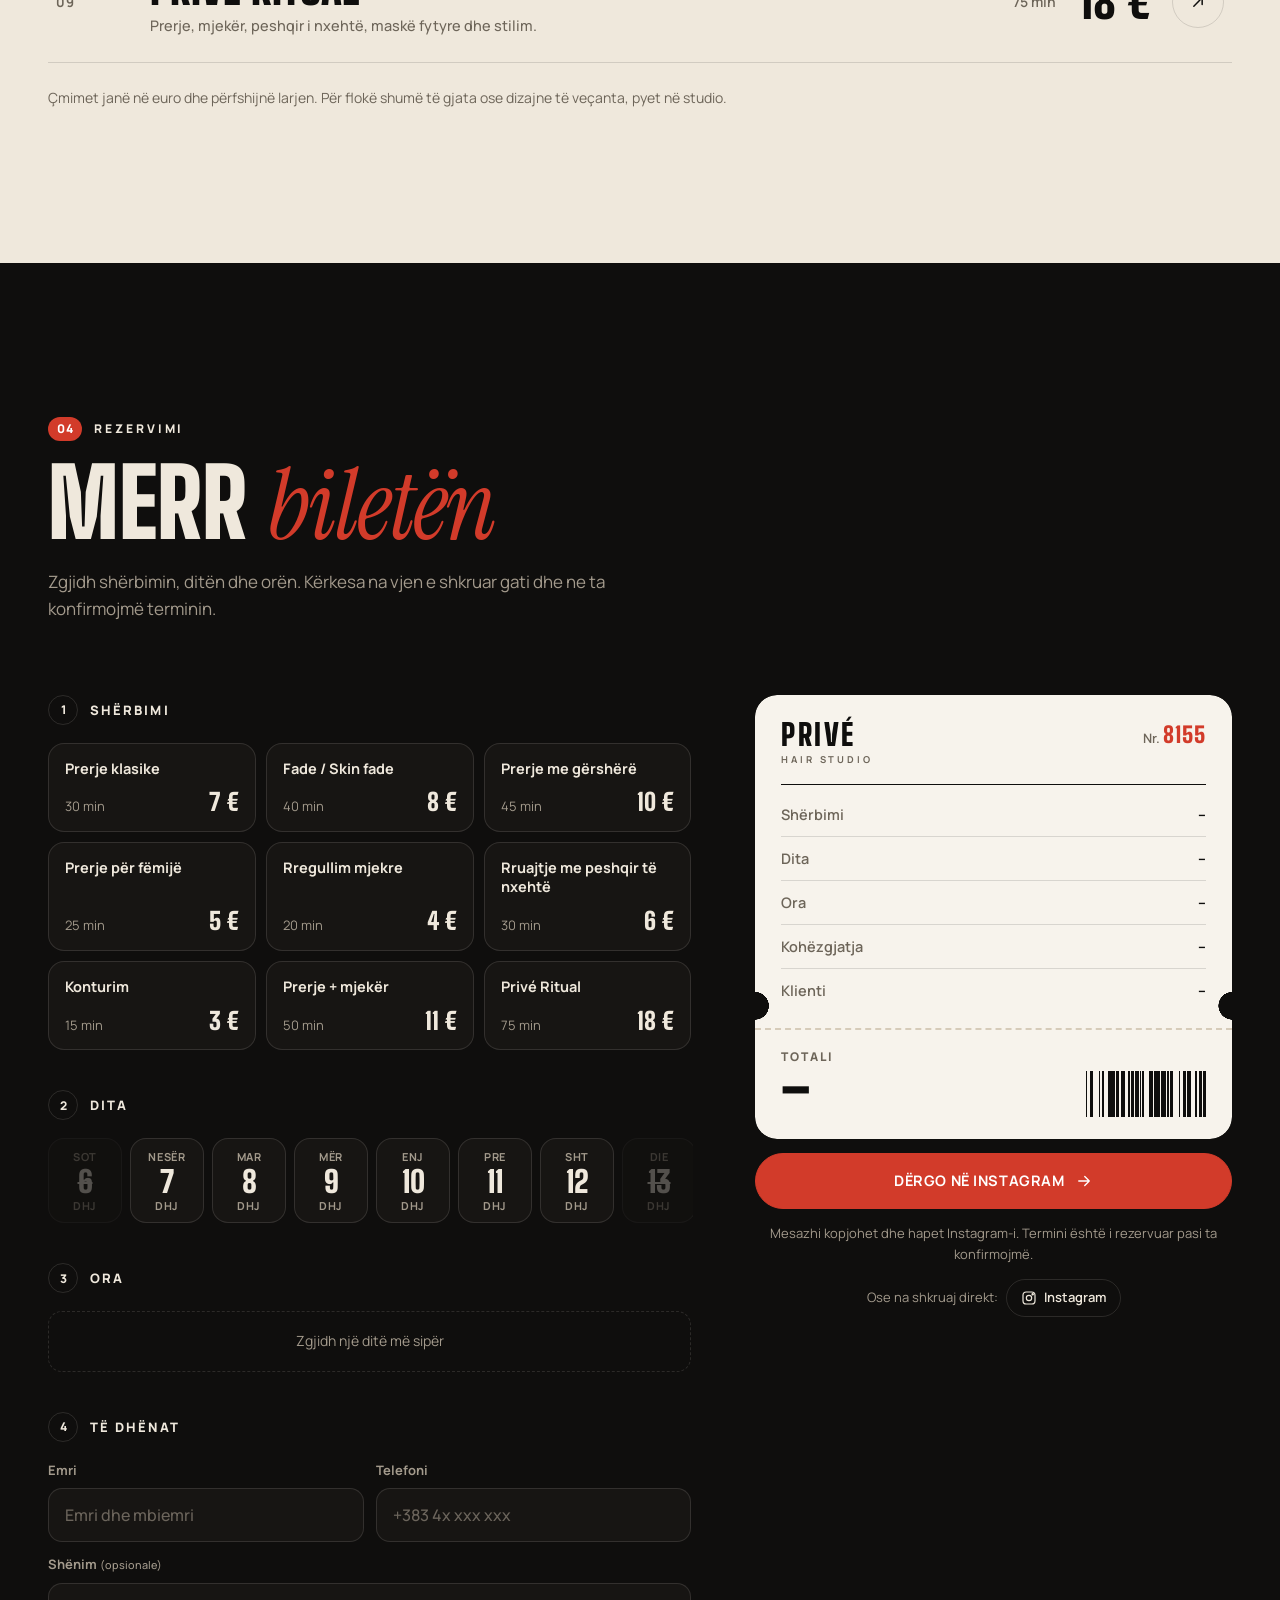
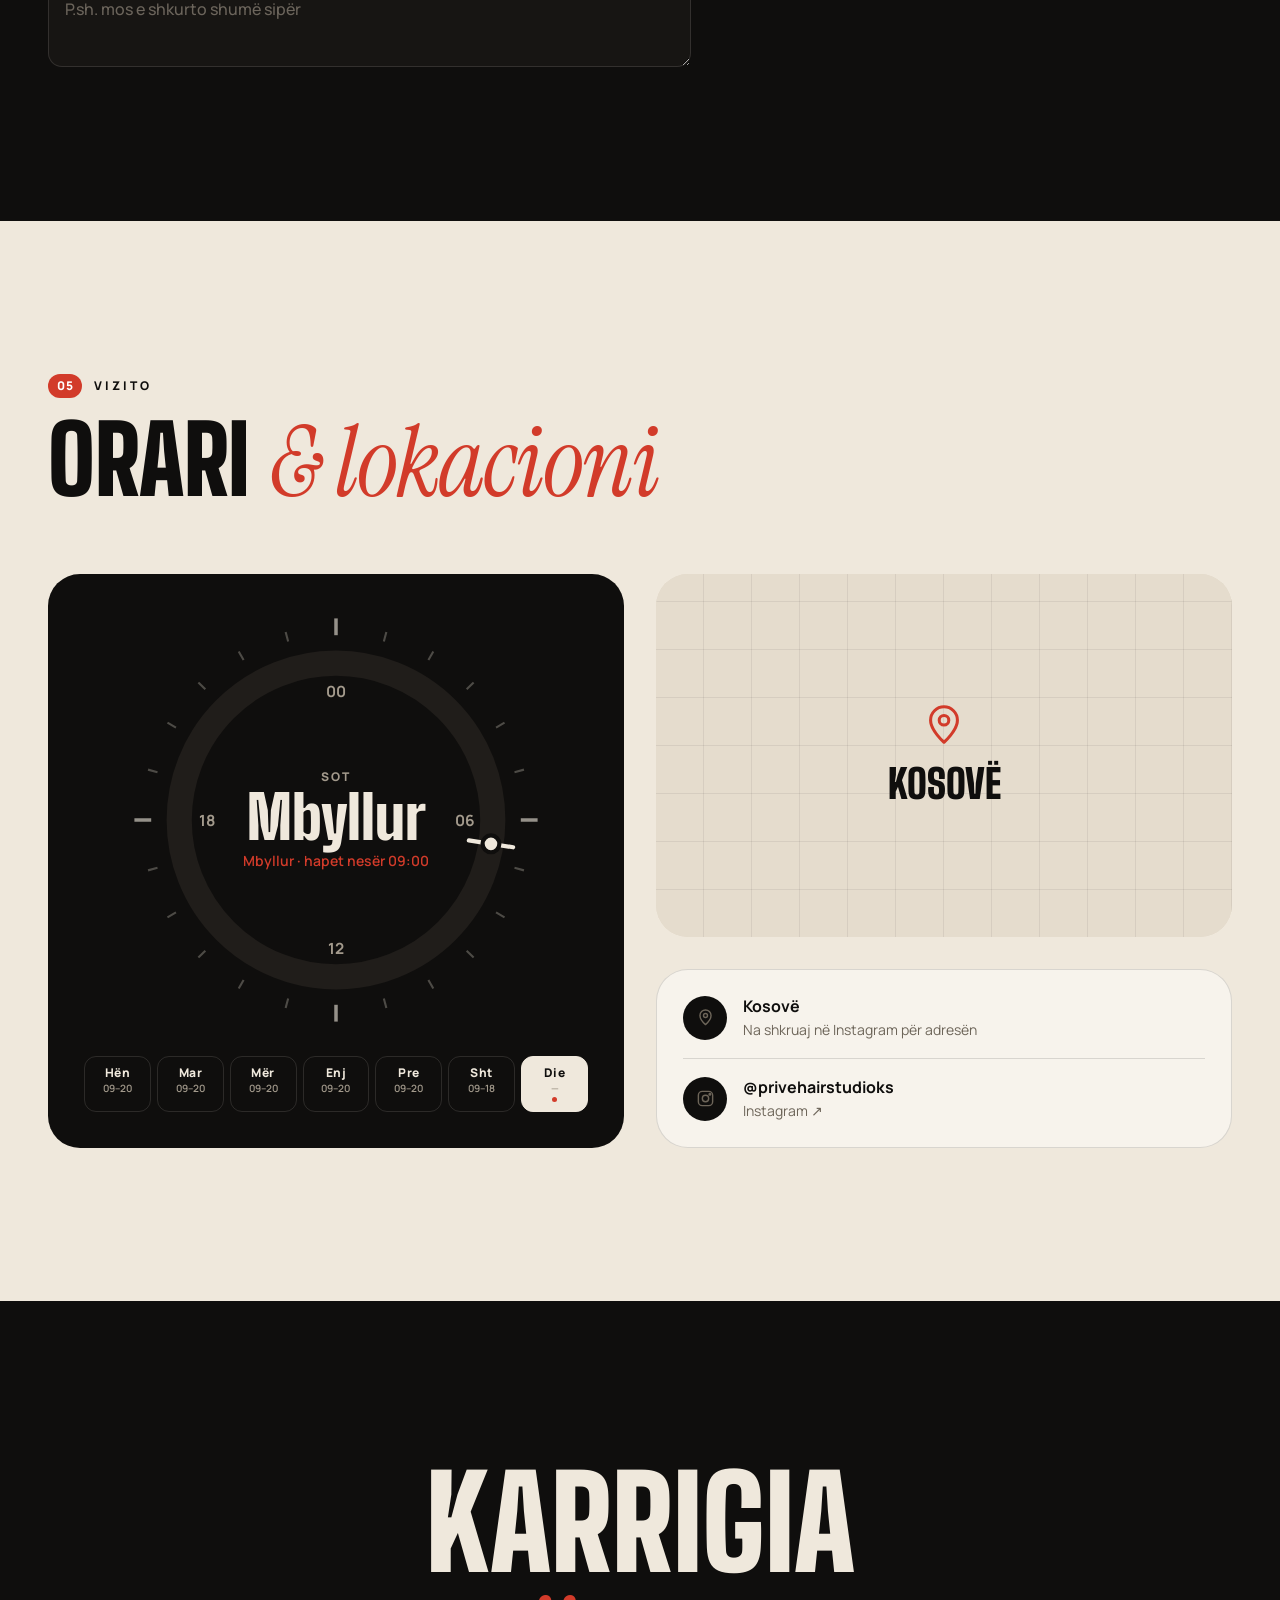
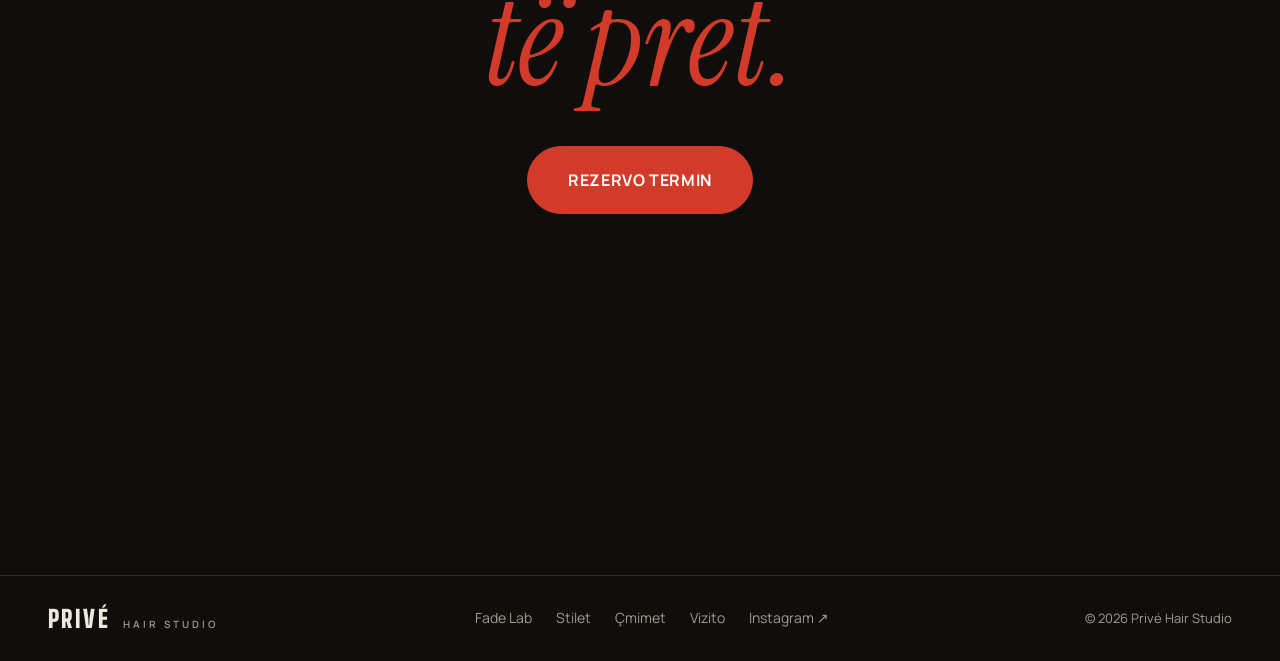
==== commit b7ab0e99: "Black-to-barber-pole hero, sliding style catalogue with groups - Hero: no more hair. It opens on bla" ====
--- a/index.html
+++ b/index.html
@@ -65,12 +65,12 @@
   </header>
 
   <main>
-    <!-- Hero: the hair drops away to reveal the barber-pole colours -->
+    <!-- Hero: a black curtain lifts to reveal the barber-pole colours -->
     <section class="hero" id="top" aria-labelledby="heroTitle">
       <div class="hero__skin" aria-hidden="true">
         <div class="hero__word">PRIVÉ</div>
       </div>
-      <canvas class="hero__hair" id="hair" aria-hidden="true"></canvas>
+      <div class="hero__curtain" aria-hidden="true"><i></i><i></i><i></i><i></i><i></i><i></i></div>
 
       <div class="hero__ui">
         <p class="hero__eyebrow diff"><span>Hair Studio</span><span class="hero__dot"></span><span class="js-city">Kosovë</span><span class="hero__dot"></span><span data-i18n="hero.appt">Vetëm me termin</span></p>
@@ -191,22 +191,26 @@
       </div>
     </section>
 
-    <!-- Lookbook -->
+    <!-- Style catalogue -->
     <section class="looks" id="lookbook" aria-labelledby="looksTitle">
       <div class="container">
         <div class="section-head section-head--row">
           <div>
             <p class="kicker reveal"><span class="kicker__n">02</span><span data-i18n="looks.kicker">Stilet</span></p>
-            <h2 id="looksTitle" class="h2 reveal" data-i18n-html="looks.title">Gjej <em>stilin tënd</em></h2>
+            <h2 id="looksTitle" class="h2 reveal" data-i18n-html="looks.title">Katalogu i <em>stileve</em></h2>
+            <p class="section-head__lead reveal" data-i18n="looks.lead">Mëso dallimin mes fade-ve, taper-ave dhe prerjeve klasike. Kur të pëlqen një, provoje në Fade Lab.</p>
           </div>
           <div class="looks__nav reveal">
             <button type="button" class="round" id="looksPrev" data-i18n-attr="aria-label:prev" aria-label="Para"><svg class="i" viewBox="0 0 24 24" aria-hidden="true"><path d="M19 12H5M11 6l-6 6 6 6"/></svg></button>
             <button type="button" class="round" id="looksNext" data-i18n-attr="aria-label:next" aria-label="Pas"><svg class="i" viewBox="0 0 24 24" aria-hidden="true"><path d="M5 12h14M13 6l6 6-6 6"/></svg></button>
           </div>
         </div>
-      </div>
-      <div class="looks__track" id="looksTrack" tabindex="0" aria-label="Lookbook"></div>
-      <div class="container">
+        <div class="looks__filters reveal" id="looksFilters" role="group" data-i18n-attr="aria-label:looks.groups" aria-label="Grupet e stileve"></div>
+      </div>
+      <div class="looks__track" id="looksTrack" tabindex="0" data-i18n-attr="aria-label:looks.kicker" aria-label="Stilet"></div>
+      <div class="container">
+        <div class="looks__progress" aria-hidden="true"><span id="looksBar"></span></div>
+        <div class="fade101 reveal" id="fade101"></div>
         <div class="photos" id="photos" hidden></div>
       </div>
     </section>
@@ -356,7 +360,6 @@
   <script src="js/config.js"></script>
   <script src="js/i18n.js"></script>
   <script src="js/head.js"></script>
-  <script src="js/hair.js"></script>
   <script src="js/main.js"></script>
 </body>
 </html>
--- a/css/styles.css
+++ b/css/styles.css
@@ -204,13 +204,29 @@
   background-size: 200% 200%;
   -webkit-background-clip: text; background-clip: text; color: transparent;
 }
-.hero__hair { position: absolute; inset: 0; width: 100%; height: 100%; }
-.is-dropping .hero__word, .no-hair .hero__word { animation: pole-in 1.8s cubic-bezier(.2, .7, .1, 1) both; }
+/* the opening curtain: black panels that lift away, each with a barber-pole edge */
+.hero__curtain { position: absolute; inset: 0; display: flex; pointer-events: none; }
+.hero__curtain i {
+  position: relative; flex: 1; margin-right: -1px; background: var(--ink);
+  transition: transform 1.05s cubic-bezier(.76, 0, .24, 1); will-change: transform;
+}
+.hero__curtain i::after {
+  content: ""; position: absolute; left: 0; right: 0; bottom: 0; height: 12px;
+  background: repeating-linear-gradient(-35deg, var(--red) 0 8px, var(--bone) 8px 14px, var(--blue) 14px 22px, var(--bone) 22px 28px);
+}
+.hero__curtain i:nth-child(1) { transition-delay: .2s; }
+.hero__curtain i:nth-child(2) { transition-delay: .12s; }
+.hero__curtain i:nth-child(3) { transition-delay: .04s; }
+.hero__curtain i:nth-child(4) { transition-delay: .08s; }
+.hero__curtain i:nth-child(5) { transition-delay: .16s; }
+.hero__curtain i:nth-child(6) { transition-delay: .24s; }
+.is-open .hero__curtain i { transform: translateY(-104%); }
+.is-open .hero__word { animation: pole-in 1.8s cubic-bezier(.2, .7, .1, 1) .25s both; }
+.is-instant .hero__word { animation: none; }
 @keyframes pole-in {
   from { background-position: 0 -1.6em; transform: scale(.94); }
   to { background-position: 0 0; transform: none; }
 }
-.no-hair .hero__hair { display: none; }
 
 .hero__ui {
   position: absolute; inset: 0; display: flex; flex-direction: column; justify-content: space-between;
@@ -219,9 +235,10 @@
 }
 .hero__ui a, .hero__ui button { pointer-events: auto; }
 .diff { color: var(--bone); mix-blend-mode: difference; }
-.is-shaved .diff { color: var(--ink); mix-blend-mode: normal; transition: color .4s; }
-.is-shaved .btn--bone { --bg: var(--ink); --fg: var(--bone); --bd: var(--ink); }
-.is-shaved .btn--bone:hover { --bg: var(--ink-4); --bd: var(--ink-4); }
+.is-open .diff { color: var(--ink); mix-blend-mode: normal; transition: color .5s .7s; }
+.is-instant .diff { transition: none; }
+.is-open .btn--bone { --bg: var(--ink); --fg: var(--bone); --bd: var(--ink); }
+.is-open .btn--bone:hover { --bg: var(--ink-4); --bd: var(--ink-4); }
 .hero__eyebrow {
   display: flex; align-items: center; gap: 12px; flex-wrap: wrap;
   font: 700 12px/1 var(--sans); letter-spacing: .26em; text-transform: uppercase;
@@ -443,6 +460,22 @@
 /* ---------- Lookbook ---------- */
 .looks { background: var(--ink); overflow: hidden; }
 .looks__nav { display: flex; gap: 10px; }
+.looks .section-head { margin-bottom: 30px; }
+.looks__filters { display: flex; gap: 8px; overflow-x: auto; scrollbar-width: none; padding: 2px; margin: 0 -2px 34px; }
+.looks__filters::-webkit-scrollbar { display: none; }
+.pill {
+  flex: none; display: inline-flex; align-items: center; gap: 8px; min-height: 42px; padding: 0 16px 0 18px; border-radius: 999px;
+  border: 1.5px solid var(--line); background: none; color: var(--bone); font: 700 13.5px var(--sans);
+  transition: background .25s, color .25s, border-color .25s;
+}
+.pill small { display: inline-grid; place-items: center; min-width: 22px; height: 22px; padding: 0 6px; border-radius: 999px; background: rgba(239, 232, 220, .1); font-size: 11px; font-weight: 800; }
+.pill:hover { border-color: rgba(239, 232, 220, .45); }
+.pill[aria-pressed="true"] { background: var(--bone); color: var(--ink); border-color: var(--bone); }
+.pill[aria-pressed="true"] small { background: var(--red); color: #fff; }
+.looks__progress { height: 3px; margin-top: 18px; border-radius: 2px; background: rgba(239, 232, 220, .1); overflow: hidden; }
+.looks__progress span { display: block; height: 100%; width: 100%; background: var(--red); transform: scaleX(0); transform-origin: left; }
+.looks__progress span.is-run { animation: progress linear forwards; }
+@keyframes progress { to { transform: scaleX(1); } }
 .looks__track {
   display: flex; gap: 18px; overflow-x: auto; scroll-snap-type: x mandatory; scrollbar-width: none;
   padding: 6px max(var(--gutter), calc((100vw - var(--max)) / 2 + var(--gutter))) 20px;
@@ -467,9 +500,18 @@
 .look--4 .look__art { background: #2848a8; }
 .look--5 .look__art { background: #efe8dc; }
 .look--6 .look__art { background: #8f8a80; }
+.look__group {
+  position: absolute; top: 12px; right: 12px; z-index: 1; padding: 6px 10px; border-radius: 999px;
+  background: rgba(15, 14, 13, .72); color: var(--bone); font: 800 10.5px/1 var(--sans); letter-spacing: .1em; text-transform: uppercase;
+}
+.look__desc { font-size: 14px; line-height: 1.5; color: rgba(239, 232, 220, .72); min-height: 4.5em; }
+.look__upkeep { display: flex; align-items: center; gap: 7px; font-size: 12.5px; font-weight: 700; color: var(--bone); }
+.look__upkeep .i { width: 16px; height: 16px; color: var(--red); }
 .look__n { position: absolute; top: 16px; left: 18px; font: 800 12px var(--sans); letter-spacing: .14em; color: rgba(15, 14, 13, .55); }
 .look--2 .look__n, .look--4 .look__n { color: rgba(255, 255, 255, .7); }
-.look__body { padding: 20px 22px 22px; display: flex; flex-direction: column; gap: 14px; }
+.look { display: flex; flex-direction: column; }
+.look__body { flex: 1; padding: 20px 22px 22px; display: flex; flex-direction: column; gap: 12px; }
+.look__meta { margin-top: auto; }
 .look__name { font: 900 34px/.95 var(--display); text-transform: uppercase; }
 .look__meta { display: flex; justify-content: space-between; align-items: center; gap: 12px; font-size: 14px; color: var(--muted); }
 .look__meta b { color: var(--bone); font: 900 26px/1 var(--display); }
@@ -488,6 +530,21 @@
 .look--ig span { font: 900 40px/.95 var(--display); text-transform: uppercase; }
 .look--ig b { font-size: 14px; font-weight: 700; }
 
+.fade101 { margin-top: clamp(56px, 7vw, 90px); display: grid; grid-template-columns: minmax(0, .8fr) minmax(0, 2fr); gap: 28px 48px; align-items: center; }
+.fade101__head h3 { font: 900 clamp(40px, 4.4vw, 64px)/.9 var(--display); text-transform: uppercase; margin-bottom: 14px; }
+.fade101__head p { color: var(--muted); font-size: 15.5px; max-width: 340px; }
+.fade101__row { display: grid; grid-template-columns: repeat(4, minmax(0, 1fr)); gap: 12px; }
+.fade101__item {
+  position: relative; display: flex; flex-direction: column; align-items: flex-start; gap: 3px; padding: 0 0 16px; text-align: left;
+  border-radius: 20px; border: 1px solid var(--line); background: var(--ink-2); color: var(--bone); overflow: hidden;
+  transition: border-color .25s, transform .4s var(--ease);
+}
+.fade101__item:hover { border-color: rgba(210, 59, 42, .6); transform: translateY(-4px); }
+.fade101__art { display: grid; place-items: end center; width: 100%; aspect-ratio: 1 / .9; margin-bottom: 12px; background: var(--bone-2); overflow: hidden; }
+.fade101__art svg { width: 88%; height: auto; }
+.fade101__n { position: absolute; top: 10px; left: 12px; font: 800 11px var(--sans); letter-spacing: .12em; color: rgba(15, 14, 13, .5); }
+.fade101__item b { padding: 0 14px; font: 900 22px/1 var(--display); text-transform: uppercase; }
+.fade101__item small { padding: 0 14px; font-size: 12.5px; color: var(--muted); }
 .photos { margin-top: 60px; }
 .photos h3 { font: 800 13px var(--sans); letter-spacing: .2em; text-transform: uppercase; color: var(--muted); margin-bottom: 18px; }
 .photos__grid { display: grid; grid-template-columns: repeat(4, 1fr); gap: 12px; }
@@ -775,6 +832,7 @@
   .dock { display: flex; }
   .footer { padding-bottom: calc(100px + env(safe-area-inset-bottom)); }
   .photos__grid { grid-template-columns: repeat(2, 1fr); }
+  .fade101 { grid-template-columns: minmax(0, 1fr); }
 }
 
 @media (max-width: 600px) {
@@ -812,6 +870,8 @@
   .week button { font-size: 10.5px; padding: 9px 0 8px; }
   .contact { padding: 4px 18px; }
   .looks__nav { display: none; }
+  .fade101__row { grid-template-columns: repeat(2, minmax(0, 1fr)); }
+  .look__desc { min-height: 0; }
 }
 
 @media (prefers-reduced-motion: reduce) {
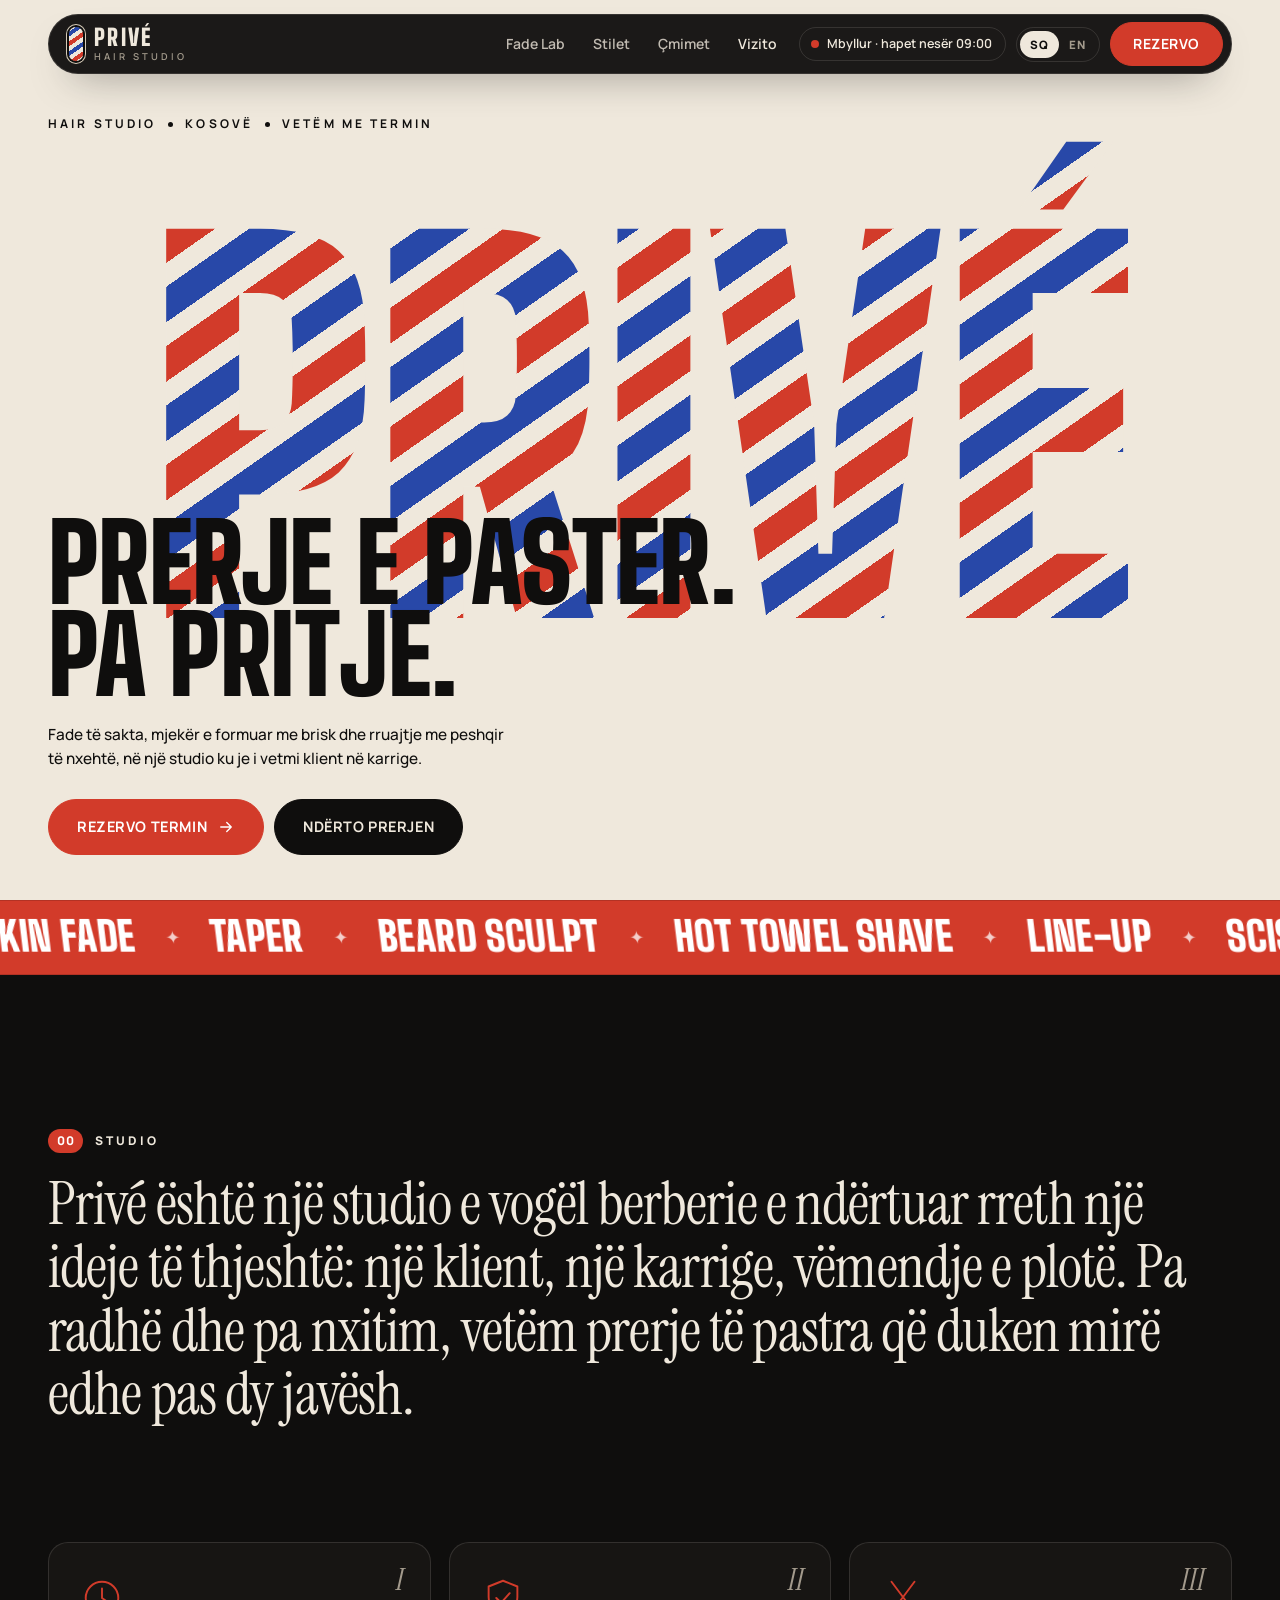
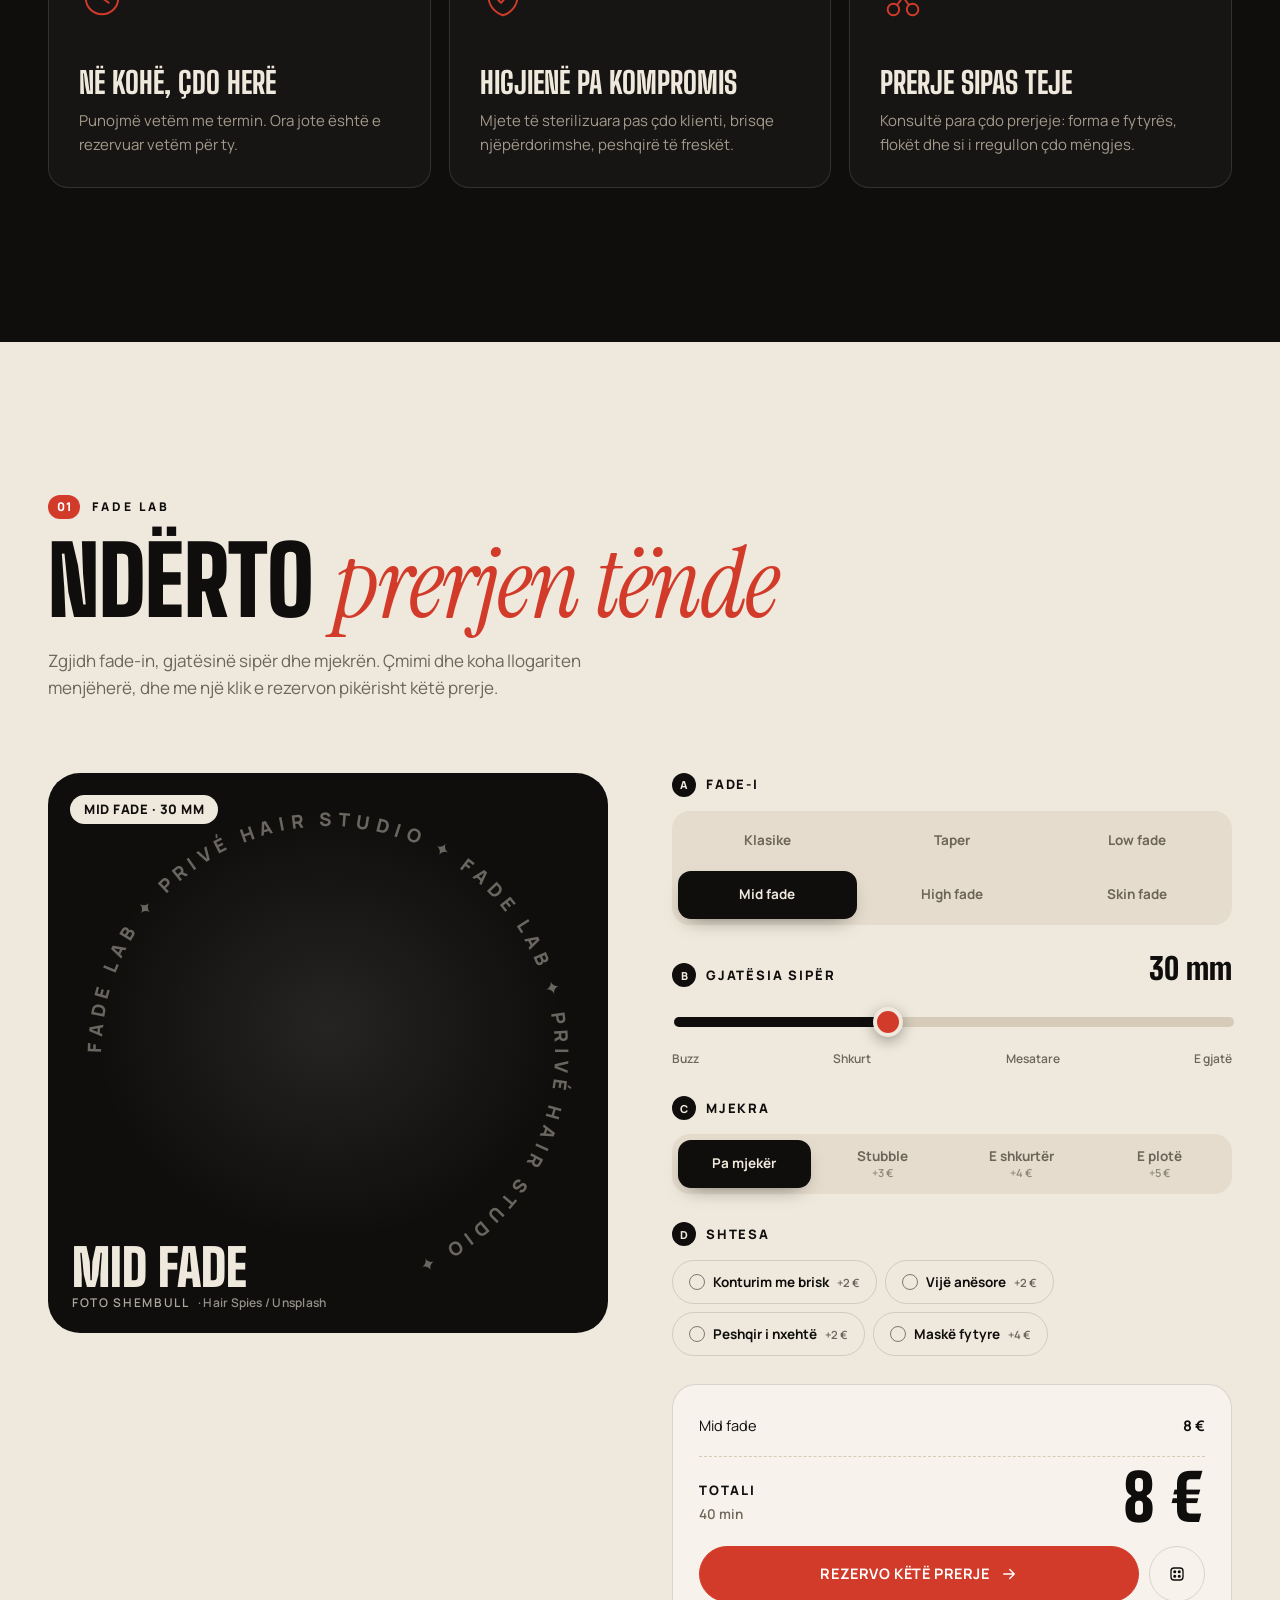
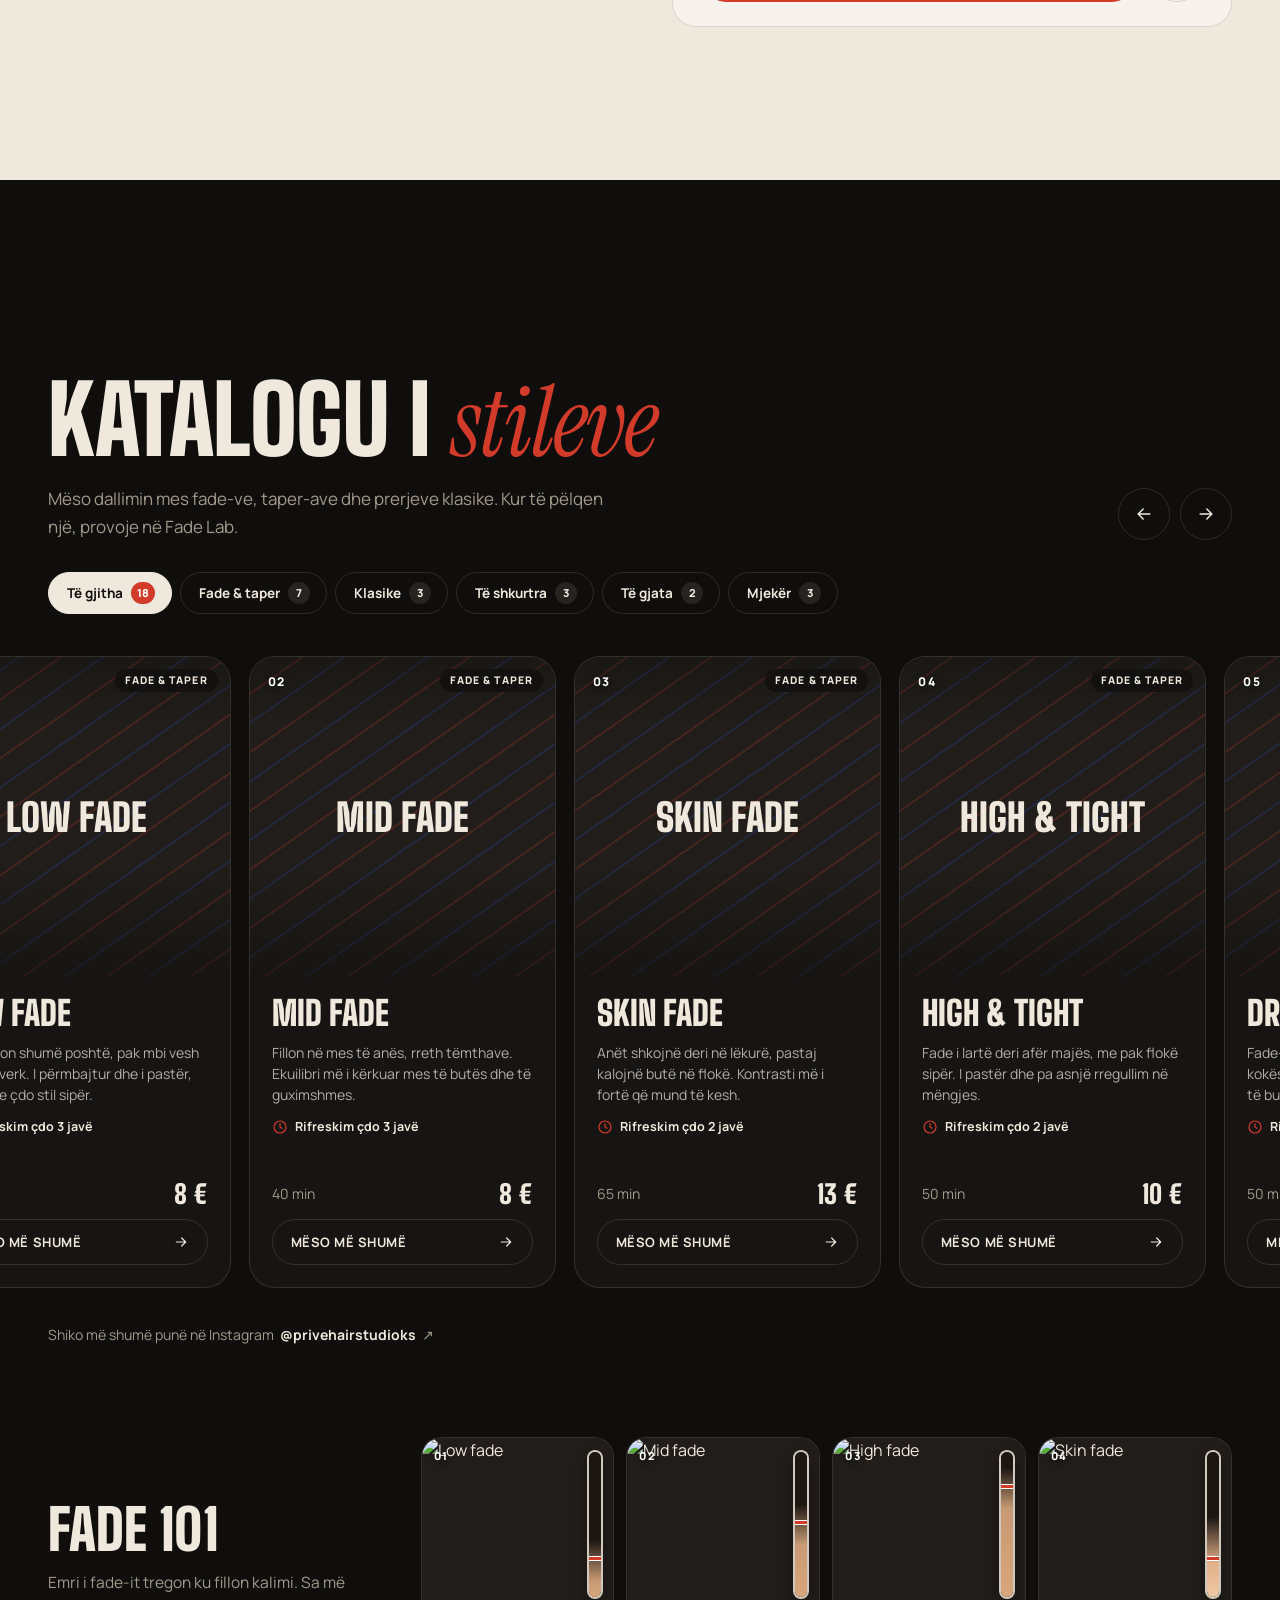
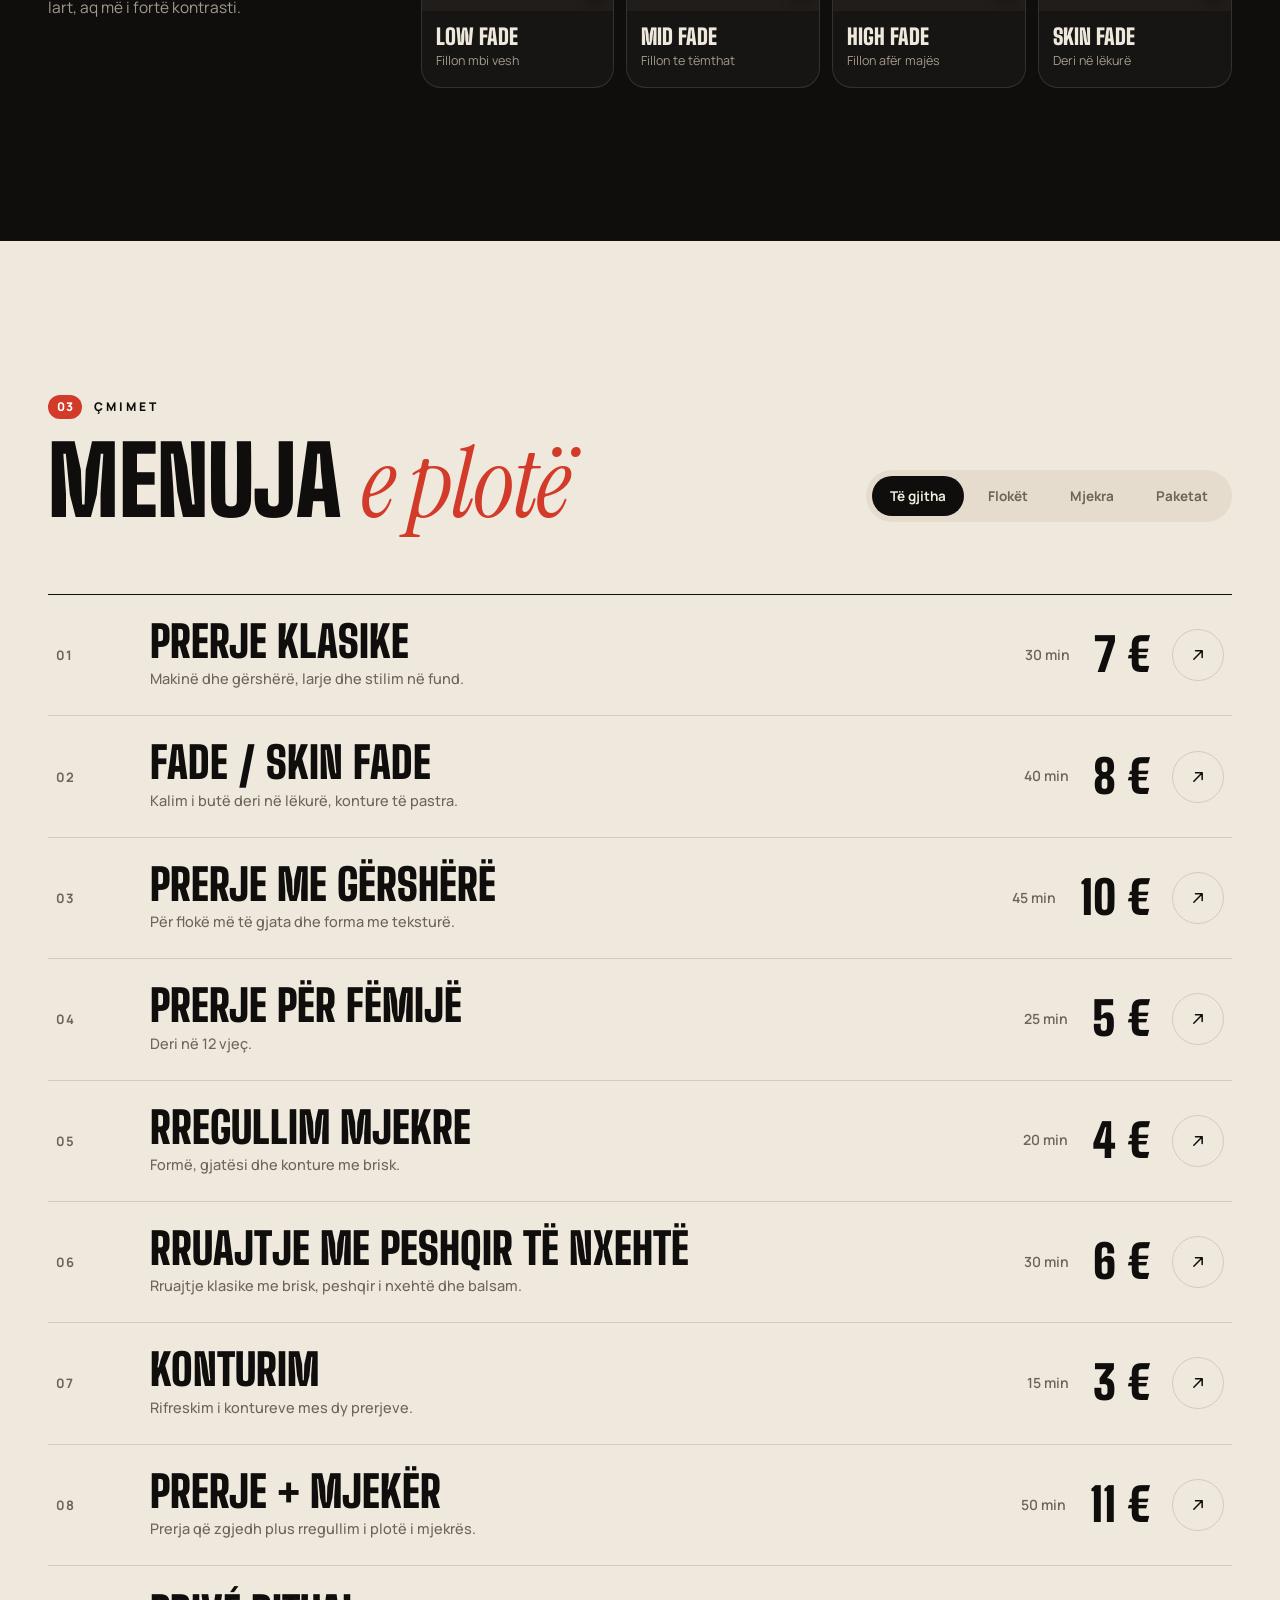
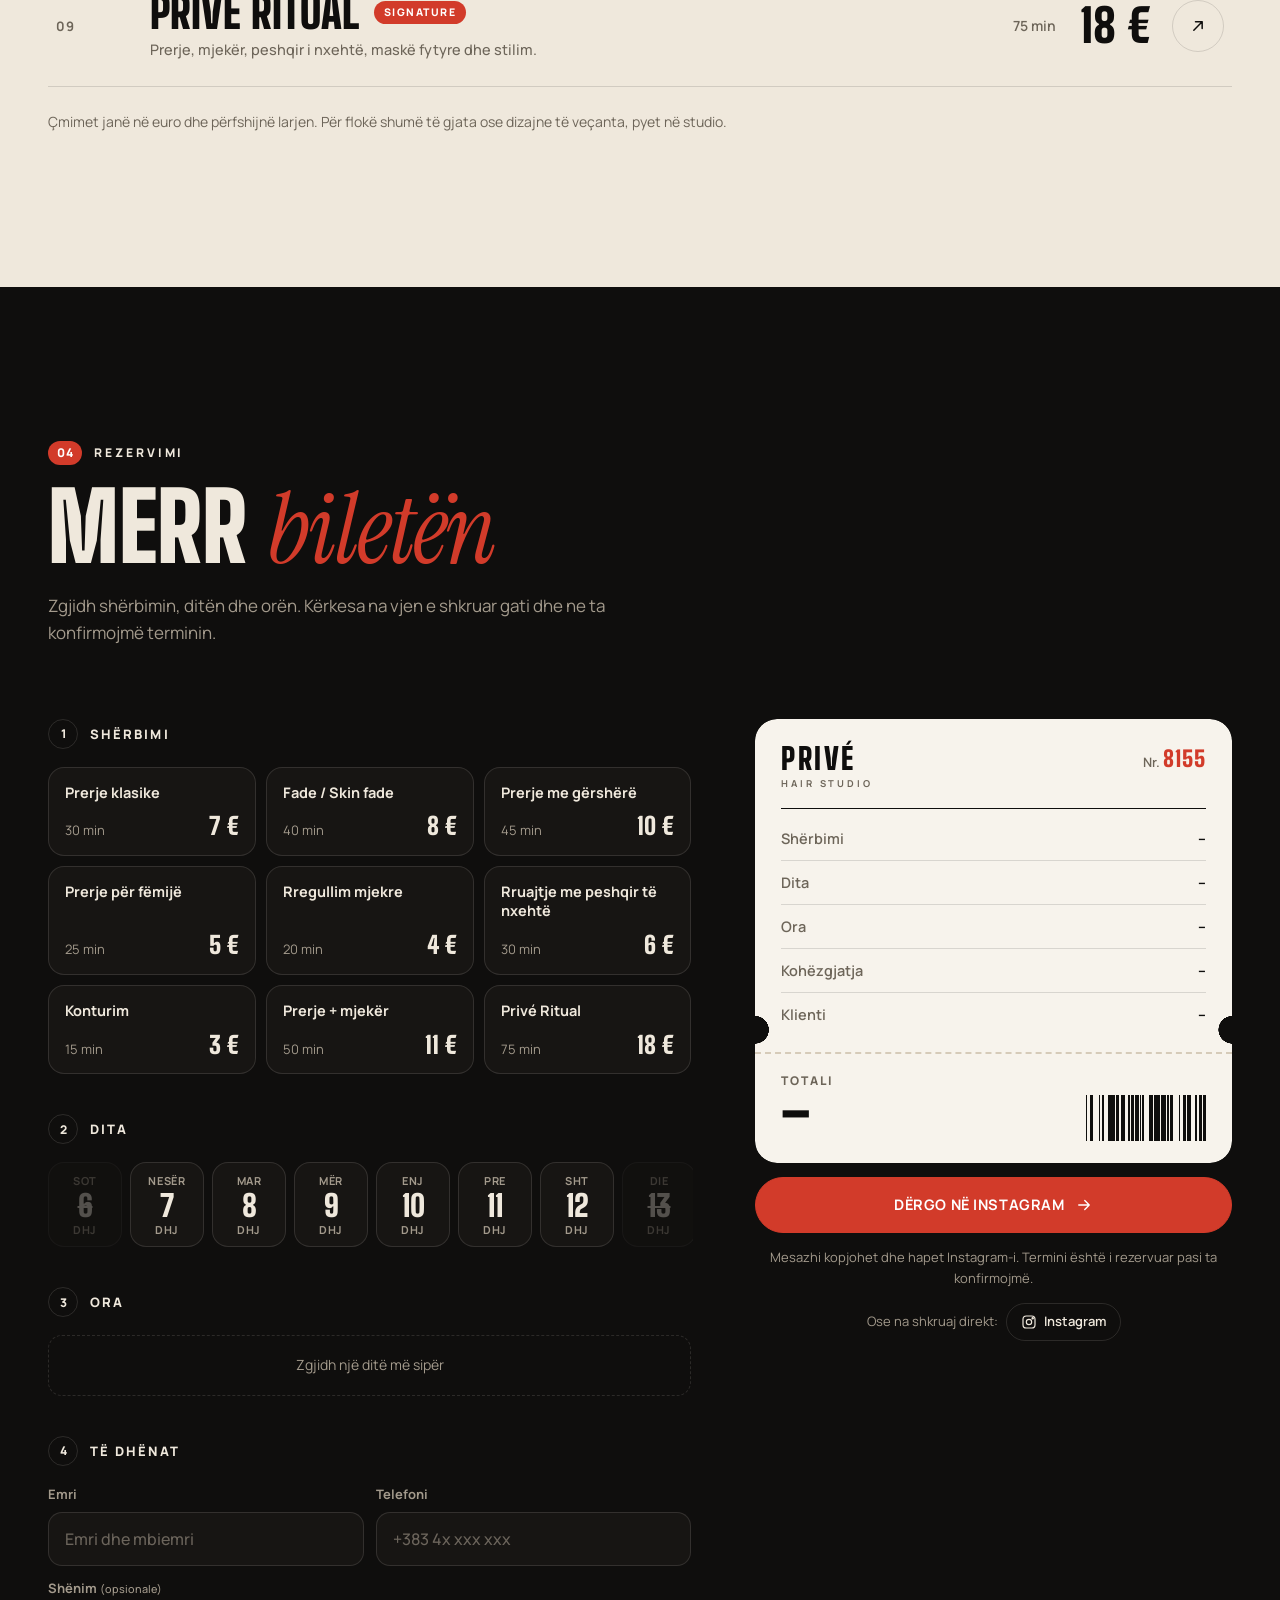
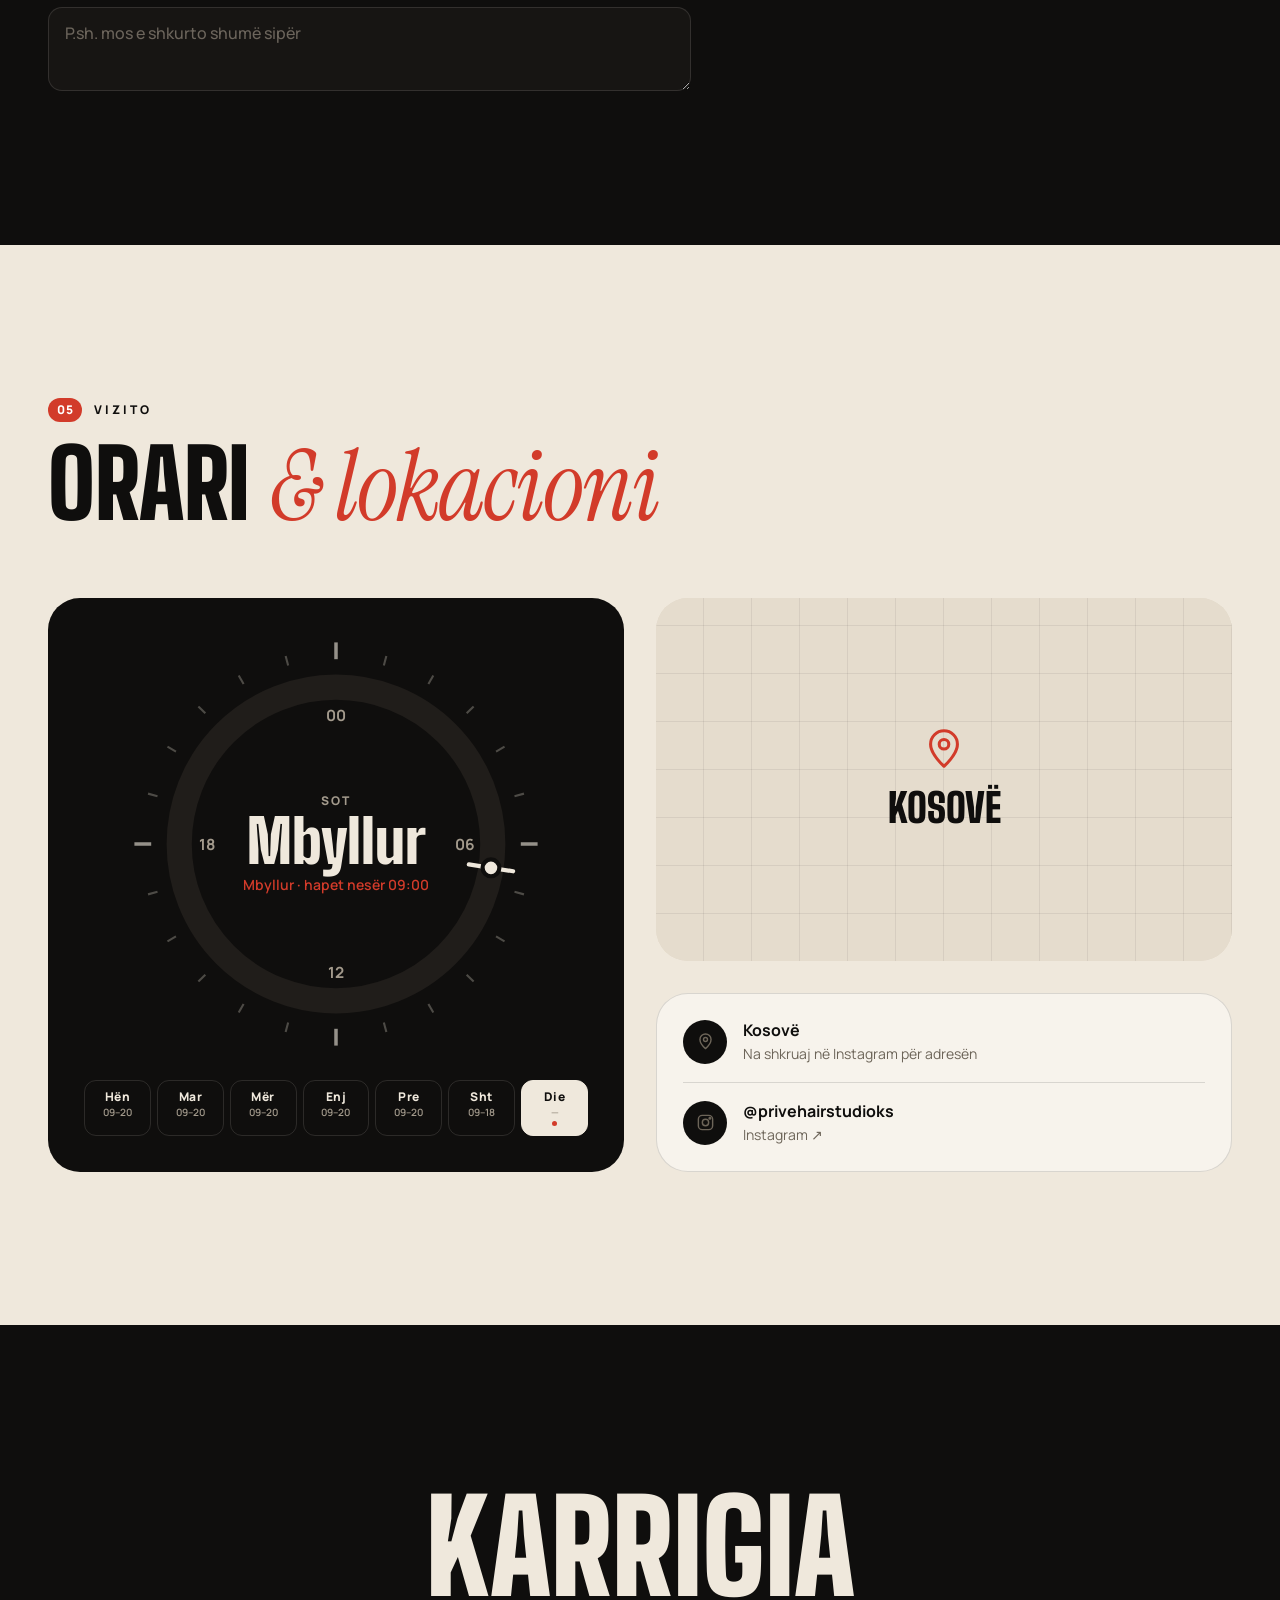
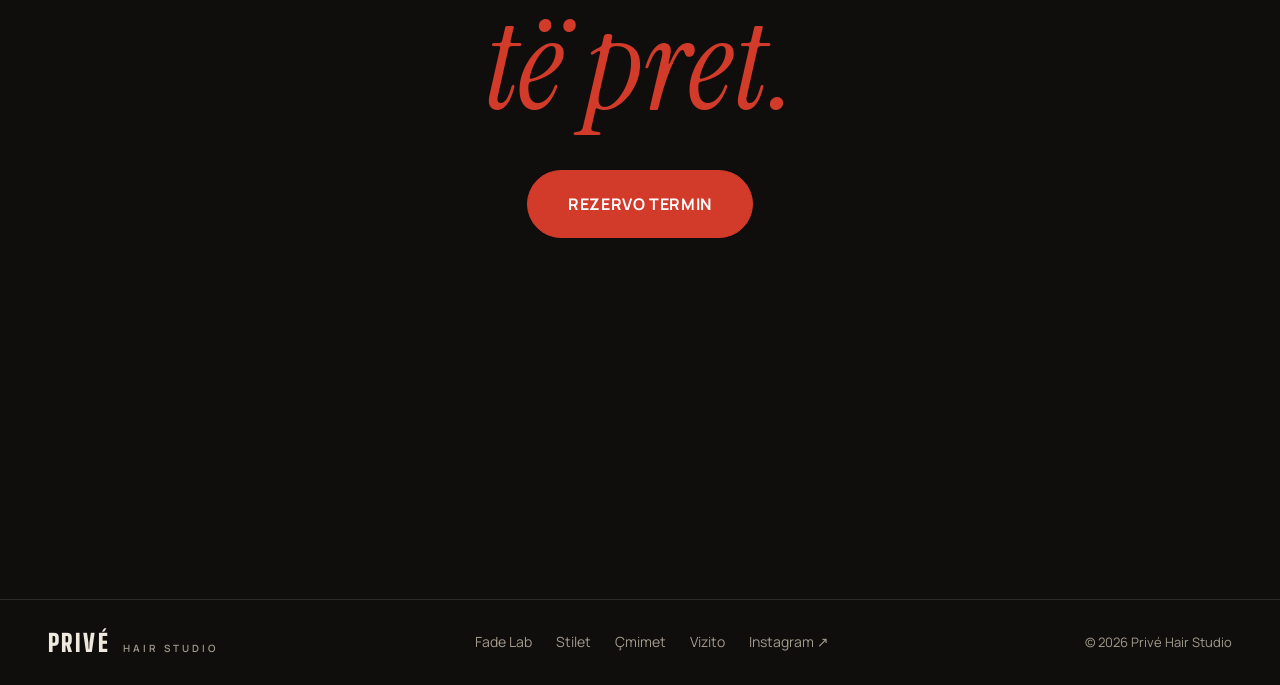
==== commit 19045107: "Real-photo Fade Lab, moving full-width catalogue with style guides - Remove all cartoon drawings (he" ====
--- a/index.html
+++ b/index.html
@@ -138,14 +138,9 @@
             <div class="lab__mirror" aria-hidden="true">
               <svg viewBox="0 0 200 200"><defs><path id="mirrorPath" d="M100,100 m-90,0 a90,90 0 1,1 180,0 a90,90 0 1,1 -180,0"/></defs><text><textPath href="#mirrorPath">FADE LAB ✦ PRIVÉ HAIR STUDIO ✦ FADE LAB ✦ PRIVÉ HAIR STUDIO ✦</textPath></text></svg>
             </div>
-            <div class="lab__head" id="labHead"></div>
             <div class="lab__tag" id="labTag" aria-live="polite"></div>
-            <div class="lab__view" id="labView" role="group" data-i18n-attr="aria-label:lab.view" aria-label="Pamja" hidden>
-              <button type="button" data-view="photo" aria-pressed="true" data-i18n="lab.photo">Foto</button>
-              <button type="button" data-view="draw" aria-pressed="false" data-i18n="lab.draw">Ilustrim</button>
-            </div>
             <figure class="lab__beardpic" id="labBeardPic" hidden><img alt="" decoding="async" /><figcaption></figcaption></figure>
-            <p class="lab__caption" id="labCaption" hidden><b></b><span><span data-i18n="lab.ref">Foto ilustruese</span><a class="lab__credit" id="labCredit" target="_blank" rel="noopener"></a></span></p>
+            <p class="lab__caption" id="labCaption"><b></b><span><span data-i18n="lab.ref">Foto shembull</span><a class="lab__credit" id="labCredit" target="_blank" rel="noopener"></a></span></p>
           </div>
 
           <div class="lab__panel reveal">
@@ -207,9 +202,9 @@
         </div>
         <div class="looks__filters reveal" id="looksFilters" role="group" data-i18n-attr="aria-label:looks.groups" aria-label="Grupet e stileve"></div>
       </div>
-      <div class="looks__track" id="looksTrack" tabindex="0" data-i18n-attr="aria-label:looks.kicker" aria-label="Stilet"></div>
-      <div class="container">
-        <div class="looks__progress" aria-hidden="true"><span id="looksBar"></span></div>
+      <div class="looks__track" id="looksTrack" tabindex="0" data-i18n-attr="aria-label:looks.kicker" aria-label="Stilet"><div class="looks__rail" id="looksRail"></div></div>
+      <div class="container">
+        <a class="looks__ig js-ig" href="https://www.instagram.com/privehairstudioks/" target="_blank" rel="noopener"><span data-i18n="looks.ig">Shiko më shumë punë në Instagram</span> <b class="js-ig-handle">@privehairstudioks</b> ↗</a>
         <div class="fade101 reveal" id="fade101"></div>
         <div class="photos" id="photos" hidden></div>
       </div>
@@ -355,11 +350,16 @@
     <a class="btn btn--red dock__book" href="#book" data-i18n="cta.book">Rezervo termin</a>
   </div>
 
+  <!-- Style guide: opens from the catalogue -->
+  <div class="sheet" id="sheet" hidden>
+    <div class="sheet__backdrop" data-close></div>
+    <article class="sheet__panel" role="dialog" aria-modal="true" aria-labelledby="sheetTitle" id="sheetPanel"></article>
+  </div>
+
   <div class="toast" id="toast" role="status" aria-live="polite" hidden></div>
 
   <script src="js/config.js"></script>
   <script src="js/i18n.js"></script>
-  <script src="js/head.js"></script>
   <script src="js/main.js"></script>
 </body>
 </html>
--- a/css/styles.css
+++ b/css/styles.css
@@ -317,9 +317,6 @@
 .lab__mirror { position: absolute; inset: 5%; animation: spin 40s linear infinite; will-change: transform; }
 .lab__mirror text { font: 800 7.4px var(--sans); letter-spacing: .32em; fill: rgba(239, 232, 220, .4); }
 @keyframes spin { to { transform: rotate(360deg); } }
-.lab__head { position: relative; width: 74%; margin-top: 10%; }
-.lab__head svg { width: 100%; height: auto; }
-.lab__head.is-swap svg { animation: swap .45s var(--ease); }
 @keyframes swap { 0% { transform: scale(.97); } 60% { transform: scale(1.015); } }
 /* photo mode: a real photo of the chosen fade fills the stage and the drawing
    of the exact combination becomes a small card */
@@ -334,35 +331,25 @@
   background: linear-gradient(to top, rgba(15, 14, 13, .82), rgba(15, 14, 13, 0) 46%), linear-gradient(to bottom, rgba(15, 14, 13, .45), rgba(15, 14, 13, 0) 22%);
 }
 .lab__stage:not(.is-photo) .lab__photos img { opacity: 0; }
+.lab__mirror { transition: opacity .4s; }
+.is-photo .lab__mirror { opacity: 0; }
+.lab__photos img { transition: opacity .45s var(--ease), transform 1s var(--ease), filter .3s; }
+.is-loading .lab__photos img.is-on { filter: brightness(.55) blur(3px); }
+.lab__stage::after {
+  content: ""; position: absolute; left: 50%; top: 50%; width: 46px; height: 46px; margin: -23px 0 0 -23px; border-radius: 50%;
+  border: 3px solid rgba(239, 232, 220, .25); border-top-color: var(--bone); opacity: 0; transition: opacity .2s; pointer-events: none;
+  animation: spin .8s linear infinite;
+}
+.is-loading.lab__stage::after { opacity: 1; }
+.lab__caption.is-swap b { animation: rise .5s var(--ease); }
 .is-photo .lab__photos::after { opacity: 1; }
-.lab__mirror, .lab__head { transition: opacity .4s, transform .5s var(--ease), width .5s var(--ease); }
-.is-photo .lab__mirror { opacity: 0; }
-.is-photo .lab__head {
-  position: absolute; right: 18px; bottom: 18px; width: 27%; margin: 0; padding: 26px 6px 0;
-  border-radius: 18px; background: var(--ink); border: 1px solid rgba(239, 232, 220, .2);
-  box-shadow: 0 18px 40px -16px rgba(0, 0, 0, .7); overflow: hidden;
-}
-.is-photo .lab__head::before {
-  content: attr(data-label); position: absolute; top: 9px; left: 0; right: 0; text-align: center;
-  font: 800 9.5px/1 var(--sans); letter-spacing: .14em; text-transform: uppercase; color: var(--muted);
-}
 .lab__caption {
-  position: absolute; left: 24px; bottom: 22px; right: 36%; display: flex; flex-direction: column; gap: 4px; color: var(--bone);
+  position: absolute; left: 24px; bottom: 22px; right: 24px; display: flex; flex-direction: column; gap: 4px; color: var(--bone);
 }
 .lab__caption b { font: 900 clamp(34px, 4vw, 54px)/.9 var(--display); text-transform: uppercase; }
 .lab__caption > span { display: flex; flex-wrap: wrap; gap: 4px 8px; font: 600 12px/1.3 var(--sans); letter-spacing: .14em; text-transform: uppercase; color: rgba(239, 232, 220, .7); }
 .lab__credit { pointer-events: auto; text-transform: none; letter-spacing: .02em; color: rgba(239, 232, 220, .6); }
 .lab__credit:hover { color: var(--bone); text-decoration: underline; }
-.lab__view {
-  position: absolute; top: 22px; right: 22px; display: inline-flex; padding: 3px; border-radius: 999px;
-  background: rgba(15, 14, 13, .78); border: 1px solid rgba(239, 232, 220, .2);
-}
-.lab__view button {
-  border: 0; background: none; padding: 7px 12px; border-radius: 999px;
-  font: 800 11.5px/1 var(--sans); letter-spacing: .06em; text-transform: uppercase; color: var(--muted);
-  transition: background .2s, color .2s;
-}
-.lab__view button[aria-pressed="true"] { background: var(--bone); color: var(--ink); }
 .lab__beardpic {
   position: absolute; right: 18px; top: 70px; width: 22%; margin: 0; text-align: center;
   animation: pop .45s var(--ease);
@@ -373,11 +360,6 @@
   background: var(--bone); color: var(--ink); font: 800 10.5px/1 var(--sans); letter-spacing: .06em; text-transform: uppercase;
 }
 @keyframes pop { from { opacity: 0; transform: scale(.8); } }
-.look__art--photo { place-items: stretch; }
-.look__art--photo img { width: 100%; height: 100%; object-fit: cover; transition: transform .7s var(--ease); }
-.look:hover .look__art--photo img { transform: scale(1.05); }
-.look__art--photo .look__n { z-index: 1; color: #fff; text-shadow: 0 1px 6px rgba(0, 0, 0, .5); }
-.look__art--photo::after { content: ""; position: absolute; inset: 0; pointer-events: none; background: linear-gradient(to top, rgba(15, 14, 13, .55), transparent 35%); }
 .look__credit {
   position: absolute; right: 12px; bottom: 10px; z-index: 1; font: 600 10.5px/1.2 var(--sans); color: rgba(255, 255, 255, .78);
   text-shadow: 0 1px 4px rgba(0, 0, 0, .6);
@@ -472,34 +454,32 @@
 .pill:hover { border-color: rgba(239, 232, 220, .45); }
 .pill[aria-pressed="true"] { background: var(--bone); color: var(--ink); border-color: var(--bone); }
 .pill[aria-pressed="true"] small { background: var(--red); color: #fff; }
-.looks__progress { height: 3px; margin-top: 18px; border-radius: 2px; background: rgba(239, 232, 220, .1); overflow: hidden; }
-.looks__progress span { display: block; height: 100%; width: 100%; background: var(--red); transform: scaleX(0); transform-origin: left; }
-.looks__progress span.is-run { animation: progress linear forwards; }
-@keyframes progress { to { transform: scaleX(1); } }
 .looks__track {
-  display: flex; gap: 18px; overflow-x: auto; scroll-snap-type: x mandatory; scrollbar-width: none;
-  padding: 6px max(var(--gutter), calc((100vw - var(--max)) / 2 + var(--gutter))) 20px;
-  scroll-padding-left: max(var(--gutter), calc((100vw - var(--max)) / 2 + var(--gutter)));
-  cursor: grab;
-}
-.looks__track::-webkit-scrollbar { display: none; }
-.looks__track.is-drag { cursor: grabbing; scroll-snap-type: none; }
-.looks__track.is-drag * { pointer-events: none; }
+  position: relative; overflow: hidden; padding: 6px 0 22px; outline: none;
+  touch-action: pan-y; cursor: grab; user-select: none; -webkit-user-select: none;
+}
+.looks__track:focus-visible { box-shadow: inset 0 0 0 2px var(--red); }
+.looks__track.is-drag { cursor: grabbing; }
+.looks__rail { display: flex; gap: 18px; width: max-content; will-change: transform; }
+.looks__rail img { -webkit-user-drag: none; }
+.looks__ig { display: inline-flex; gap: 6px; margin-top: 14px; font-size: 14px; color: var(--muted); transition: color .2s; }
+.looks__ig b { color: var(--bone); font-weight: 700; }
+.looks__ig:hover { color: var(--bone); }
 .look {
-  flex: none; width: clamp(260px, 26vw, 340px); scroll-snap-align: start;
+  flex: none; width: clamp(262px, 24vw, 340px); cursor: pointer;
   border-radius: 26px; overflow: hidden; background: var(--ink-2); border: 1px solid var(--line);
   transition: border-color .3s, transform .5s var(--ease);
 }
 .look:hover { border-color: rgba(239, 232, 220, .35); transform: translateY(-6px); }
-.look__art { position: relative; aspect-ratio: 1 / 1.05; display: grid; place-items: end center; overflow: hidden; }
-.look__art svg { width: 86%; height: auto; transition: transform .7s var(--ease); }
-.look:hover .look__art svg { transform: scale(1.04) translateY(-4px); }
-.look--1 .look__art { background: #e8dfd0; }
-.look--2 .look__art { background: #d23b2a; }
-.look--3 .look__art { background: #c9b79a; }
-.look--4 .look__art { background: #2848a8; }
-.look--5 .look__art { background: #efe8dc; }
-.look--6 .look__art { background: #8f8a80; }
+.look__art { position: relative; aspect-ratio: 1 / 1.05; overflow: hidden; background: var(--ink-3); }
+.look__art > img { position: absolute; inset: 0; width: 100%; height: 100%; object-fit: cover; transition: transform .7s var(--ease); }
+.look:hover .look__art > img { transform: scale(1.05); }
+.look__art::after { content: ""; position: absolute; inset: 0; pointer-events: none; background: linear-gradient(to top, rgba(15, 14, 13, .55), transparent 35%), linear-gradient(to bottom, rgba(15, 14, 13, .35), transparent 22%); }
+.look__ph {
+  position: absolute; inset: 0; display: grid; place-items: center; padding: 20px; text-align: center;
+  background: repeating-linear-gradient(-35deg, var(--ink-3) 0 22px, rgba(210, 59, 42, .22) 22px 24px, var(--ink-3) 24px 46px, rgba(40, 72, 168, .25) 46px 48px);
+}
+.look__ph span { font: 900 clamp(34px, 3vw, 46px)/.9 var(--display); text-transform: uppercase; color: var(--bone); }
 .look__group {
   position: absolute; top: 12px; right: 12px; z-index: 1; padding: 6px 10px; border-radius: 999px;
   background: rgba(15, 14, 13, .72); color: var(--bone); font: 800 10.5px/1 var(--sans); letter-spacing: .1em; text-transform: uppercase;
@@ -507,8 +487,7 @@
 .look__desc { font-size: 14px; line-height: 1.5; color: rgba(239, 232, 220, .72); min-height: 4.5em; }
 .look__upkeep { display: flex; align-items: center; gap: 7px; font-size: 12.5px; font-weight: 700; color: var(--bone); }
 .look__upkeep .i { width: 16px; height: 16px; color: var(--red); }
-.look__n { position: absolute; top: 16px; left: 18px; font: 800 12px var(--sans); letter-spacing: .14em; color: rgba(15, 14, 13, .55); }
-.look--2 .look__n, .look--4 .look__n { color: rgba(255, 255, 255, .7); }
+.look__n { position: absolute; top: 16px; left: 18px; z-index: 1; font: 800 12px var(--sans); letter-spacing: .14em; color: #fff; text-shadow: 0 1px 6px rgba(0, 0, 0, .5); }
 .look { display: flex; flex-direction: column; }
 .look__body { flex: 1; padding: 20px 22px 22px; display: flex; flex-direction: column; gap: 12px; }
 .look__meta { margin-top: auto; }
@@ -522,13 +501,6 @@
 }
 .look__try:hover { background: var(--bone); color: var(--ink); border-color: var(--bone); }
 .look__try .i { width: 16px; height: 16px; }
-.look--ig {
-  display: flex; flex-direction: column; justify-content: space-between; padding: 28px; min-height: 100%;
-  background: var(--red); border-color: var(--red); color: #fff;
-}
-.look--ig .i { width: 44px; height: 44px; stroke-width: 1.5; }
-.look--ig span { font: 900 40px/.95 var(--display); text-transform: uppercase; }
-.look--ig b { font-size: 14px; font-weight: 700; }
 
 .fade101 { margin-top: clamp(56px, 7vw, 90px); display: grid; grid-template-columns: minmax(0, .8fr) minmax(0, 2fr); gap: 28px 48px; align-items: center; }
 .fade101__head h3 { font: 900 clamp(40px, 4.4vw, 64px)/.9 var(--display); text-transform: uppercase; margin-bottom: 14px; }
@@ -540,9 +512,18 @@
   transition: border-color .25s, transform .4s var(--ease);
 }
 .fade101__item:hover { border-color: rgba(210, 59, 42, .6); transform: translateY(-4px); }
-.fade101__art { display: grid; place-items: end center; width: 100%; aspect-ratio: 1 / .9; margin-bottom: 12px; background: var(--bone-2); overflow: hidden; }
-.fade101__art svg { width: 88%; height: auto; }
-.fade101__n { position: absolute; top: 10px; left: 12px; font: 800 11px var(--sans); letter-spacing: .12em; color: rgba(15, 14, 13, .5); }
+.fade101__art { position: relative; display: block; width: 100%; aspect-ratio: 1 / .9; margin-bottom: 12px; background: var(--ink-3); overflow: hidden; }
+.fade101__art img { width: 100%; height: 100%; object-fit: cover; transition: transform .7s var(--ease); }
+.fade101__item:hover .fade101__art img { transform: scale(1.05); }
+/* gauge: hair at the top, skin at the bottom, red line where the fade starts */
+.gauge {
+  position: absolute; right: 12px; top: 14px; bottom: 14px; width: 12px; border-radius: 6px; overflow: hidden;
+  background: linear-gradient(to bottom, #1c1612 0%, #1c1612 calc((1 - var(--h)) * 100% - 14%), #c79a74 calc((1 - var(--h)) * 100% + 14%), #d9a67c 100%);
+  box-shadow: 0 0 0 2px rgba(239, 232, 220, .85), 0 6px 16px rgba(0, 0, 0, .45);
+}
+.gauge--skin { background: linear-gradient(to bottom, #1c1612 0%, #1c1612 calc((1 - var(--h)) * 100% - 30%), #e2b18a calc((1 - var(--h)) * 100% + 2%), #f0c8a5 100%); }
+.gauge i { position: absolute; left: -2px; right: -2px; bottom: calc(var(--h) * 100%); height: 3px; background: var(--red); box-shadow: 0 0 0 1px #fff; }
+.fade101__n { position: absolute; top: 10px; left: 12px; font: 800 11px var(--sans); letter-spacing: .12em; color: #fff; text-shadow: 0 1px 6px rgba(0, 0, 0, .6); }
 .fade101__item b { padding: 0 14px; font: 900 22px/1 var(--display); text-transform: uppercase; }
 .fade101__item small { padding: 0 14px; font-size: 12.5px; color: var(--muted); }
 .photos { margin-top: 60px; }
@@ -767,6 +748,45 @@
 .footer__nav a:hover { color: var(--bone); }
 .footer__copy { font-size: 13px; color: var(--muted); }
 
+/* ---------- Style guide panel ---------- */
+.sheet { position: fixed; inset: 0; z-index: 150; display: grid; place-items: center; padding: 20px; }
+.sheet__backdrop { position: absolute; inset: 0; background: rgba(8, 7, 6, .72); opacity: 0; transition: opacity .3s; }
+.sheet__panel {
+  position: relative; width: min(1040px, 100%); max-height: calc(100vh - 40px); max-height: calc(100dvh - 40px); overflow: auto;
+  display: grid; grid-template-columns: minmax(0, 1fr) minmax(0, 1.1fr); border-radius: 28px; background: var(--ink-2); color: var(--bone);
+  border: 1px solid var(--line); box-shadow: 0 40px 100px -30px rgba(0, 0, 0, .9);
+  opacity: 0; transform: translateY(24px) scale(.98); transition: opacity .3s, transform .4s var(--ease);
+}
+.sheet.is-on .sheet__backdrop { opacity: 1; }
+.sheet.is-on .sheet__panel { opacity: 1; transform: none; }
+.sheet-open { overflow: hidden; }
+.sheet__close {
+  position: absolute; top: 14px; right: 14px; z-index: 2; width: 44px; height: 44px; border-radius: 50%; border: 0;
+  background: rgba(15, 14, 13, .75); color: var(--bone); font-size: 26px; line-height: 1;
+}
+.sheet__close:hover { background: var(--red); }
+.sheet__media { position: relative; min-height: 360px; background: var(--ink-3); }
+.sheet__media img { position: absolute; inset: 0; width: 100%; height: 100%; object-fit: cover; }
+.sheet__media .look__group { top: 16px; left: 16px; right: auto; }
+.sheet__body { padding: clamp(24px, 3.4vw, 40px); display: flex; flex-direction: column; gap: 16px; }
+.sheet__n { font: 800 12px var(--sans); letter-spacing: .16em; text-transform: uppercase; color: var(--red); }
+.sheet__title { font: 900 clamp(44px, 5vw, 68px)/.88 var(--display); text-transform: uppercase; }
+.sheet__desc { color: rgba(239, 232, 220, .78); font-size: 16px; }
+.sheet__facts { margin: 4px 0 0; display: grid; gap: 2px; }
+.sheet__facts div { padding: 14px 0; border-top: 1px solid var(--line); }
+.sheet__facts dt { font: 800 11.5px var(--sans); letter-spacing: .14em; text-transform: uppercase; color: var(--muted); margin-bottom: 6px; }
+.sheet__facts dd { margin: 0; font-size: 15px; line-height: 1.55; }
+.sheet__meta { display: flex; align-items: center; flex-wrap: wrap; gap: 8px 18px; padding-top: 14px; border-top: 1px solid var(--line); font-size: 14px; color: var(--muted); }
+.sheet__meta span { display: inline-flex; align-items: center; gap: 7px; }
+.sheet__meta .i { width: 16px; height: 16px; color: var(--red); }
+.sheet__meta b { margin-left: auto; color: var(--bone); font: 900 40px/1 var(--display); }
+.sheet__actions { display: flex; flex-wrap: wrap; gap: 10px; }
+.sheet__actions .btn--red { flex: 1 1 220px; }
+.sheet__actions .btn--line { --fg: var(--bone); --bd: var(--line); flex: 1 1 180px; }
+.sheet__actions .btn--line:hover { --bd: var(--bone); }
+.sheet__nav { display: flex; align-items: center; justify-content: space-between; gap: 12px; margin-top: auto; padding-top: 6px; font-size: 13px; font-weight: 700; color: var(--muted); }
+.round--dark { width: 46px; height: 46px; }
+
 /* ---------- Dock + toast ---------- */
 .dock {
   position: fixed; left: 12px; right: 12px; bottom: calc(12px + env(safe-area-inset-bottom)); z-index: 50;
@@ -833,6 +853,9 @@
   .footer { padding-bottom: calc(100px + env(safe-area-inset-bottom)); }
   .photos__grid { grid-template-columns: repeat(2, 1fr); }
   .fade101 { grid-template-columns: minmax(0, 1fr); }
+  .sheet { padding: 0; place-items: end stretch; }
+  .sheet__panel { grid-template-columns: minmax(0, 1fr); max-height: 92vh; max-height: 92dvh; border-radius: 26px 26px 0 0; transform: translateY(40px); }
+  .sheet__media { min-height: 0; aspect-ratio: 4 / 3; }
 }
 
 @media (max-width: 600px) {
@@ -852,9 +875,6 @@
   .receipt { padding: 20px; }
   .receipt__total b { font-size: 54px; }
   .lab__tag { top: 14px; left: 14px; font-size: 11.5px; }
-  .lab__view { top: 12px; right: 12px; }
-  .lab__view button { padding: 6px 9px; font-size: 10.5px; }
-  .is-photo .lab__head { right: 12px; bottom: 12px; width: 32%; padding-top: 22px; }
   .lab__caption { left: 16px; bottom: 16px; }
   .lab__beardpic { right: 12px; top: 56px; width: 25%; }
   .tabs { width: 100%; overflow-x: auto; flex-wrap: nowrap; scrollbar-width: none; }
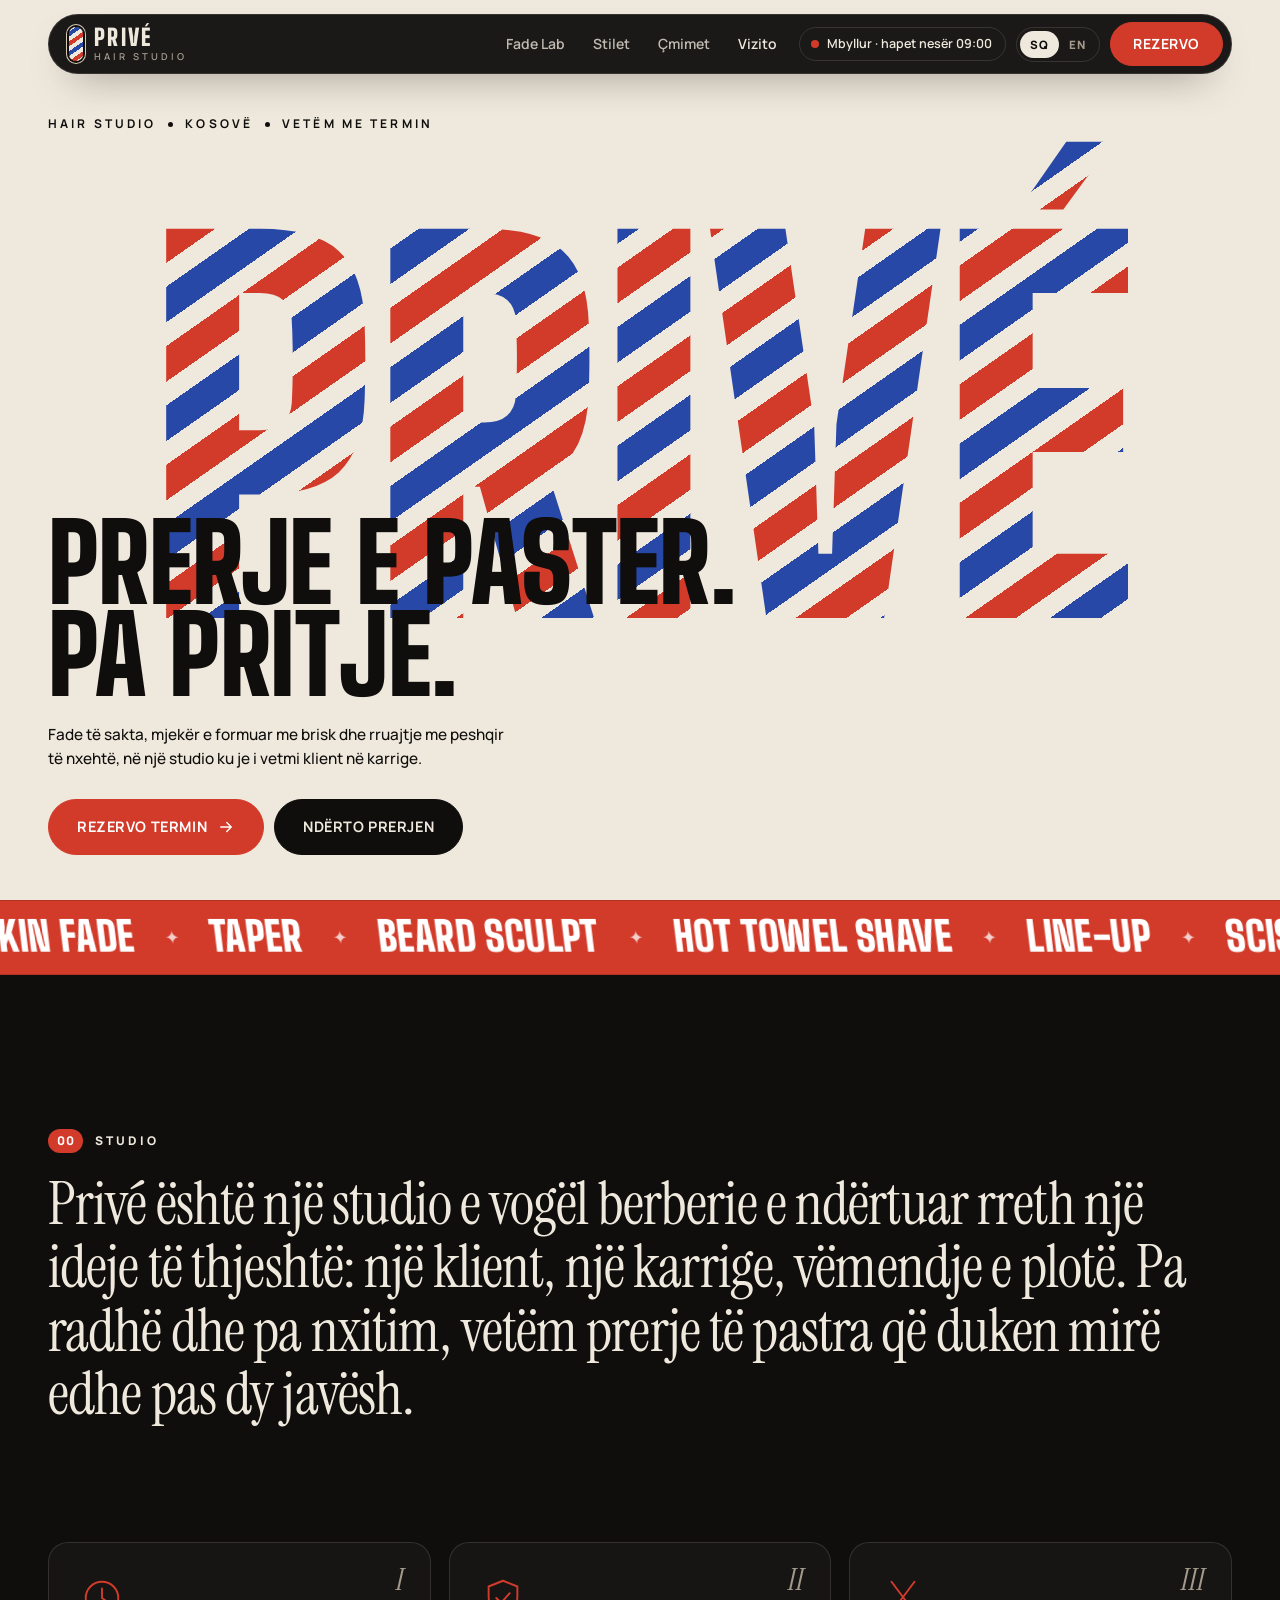
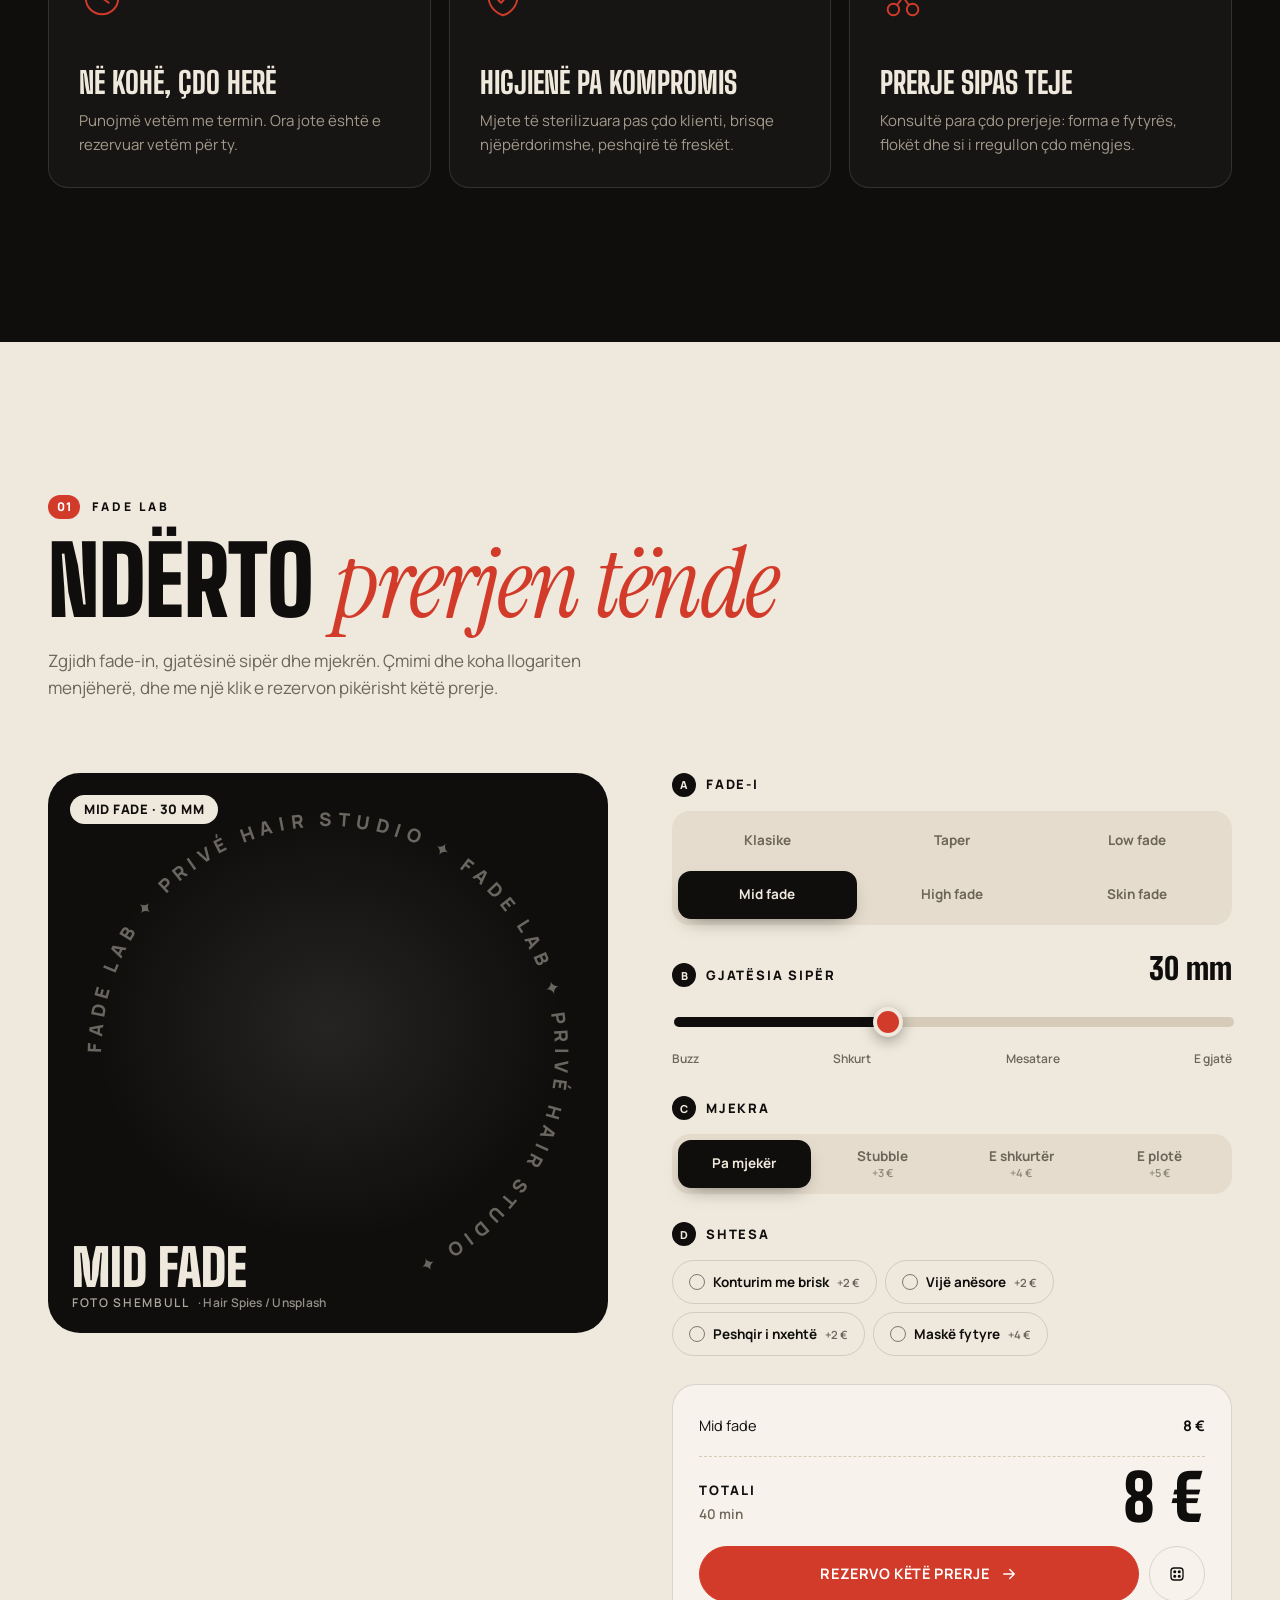
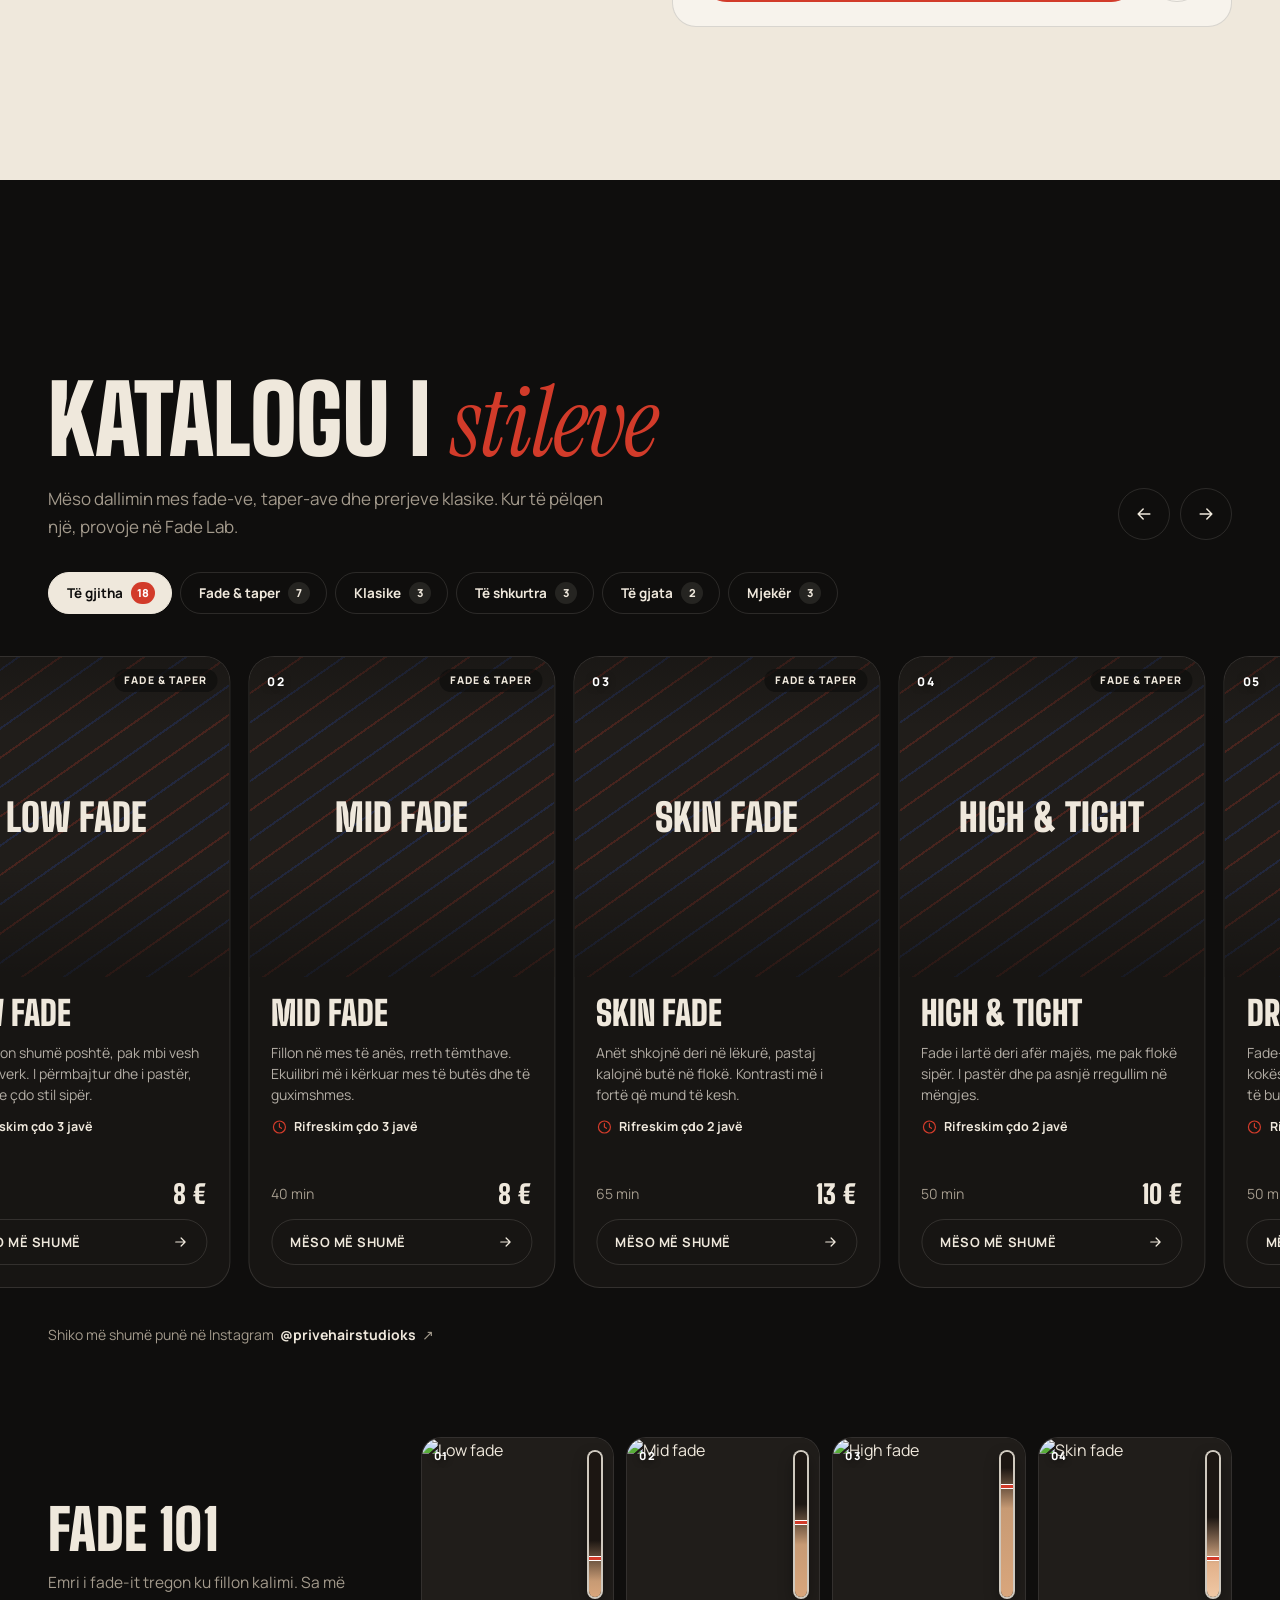
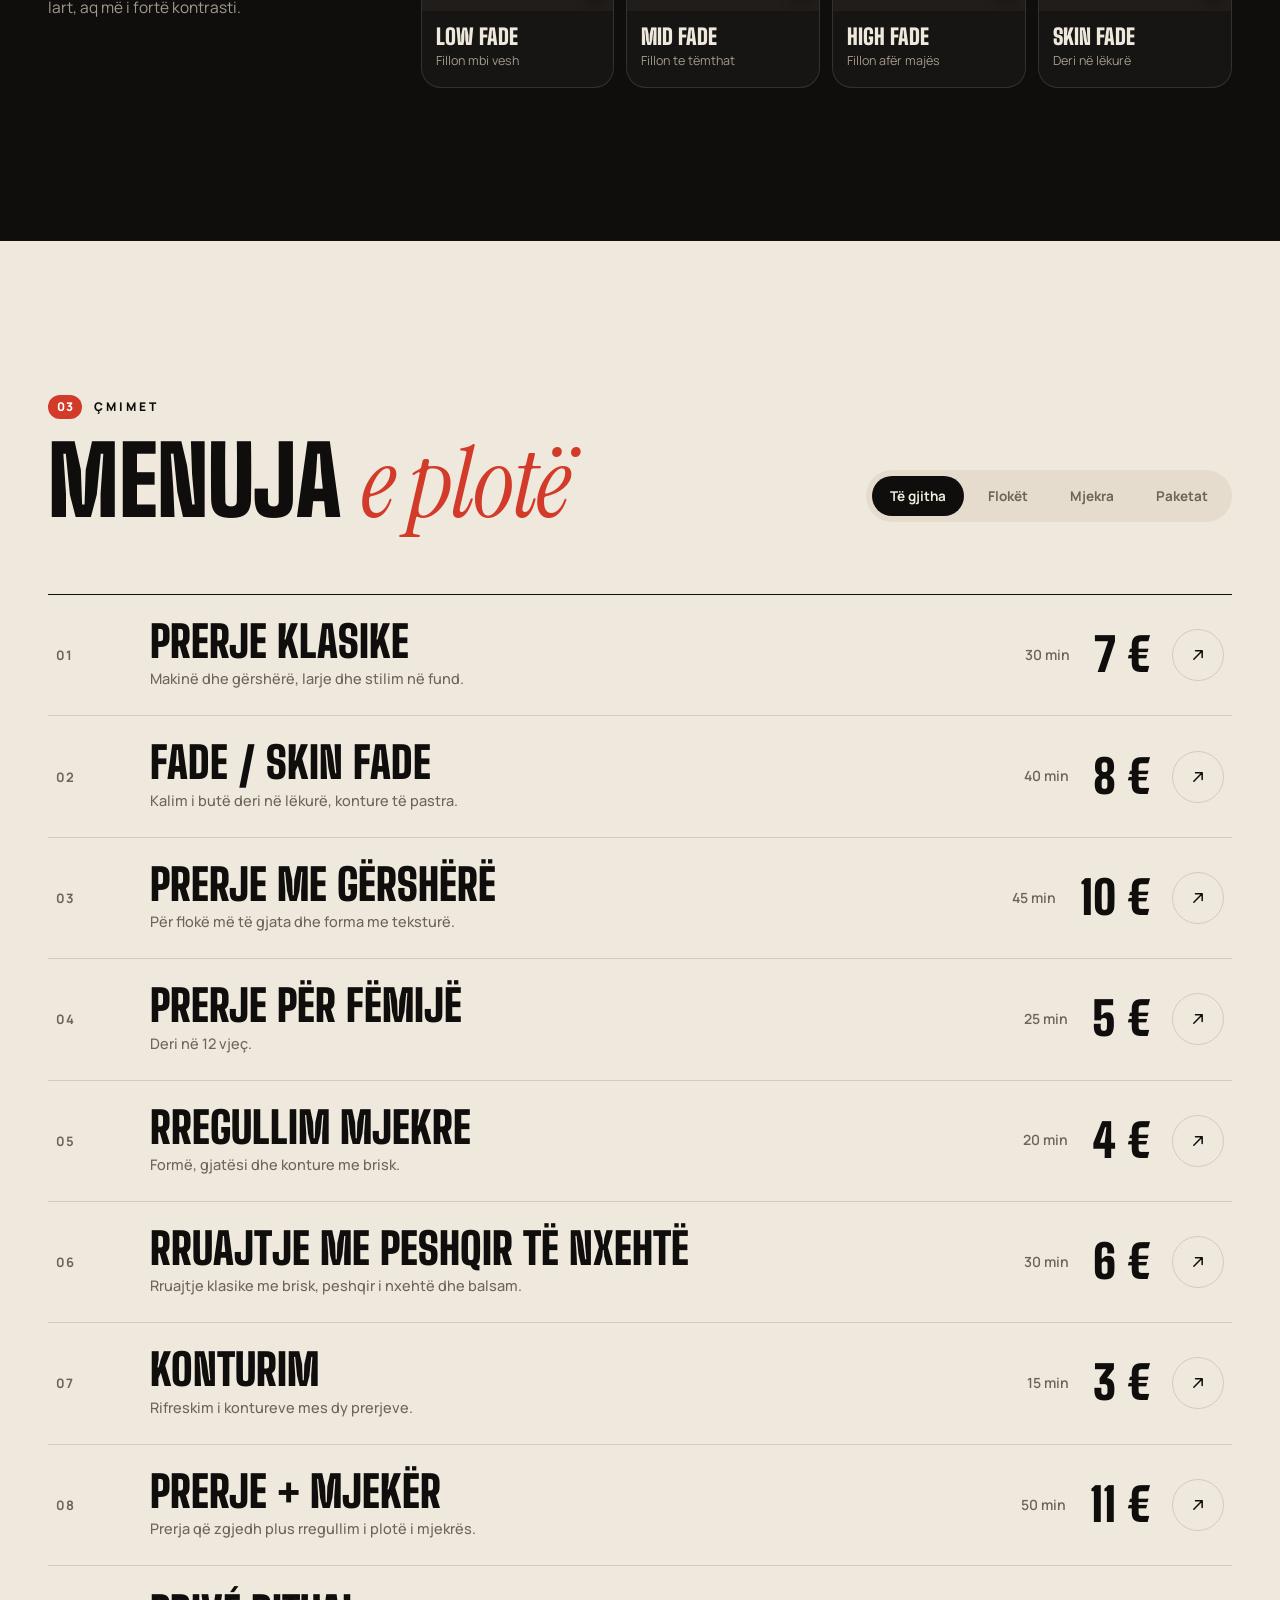
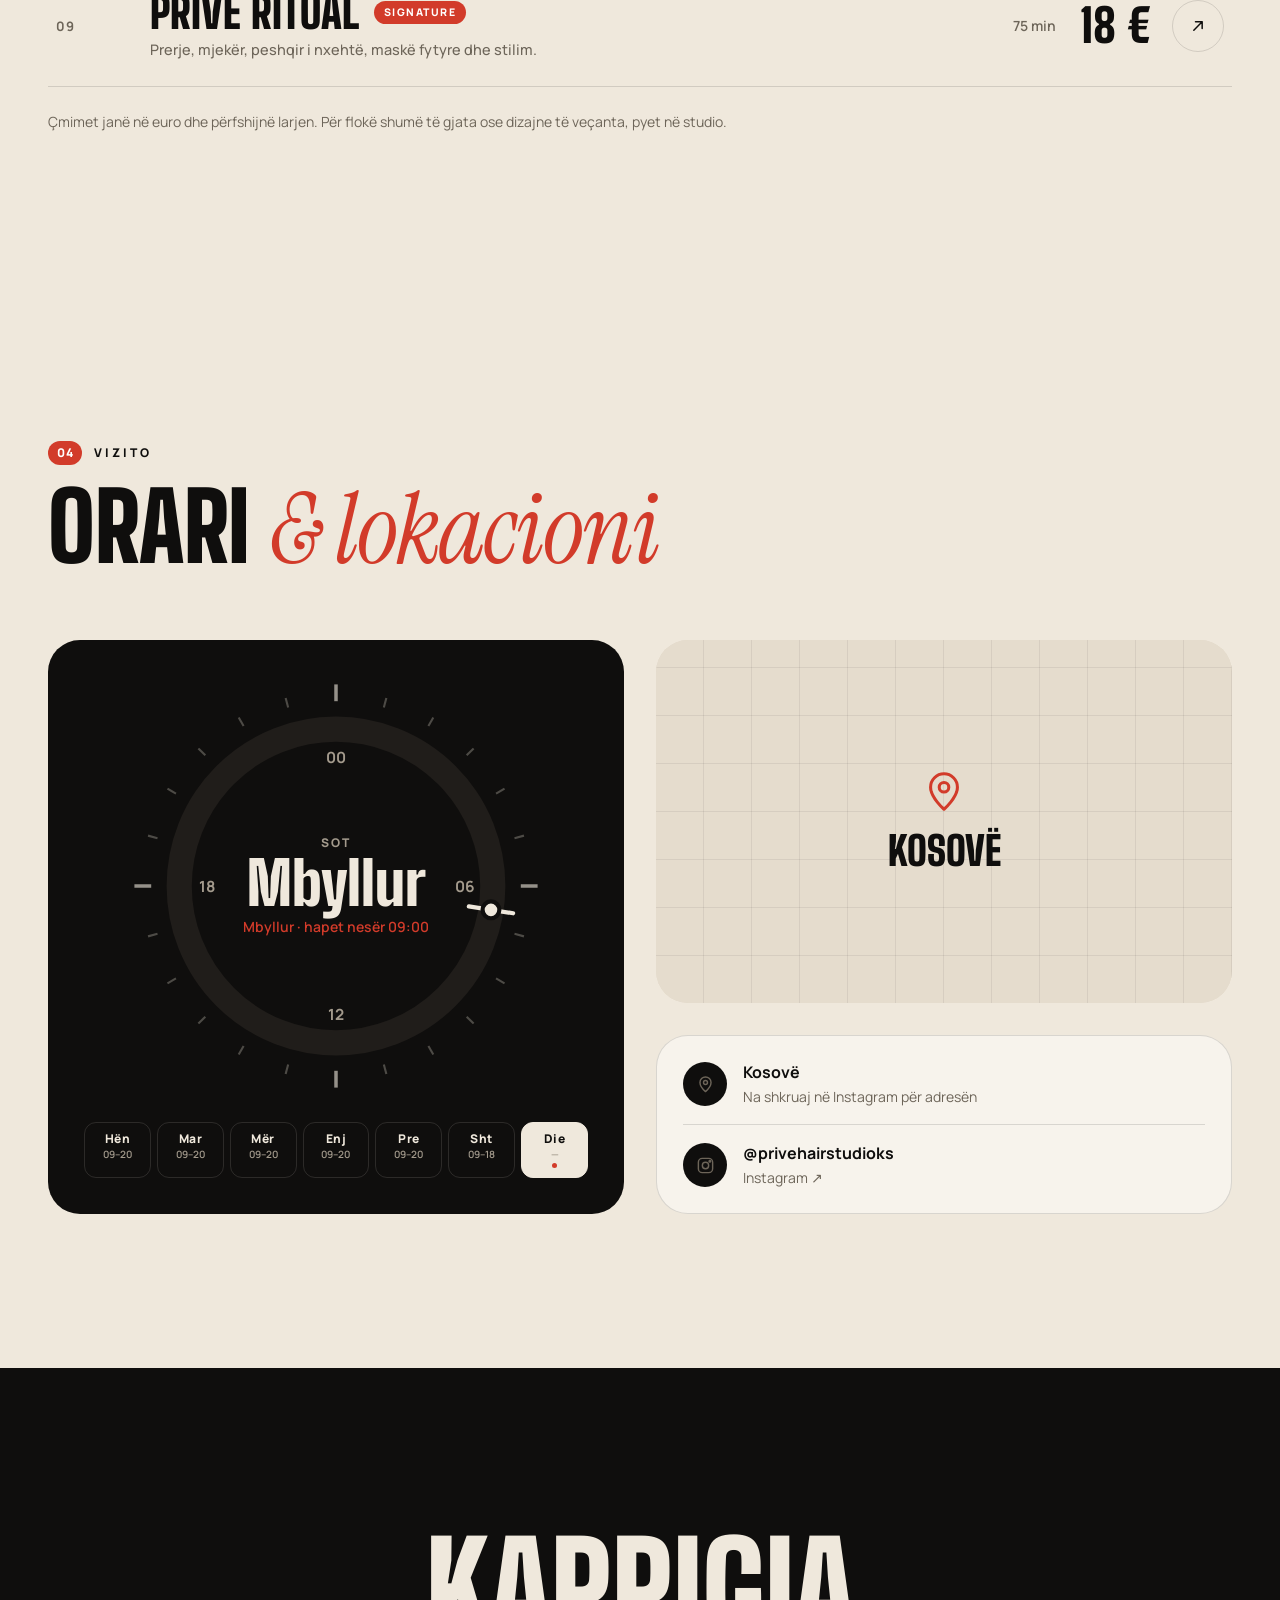
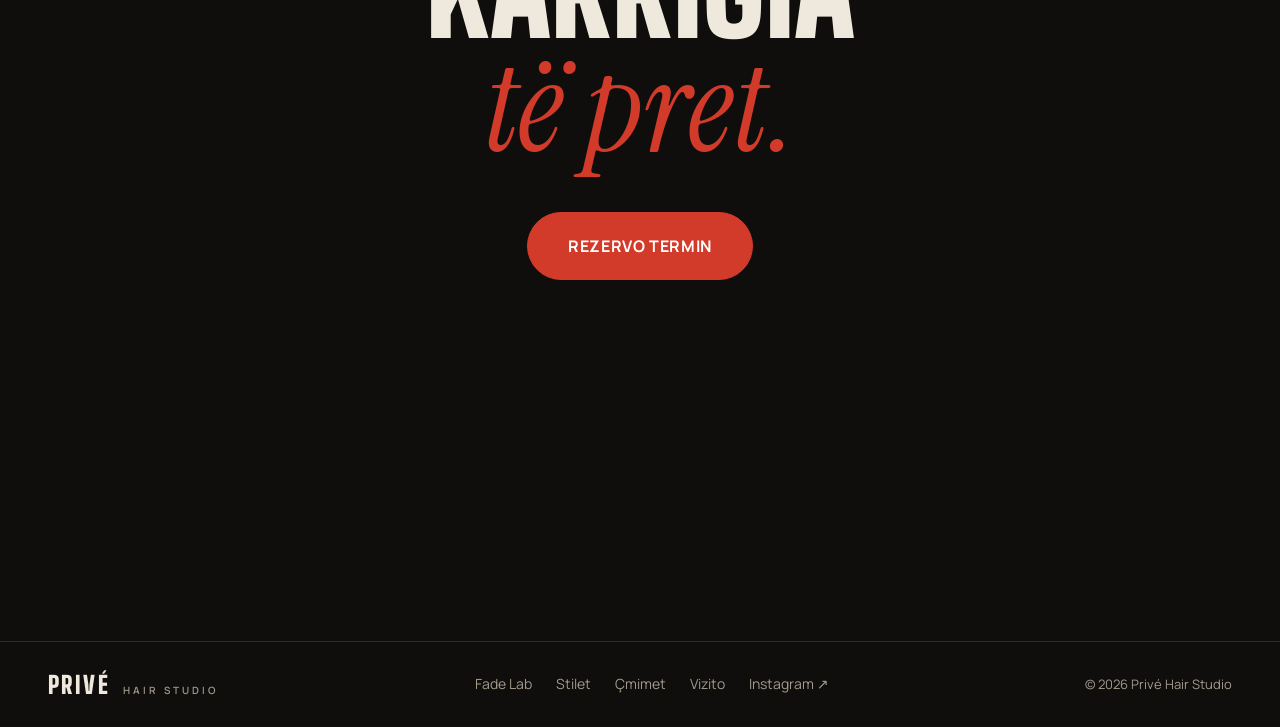
==== commit 5218d49b: "Separate booking page and mobile layout pass - book.html: a fast, phone-first booking page with its " ====
--- a/index.html
+++ b/index.html
@@ -25,7 +25,7 @@
   <link rel="stylesheet" href="css/styles.css" />
 </head>
 <body class="is-loading">
-  <a class="skip-link" href="#book" data-i18n="skip">Kalo te rezervimi</a>
+  <a class="skip-link" href="book.html" data-i18n="skip">Kalo te rezervimi</a>
 
   <!-- Loader -->
   <div class="loader" id="loader" aria-hidden="true">
@@ -48,7 +48,7 @@
         <a href="#lookbook"><span data-i18n="nav.looks">Stilet</span></a>
         <a href="#menu"><span data-i18n="nav.menu">Çmimet</span></a>
         <a href="#visit"><span data-i18n="nav.visit">Vizito</span></a>
-        <a class="btn btn--red nav__cta" href="#book" data-i18n="cta.book">Rezervo termin</a>
+        <a class="btn btn--red nav__cta" href="book.html" data-i18n="cta.book">Rezervo termin</a>
       </nav>
       <div class="header__tools">
         <span class="status" id="statusHeader"><i></i><span></span></span>
@@ -56,7 +56,7 @@
           <button type="button" data-lang="sq" aria-pressed="true">SQ</button>
           <button type="button" data-lang="en" aria-pressed="false">EN</button>
         </div>
-        <a class="btn btn--red header__book" href="#book" data-magnetic data-i18n="cta.bookShort">Rezervo</a>
+        <a class="btn btn--red header__book" href="book.html" data-magnetic data-i18n="cta.bookShort">Rezervo</a>
         <button class="burger" id="burger" type="button" aria-expanded="false" aria-controls="nav" aria-label="Menu">
           <span></span><span></span>
         </button>
@@ -79,7 +79,7 @@
             <h1 id="heroTitle" class="hero__title diff" data-i18n-html="hero.title"><span class="line">Prerje e pastër.</span><span class="line">Pa pritje.</span></h1>
             <p class="hero__lead diff" data-i18n="hero.lead">Fade të sakta, mjekër e formuar me brisk dhe rruajtje me peshqir të nxehtë, në një studio ku je i vetmi klient në karrige.</p>
             <div class="hero__actions">
-              <a class="btn btn--red btn--lg" href="#book" data-magnetic><span data-i18n="cta.book">Rezervo termin</span><svg class="i" viewBox="0 0 24 24" aria-hidden="true"><path d="M5 12h14M13 6l6 6-6 6"/></svg></a>
+              <a class="btn btn--red btn--lg" href="book.html" data-magnetic><span data-i18n="cta.book">Rezervo termin</span><svg class="i" viewBox="0 0 24 24" aria-hidden="true"><path d="M5 12h14M13 6l6 6-6 6"/></svg></a>
               <a class="btn btn--bone btn--lg" href="#lab" data-magnetic><span data-i18n="cta.lab">Ndërto prerjen</span></a>
             </div>
           </div>
@@ -225,79 +225,11 @@
       </div>
     </section>
 
-    <!-- Booking -->
-    <section class="book" id="book" aria-labelledby="bookTitle">
-      <div class="container">
-        <div class="section-head">
-          <p class="kicker reveal"><span class="kicker__n">04</span><span data-i18n="book.kicker">Rezervimi</span></p>
-          <h2 id="bookTitle" class="h2 reveal" data-i18n-html="book.title">Merr <em>biletën</em></h2>
-          <p class="section-head__lead reveal" data-i18n="book.lead">Zgjidh shërbimin, ditën dhe orën. Kërkesa na vjen e shkruar gati dhe ne ta konfirmojmë terminin.</p>
-        </div>
-
-        <div class="book__grid">
-          <form class="steps" id="bookForm" novalidate>
-            <fieldset class="step reveal">
-              <legend><span class="step__n">1</span><span data-i18n="b.service">Shërbimi</span></legend>
-              <div class="svc" id="svcList"></div>
-            </fieldset>
-
-            <fieldset class="step reveal">
-              <legend><span class="step__n">2</span><span data-i18n="b.day">Dita</span></legend>
-              <div class="dayrow" id="dayRow"></div>
-            </fieldset>
-
-            <fieldset class="step reveal">
-              <legend><span class="step__n">3</span><span data-i18n="b.time">Ora</span></legend>
-              <div class="slots" id="slotGrid"></div>
-            </fieldset>
-
-            <fieldset class="step reveal">
-              <legend><span class="step__n">4</span><span data-i18n="b.you">Të dhënat</span></legend>
-              <div class="fields">
-                <label class="field"><span data-i18n="b.name">Emri</span><input id="fName" name="name" type="text" autocomplete="name" required data-i18n-attr="placeholder:b.nameP" placeholder="Emri dhe mbiemri" /></label>
-                <label class="field"><span data-i18n="b.phone">Telefoni</span><input id="fPhone" name="phone" type="tel" autocomplete="tel" inputmode="tel" required placeholder="+383 4x xxx xxx" /></label>
-                <label class="field field--wide"><span><span data-i18n="b.note">Shënim</span> <small data-i18n="b.optional">(opsionale)</small></span><textarea id="fNote" name="note" rows="2" data-i18n-attr="placeholder:b.noteP" placeholder="P.sh. mos e shkurto shumë sipër"></textarea></label>
-              </div>
-            </fieldset>
-          </form>
-
-          <aside class="ticket-wrap">
-            <div class="ticket" id="ticket">
-              <div class="ticket__head">
-                <span class="ticket__brand">PRIVÉ<small>Hair Studio</small></span>
-                <span class="ticket__no">Nr. <b id="tNo">0000</b></span>
-              </div>
-              <dl class="ticket__rows">
-                <div><dt data-i18n="t.service">Shërbimi</dt><dd id="tService">–</dd></div>
-                <div><dt data-i18n="t.day">Dita</dt><dd id="tDay">–</dd></div>
-                <div><dt data-i18n="t.time">Ora</dt><dd id="tTime">–</dd></div>
-                <div><dt data-i18n="t.length">Kohëzgjatja</dt><dd id="tLength">–</dd></div>
-                <div><dt data-i18n="t.client">Klienti</dt><dd id="tName">–</dd></div>
-              </dl>
-              <div class="ticket__tear" aria-hidden="true"></div>
-              <div class="ticket__foot">
-                <div class="ticket__total"><span data-i18n="t.total">Totali</span><b id="tTotal">–</b></div>
-                <svg class="ticket__code" id="tCode" viewBox="0 0 120 40" preserveAspectRatio="none" aria-hidden="true"></svg>
-              </div>
-              <div class="ticket__stamp" id="tStamp" aria-hidden="true"><span data-i18n="t.stamp">E dërguar</span></div>
-            </div>
-            <p class="form-error" id="formError" role="alert" hidden></p>
-            <button type="submit" form="bookForm" class="btn btn--red btn--lg btn--block" id="bookSubmit">
-              <span id="submitLabel">Dërgo në Instagram</span>
-              <svg class="i" viewBox="0 0 24 24" aria-hidden="true"><path d="M5 12h14M13 6l6 6-6 6"/></svg>
-            </button>
-            <p class="ticket__fine" id="formFine"></p>
-            <div class="ticket__alt" id="bookAlt"></div>
-          </aside>
-        </div>
-      </div>
-    </section>
-
     <!-- Visit -->
     <section class="visit" id="visit" aria-labelledby="visitTitle">
       <div class="container">
         <div class="section-head">
-          <p class="kicker reveal"><span class="kicker__n">05</span><span data-i18n="visit.kicker">Vizito</span></p>
+          <p class="kicker reveal"><span class="kicker__n">04</span><span data-i18n="visit.kicker">Vizito</span></p>
           <h2 id="visitTitle" class="h2 reveal" data-i18n-html="visit.title">Orari <em>&amp; lokacioni</em></h2>
         </div>
         <div class="visit__grid">
@@ -322,7 +254,7 @@
     <section class="finale" aria-labelledby="finaleTitle">
       <div class="container finale__inner">
         <h2 class="finale__title reveal" id="finaleTitle" data-i18n-html="finale.title">Karrigia <em>të pret.</em></h2>
-        <a class="btn btn--red btn--xl reveal" href="#book" data-magnetic data-i18n="cta.book">Rezervo termin</a>
+        <a class="btn btn--red btn--xl reveal" href="book.html" data-magnetic data-i18n="cta.book">Rezervo termin</a>
       </div>
       <div class="finale__word" aria-hidden="true">PRIVÉ</div>
     </section>
@@ -347,7 +279,7 @@
     <a class="dock__icon js-dock-contact" href="https://www.instagram.com/privehairstudioks/" target="_blank" rel="noopener" aria-label="Instagram">
       <svg class="i" viewBox="0 0 24 24" aria-hidden="true"><rect x="3" y="3" width="18" height="18" rx="5"/><circle cx="12" cy="12" r="4"/><circle cx="17.5" cy="6.5" r="1" fill="currentColor"/></svg>
     </a>
-    <a class="btn btn--red dock__book" href="#book" data-i18n="cta.book">Rezervo termin</a>
+    <a class="btn btn--red dock__book" href="book.html" data-i18n="cta.book">Rezervo termin</a>
   </div>
 
   <!-- Style guide: opens from the catalogue -->
--- a/css/styles.css
+++ b/css/styles.css
@@ -266,8 +266,8 @@
 
 /* ---------- Section heads ---------- */
 section { position: relative; }
-.lab, .book, .visit, .menu, .manifesto { overflow-x: clip; }
-.manifesto, .lab, .looks, .menu, .book, .visit { padding: clamp(88px, 12vw, 170px) 0; }
+.lab, .visit, .menu, .manifesto { overflow-x: clip; }
+.manifesto, .lab, .looks, .menu, .visit { padding: clamp(88px, 12vw, 170px) 0; }
 .section-head { max-width: 780px; margin-bottom: clamp(44px, 6vw, 72px); }
 .section-head--row { max-width: none; display: flex; align-items: flex-end; justify-content: space-between; gap: 24px 40px; flex-wrap: wrap; }
 .kicker {
@@ -567,116 +567,6 @@
 .row:hover .row__book { background: var(--red); border-color: var(--red); color: #fff; transform: rotate(-45deg); }
 .tag { font: 800 10.5px/1 var(--sans); letter-spacing: .14em; padding: 6px 10px; border-radius: 999px; background: var(--red); color: #fff; }
 .menu__note { margin-top: 24px; font-size: 14px; color: var(--muted-dark); }
-
-/* ---------- Booking ---------- */
-.book { background: var(--ink); }
-.book__grid { display: grid; grid-template-columns: minmax(0, 1.35fr) minmax(0, 1fr); gap: clamp(28px, 5vw, 72px); align-items: start; }
-.steps { display: flex; flex-direction: column; gap: 40px; }
-.step legend { display: flex; align-items: center; gap: 12px; margin-bottom: 18px; font: 800 13px var(--sans); letter-spacing: .16em; text-transform: uppercase; }
-.step__n {
-  display: inline-grid; place-items: center; width: 30px; height: 30px; border-radius: 50%;
-  border: 1.5px solid var(--line); font-size: 12px; letter-spacing: 0; transition: background .3s, border-color .3s;
-}
-.step.is-done .step__n { background: var(--red); border-color: var(--red); color: #fff; }
-
-.svc { display: grid; grid-template-columns: repeat(auto-fill, minmax(190px, 1fr)); gap: 10px; }
-.svc label { position: relative; cursor: pointer; }
-.svc input { position: absolute; opacity: 0; pointer-events: none; }
-.svc__card {
-  height: 100%; display: flex; flex-direction: column; gap: 6px; padding: 16px 16px 14px; border-radius: 16px;
-  border: 1.5px solid var(--line); background: var(--ink-2); transition: border-color .25s, background .25s, transform .2s;
-}
-.svc label:hover .svc__card { border-color: rgba(239, 232, 220, .35); }
-.svc input:checked + .svc__card { border-color: var(--red); background: rgba(210, 59, 42, .1); }
-.svc input:focus-visible + .svc__card { outline: 2px solid var(--red); outline-offset: 2px; }
-.svc__name { font-weight: 700; font-size: 14.5px; line-height: 1.3; }
-.svc__meta { display: flex; justify-content: space-between; align-items: baseline; margin-top: auto; padding-top: 6px; color: var(--muted); font-size: 13px; }
-.svc__meta b { color: var(--bone); font: 900 24px/1 var(--display); }
-.svc__card--lab { background: var(--bone); color: var(--ink); border-color: var(--bone); }
-.svc__card--lab .svc__meta, .svc__card--lab .svc__meta b { color: var(--ink); }
-.svc input:checked + .svc__card--lab { background: var(--bone); border-color: var(--red); box-shadow: inset 0 0 0 2px var(--red); }
-.svc__card--lab small { font: 800 10.5px var(--sans); letter-spacing: .14em; text-transform: uppercase; color: var(--red); }
-
-.dayrow { display: flex; gap: 8px; overflow-x: auto; scrollbar-width: none; padding: 2px; margin: -2px; }
-.dayrow::-webkit-scrollbar { display: none; }
-.day {
-  flex: none; width: 74px; padding: 12px 0 11px; border-radius: 16px; border: 1.5px solid var(--line); background: var(--ink-2);
-  display: flex; flex-direction: column; align-items: center; gap: 4px; line-height: 1;
-  transition: border-color .25s, background .25s, color .25s, transform .25s var(--ease);
-}
-.day small { font-size: 11px; font-weight: 700; letter-spacing: .06em; text-transform: uppercase; color: var(--muted); }
-.day b { font: 900 30px/1 var(--display); }
-.day:hover:not(:disabled) { border-color: rgba(239, 232, 220, .4); transform: translateY(-2px); }
-.day[aria-pressed="true"] { background: var(--bone); color: var(--ink); border-color: var(--bone); }
-.day[aria-pressed="true"] small { color: var(--red); }
-.day:disabled { opacity: .3; cursor: not-allowed; }
-.day:disabled b { text-decoration: line-through; text-decoration-thickness: 2px; }
-
-.slots { display: grid; grid-template-columns: repeat(auto-fill, minmax(78px, 1fr)); gap: 8px; }
-.slot {
-  min-height: 46px; border-radius: 12px; border: 1.5px solid var(--line); background: var(--ink-2);
-  font: 700 14.5px var(--sans); font-variant-numeric: tabular-nums; transition: border-color .2s, background .2s, color .2s;
-}
-.slot:hover { border-color: rgba(239, 232, 220, .4); }
-.slot[aria-pressed="true"] { background: var(--red); border-color: var(--red); color: #fff; }
-.slots__empty { grid-column: 1 / -1; padding: 18px; border-radius: 14px; border: 1.5px dashed var(--line); color: var(--muted); font-size: 14px; text-align: center; }
-
-.fields { display: grid; grid-template-columns: 1fr 1fr; gap: 12px; }
-.field { display: flex; flex-direction: column; gap: 8px; font-size: 13px; font-weight: 700; color: var(--muted); }
-.field small { font-weight: 500; }
-.field--wide { grid-column: 1 / -1; }
-.field input, .field textarea {
-  width: 100%; min-height: 54px; padding: 14px 16px; border-radius: 14px;
-  border: 1.5px solid var(--line); background: var(--ink-2); color: var(--bone);
-  font: 500 16px var(--sans); transition: border-color .2s, box-shadow .2s;
-}
-.field textarea { resize: vertical; min-height: 84px; line-height: 1.45; }
-.field input::placeholder, .field textarea::placeholder { color: #6c655c; }
-.field input:focus, .field textarea:focus { outline: none; border-color: var(--red); box-shadow: 0 0 0 4px rgba(210, 59, 42, .18); }
-.field.is-invalid input { border-color: var(--red); }
-.form-error { margin-bottom: 12px; padding: 12px 16px; border-radius: 12px; background: rgba(210, 59, 42, .15); color: #ff9b8e; font-size: 14px; font-weight: 600; }
-
-.ticket-wrap { position: sticky; top: 100px; display: flex; flex-direction: column; gap: 14px; }
-.ticket {
-  --notch: 14px;
-  position: relative; overflow: hidden; color: var(--ink); background: var(--paper); border-radius: 22px; padding: 26px 26px 22px;
-  filter: drop-shadow(0 30px 40px rgba(0, 0, 0, .45));
-  -webkit-mask: radial-gradient(circle var(--notch) at 0 var(--tear, 70%), transparent 98%, #000) left / 51% 100% no-repeat,
-                radial-gradient(circle var(--notch) at 100% var(--tear, 70%), transparent 98%, #000) right / 51% 100% no-repeat;
-          mask: radial-gradient(circle var(--notch) at 0 var(--tear, 70%), transparent 98%, #000) left / 51% 100% no-repeat,
-                radial-gradient(circle var(--notch) at 100% var(--tear, 70%), transparent 98%, #000) right / 51% 100% no-repeat;
-  transform-origin: 50% 0; transition: transform .6s var(--ease);
-}
-.ticket.is-print { animation: print .9s var(--ease); }
-@keyframes print { 0% { transform: translateY(-14px) scaleY(.96); opacity: .6; } 100% { transform: none; opacity: 1; } }
-.ticket__head { display: flex; justify-content: space-between; align-items: flex-start; padding-bottom: 18px; border-bottom: 1.5px solid var(--ink); }
-.ticket__brand { display: flex; flex-direction: column; font: 900 30px/.9 var(--display); letter-spacing: .08em; }
-.ticket__brand small { font: 700 9.5px var(--sans); letter-spacing: .3em; text-transform: uppercase; color: var(--muted-dark); margin-top: 5px; }
-.ticket__no { font: 600 13px var(--sans); color: var(--muted-dark); }
-.ticket__no b { font: 900 22px var(--display); color: var(--red); letter-spacing: .04em; }
-.ticket__rows { margin: 0; padding: 8px 0 0; }
-.ticket__rows div { display: flex; justify-content: space-between; gap: 18px; padding: 10px 0; border-bottom: 1px solid var(--line-dark); font-size: 14.5px; }
-.ticket__rows div:last-child { border-bottom: 0; }
-.ticket__rows dt { color: var(--muted-dark); font-weight: 600; }
-.ticket__rows dd { margin: 0; font-weight: 700; text-align: right; }
-.ticket__rows dd.is-set { animation: flash .6s var(--ease); }
-.ticket__tear { height: 0; margin: 16px -26px 18px; border-top: 2px dashed var(--bone-3); }
-.ticket__foot { display: flex; align-items: flex-end; justify-content: space-between; gap: 18px; }
-.ticket__total > span { display: block; font: 800 12px var(--sans); letter-spacing: .16em; text-transform: uppercase; color: var(--muted-dark); }
-.ticket__total b { font: 900 54px/.9 var(--display); }
-.ticket__code { width: 120px; height: 46px; fill: var(--ink); }
-.ticket__stamp {
-  position: absolute; right: 24px; top: 92px; padding: 8px 16px; border: 3px solid var(--red); border-radius: 10px;
-  color: var(--red); font: 900 28px/1 var(--display); text-transform: uppercase; letter-spacing: .06em;
-  transform: rotate(-12deg) scale(2.2); opacity: 0; pointer-events: none;
-}
-.ticket.is-sent .ticket__stamp { animation: stamp .5s cubic-bezier(.3, 1.6, .5, 1) forwards; }
-@keyframes stamp { to { transform: rotate(-12deg) scale(1); opacity: .9; } }
-.ticket__fine { font-size: 13px; color: var(--muted); text-align: center; }
-.ticket__alt { display: flex; flex-wrap: wrap; align-items: center; justify-content: center; gap: 8px; font-size: 13px; color: var(--muted); }
-.ticket__alt a { display: inline-flex; align-items: center; gap: 7px; min-height: 38px; padding: 0 14px; border-radius: 999px; border: 1px solid var(--line); color: var(--bone); font-weight: 600; transition: border-color .2s, background .2s; }
-.ticket__alt a:hover { border-color: var(--bone); }
-.ticket__alt .i { width: 16px; height: 16px; }
 
 /* ---------- Visit ---------- */
 .visit { background: var(--bone); color: var(--ink); }
@@ -809,8 +699,8 @@
 /* ---------- Reveal ---------- */
 .reveal { opacity: 0; transform: translateY(26px); transition: opacity 1s var(--ease), transform 1s var(--ease); }
 .reveal.in { opacity: 1; transform: none; }
-.values .reveal:nth-child(2), .steps .reveal:nth-child(2) { transition-delay: .08s; }
-.values .reveal:nth-child(3), .steps .reveal:nth-child(3) { transition-delay: .16s; }
+.values .reveal:nth-child(2) { transition-delay: .08s; }
+.values .reveal:nth-child(3) { transition-delay: .16s; }
 
 /* ---------- Responsive ---------- */
 @media (max-width: 1180px) {
@@ -842,9 +732,8 @@
   .hero__word { margin-top: -14vh; }
 
   .values { grid-template-columns: minmax(0, 1fr); }
-  .lab__grid, .book__grid, .visit__grid { grid-template-columns: minmax(0, 1fr); }
+  .lab__grid, .visit__grid { grid-template-columns: minmax(0, 1fr); }
   .lab__stage { position: relative; top: 0; max-width: 560px; width: 100%; margin: 0 auto; }
-  .ticket-wrap { position: relative; top: 0; }
   .row { grid-template-columns: 1fr auto; gap: 8px 16px; padding: 22px 4px; }
   .row__n { display: none; }
   .row__min { grid-column: 1; grid-row: 2; }
@@ -859,6 +748,23 @@
 }
 
 @media (max-width: 600px) {
+  /* hero: wordmark above, headline below, no overlap */
+  .hero__skin { place-items: start center; padding-top: calc(var(--header-h) + 96px); }
+  .hero__word { margin-top: 0; font-size: 40vw; }
+  .manifesto, .lab, .looks, .menu, .visit { padding: 64px 0; }
+  .section-head { margin-bottom: 30px; }
+  .finale { padding-top: 72px; }
+  .lab__stage { aspect-ratio: 1 / .92; border-radius: 24px; }
+  .lab__caption b { font-size: 36px; }
+  .lab__grid { gap: 22px; }
+  .lab__panel { gap: 22px; }
+  .values { margin-top: 48px; }
+  .look { width: min(78vw, 300px); }
+  .look__body { padding: 16px 18px 18px; gap: 10px; }
+  .look__name { font-size: 30px; }
+  .fade101 { gap: 18px; }
+  .dial-card { padding: 18px; border-radius: 24px; }
+  .map, .contact { border-radius: 24px; }
   body { font-size: 15.5px; }
   .header { inset: 10px 0 auto; padding: 0 10px; }
   .brand__word small { display: none; }
@@ -869,7 +775,6 @@
   .hero__title { font-size: clamp(50px, 15vw, 70px); margin-bottom: 16px; }
   .hero__lead { font-size: 14.5px; margin-bottom: 20px; }
   .hero__actions .btn { flex: 1 1 100%; }
-  .hero__word { font-size: 44vw; }
   .seg--6 { grid-template-columns: repeat(2, 1fr); }
   .seg--4 { grid-template-columns: repeat(2, 1fr); }
   .receipt { padding: 20px; }
@@ -881,12 +786,6 @@
   .tabs button { flex: none; }
   .row__book { width: 44px; height: 44px; }
   .row__right { gap: 12px; }
-  .svc { grid-template-columns: 1fr 1fr; }
-  .svc__card { padding: 13px 13px 12px; }
-  .svc__name { font-size: 13.5px; }
-  .fields { grid-template-columns: minmax(0, 1fr); }
-  .ticket { padding: 22px 20px 18px; }
-  .ticket__tear { margin-inline: -20px; }
   .week button { font-size: 10.5px; padding: 9px 0 8px; }
   .contact { padding: 4px 18px; }
   .looks__nav { display: none; }
